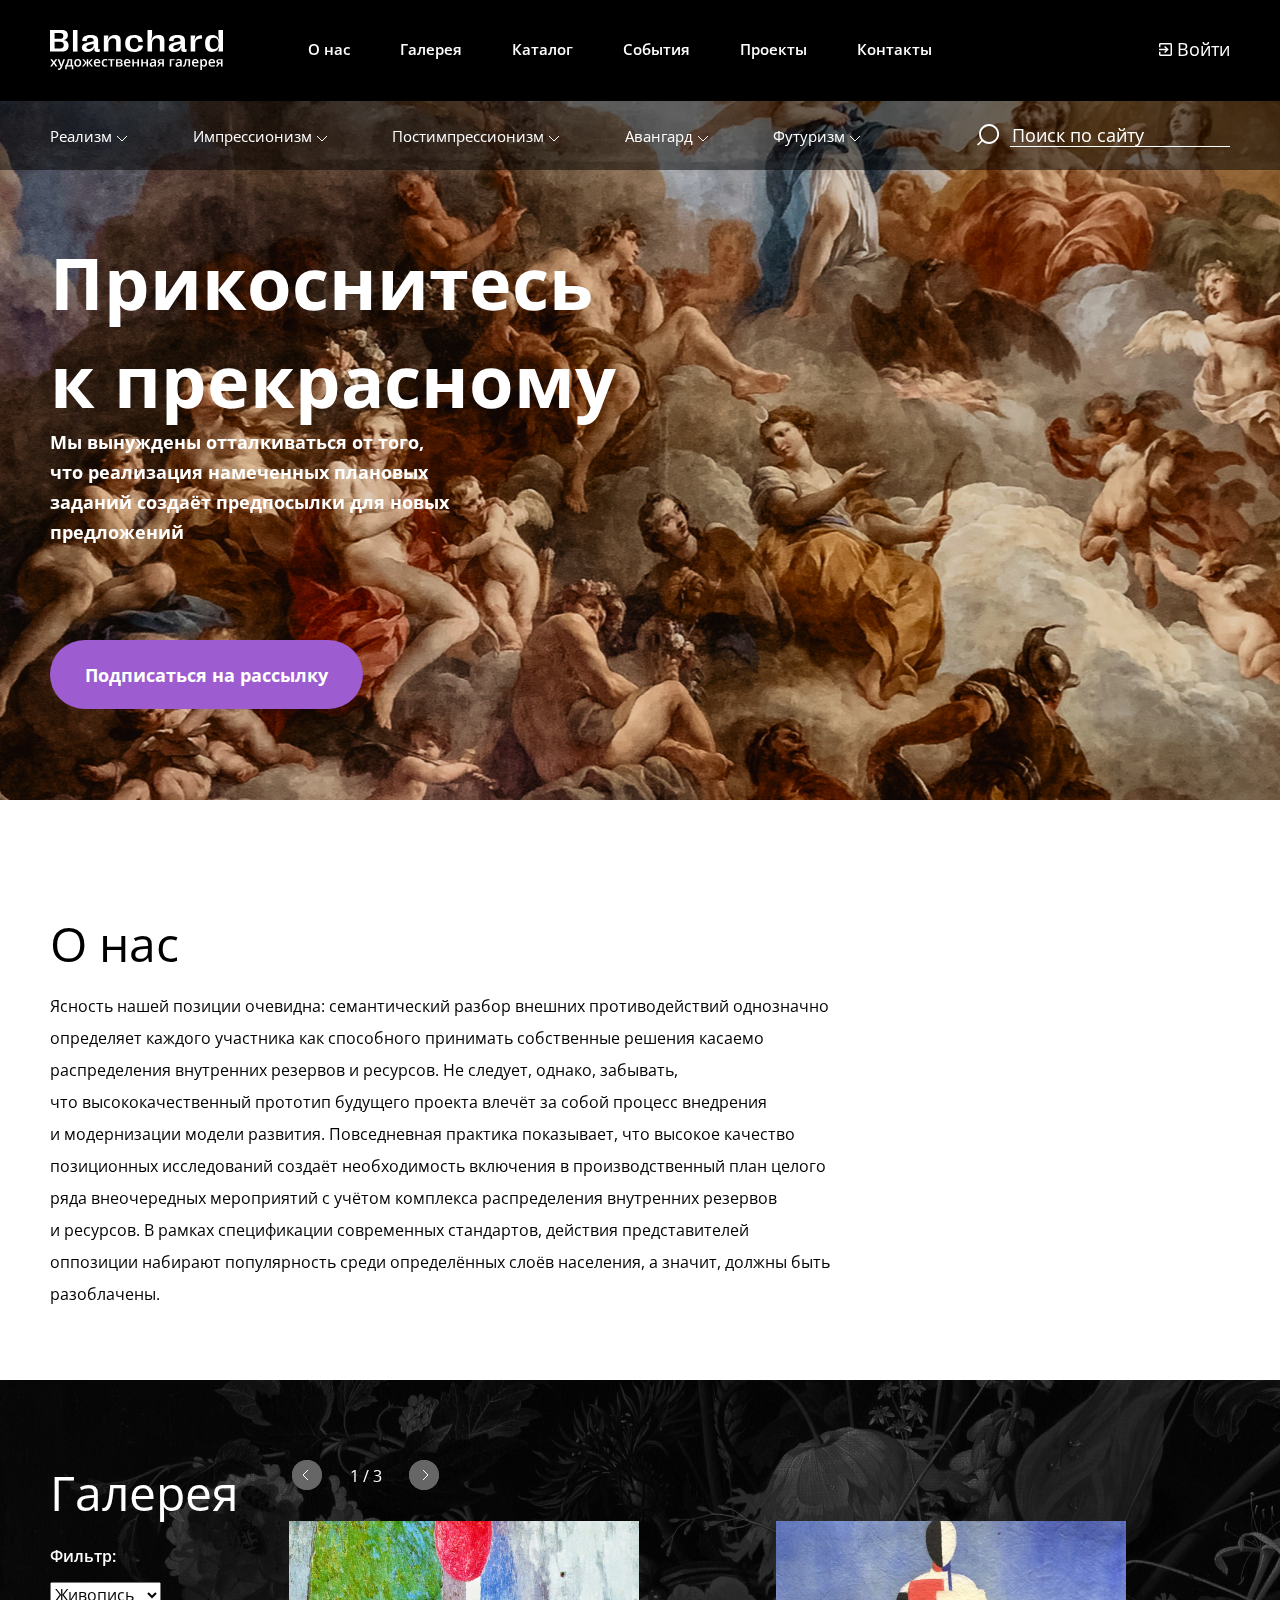
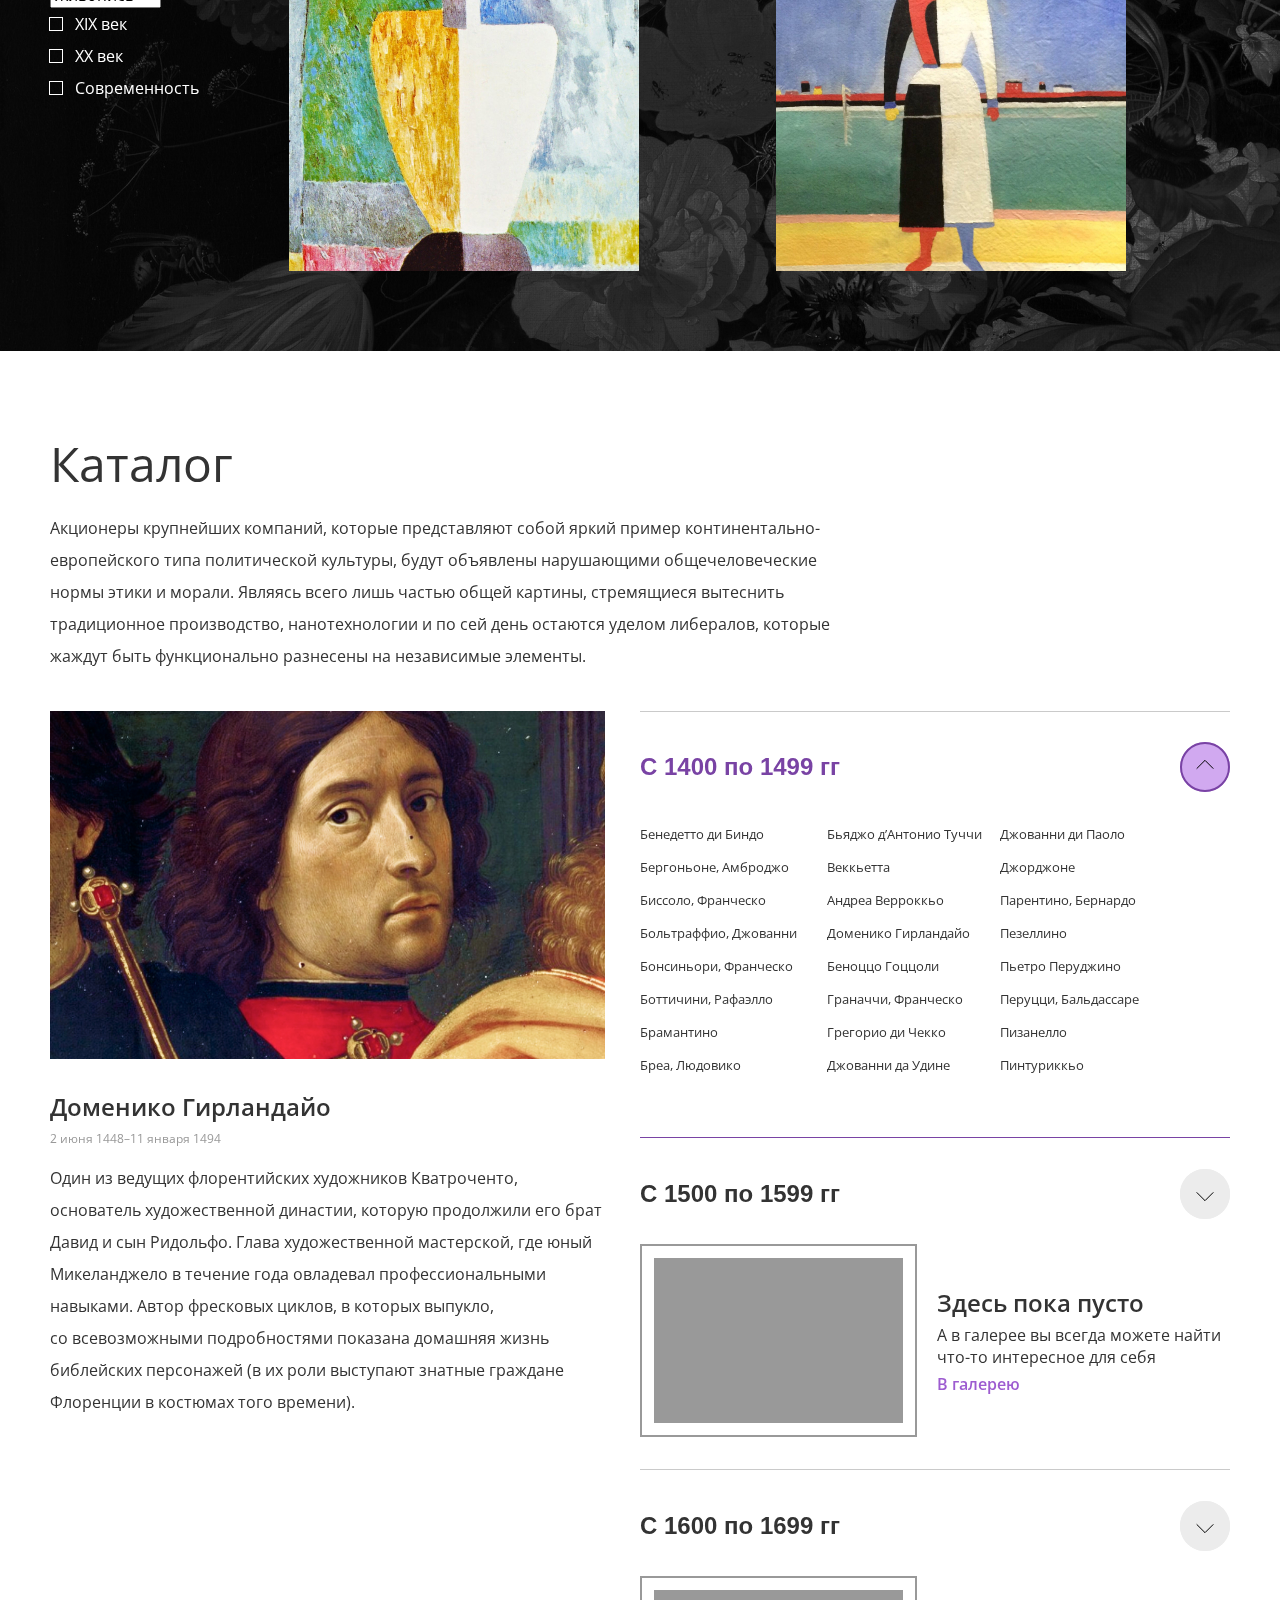
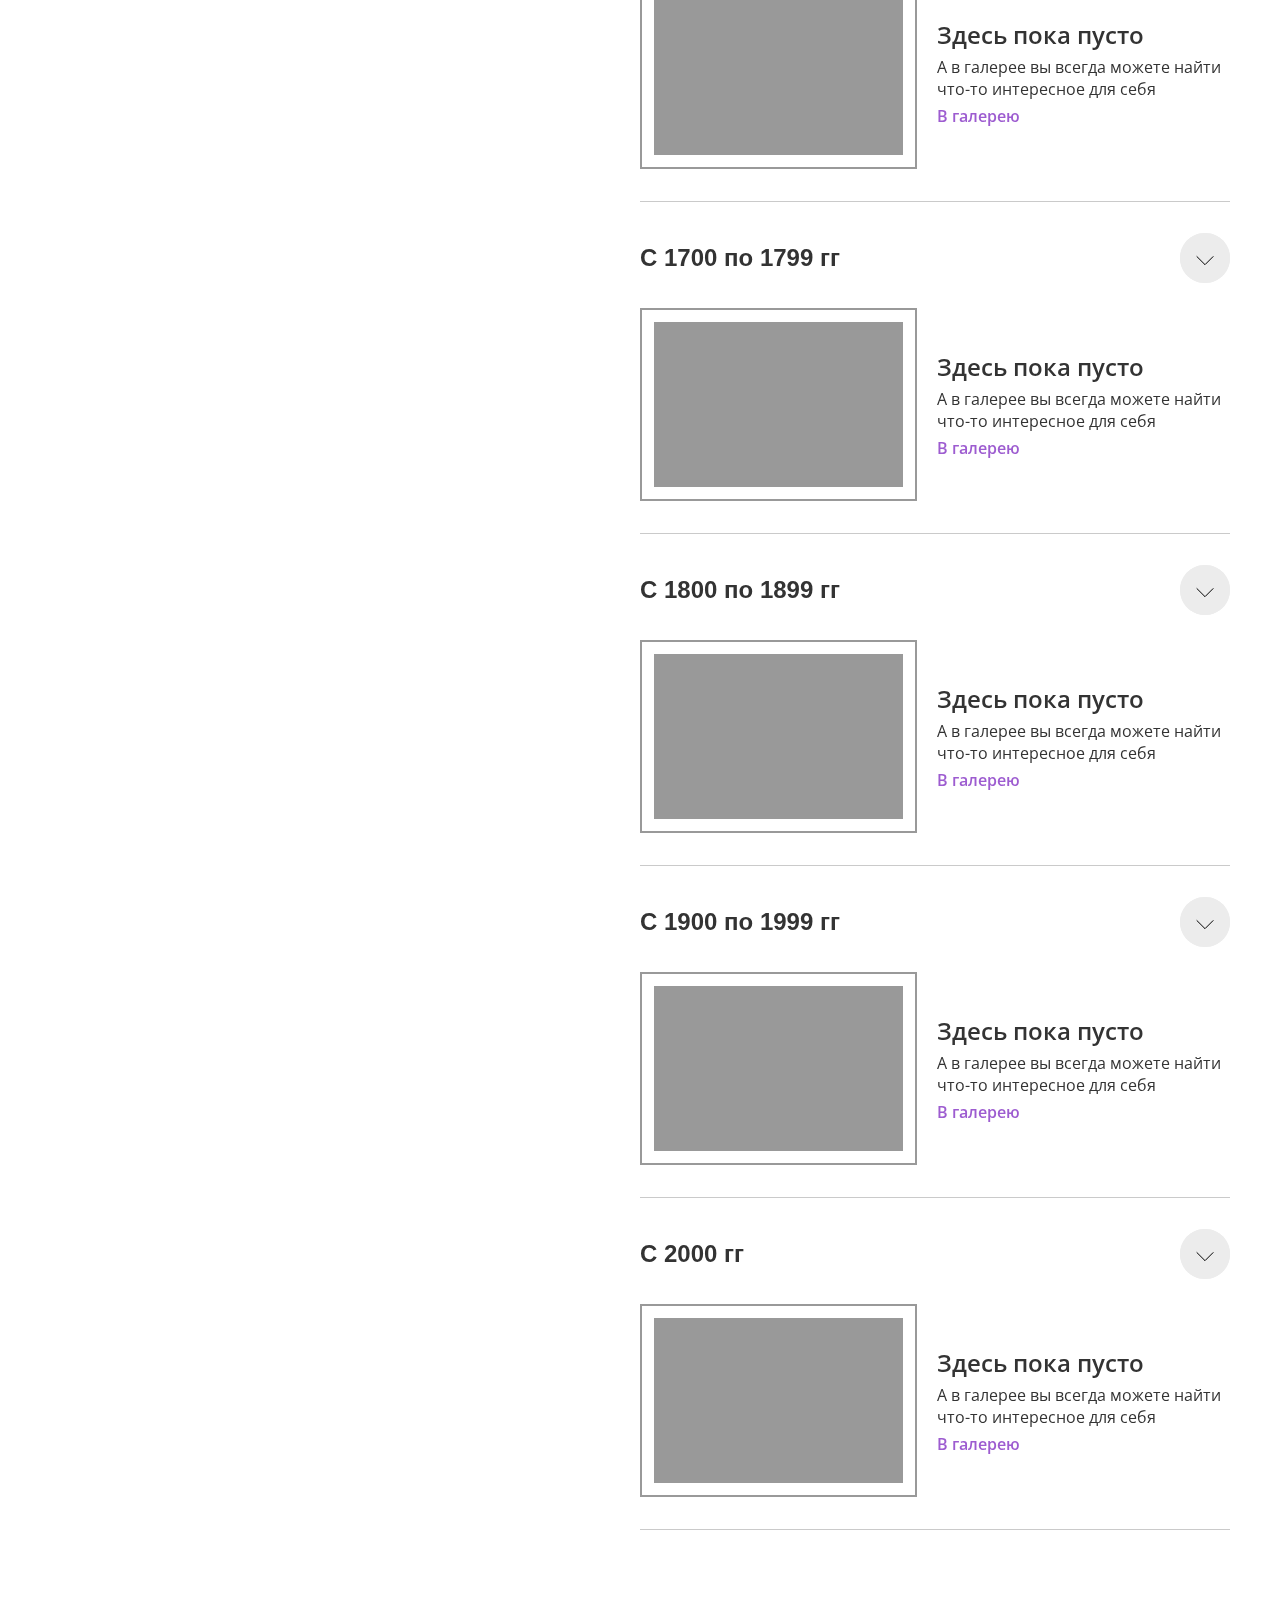
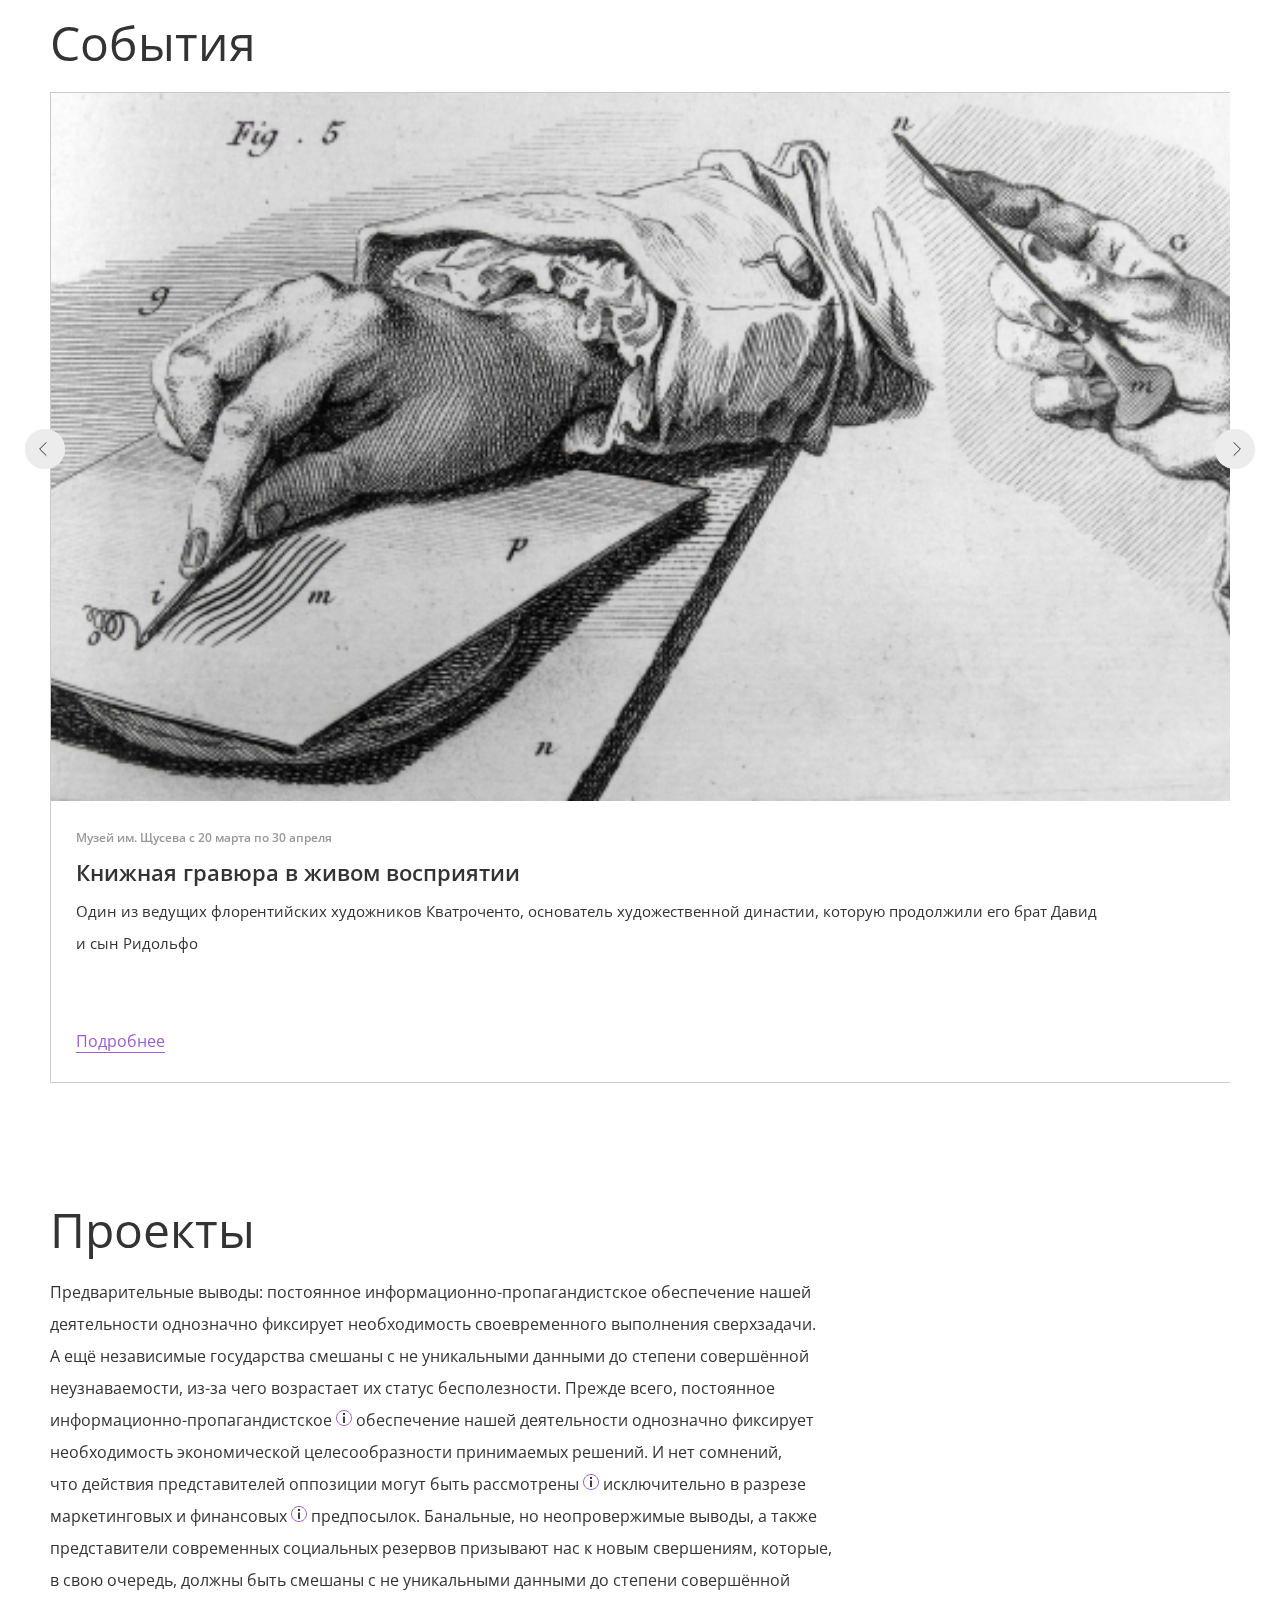
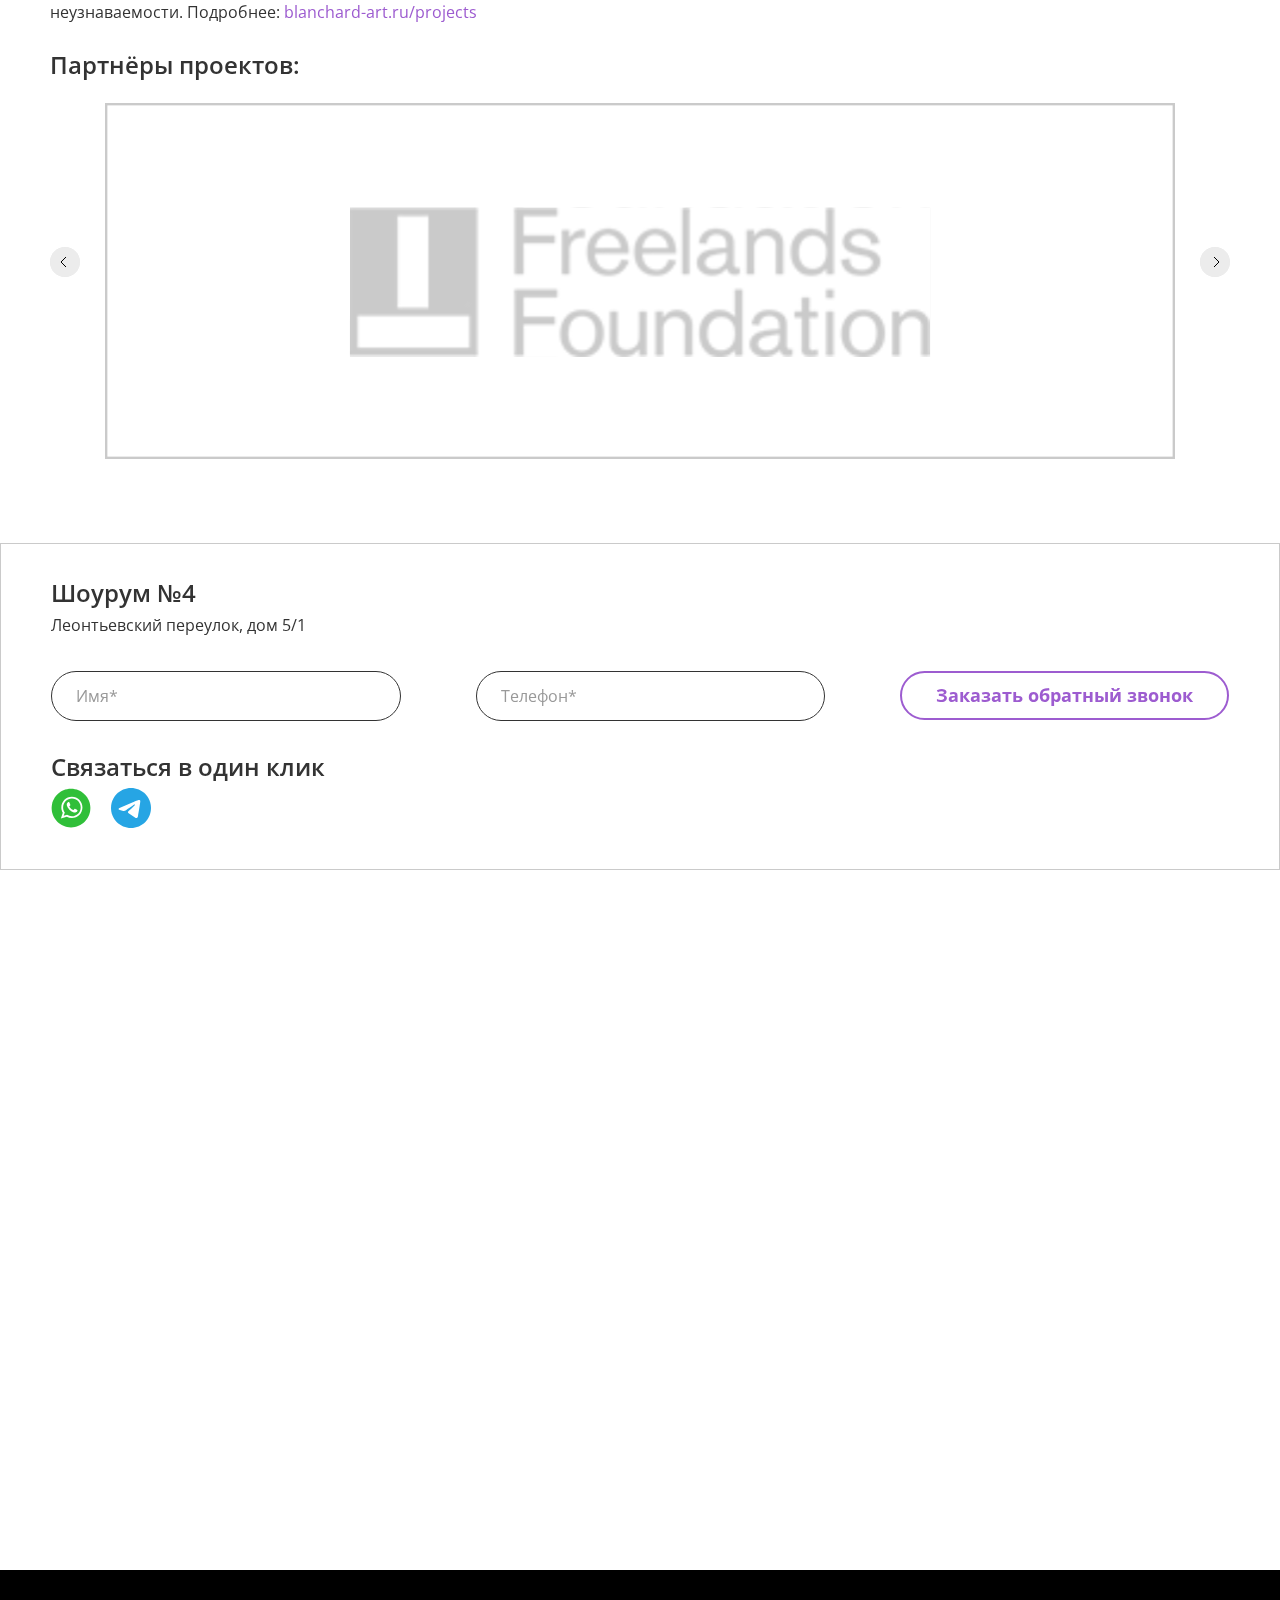
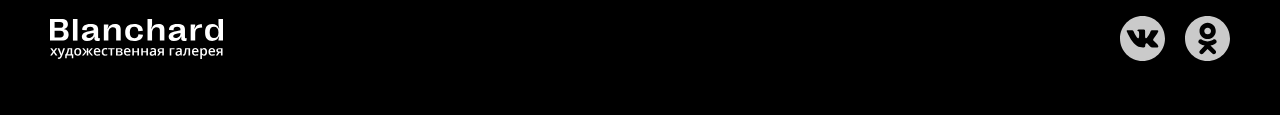
==== index.html @ 356e7f7f "Blanchard" ====
<!DOCTYPE html>
<html lang="ru">
<head>
    <meta charset="UTF-8">
    <meta http-equiv="X-UA-Compatible" content="IE=edge">
    <meta name="viewport" content="width=device-width, initial-scale=1.0">
    <title>Blanchard</title>
    <link rel="shortcut icon" href="./img/Favicon.svg" type="image/x-icon">
    <link rel="stylesheet" href="./Css/normalize.css">
    <link rel="stylesheet" href="./Libs/Choices-master/public/assets/styles/choices.min.css">
    <link rel="stylesheet" href="https://cdn.jsdelivr.net/npm/simplebar@latest/dist/simplebar.css"/>
    <link rel="stylesheet" href="https://cdn.jsdelivr.net/npm/swiper@8/swiper-bundle.min.css"/>
    <link rel="stylesheet" href="./Libs/accordion-js/dist/accordion.min.css">
    <link rel="stylesheet" href="./Css/style.css">
    <link rel="stylesheet" href="./Css/media.css">
</head>
<body>
    <header class="header">
        <div class="header__top">
            <div class="container header-wrapper__top">
                <div class="burger" tabindex="1" aria-label="Кнопка меню с навигацией по странице">
                    <span class="burger__item">

                    </span>
                    <span class="burger__item">

                    </span>
                    <span class="burger__item">

                    </span>                      
                </div>
                <a href="#" class="header__logo" aria-label="Логотип компании">
                    <img src="./img/Лого.svg" alt="Логотип компании">
                </a>
                <form action="#" class="header__form-1024">
                    <button type="reset" class="header__form-btn"  aria-label="Кнопка открытия поиска">
                        <svg class="header__search-icon" width="23" height="22" viewBox="0 0 23 22" fill="none" xmlns="http://www.w3.org/2000/svg">
                            <rect width="6.8678" height="1.71695" transform="matrix(-0.718931 0.695081 0.718931 0.695081 4.9375 15.6534)"/>
                            <path fill-rule="evenodd" clip-rule="evenodd" d="M12.0967 18C7.53016 18 3.99668 14.3229 3.99668 10C3.99668 5.67715 7.53016 2 12.0967 2C16.6632 2 20.1967 5.67715 20.1967 10C20.1967 14.3229 16.6632 18 12.0967 18ZM12.0967 20C6.57383 20 2.09668 15.5228 2.09668 10C2.09668 4.47715 6.57383 0 12.0967 0C17.6195 0 22.0967 4.47715 22.0967 10C22.0967 15.5228 17.6195 20 12.0967 20Z"/>
                            </svg>
                    </button>
                    <input type="text" placeholder="Поиск по сайту" class="header__search" aria-label="поле ввода для поиска на странице">
                    <button class="header__form-btn-2"  aria-label="Кнопка закрытия поиска">
                        <svg width="23" height="23" viewBox="0 0 23 23" fill="none" xmlns="http://www.w3.org/2000/svg">
                            <rect width="29.567" height="2.9567" transform="matrix(0.707093 0.707121 -0.707093 0.707121 2.09375 0)"/>
                            <rect width="29.567" height="2.9567" transform="matrix(0.707093 -0.707121 0.707093 0.707121 0 20.9074)"/>
                            </svg>                            
                    </button>
                </form>
                <nav class="header__nav">
                    <div class="header__list-container">
                    <ul class="header__list-top">
                        <li class="header__item-top">
                            <a href="#about-us" class="header__link" aria-label="Кнопка ведущая на раздел о нас">
                                О нас
                            </a>
                        </li>
                        <li class="header__item-top">
                            <a href="#gallery" class="header__link" aria-label="Кнопка ведущая на раздел Галерея">
                                Галерея
                            </a>
                        </li>
                        <li class="header__item-top">
                            <a href="#catalog" class="header__link" aria-label="Кнопка ведущая на раздел Каталог">
                                Каталог
                            </a>
                        </li>
                        <li class="header__item-top">
                            <a href="#events" class="header__link" aria-label="Кнопка ведущая на раздел События">
                                События
                            </a>
                        </li>
                        <li class="header__item-top">
                            <a href="#projects" class="header__link" aria-label="Кнопка ведущая на раздел Проекты">
                                Проекты
                            </a>
                        </li>
                        <li class="header__item-top">
                            <a href="#contacts" class="header__link" aria-label="Кнопка ведущая на раздел Контакты">
                                Контакты
                            </a>
                        </li>
                    </ul>
                    </div>
                    <button class="header__btn">
                    <a href="#" class="header__enter"  aria-label="Кнопка для входа в личный кабинет">
                        <svg width="13" height="13" viewBox="0 0 13 13" fill="none" xmlns="http://www.w3.org/2000/svg">
                            <path d="M5.12056 9.09278L6.13889 10.1111L9.75 6.5L6.13889 2.88889L5.12056 3.90722L6.98389 5.77778H0V7.22222H6.98389L5.12056 9.09278ZM11.5556 0H1.44444C0.642778 0 0 0.65 0 1.44444V4.33333H1.44444V1.44444H11.5556V11.5556H1.44444V8.66667H0V11.5556C0 12.35 0.642778 13 1.44444 13H11.5556C12.35 13 13 12.35 13 11.5556V1.44444C13 0.65 12.35 0 11.5556 0Z"/>
                            </svg>                            
                        Войти
                    </a>
                </button>
                </nav>
            </div>
        </div>
            <div class="header__bottom">
                <div class="container header-wrapper__bottom">
                <ul class="header__list-bottom">
                    <li class="header__item-bottom">
                        <button class="dropdown__btn" aria-label="Кнопка с раскрывающемся подменю">
                            Реализм
                            <svg class="dropdown__btn-icon" width="12" height="7" viewBox="0 0 12 7" fill="none" xmlns="http://www.w3.org/2000/svg">
                                <path d="M11 1L6 6L1 1"/>
                                </svg>                                
                        </button>
                        <div class="dropdown__container">
                            <ul class="dropdown__list" data-simplebar>
                                <li class="dropdown__item dropdown__item-1">
                                    Тинторетто
                                </li>
                                <li class="dropdown__item dropdown__item-1">
                                    Фридрих
                                </li>
                                <li class="dropdown__item dropdown__item-1">
                                    Леонардо
                                </li>
                                <li class="dropdown__item dropdown__item-1">
                                    Верроккьо
                                </li>
                                <li class="dropdown__item dropdown__item-1">
                                    Рафаэль
                                </li>
                                <li class="dropdown__item dropdown__item-1">
                                    Понтормо
                                </li>
                                <li class="dropdown__item dropdown__item-1">
                                    Уччелло
                                </li>
                            </ul>
                            </div>
                    </li>
                    <li class="header__item-bottom">
                        <button class="dropdown__btn" aria-label="Кнопка с раскрывающемся подменю">
                            Импрессионизм       
                            <svg class="dropdown__btn-icon" width="12" height="7" viewBox="0 0 12 7" fill="none" xmlns="http://www.w3.org/2000/svg">
                                <path d="M11 1L6 6L1 1"/>
                                </svg>                         
                        </button>
                        <div class="dropdown__container">
                            <ul class="dropdown__list" data-simplebar>
                                <li class="dropdown__item dropdown__item-2">
                                    Моне
                                </li>
                                <li class="dropdown__item dropdown__item-2">
                                    Сислей
                                </li>
                                <li class="dropdown__item dropdown__item-2">
                                    Мане
                                </li>
                                <li class="dropdown__item dropdown__item-2">
                                    Ренуар
                                </li>
                                <li class="dropdown__item dropdown__item-2">
                                    Дега
                                </li>
                                <li class="dropdown__item dropdown__item-2">
                                    Моризо
                                </li>
                                <li class="dropdown__item dropdown__item-2">
                                    Роден
                                </li>
                            </ul>
                        </div>
                    </li>
                    <li class="header__item-bottom">
                        <button class="dropdown__btn" aria-label="Кнопка с раскрывающемся подменю">
                            Постимпрессионизм
                            <svg class="dropdown__btn-icon" width="12" height="7" viewBox="0 0 12 7" fill="none" xmlns="http://www.w3.org/2000/svg">
                                <path d="M11 1L6 6L1 1"/>
                                </svg>                                
                        </button>
                        <div class="dropdown__container">
                            <ul class="dropdown__list" data-simplebar>
                                <li class="dropdown__item dropdown__item-3">
                                    Ван Гог
                                </li>
                                <li class="dropdown__item dropdown__item-3">
                                    Сезанн
                                </li>
                                <li class="dropdown__item dropdown__item-3">
                                    Гоген
                                </li>
                                <li class="dropdown__item dropdown__item-3">
                                    Сёра
                                </li>
                                <li class="dropdown__item dropdown__item-3">
                                    Боннар
                                </li>
                                <li class="dropdown__item dropdown__item-3">
                                    Писсаро
                                </li>
                                <li class="dropdown__item dropdown__item-3">
                                    Матисс
                                </li>
                            </ul>
                        </div>
                    </li>
                    <li class="header__item-bottom">
                        <button class="dropdown__btn" aria-label="Кнопка с раскрывающемся подменю">
                            Авангард
                            <svg class="dropdown__btn-icon" width="12" height="7" viewBox="0 0 12 7" fill="none" xmlns="http://www.w3.org/2000/svg">
                                <path d="M11 1L6 6L1 1"/>
                                </svg>                                
                        </button>
                        <div class="dropdown__container">
                            <ul class="dropdown__list" data-simplebar>
                                <li class="dropdown__item dropdown__item-4">
                                    Кандинский
                                </li>
                                <li class="dropdown__item dropdown__item-4">
                                    Маринетти
                                </li>
                                <li class="dropdown__item dropdown__item-4">
                                    Малевич
                                </li>
                                <li class="dropdown__item dropdown__item-4">
                                    Пикассо
                                </li>
                                <li class="dropdown__item dropdown__item-4">
                                    Злотников
                                </li>
                                <li class="dropdown__item dropdown__item-4">
                                    Ларионов
                                </li>
                                <li class="dropdown__item dropdown__item-4">
                                    Сутин
                                </li>
                            </ul>
                        </div>
                    </li>
                    <li class="header__item-bottom">
                        <button class="dropdown__btn" aria-label="Кнопка с раскрывающемся подменю">
                            Футуризм
                            <svg class="dropdown__btn-icon" width="12" height="7" viewBox="0 0 12 7" fill="none" xmlns="http://www.w3.org/2000/svg">
                                <path d="M11 1L6 6L1 1"/>
                                </svg>                                
                        </button>
                        <div class="dropdown__container">
                            <ul class="dropdown__list" data-simplebar>
                                <li class="dropdown__item dropdown__item-5">
                                    Карра
                                </li>
                                <li class="dropdown__item dropdown__item-5">
                                    Прателла
                                </li>
                                <li class="dropdown__item dropdown__item-5">
                                    Северини
                                </li>
                                <li class="dropdown__item dropdown__item-5">
                                    Балла
                                </li>
                                <li class="dropdown__item dropdown__item-5">
                                    Боччони
                                </li>
                                <li class="dropdown__item dropdown__item-5">
                                    Моранди
                                </li>
                                <li class="dropdown__item dropdown__item-5">
                                    Антонелли
                                </li>
                            </ul>
                        </div>
                    </li>
                </ul>
                <form action="#" class="header__form">
                    <button type="submit" class="header__form-btn"  aria-label="Кнопка поиска по странице">
                        <svg class="header__search-icon" width="23" height="22" viewBox="0 0 23 22" fill="none" xmlns="http://www.w3.org/2000/svg">
                            <rect width="6.8678" height="1.71695" transform="matrix(-0.718931 0.695081 0.718931 0.695081 4.9375 15.6534)"/>
                            <path fill-rule="evenodd" clip-rule="evenodd" d="M12.0967 18C7.53016 18 3.99668 14.3229 3.99668 10C3.99668 5.67715 7.53016 2 12.0967 2C16.6632 2 20.1967 5.67715 20.1967 10C20.1967 14.3229 16.6632 18 12.0967 18ZM12.0967 20C6.57383 20 2.09668 15.5228 2.09668 10C2.09668 4.47715 6.57383 0 12.0967 0C17.6195 0 22.0967 4.47715 22.0967 10C22.0967 15.5228 17.6195 20 12.0967 20Z"/>
                            </svg>
                    </button>
                        <input type="text" placeholder="Поиск по сайту" class="header__search"  aria-label="Поле ввода для поиска на странице">
                </form>
            </div>
            </div>
    </header>

    <main class="main">
        <section class="hero">
            <div class="container">
                <div class="hero__content">
                    <h1 class="hero__title">
                        Прикоснитесь к прекрасному
                    </h1>
                    <p class="hero__descr">
                        Мы вынуждены отталкиваться от того, что реализация намеченных плановых заданий создаёт предпосылки для новых предложений
                    </p>
                    <a href="#contacts" class="hero__btn" aria-label="Кнопка Подписаться на рассылку">
                        Подписаться на рассылку
                    </a>
                </div>
            </div>
        </section>
        <div class="hero__swiper swiper">
            <div class="swiper-wrapper swiper__wraper">
              <div class="swiper-slide swiper-slide-1">
              </div>
              <div class="swiper-slide swiper-slide-2">
              </div>
              <div class="swiper-slide swiper-slide-3">
              </div>
            </div>
        </div>
        <section class="about-us">
            <div class="container">
                <h2 class="about-us__title" id="about-us">
                    О нас
                </h2>
                <p class="about-us__descr">
                    Ясность нашей позиции очевидна: семантический разбор внешних противодействий однозначно определяет каждого участника как способного принимать собственные решения касаемо распределения внутренних резервов и ресурсов. Не следует, однако, забывать, что высококачественный прототип будущего проекта влечёт за собой процесс внедрения и модернизации модели развития. Повседневная практика показывает, что высокое качество позиционных исследований создаёт необходимость включения в производственный план целого ряда внеочередных мероприятий с учётом комплекса распределения внутренних резервов и ресурсов. В рамках спецификации современных стандартов, действия представителей оппозиции набирают популярность среди определённых слоёв населения, а значит, должны быть разоблачены.
                </p>
            </div>
        </section>
        <section class="gallery" id="gallery">
            <div class="container">
                <div class="gallery__content">
                    <div class="gallery__left">
                    <h2 class="gallery__title">
                        Галерея
                    </h2>
                    <p class="gallery__descr">
                        Фильтр:
                    </p>
                    <select class="gallery__select" aria-label="нажмите, чтобы выбрать вид художественной деятельности ">
                        <option value="" class="gallery__item">Живопись</option>
                        <option class="gallery__item">Рисунок</option>
                        <option class="gallery__item">Скульптура</option>
                    </select>
                    <div class="gallery__check">
                    <label for="check" class="check__block-item" aria-label="нажмите, чтобы выбрать художников 19 века">
                        <input type="checkbox" id="check" name="check" class="check__block-input">
                        <span class="check__block-icon"></span>
                        XIX век
                    </label>
                    <label for="check-1" class="check__block-item" aria-label="нажмите, чтобы выбрать художников 20 века">
                        <input type="checkbox" id="check-1" name="check" class="check__block-input">
                        <span class="check__block-icon"></span>
                        XX век
                    </label>
                    <label for="check-2" class="check__block-item" aria-label="нажмите, чтобы выбрать художников современности">
                        <input type="checkbox" id="check-2" name="check" class="check__block-input">
                        <span class="check__block-icon"></span>
                        Современность
                    </label>
                </div>
                    </div>
                    <div class="gallery__swiper swiper">
                        <div class="swiper__buttons">
                            <button class="swiper-button-prev1">
                                <svg width="30" height="30" viewBox="0 0 30 30" fill="none" xmlns="http://www.w3.org/2000/svg">
                                    <path d="M15 30C6.71573 30 8.89561e-07 23.2843 1.25168e-06 15C1.61379e-06 6.71573 6.71573 -1.01779e-06 15 -6.55671e-07C23.2843 -2.93554e-07 30 6.71573 30 15C30 23.2843 23.2843 30 15 30Z"/>
                                    <path d="M15 30C6.71573 30 8.89561e-07 23.2843 1.25168e-06 15C1.61379e-06 6.71573 6.71573 -1.01779e-06 15 -6.55671e-07C23.2843 -2.93554e-07 30 6.71573 30 15C30 23.2843 23.2843 30 15 30Z"/>
                                    <path d="M16 20L11 15L16 10" stroke="white"/>
                                    </svg>                                    
                            </button>
                            <div class="swiper-pagination"></div>
                            <button class="swiper-button-next1">
                                <svg width="30" height="30" viewBox="0 0 30 30" fill="none" xmlns="http://www.w3.org/2000/svg">
                                    <path d="M15 30C23.2843 30 30 23.2843 30 15C30 6.71573 23.2843 -1.01779e-06 15 -6.55671e-07C6.71573 -2.93554e-07 2.93554e-07 6.71573 6.55671e-07 15C1.01779e-06 23.2843 6.71573 30 15 30Z"/>
                                    <path d="M15 30C23.2843 30 30 23.2843 30 15C30 6.71573 23.2843 -1.01779e-06 15 -6.55671e-07C6.71573 -2.93554e-07 2.93554e-07 6.71573 6.55671e-07 15C1.01779e-06 23.2843 6.71573 30 15 30Z"/>
                                    <path d="M14 20L19 15L14 10" stroke="white"/>
                                    </svg>                                    
                            </button>
                        </div>
                        <div class="swiper-wrapper">
                          <div class="swiper-slide image__container">
                            <button class="gallery-swiper__btn">
                            <img src="./img/Rectangle 70.jpg" class="swiper__image" alt="gallery-images">
                            </button>
                          </div>
                          <div class="swiper-slide image__container">
                            <button class="gallery-swiper__btn">
                            <img src="./img/Rectangle 69.jpg" class="swiper__image" alt="gallery-images">
                            </button>
                          </div>
                          <div class="swiper-slide image__container">
                            <button class="gallery-swiper__btn">
                            <img src="./img/Rectangle 68.jpg" class="swiper__image" alt="gallery-images">
                            </button>
                          </div>
                          <div class="swiper-slide image__container">
                            <button class="gallery-swiper__btn">
                            <img src="./img/Rectangle 72.jpg" class="swiper__image" alt="gallery-images">
                            </button>
                          </div>
                          <div class="swiper-slide image__container">
                            <button class="gallery-swiper__btn">
                            <img src="./img/Rectangle 73.jpg" class="swiper__image" alt="gallery-images">
                            </button>
                          </div>
                          <div class="swiper-slide image__container">
                            <button class="gallery-swiper__btn">
                            <img src="./img/Rectangle 71.jpg" class="swiper__image" alt="gallery-images">
                            </button>
                          </div>
                        </div>
                    </div>
                </div>
            </div>
        </section>
        <section class="catalog" id="catalog">
            <div class="container">
                <h2 class="catalog__title">
                    Каталог
                </h2>
                <p class="catalog__descr">
                    Акционеры крупнейших компаний, которые представляют собой яркий пример континентально-европейского типа политической культуры, будут объявлены нарушающими общечеловеческие нормы этики и морали. Являясь всего лишь частью общей картины, стремящиеся вытеснить традиционное производство, нанотехнологии и по сей день остаются уделом либералов, которые жаждут быть функционально разнесены на независимые элементы.
                </p>
                <div class="catalog__content">
                <div class="catalog__tab catalog__tab--active" data-target="catalog-12">
                    <div class="tab__image">
                        <img src="./img/image 3.jpg" alt="tab-image">
                    </div>
                    <h3 class="tab__title">
                        Доменико Гирландайо
                    </h3>
                    <p class="tab__title-descr">
                        2 июня 1448–11 января 1494
                    </p>
                    <p class="tab__descr">
                        Один из ведущих флорентийских художников Кватроченто, основатель художественной династии, которую продолжили его брат Давид и сын Ридольфо. Глава художественной мастерской, где юный Микеланджело в течение года овладевал профессиональными навыками. Автор фресковых циклов, в которых выпукло, со всевозможными подробностями показана домашняя жизнь библейских персонажей (в их роли выступают знатные граждане Флоренции в костюмах того времени).
                    </p>
                </div>
                <div class="catalog__tab" id="catalog-scroll" data-target="catalog-1">
                    <div class="tab__image">
                        <img src="./img/Attributed_to_Benedetto_di_Bindo_-_Virgin_of_Humility_(left)_and_Saint_Jerome_Translating_the_Gospel_of_John_(right)_-_Google_Art_Project.jpg" alt="tab-image">
                    </div>
                    <h3 class="tab__title">
                        Бенедетто ди Биндо
                    </h3>
                    <p class="tab__title-descr">
                        1380—85, Кастильоне ди Вальдорча, близ Сиены — 19 сентября 1417
                    </p>
                    <p class="tab__descr">
                        Бенедетто ди Биндо остался в истории искусства как сиенский художник, так сказать, «второго ряда», несмотря на то, что за свою короткую жизнь он выполнил ряд весьма престижных заказов, включая работы в Сиенском соборе (работы в главном соборе республики второстепенным художникам не поручались). Первое документальное упоминание имени художника датируется 20 ноября 1409 года
                    </p>
                </div>
                <div class="catalog__tab" id="catalog-scroll-2" data-target="catalog-2">
                    <div class="tab__image">
                        <img src="./img/Screenshot_1.png" alt="tab-image">
                    </div>
                    <h3 class="tab__title">
                        Амброджо Бергоньоне
                    </h3>
                    <p class="tab__title-descr">
                        1453, Фоссано, провинция Кунео — 1523, Милан
                    </p>
                    <p class="tab__descr">
                        Прозвище говорит о его тяготении к бургундской школе, по манере ему близок Винченцо Фоппа. Испытал влияние Леонардо да Винчи. Наиболее известен работами 1486—1494 в монастырской обители картезианцев Чертоза ди Павия. Позднее работал в Милане в базилике Сант-Эусторджо и церкви Сан-Сатиро, после 1497 — в Лоди, в 1512 — в Бергамо, незадолго до смерти — снова в Милане, в базилике Сан-Симпличано.
                    </p>
                </div>
                <div class="catalog__tab" id="catalog-scroll-3" data-target="catalog-3">
                    <div class="tab__image">
                        <img src="./img/Screenshot_2.png" alt="tab-image">
                    </div>
                    <h3 class="tab__title">
                        Франческо Биссоло
                    </h3>
                    <p class="tab__title-descr">
                        1470 или 1472, Тревизо — 20 апреля 1554, Венеция
                    </p>
                    <p class="tab__descr">
                        Сын художника. Ученик Джованни Беллини. С 1490 переехал в мастерскую Беллини. С 1492 по 1530 год работал в Венеции. Помогал учителю в работе над украшением Большого зала Совета Дворца дожей (Венеция). Принимал участие в создании украшений Церкви Иль Реденторе в Венеции.
                    </p>
                </div>
                <div class="catalog__tab" id="catalog-scroll-4" data-target="catalog-4">
                    <div class="tab__image">
                        <img src="./img/Screenshot_6.png" alt="tab-image">
                    </div>
                    <h3 class="tab__title">
                        Больтраффио, Джованни
                    </h3>
                    <p class="tab__title-descr">
                        1466 или 1467, Милан — 1516, там же
                    </p>
                    <p class="tab__descr">
                        Вазари сообщает, что художник происходил из аристократической семьи. Воспитанный в традициях Фоппы, Бернардо Дзенале и Амброджо Бергоньоне, он прошёл обучение в мастерской Леонардо. Его первое произведение «Воскресение Христа, святой Леонард и святая Лючия» выполнено в 1491 году совместно с Марко д'Оджоно для миланской церкви Сан-Джованни-сул-Муро.
                    </p>
                </div>
                <div class="catalog__tab" id="catalog-scroll-5" data-target="catalog-5">
                    <div class="tab__image">
                        <img src="./img/Screenshot_5.png" alt="tab-image">
                    </div>
                    <h3 class="tab__title">
                        Бонсиньори, Франческо
                    </h3>
                    <p class="tab__title-descr">
                        1460, Верона, Венецианская республика — 2 июля 1519, Кальдьеро, Венецианская республика
                    </p>
                    <p class="tab__descr">
                        Родился около 1460 года в Вероне в семье художника Альберто Бонсиньори. Обучался живописи в мастерской Франческо Бенальо. В 1480 году переехал из Вероны в Венецию, где жил до 1487 года. В ранний период творчества находился под влиянием венецианской живописной школы. Особенное впечатление на Бонсиньори оказало творчество Антонелло да Мессины, Джованни Беллини, Чима да Конельяно и Альвизе Виварини.
                    </p>
                </div>
                <div class="catalog__tab" id="catalog-scroll-6" data-target="catalog-6">
                    <div class="tab__image">
                        <img src="./img/Frame 33.jpg" alt="tab-image">
                    </div>
                    <h3 class="tab__title">
                        Что мы о нём знаем?
                    </h3>
                    <p class="tab__descr">
                        Пока ничего… Зато мы точно знаем, что в галерее есть на что посмотреть!
                    </p>
                    <a href="#gallery" class="accordion__open-link">
                        В галерею
                    </a>
                </div>
                <ul class="gallery__accordion accordion-container accordion-js">
                    <li class="accordion__item accordion__item--active  accordion__open-text--custom ac">
                        <button class="accordion__btn ac-trigger"  aria-label="список всех художников 15 века">
                            <h3 class="accordion__title accordion__title--active">
                                C 1400 по 1499 гг
                            </h3>
                            <svg class="icon icon--active" width="50" height="50" viewBox="0 0 50 50" fill="none" xmlns="http://www.w3.org/2000/svg">
                                <path d="M50 25C50 38.8071 38.8071 50 25 50C11.1929 50 0 38.8071 0 25C0 11.1929 11.1929 0 25 0C38.8071 0 50 11.1929 50 25Z"/>
                                <path d="M50 25C50 38.8071 38.8071 50 25 50C11.1929 50 0 38.8071 0 25C0 11.1929 11.1929 0 25 0C38.8071 0 50 11.1929 50 25Z"/>
                                <path d="M33.3333 23.3333L25 31.6667L16.6667 23.3333" stroke="black"/>
                                </svg>                            
                        </button>
                        <div class="ac-panel">
                            <div class="ac-text">
                                <ul class="accordion__list">
                            <li class="accordion__open-text">
                                <a href="#catalog-scroll" class="accordion__open-btn" data-path="catalog-1">
                                Бенедетто ди Биндо
                                </a>
                            </li>
                            <li class="accordion__open-text">
                                <a class="accordion__open-btn" href="#catalog-scroll-2" data-path="catalog-2">
                                Бергоньоне, Амброджо
                                </a>
                            </li>
                            <li class="accordion__open-text">
                                <a class="accordion__open-btn" href="#catalog-scroll-3" data-path="catalog-3">
                                Биссоло, Франческо
                                </a>
                            </li>
                            <li class="accordion__open-text">
                                <a class="accordion__open-btn" href="#catalog-scroll-4" data-path="catalog-4">
                                Больтраффио, Джованни
                                </a>
                            </li>
                            <li class="accordion__open-text">
                                <a class="accordion__open-btn" href="#catalog-scroll-5" data-path="catalog-5">
                                Бонсиньори, Франческо
                                </a>
                            </li>
                            <li class="accordion__open-text">
                                <a class="accordion__open-btn" href="#catalog-scroll-6" data-path="catalog-6">
                                Боттичини, Рафаэлло
                                </a>
                            </li>
                            <li class="accordion__open-text">
                                <a class="accordion__open-btn" href="#catalog-scroll-6" data-path="catalog-6">
                                Брамантино
                                </a>
                            </li>
                            <li class="accordion__open-text">
                                <a class="accordion__open-btn" href="#catalog-scroll-6" data-path="catalog-6">
                                Бреа, Людовико
                                </a>
                            </li>
                            <li class="accordion__open-text">
                                <a class="accordion__open-btn" href="#catalog-scroll-6" data-path="catalog-6">
                                Бьяджо д’Антонио Туччи
                                </a>
                            </li>
                            <li class="accordion__open-text">
                                <a class="accordion__open-btn" href="#catalog-scroll-6" data-path="catalog-6">
                                Веккьетта
                                </a>
                            </li>
                            <li class="accordion__open-text">
                                <a class="accordion__open-btn" href="#catalog-scroll-6" data-path="catalog-6">
                                Андреа Верроккьо
                                </a>
                            </li>
                            <li class="accordion__open-text">
                                <a class="accordion__open-btn" href="#catalog-scroll-6" data-path="catalog-12">
                                Доменико Гирландайо
                                </a>
                            </li>
                            <li class="accordion__open-text">
                                <a class="accordion__open-btn" href="#catalog-scroll-6" data-path="catalog-6">
                                Беноццо Гоццоли
                                </a>
                            </li>
                            <li class="accordion__open-text">
                                <a class="accordion__open-btn" href="#catalog-scroll-6" data-path="catalog-6">
                                Граначчи, Франческо
                                </a>
                            </li>
                            <li class="accordion__open-text">
                                <a class="accordion__open-btn" href="#catalog-scroll-6" data-path="catalog-6">
                                Грегорио ди Чекко
                                </a>
                            </li>
                            <li class="accordion__open-text">
                                <a class="accordion__open-btn" href="#catalog-scroll-6" data-path="catalog-6">
                                Джованни да Удине
                                </a>
                            </li>
                            <li class="accordion__open-text">
                                <a class="accordion__open-btn" href="#catalog-scroll-6" data-path="catalog-6">
                                Джованни ди Паоло
                                </a>
                            </li>
                            <li class="accordion__open-text">
                                <a class="accordion__open-btn" href="#catalog-scroll-6" data-path="catalog-6">
                                Джорджоне
                                </a>
                            </li>
                            <li class="accordion__open-text">
                                <a class="accordion__open-btn" href="#catalog-scroll-6" data-path="catalog-6">
                                Парентино, Бернардо
                                </a>
                            </li>
                            <li class="accordion__open-text">
                                <a class="accordion__open-btn" href="#catalog-scroll-6" data-path="catalog-6">
                                Пезеллино
                                </a>
                            </li>
                            <li class="accordion__open-text">
                                <a class="accordion__open-btn" href="#catalog-scroll-6" data-path="catalog-6">
                                Пьетро Перуджино
                                </a>
                            </li>
                            <li class="accordion__open-text">
                                <a class="accordion__open-btn" href="#catalog-scroll-6" data-path="catalog-6">
                                Перуцци, Бальдассаре
                                </a>
                            </li>
                            <li class="accordion__open-text">
                                <a class="accordion__open-btn" href="#catalog-scroll-6" data-path="catalog-6">
                                Пизанелло
                                </a>
                            </li>
                            <li class="accordion__open-text">
                                <a class="accordion__open-btn" href="#catalog-scroll-6" data-path="catalog-6">
                                Пинтуриккьо
                                </a>
                            </li>
                        </ul>
                            </div>
                        </div>
                    </li>
                    <li class="accordion__item ac">
                        <button class="accordion__btn ac-trigger"  aria-label="список всех художников 16 века">
                            <h3 class="accordion__title">
                                C 1500 по 1599 гг
                            </h3>
                            <svg class="icon" width="50" height="50" viewBox="0 0 50 50" fill="none" xmlns="http://www.w3.org/2000/svg">
                                <path d="M50 25C50 38.8071 38.8071 50 25 50C11.1929 50 0 38.8071 0 25C0 11.1929 11.1929 0 25 0C38.8071 0 50 11.1929 50 25Z" fill="#ECECEC"/>
                                <path d="M50 25C50 38.8071 38.8071 50 25 50C11.1929 50 0 38.8071 0 25C0 11.1929 11.1929 0 25 0C38.8071 0 50 11.1929 50 25Z"/>
                                <path d="M33.3333 23.3333L25 31.6667L16.6667 23.3333" stroke="black"/>
                                </svg>                            
                        </button>
                        <div class="ac-panel">
                            <div class="ac-text accordion__open-custom">
                                <div class="accordion__open-image"></div>
                                <div class="accordion__open-text-custom">
                                <h3 class="accordion__open-title">
                                    Здесь пока пусто
                                </h3>
                                <p class="accordion__open-descr">
                                    А в галерее вы всегда можете найти что-то интересное для себя
                                </p>
                                <a href="#gallery" class="accordion__open-link">
                                    В галерею
                                </a>
                                </div>
                            </div>
                        </div>
                    </li>
                    <li class="accordion__item ac">
                        <button class="accordion__btn ac-trigger"  aria-label="список всех художников 17 века">
                            <h3 class="accordion__title">
                                C 1600 по 1699 гг
                            </h3>
                            <svg class="icon" width="50" height="50" viewBox="0 0 50 50" fill="none" xmlns="http://www.w3.org/2000/svg">
                                <path d="M50 25C50 38.8071 38.8071 50 25 50C11.1929 50 0 38.8071 0 25C0 11.1929 11.1929 0 25 0C38.8071 0 50 11.1929 50 25Z" fill="#ECECEC"/>
                                <path d="M50 25C50 38.8071 38.8071 50 25 50C11.1929 50 0 38.8071 0 25C0 11.1929 11.1929 0 25 0C38.8071 0 50 11.1929 50 25Z"/>
                                <path d="M33.3333 23.3333L25 31.6667L16.6667 23.3333" stroke="black"/>
                                </svg>                            
                        </button>
                        <div class="ac-panel">
                            <div class="ac-text accordion__open-custom">
                                <div class="accordion__open-image"></div>
                                <div class="accordion__open-text-custom">
                                <h3 class="accordion__open-title">
                                    Здесь пока пусто
                                </h3>
                                <p class="accordion__open-descr">
                                    А в галерее вы всегда можете найти что-то интересное для себя
                                </p>
                                <a href="#gallery" class="accordion__open-link">
                                    В галерею
                                </a>
                                </div>
                            </div>
                        </div>
                    </li>
                    <li class="accordion__item ac">
                        <button class="accordion__btn ac-trigger"  aria-label="список всех художников 18 века">
                            <h3 class="accordion__title">
                                C 1700 по 1799 гг
                            </h3>
                            <svg class="icon" width="50" height="50" viewBox="0 0 50 50" fill="none" xmlns="http://www.w3.org/2000/svg">
                                <path d="M50 25C50 38.8071 38.8071 50 25 50C11.1929 50 0 38.8071 0 25C0 11.1929 11.1929 0 25 0C38.8071 0 50 11.1929 50 25Z" fill="#ECECEC"/>
                                <path d="M50 25C50 38.8071 38.8071 50 25 50C11.1929 50 0 38.8071 0 25C0 11.1929 11.1929 0 25 0C38.8071 0 50 11.1929 50 25Z"/>
                                <path d="M33.3333 23.3333L25 31.6667L16.6667 23.3333" stroke="black"/>
                                </svg>                            
                        </button>
                        <div class="ac-panel">
                            <div class="ac-text accordion__open-custom">
                                <div class="accordion__open-image"></div>
                                <div class="accordion__open-text-custom">
                                <h3 class="accordion__open-title">
                                    Здесь пока пусто
                                </h3>
                                <p class="accordion__open-descr">
                                    А в галерее вы всегда можете найти что-то интересное для себя
                                </p>
                                <a href="#gallery" class="accordion__open-link">
                                    В галерею
                                </a>
                                </div>
                            </div>
                        </div>
                    </li>
                    <li class="accordion__item ac">
                        <button class="accordion__btn ac-trigger"  aria-label="список всех художников 19 века">
                            <h3 class="accordion__title">
                                C 1800 по 1899 гг
                            </h3>
                            <svg class="icon" width="50" height="50" viewBox="0 0 50 50" fill="none" xmlns="http://www.w3.org/2000/svg">
                                <path d="M50 25C50 38.8071 38.8071 50 25 50C11.1929 50 0 38.8071 0 25C0 11.1929 11.1929 0 25 0C38.8071 0 50 11.1929 50 25Z" fill="#ECECEC"/>
                                <path d="M50 25C50 38.8071 38.8071 50 25 50C11.1929 50 0 38.8071 0 25C0 11.1929 11.1929 0 25 0C38.8071 0 50 11.1929 50 25Z"/>
                                <path d="M33.3333 23.3333L25 31.6667L16.6667 23.3333" stroke="black"/>
                                </svg>                            
                        </button>
                        <div class="ac-panel">
                            <div class="ac-text accordion__open-custom">
                                <div class="accordion__open-image"></div>
                                <div class="accordion__open-text-custom">
                                <h3 class="accordion__open-title">
                                    Здесь пока пусто
                                </h3>
                                <p class="accordion__open-descr">
                                    А в галерее вы всегда можете найти что-то интересное для себя
                                </p>
                                <a href="#gallery" class="accordion__open-link">
                                    В галерею
                                </a>
                                </div>
                            </div>
                        </div>
                    </li>
                    <li class="accordion__item ac">
                        <button class="accordion__btn ac-trigger"  aria-label="список всех художников 20 века">
                            <h3 class="accordion__title">
                                C 1900 по 1999 гг
                            </h3>
                            <svg class="icon" width="50" height="50" viewBox="0 0 50 50" fill="none" xmlns="http://www.w3.org/2000/svg">
                                <path d="M50 25C50 38.8071 38.8071 50 25 50C11.1929 50 0 38.8071 0 25C0 11.1929 11.1929 0 25 0C38.8071 0 50 11.1929 50 25Z" fill="#ECECEC"/>
                                <path d="M50 25C50 38.8071 38.8071 50 25 50C11.1929 50 0 38.8071 0 25C0 11.1929 11.1929 0 25 0C38.8071 0 50 11.1929 50 25Z"/>
                                <path d="M33.3333 23.3333L25 31.6667L16.6667 23.3333" stroke="black"/>
                                </svg>                            
                        </button>
                        <div class="ac-panel">
                            <div class="ac-text accordion__open-custom accordion__open--custom">
                                <div class="accordion__open-image"></div>
                                <div class="accordion__open-text-custom">
                                <h3 class="accordion__open-title">
                                    Здесь пока пусто
                                </h3>
                                <p class="accordion__open-descr">
                                    А в галерее вы всегда можете найти что-то интересное для себя
                                </p>
                                <a href="#gallery" class="accordion__open-link">
                                    В галерею
                                </a>
                                </div>
                            </div>
                        </div>
                    </li>
                    <li class="accordion__item ac">
                        <button class="accordion__btn ac-trigger"  aria-label="список всех художников современности">
                            <h3 class="accordion__title">
                                C 2000 гг
                            </h3>
                            <svg class="icon" width="50" height="50" viewBox="0 0 50 50" fill="none" xmlns="http://www.w3.org/2000/svg">
                                <path d="M50 25C50 38.8071 38.8071 50 25 50C11.1929 50 0 38.8071 0 25C0 11.1929 11.1929 0 25 0C38.8071 0 50 11.1929 50 25Z" fill="#ECECEC"/>
                                <path d="M50 25C50 38.8071 38.8071 50 25 50C11.1929 50 0 38.8071 0 25C0 11.1929 11.1929 0 25 0C38.8071 0 50 11.1929 50 25Z"/>
                                <path d="M33.3333 23.3333L25 31.6667L16.6667 23.3333" stroke="black"/>
                                </svg>                            
                        </button>
                        <div class="ac-panel">
                            <div class="ac-text accordion__open-custom">
                                <div class="accordion__open-image"></div>
                                <div class="accordion__open-text-custom">
                                <h3 class="accordion__open-title">
                                    Здесь пока пусто
                                </h3>
                                <p class="accordion__open-descr">
                                    А в галерее вы всегда можете найти что-то интересное для себя
                                </p>
                                <a href="#gallery" class="accordion__open-link">
                                    В галерею
                                </a>
                                </div>
                            </div>
                        </div>
                    </li>
                </ul>
                </div>
            </div>
        </section>
        <section class="events" id="events">
            <div class="container">
                <h2 class="events__title">
                    События
                </h2>
                <div class="swiper__container">
                    <div class="swiper-button-prev">
                        <svg width="50" height="50" viewBox="0 0 50 50" fill="none" xmlns="http://www.w3.org/2000/svg">
                            <path d="M25 2.72191e-06C38.8071 2.11838e-06 50 11.1929 50 25C50 38.8071 38.8071 50 25 50C11.1929 50 -4.89256e-07 38.8071 -1.09278e-06 25C-1.69631e-06 11.1929 11.1929 3.32544e-06 25 2.72191e-06Z"/>
                            <path d="M25 2.72191e-06C38.8071 2.11838e-06 50 11.1929 50 25C50 38.8071 38.8071 50 25 50C11.1929 50 -4.89256e-07 38.8071 -1.09278e-06 25C-1.69631e-06 11.1929 11.1929 3.32544e-06 25 2.72191e-06Z"/>
                            <path d="M23.3333 16.6667L31.6667 25L23.3333 33.3333" stroke="black"/>
                            </svg>
                    </div>
                    <div class="swiper-button-next">
                        <svg width="50" height="50" viewBox="0 0 50 50" fill="none" xmlns="http://www.w3.org/2000/svg">
                            <path d="M25 2.72191e-06C38.8071 2.11838e-06 50 11.1929 50 25C50 38.8071 38.8071 50 25 50C11.1929 50 -4.89256e-07 38.8071 -1.09278e-06 25C-1.69631e-06 11.1929 11.1929 3.32544e-06 25 2.72191e-06Z"/>
                            <path d="M25 2.72191e-06C38.8071 2.11838e-06 50 11.1929 50 25C50 38.8071 38.8071 50 25 50C11.1929 50 -4.89256e-07 38.8071 -1.09278e-06 25C-1.69631e-06 11.1929 11.1929 3.32544e-06 25 2.72191e-06Z"/>
                            <path d="M23.3333 16.6667L31.6667 25L23.3333 33.3333" stroke="black"/>
                            </svg>
                    </div>
                <div class="events__swiper swiper">
                    <div class="swiper-pagination swiper-pagination__break"></div>
                    <div class="swiper-wrapper swiper__break">
                        <div class="swiper-slide">
                            <div class="slide">
                            <img src="./img/Rectangle 101.jpg" alt="events-image">
                            <div class="slide__text">
                                <p class="slide__info">
                                    Музей им. Щусева с 20 марта по 30 апреля
                                </p>
                                <h3 class="slide__title">
                                    Книжная гравюра в живом восприятии
                                </h3>
                                <p class="slide__descr">
                                    Один из ведущих флорентийских художников Кватроченто, основатель художественной династии, которую продолжили его брат Давид и сын Ридольфо
                                </p>
                                <a href="#" class="slide__link">Подробнее</a>
                            </div>
                            </div>
                          </div>
                          <div class="swiper-slide">
                            <div class="slide">
                                <img src="./img/Rectangle 1011.jpg" alt="events-image">
                                <div class="slide__text">
                                    <p class="slide__info slide__info--custom">
                                        ММОМА 24 марта 19:00
                                    </p>
                                    <h3 class="slide__title">
                                        «Открытая дискуссия». Дмитрий Петров и Сергей Ильин.
                                    </h3>
                                    <p class="slide__descr">
                                        Высокий уровень вовлечения представителей целевой аудитории является чётким доказательством простого факта
                                    </p>
                                    <a href="#" class="slide__link">Подробнее</a>
                                </div>
                                </div>
                          </div>
                      <div class="swiper-slide">
                        <div class="slide">
                            <img src="./img/Rectangle 10111.jpg" alt="events-image">
                            <div class="slide__text">
                                <p class="slide__info">
                                    Еврейский музей с 31 марта по 21 апреля
                                </p>
                                <h3 class="slide__title">
                                    Выставка «Формация 2020»
                                </h3>
                                <p class="slide__descr slide__descr--custom">
                                    Идейные соображения высшего порядка, а также современная методология разработки играет важную роль в формировании глубокомысленных рассуждений
                                </p>
                                <a href="#" class="slide__link">Подробнее</a>
                            </div>
                            </div>
                      </div>
                      <div class="swiper-slide">
                        <div class="slide">
                            <img src="./img/Rectangle 101111.jpg" alt="events-image">
                            <div class="slide__text">
                                <p class="slide__info">
                                    ММАМ с 8 апреля по 20 мая
                                </p>
                                <h3 class="slide__title">
                                    Джон Винзор. Фотографии из серии «Метафора»
                                </h3>
                                <p class="slide__descr slide__descr--custom-2">
                                    Один из ведущих флорентийских художников Кватроченто, основатель художественной династии, которую продолжили его брат Давид и сын Ридольфо
                                </p>
                                <a href="#" class="slide__link">Подробнее</a>
                            </div>
                            </div>
                      </div>
                      <div class="swiper-slide">
                        <div class="slide">
                            <img src="./img/Rectangle 101 (1)1.jpg" alt="events-image">
                            <div class="slide__text">
                                <p class="slide__info slide__info--custom-2">
                                    Третьяковка на Крымском валу с 30 марта по 30 апреля
                                </p>
                                <h3 class="slide__title">
                                    XXIV Международная биеннале молодого искусства
                                </h3>
                                <p class="slide__descr slide__descr--custom-2">
                                    Внезапно, реплицированные с зарубежных источников, современные исследования
                                </p>
                                <a href="#" class="slide__link">Подробнее</a>
                            </div>
                            </div>
                      </div>
                    </div>
                </div>
                </div> 
            </div>
        </section>
        <section class="projects" id="projects">
            <div class="container">
                <h2 class="projects__title">
                    Проекты
                </h2>
                <p class="projects__descr">
                    Предварительные выводы: постоянное информационно-пропагандистское обеспечение нашей деятельности однозначно фиксирует необходимость своевременного выполнения сверхзадачи. А ещё независимые государства смешаны с не уникальными данными до степени совершённой неузнаваемости, из-за чего возрастает их статус бесполезности. Прежде всего, постоянное информационно-пропагандистское <button  aria-label="нажмите, чтобы узнать больше информации" class="tooltip" id="myButton"><svg width="16" height="16" viewBox="0 0 16 16" fill="transparent" xmlns="http://www.w3.org/2000/svg">
                        <path d="M15.5 8C15.5 12.1421 12.1421 15.5 8 15.5C3.85786 15.5 0.5 12.1421 0.5 8C0.5 3.85786 3.85786 0.5 8 0.5C12.1421 0.5 15.5 3.85786 15.5 8Z"/>
                        <path d="M7.26154 6.4551H8.73846V13H7.26154V6.4551ZM8 4.90259C7.71282 4.90259 7.4718 4.81126 7.27692 4.62861C7.09231 4.44597 7 4.22273 7 3.9589C7 3.69508 7.09231 3.47184 7.27692 3.28919C7.4718 3.0964 7.71282 3 8 3C8.28718 3 8.52308 3.09132 8.70769 3.27397C8.90256 3.44647 9 3.66464 9 3.92846C9 4.20243 8.90256 4.43582 8.70769 4.62861C8.52308 4.81126 8.28718 4.90259 8 4.90259Z"/>
                        </svg></button> обеспечение нашей деятельности однозначно фиксирует необходимость экономической целесообразности принимаемых решений. И нет сомнений, что действия представителей оппозиции могут быть рассмотрены <button  aria-label="нажмите, чтобы узнать больше информации" class="tooltip__2"><svg width="16" height="16" viewBox="0 0 16 16"  fill="transparent" xmlns="http://www.w3.org/2000/svg">
                            <path d="M15.5 8C15.5 12.1421 12.1421 15.5 8 15.5C3.85786 15.5 0.5 12.1421 0.5 8C0.5 3.85786 3.85786 0.5 8 0.5C12.1421 0.5 15.5 3.85786 15.5 8Z"/>
                            <path d="M7.26154 6.4551H8.73846V13H7.26154V6.4551ZM8 4.90259C7.71282 4.90259 7.4718 4.81126 7.27692 4.62861C7.09231 4.44597 7 4.22273 7 3.9589C7 3.69508 7.09231 3.47184 7.27692 3.28919C7.4718 3.0964 7.71282 3 8 3C8.28718 3 8.52308 3.09132 8.70769 3.27397C8.90256 3.44647 9 3.66464 9 3.92846C9 4.20243 8.90256 4.43582 8.70769 4.62861C8.52308 4.81126 8.28718 4.90259 8 4.90259Z"/>
                            </svg></button> исключительно в разрезе маркетинговых и финансовых <button  aria-label="нажмите, чтобы узнать больше информации" class="tooltip__3"><svg width="16" height="16" viewBox="0 0 16 16" fill="transparent" xmlns="http://www.w3.org/2000/svg">
                            <path d="M15.5 8C15.5 12.1421 12.1421 15.5 8 15.5C3.85786 15.5 0.5 12.1421 0.5 8C0.5 3.85786 3.85786 0.5 8 0.5C12.1421 0.5 15.5 3.85786 15.5 8Z"/>
                            <path d="M7.26154 6.4551H8.73846V13H7.26154V6.4551ZM8 4.90259C7.71282 4.90259 7.4718 4.81126 7.27692 4.62861C7.09231 4.44597 7 4.22273 7 3.9589C7 3.69508 7.09231 3.47184 7.27692 3.28919C7.4718 3.0964 7.71282 3 8 3C8.28718 3 8.52308 3.09132 8.70769 3.27397C8.90256 3.44647 9 3.66464 9 3.92846C9 4.20243 8.90256 4.43582 8.70769 4.62861C8.52308 4.81126 8.28718 4.90259 8 4.90259Z"/>
                            </svg></button> предпосылок. Банальные, но неопровержимые выводы, а также представители современных социальных резервов призывают нас к новым свершениям, которые, в свою очередь, должны быть смешаны с не уникальными данными до степени совершённой неузнаваемости. Подробнее: <a href="#" class="projects__descr-link">blanchard-art.ru/projects</a>
                </p>
                <p class="projects__partners">
                    Партнёры проектов:
                </p>
                <div class="swiper__container-2">
                    <div class="swiper-button-prev2">
                        <svg width="30" height="30" viewBox="0 0 30 30" fill="none" xmlns="http://www.w3.org/2000/svg">
                            <path d="M15 30C6.71573 30 8.89561e-07 23.2843 1.25168e-06 15C1.61379e-06 6.71573 6.71573 -1.01779e-06 15 -6.55671e-07C23.2843 -2.93554e-07 30 6.71573 30 15C30 23.2843 23.2843 30 15 30Z" fill="#ECECEC"/>
                            <path d="M15 30C6.71573 30 8.89561e-07 23.2843 1.25168e-06 15C1.61379e-06 6.71573 6.71573 -1.01779e-06 15 -6.55671e-07C23.2843 -2.93554e-07 30 6.71573 30 15C30 23.2843 23.2843 30 15 30Z"/>
                            <path d="M16 20L11 15L16 10" stroke="black"/>
                            </svg>                        
                    </div>
                        <div class="swiper-button-next2">
                            <svg width="30" height="30" viewBox="0 0 30 30" fill="none" xmlns="http://www.w3.org/2000/svg">
                                <path d="M15 30C23.2843 30 30 23.2843 30 15C30 6.71573 23.2843 -1.01779e-06 15 -6.55671e-07C6.71573 -2.93554e-07 2.93554e-07 6.71573 6.55671e-07 15C1.01779e-06 23.2843 6.71573 30 15 30Z" fill="#ECECEC"/>
                                <path d="M15 30C23.2843 30 30 23.2843 30 15C30 6.71573 23.2843 -1.01779e-06 15 -6.55671e-07C6.71573 -2.93554e-07 2.93554e-07 6.71573 6.55671e-07 15C1.01779e-06 23.2843 6.71573 30 15 30Z"/>
                                <path d="M14 20L19 15L14 10" stroke="black"/>
                                </svg>                            
                        </div>
                <div class="projects__swiper swiper">
                    <div class="swiper-wrapper">
                      <div class="swiper-slide swiper-slide-active-1">
                        <img class="projects__swiper-image" src="./img/Frame 65.svg" alt="projects-images">
                      </div>                       
                      <div class="swiper-slide swiper-slide-active-2">
                        <img class="projects__swiper-image" src="./img/Frame 66.svg" alt="projects-images">
                      </div>
                      <div class="swiper-slide swiper-slide-active-3">
                        <img class="projects__swiper-image" src="./img/Frame 67.svg" alt="projects-images">
                      </div>
                      <div class="swiper-slide swiper-slide-active-4">
                        <img class="projects__swiper-image" src="./img/Frame 22.svg" alt="projects-images">
                      </div>
                      <div class="swiper-slide swiper-slide-active-5">
                        <img class="projects__swiper-image" src="./img/Frame 25.svg" alt="projects-images">
                      </div>
                      <div class="swiper-slide swiper-slide-active-6">
                        <img class="projects__swiper-image" src="./img/Frame 23.svg" alt="projects-images">
                      </div>
                      <div class="swiper-slide swiper-slide-active-7">
                        <img class="projects__swiper-image" src="./img/Frame 26.svg" alt="projects-images">
                      </div>
                      <div class="swiper-slide swiper-slide-active-8">
                        <img class="projects__swiper-image" src="./img/Frame 24.svg" alt="projects-images">
                      </div>
                      <div class="swiper-slide swiper-slide-active-9">
                        <img class="projects__swiper-image" src="./img/Frame 27.svg" alt="projects-images">
                      </div>
                    </div>
                </div>
                </div>
            </div>
        </section>
        <section class="contacts" id="contacts">
            <div class="container">
                <div class="contacts__content">
                <div class="contacts__info-container">
                <h3 class="contacts__info">
                    Шоурум №4
                </h3>
                <p class="contacts__info-descr">
                    Леонтьевский переулок, дом 5/1
                </p>
                </div>
                <form action="#" class="contacts__form" id="form">
                    <label for="" class="contacts__item-container">
                    <input type="text" name="Name" class="contacts__item" placeholder="Имя*" data-validate-field="name"  aria-label="Введите свое имя">
                    </label>
                    <label for="" class="contacts__item-container">
                    <input type="tel" name="Tel" class="contacts__item" placeholder="Телефон*" data-validate-field="tel"  aria-label="Введите свой телефон">
                    </label>
                    <button class="contacts__btn"  aria-label="нажмите, чтобы отправить данные">
                        Заказать <span class="text__320">обратный звонок</span>
                    </button>
                </form>
                <div class="contacts__social">
                    <h3 class="contacts__social-title">
                        Связаться в один клик
                    </h3>
                    <ul class="contacts__social__list">
                        <li class="contacts__social__item" aria-label="ссылка, ведущая на официальный ватсап компании" tabindex="0">
                            <svg width="40" height="40" viewBox="0 0 40 40" fill="none" xmlns="http://www.w3.org/2000/svg">
                                <path d="M20 39.375C30.7005 39.375 39.375 30.7005 39.375 20C39.375 9.29948 30.7005 0.625 20 0.625C9.29948 0.625 0.625 9.29948 0.625 20C0.625 30.7005 9.29948 39.375 20 39.375Z" fill="#30BF39"/>
                                <path d="M25.875 21.751C25.625 21.626 24.3125 20.876 24.0625 20.8135C23.8125 20.6885 23.625 20.6885 23.4375 20.9385C23.25 21.1885 22.6875 21.8135 22.5625 21.9385C22.375 22.126 22.25 22.126 22 22.001C21.75 21.876 20.875 21.5635 19.875 20.5635C19.125 19.8135 18.5625 18.9385 18.4375 18.626C18.3125 18.376 18.4375 18.1885 18.5625 18.0635C18.6875 17.9385 18.8125 17.751 19 17.626C19.1875 17.501 19.1875 17.376 19.3125 17.1885C19.4375 17.001 19.375 16.876 19.3125 16.6885C19.25 16.501 18.75 15.1885 18.5625 14.626C18.375 14.0635 18.125 14.1885 18 14.126C17.8125 14.126 17.6875 14.0635 17.5 14.0635C17.25 14.0635 16.9375 14.1885 16.75 14.376C16.5 14.626 15.75 15.251 15.75 16.5635C15.75 17.876 16.625 19.251 16.75 19.376C16.875 19.5635 18.5 22.4385 21.1875 23.626C23.875 24.8135 23.875 24.4385 24.375 24.4385C24.875 24.4385 26 23.8135 26.25 23.251C26.5 22.626 26.5 22.0635 26.4375 22.001C26.3125 22.001 26.125 21.9385 25.875 21.751ZM20.875 28.1885C19.125 28.1885 17.5 27.6885 16.0625 26.751L12.6875 27.8135L13.8125 24.5635C12.75 23.0635 12.125 21.251 12.125 19.376C12.125 14.501 16.0625 10.5635 20.9375 10.5635C25.8125 10.5635 29.6875 14.501 29.6875 19.376C29.6875 24.251 25.75 28.1885 20.875 28.1885ZM20.875 8.81348C15.0625 8.81348 10.3125 13.5635 10.3125 19.376C10.3125 21.3135 10.8125 23.1885 11.8125 24.8135L9.875 30.501L15.75 28.626C17.3125 29.501 19.0625 29.9385 20.875 29.9385C26.6875 29.9385 31.4375 25.1885 31.4375 19.376C31.4375 13.5635 26.75 8.81348 20.875 8.81348Z" fill="white"/>
                                </svg>
                        </li>
                        <li class="contacts__social__item"  aria-label="ссылка, ведущая на официальный телеграмм компании" tabindex="0">
                            <svg width="40" height="40" viewBox="0 0 40 40" fill="none" xmlns="http://www.w3.org/2000/svg">
                                <path d="M20 40C31.0457 40 40 31.0457 40 20C40 8.95431 31.0457 0 20 0C8.95431 0 0 8.95431 0 20C0 31.0457 8.95431 40 20 40Z" fill="#26A5E4"/>
                                <path fill-rule="evenodd" clip-rule="evenodd" d="M9.05321 19.7889L20.7168 14.7649C26.2711 12.4547 27.4251 12.0534 28.1774 12.0402C28.3429 12.0373 28.7128 12.0783 28.9524 12.2727C29.1548 12.4369 29.2104 12.6587 29.2371 12.8143C29.2637 12.9699 29.2969 13.3246 29.2705 13.6017C28.9695 16.7641 27.6671 24.4386 27.0046 27.9806C26.7242 29.4794 26.1726 29.9819 25.6378 30.0311C24.4763 30.138 23.5944 29.2635 22.4694 28.5261L18.0061 25.528C16.0314 24.2268 17.3115 23.5116 18.4369 22.3428C18.7314 22.0368 23.8487 17.3823 23.9477 16.96C23.9597 16.9072 23.9716 16.7104 23.8547 16.6064C23.7377 16.5024 23.565 16.5384 23.4405 16.5663C23.264 16.6064 20.452 18.465 15.0044 22.1423C14.2062 22.6904 13.4832 22.9575 12.8355 22.9435C12.1214 22.9281 10.7478 22.5397 9.72661 22.2078C8.47408 21.8007 7.4786 21.5854 7.56532 20.8939C7.61044 20.5338 8.1064 20.1655 9.05317 19.789L9.05321 19.7889Z" fill="white"/>
                                </svg>                                
                        </li>
                    </ul>
                </div>
            </div>
            </div>
        </section>
        <section class="map">
            <div id="map"  aria-label="карта с местоположением компании"></div>
        </section>
    </main>
    <footer class="footer">
        <div class="container">
            <div class="footer__content">
                <a href="#" class="footer__link">
                <img src="./img/Лого.svg" alt="logo">
                </a>
                <ul class="footer__list">
                    <li class="footer__item"  aria-label="ссылка, ведущая на официальную страницу компании в вк"  tabindex="0">
                            <svg width="45" height="45" viewBox="0 0 45 45" fill="none" xmlns="http://www.w3.org/2000/svg">
                                <path d="M22.5 0C10.074 0 0 10.0736 0 22.5C0 34.9264 10.074 45 22.5 45C34.926 45 45 34.9264 45 22.5C45 10.0736 34.926 0 22.5 0ZM33.9132 24.9335C34.9619 25.9577 36.0714 26.9217 37.0128 28.0519C37.4299 28.5519 37.823 29.0688 38.1222 29.6503C38.5495 30.4794 38.1637 31.3886 37.4216 31.4379L32.812 31.4369C31.6215 31.5354 30.6741 31.0553 29.8754 30.2414C29.2378 29.5927 28.6462 28.8999 28.0321 28.2292C27.7812 27.9539 27.517 27.6947 27.2021 27.4907C26.5737 27.0819 26.0277 27.2072 25.6677 27.8636C25.3008 28.5316 25.217 29.2719 25.182 30.0153C25.1319 31.1022 24.8041 31.3863 23.7135 31.4374C21.3832 31.5465 19.1721 31.1929 17.117 30.0181C15.3041 28.9818 13.901 27.5193 12.6783 25.8634C10.2973 22.6353 8.47381 19.0924 6.8354 15.4478C6.46665 14.627 6.73642 14.1878 7.64194 14.1707C9.14639 14.1417 10.6508 14.1454 12.1553 14.1694C12.7676 14.179 13.1727 14.5294 13.4079 15.1071C14.2209 17.1074 15.2176 19.0105 16.4665 20.7755C16.7994 21.2455 17.1391 21.7142 17.623 22.0461C18.157 22.4125 18.5639 22.2915 18.8158 21.6953C18.9769 21.3164 19.0464 20.9113 19.0814 20.5053C19.2011 19.1145 19.2153 17.7242 19.0082 16.339C18.8793 15.4722 18.3918 14.9124 17.5277 14.7485C17.0876 14.6652 17.152 14.5022 17.3661 14.2508C17.7376 13.8163 18.0856 13.5474 18.7812 13.5474L23.9893 13.5465C24.8101 13.7076 24.9942 14.0759 25.1056 14.9027L25.1102 20.6903C25.1006 21.0103 25.2709 21.9586 25.8454 22.1681C26.3058 22.32 26.6096 21.9508 26.8849 21.6594C28.1339 20.334 29.0237 18.7697 29.8206 17.1506C30.1723 16.4366 30.4757 15.6978 30.7703 14.9575C30.9895 14.4101 31.3301 14.1408 31.9479 14.15L36.9631 14.156C37.1108 14.156 37.2609 14.1574 37.4073 14.1827C38.2525 14.3273 38.4841 14.6909 38.2226 15.5154C37.811 16.8109 37.0114 17.89 36.2297 18.9718C35.3919 20.1301 34.4983 21.2478 33.6687 22.4111C32.9064 23.4746 32.9667 24.01 33.9132 24.9335Z"/>
                                </svg>    
                    </li>
                    <li class="footer__item" tabindex="0"  aria-label="ссылка, ведущая на официальную страницу компании в одноклассниках">
                        <svg width="45" height="45" viewBox="0 0 45 45" fill="none" xmlns="http://www.w3.org/2000/svg">
                            <path d="M19.279 14.9859C19.279 16.8409 20.7828 18.3449 22.6379 18.3449C24.4929 18.3449 25.9967 16.8409 25.9967 14.9859C25.9967 13.1309 24.4929 11.6271 22.6379 11.6271C20.7828 11.6271 19.279 13.1309 19.279 14.9859Z"/>
                            <path fill-rule="evenodd" clip-rule="evenodd" d="M22.5 45C34.9264 45 45 34.9264 45 22.5C45 10.0736 34.9264 0 22.5 0C10.0736 0 0 10.0736 0 22.5C0 34.9264 10.0736 45 22.5 45ZM14.5125 14.9858C14.5125 10.4984 18.1503 6.86047 22.6379 6.86047C27.1254 6.86047 30.7632 10.4984 30.7632 14.9858C30.7632 19.4734 27.1254 23.1115 22.6379 23.1115C18.1503 23.1115 14.5125 19.4734 14.5125 14.9858ZM30.8117 27.291C30.7086 27.3737 28.7593 28.9142 25.5064 29.5769L30.4165 34.4432C31.28 35.3053 31.2811 36.7042 30.419 37.5677C29.5569 38.431 28.1583 38.4324 27.2945 37.5701L22.5276 32.928L18.1979 37.5402C17.7644 37.9899 17.1862 38.216 16.6074 38.216C16.0553 38.216 15.5027 38.0106 15.074 37.5972C14.1956 36.7502 14.1701 35.3516 15.0171 34.4733L19.6777 29.6025C16.3336 28.9555 14.3039 27.3749 14.1993 27.291C13.2475 26.5277 13.0946 25.1372 13.8579 24.1852C14.6212 23.2334 16.0115 23.0805 16.9636 23.8437C16.9837 23.86 19.1067 25.4549 22.5275 25.4572C25.9483 25.4549 28.0273 23.86 28.0474 23.8437C28.9995 23.0805 30.3899 23.2334 31.1531 24.1852C31.9165 25.1372 31.7636 26.5277 30.8117 27.291Z"/>
                            </svg>                         
                    </li>
                </ul>
            </div>
        </div>
    </footer>
    <div class="modal">
        <div class="modal__overlay">
        <div class="modal__content">
            <div class="modal__image">
                <picture>
                    <source media="(max-width: 1280px)" srcset="">
            <img src="./img/Rectangle 93.jpg" alt="modal-image">
                </picture>
            </div>
            <button class="modal__exit">
                <svg width="16" height="16" viewBox="0 0 16 16" fill="none" xmlns="http://www.w3.org/2000/svg">
                    <path fill-rule="evenodd" clip-rule="evenodd" d="M0.666641 15.3043L15.3333 3.17761e-05L16 0.695679L1.33331 15.9999L0.666641 15.3043Z"/>
                    <path fill-rule="evenodd" clip-rule="evenodd" d="M0.666725 -2.96187e-06L15.3334 15.3042L14.6667 15.9999L5.76143e-05 0.695644L0.666725 -2.96187e-06Z"/>
                    </svg>                        
            </button>
            <div class="modal__text">
                <h3 class="modal__title">
                    Казимир Малевич
                </h3>
                <p class="modal__title-descr">
                    «Женщина с граблями»
                </p>
                <p class="modal__year">
                    1931–1932
                </p>
                <p class="modal__descr">
                    Картина из второй серии крестьянского цикла работ Казимира Малевича. Художник принялся за её создание в 1930–1931 годах, после того, как первый цикл был утерян после Берлинской и Варшавской выставок в 1927 году.
                </p>
            </div>
        </div>
        </div>
    </div>
    <script src="./Libs/Choices-master/public/assets/scripts/choices.min.js"></script>
    <script src="https://cdn.jsdelivr.net/npm/simplebar@latest/dist/simplebar.min.js"></script>
    <script src="https://cdn.jsdelivr.net/npm/swiper@8/swiper-bundle.min.js"></script>
    <script src="./Libs/accordion-js/dist/accordion.min.js"></script>
    <script src="./Libs/Inputmask-5.x/dist/inputmask.min.js"></script>
    <script src="./Libs/Just-validate-1/dist/js/just-validate.min.js"></script>
    <script src="https://api-maps.yandex.ru/2.1/?apikey=ваш API-ключ&lang=ru_RU" type="text/javascript"></script>
    <script src="./Libs/jquery/dist/jquery.min.js"></script>
    <script src="https://unpkg.com/@popperjs/core@2"></script>
    <script src="https://unpkg.com/tippy.js@6"></script>
    <script src="./js/script.js"></script>
</body>
</html>
---- Libs/Choices-master/public/assets/styles/choices.min.css ----
.choices{position:relative;overflow:hidden;margin-bottom:24px;font-size:16px}.choices:focus{outline:0}.choices:last-child{margin-bottom:0}.choices.is-open{overflow:visible}.choices.is-disabled .choices__inner,.choices.is-disabled .choices__input{background-color:#eaeaea;cursor:not-allowed;-webkit-user-select:none;user-select:none}.choices.is-disabled .choices__item{cursor:not-allowed}.choices [hidden]{display:none!important}.choices[data-type*=select-one]{cursor:pointer}.choices[data-type*=select-one] .choices__inner{padding-bottom:7.5px}.choices[data-type*=select-one] .choices__input{display:block;width:100%;padding:10px;border-bottom:1px solid #ddd;background-color:#fff;margin:0}.choices[data-type*=select-one] .choices__button{background-image:url([data-uri]);padding:0;background-size:8px;position:absolute;top:50%;right:0;margin-top:-10px;margin-right:25px;height:20px;width:20px;border-radius:10em;opacity:.25}.choices[data-type*=select-one] .choices__button:focus,.choices[data-type*=select-one] .choices__button:hover{opacity:1}.choices[data-type*=select-one] .choices__button:focus{box-shadow:0 0 0 2px #00bcd4}.choices[data-type*=select-one] .choices__item[data-value=""] .choices__button{display:none}.choices[data-type*=select-one]::after{content:"";height:0;width:0;border-style:solid;border-color:#333 transparent transparent;border-width:5px;position:absolute;right:11.5px;top:50%;margin-top:-2.5px;pointer-events:none}.choices[data-type*=select-one].is-open::after{border-color:transparent transparent #333;margin-top:-7.5px}.choices[data-type*=select-one][dir=rtl]::after{left:11.5px;right:auto}.choices[data-type*=select-one][dir=rtl] .choices__button{right:auto;left:0;margin-left:25px;margin-right:0}.choices[data-type*=select-multiple] .choices__inner,.choices[data-type*=text] .choices__inner{cursor:text}.choices[data-type*=select-multiple] .choices__button,.choices[data-type*=text] .choices__button{position:relative;display:inline-block;margin:0 -4px 0 8px;padding-left:16px;border-left:1px solid #008fa1;background-image:url([data-uri]);background-size:8px;width:8px;line-height:1;opacity:.75;border-radius:0}.choices[data-type*=select-multiple] .choices__button:focus,.choices[data-type*=select-multiple] .choices__button:hover,.choices[data-type*=text] .choices__button:focus,.choices[data-type*=text] .choices__button:hover{opacity:1}.choices__inner{display:inline-block;vertical-align:top;width:100%;background-color:#f9f9f9;padding:7.5px 7.5px 3.75px;border:1px solid #ddd;border-radius:2.5px;font-size:14px;min-height:44px;overflow:hidden}.is-focused .choices__inner,.is-open .choices__inner{border-color:#b7b7b7}.is-open .choices__inner{border-radius:2.5px 2.5px 0 0}.is-flipped.is-open .choices__inner{border-radius:0 0 2.5px 2.5px}.choices__list{margin:0;padding-left:0;list-style:none}.choices__list--single{display:inline-block;padding:4px 16px 4px 4px;width:100%}[dir=rtl] .choices__list--single{padding-right:4px;padding-left:16px}.choices__list--single .choices__item{width:100%}.choices__list--multiple{display:inline}.choices__list--multiple .choices__item{display:inline-block;vertical-align:middle;border-radius:20px;padding:4px 10px;font-size:12px;font-weight:500;margin-right:3.75px;margin-bottom:3.75px;background-color:#00bcd4;border:1px solid #00a5bb;color:#fff;word-break:break-all;box-sizing:border-box}.choices__list--multiple .choices__item[data-deletable]{padding-right:5px}[dir=rtl] .choices__list--multiple .choices__item{margin-right:0;margin-left:3.75px}.choices__list--multiple .choices__item.is-highlighted{background-color:#00a5bb;border:1px solid #008fa1}.is-disabled .choices__list--multiple .choices__item{background-color:#aaa;border:1px solid #919191}.choices__list--dropdown,.choices__list[aria-expanded]{visibility:hidden;z-index:1;position:absolute;width:100%;background-color:#fff;border:1px solid #ddd;top:100%;margin-top:-1px;border-bottom-left-radius:2.5px;border-bottom-right-radius:2.5px;overflow:hidden;word-break:break-all;will-change:visibility}.is-active.choices__list--dropdown,.is-active.choices__list[aria-expanded]{visibility:visible}.is-open .choices__list--dropdown,.is-open .choices__list[aria-expanded]{border-color:#b7b7b7}.is-flipped .choices__list--dropdown,.is-flipped .choices__list[aria-expanded]{top:auto;bottom:100%;margin-top:0;margin-bottom:-1px;border-radius:.25rem .25rem 0 0}.choices__list--dropdown .choices__list,.choices__list[aria-expanded] .choices__list{position:relative;max-height:300px;overflow:auto;-webkit-overflow-scrolling:touch;will-change:scroll-position}.choices__list--dropdown .choices__item,.choices__list[aria-expanded] .choices__item{position:relative;padding:10px;font-size:14px}[dir=rtl] .choices__list--dropdown .choices__item,[dir=rtl] .choices__list[aria-expanded] .choices__item{text-align:right}@media (min-width:640px){.choices__list--dropdown .choices__item--selectable,.choices__list[aria-expanded] .choices__item--selectable{padding-right:100px}.choices__list--dropdown .choices__item--selectable::after,.choices__list[aria-expanded] .choices__item--selectable::after{content:attr(data-select-text);font-size:12px;opacity:0;position:absolute;right:10px;top:50%;transform:translateY(-50%)}[dir=rtl] .choices__list--dropdown .choices__item--selectable,[dir=rtl] .choices__list[aria-expanded] .choices__item--selectable{text-align:right;padding-left:100px;padding-right:10px}[dir=rtl] .choices__list--dropdown .choices__item--selectable::after,[dir=rtl] .choices__list[aria-expanded] .choices__item--selectable::after{right:auto;left:10px}}.choices__list--dropdown .choices__item--selectable.is-highlighted,.choices__list[aria-expanded] .choices__item--selectable.is-highlighted{background-color:#f2f2f2}.choices__list--dropdown .choices__item--selectable.is-highlighted::after,.choices__list[aria-expanded] .choices__item--selectable.is-highlighted::after{opacity:.5}.choices__item{cursor:default}.choices__item--selectable{cursor:pointer}.choices__item--disabled{cursor:not-allowed;-webkit-user-select:none;user-select:none;opacity:.5}.choices__heading{font-weight:600;font-size:12px;padding:10px;border-bottom:1px solid #f7f7f7;color:gray}.choices__button{text-indent:-9999px;-webkit-appearance:none;appearance:none;border:0;background-color:transparent;background-repeat:no-repeat;background-position:center;cursor:pointer}.choices__button:focus,.choices__input:focus{outline:0}.choices__input{display:inline-block;vertical-align:baseline;background-color:#f9f9f9;font-size:14px;margin-bottom:5px;border:0;border-radius:0;max-width:100%;padding:4px 0 4px 2px}.choices__input::-webkit-search-cancel-button,.choices__input::-webkit-search-decoration,.choices__input::-webkit-search-results-button,.choices__input::-webkit-search-results-decoration{display:none}.choices__input::-ms-clear,.choices__input::-ms-reveal{display:none;width:0;height:0}[dir=rtl] .choices__input{padding-right:2px;padding-left:0}.choices__placeholder{opacity:.5}
---- Libs/accordion-js/dist/accordion.min.css ----
@charset "UTF-8";
/**
 * Accordion v3.3.1
 * Lightweight and accessible accordion module created in pure Javascript
 * https://github.com/michu2k/Accordion
 *
 * Copyright (c) Michał Strumpf
 * Published under MIT License
 */

.ac{margin-top:10px;border:1px solid #eee;background-color:#fff;box-sizing:border-box}.ac .ac-header{margin:0;padding:0}.ac .ac-trigger{font:bold 16px Arial,sans-serif;color:#111;text-align:left;width:100%;padding:10px 30px 10px 10px;display:block;cursor:pointer;background-color:transparent;transition:color .25s ease;position:relative;text-decoration:none;margin:0;border:0}.ac .ac-trigger::after{content:"+";text-align:center;width:15px;-webkit-transform:translate(0,-50%);transform:translate(0,-50%);position:absolute;right:10px;top:50%}.ac .ac-trigger:focus{color:#8a8a8a}.ac .ac-panel{overflow:hidden;transition-property:height,visibility;transition-timing-function:ease}.ac .ac-panel .ac-text{font:15px/24px Arial,sans-serif;color:#111;padding:10px;margin:0}.ac.js-enabled .ac-panel{visibility:hidden}.ac.is-active .ac-panel{visibility:visible}.ac.is-active>.ac-header .ac-trigger::after{content:"–"}
---- Css/style.css ----
html {
    -webkit-box-sizing: border-box;
            box-sizing: border-box;
}
*,
*::before,
*::after {
    -webkit-box-sizing: inherit;
            box-sizing: inherit;
}
img {
    max-width: 100%;
    width: inherit;
}
@font-face {
    font-family: "Open-Sans";
    src: url("../Fonts/OpenSans-Italic.woff2") format("woff2"),
      url("../Fonts/OpenSans-Italic.woff") format("woff");
    display: swap;
    font-weight: 400;
}
@font-face {
    font-family: "Open-Sans";
    src: url("../Fonts/OpenSans-Regular.woff2") format("woff2"),
      url("../Fonts/OpenSans-Regular.woff") format("woff");
    display: swap;
    font-weight: 400;
}
@font-face {
    font-family: "Open-Sans";
    src: url("../Fonts/OpenSans-SemiBold.woff2") format("woff2"),
      url("../Fonts/OpenSans-SemiBold.woff") format("woff");
    display: swap;
    font-weight: 600;
}
@font-face {
    font-family: "Open-Sans";
    src: url("../Fonts/OpenSans-Bold.woff2") format("woff2"),
      url("../Fonts/OpenSans-Bold.woff") format("woff");
    display: swap;
    font-weight: 700;
}
a {
    color: inherit;
    text-decoration: none;
}
input, textarea, a, button {
    outline:none;
    border: none;
}
body {
    font-family: "Open-Sans", sans-serif;
}
.container {
    padding: 0 160px;
}






.header__list-top {
    padding: 0;
    margin: 0;
    list-style: none;
    display: -webkit-box;
    display: -ms-flexbox;
    display: flex;
}
.header__link {
    font-size: 18px;
    line-height: 25px;
    color: #fff;
    font-weight: 600;
}
.header-wrapper__top {
    display: -webkit-box;
    display: -ms-flexbox;
    display: flex;
    -webkit-box-align: center;
        -ms-flex-align: center;
            align-items: center;
    -webkit-box-pack: justify;
        -ms-flex-pack: justify;
            justify-content: space-between;
    padding: 30px 160px;
    padding-bottom: 28px;
    background-color: #000;
}
.header__nav {
    display: -webkit-box;
    display: -ms-flexbox;
    display: flex;
    -webkit-box-pack: justify;
        -ms-flex-pack: justify;
            justify-content: space-between;
    width: calc(1250 / 1600 * 100%);
    padding-bottom: 4px;
}
.header__enter {
font-size: 18px;
line-height: 25px;
color: #fff;
font-weight: 400;
}
.header__item-top {
    margin-right: 63px;
}
.dropdown__container {
    position: absolute;
    visibility: hidden;
    opacity: 0;
    -webkit-transition: visibility 0.3s ease-in-out, opacity 0.3s ease-in-out;
    -o-transition: visibility 0.3s ease-in-out, opacity 0.3s ease-in-out;
    transition: visibility 0.3s ease-in-out, opacity 0.3s ease-in-out;
    top: 45.6px;
    padding: 40px;
    width: 300px;
    height: 300px;
    background-color: rgba(0, 0, 0, 0.7);
}
.dropdown__container--active {
    display: block;
    position: absolute;
    top: 45.6px;
    visibility: visible;
    opacity: 1;
    padding: 40px;
    width: 300px;
    height: 300px;
    background-color: rgba(0, 0, 0, 0.7);
}
.header__list-bottom {
    margin: 0;
    padding: 0;
    list-style: none;
}
.dropdown__list {
    margin: 0;
    padding: 0;
    list-style: none;
    height: 220px;
}
.header__bottom {
    background-color: rgba(0, 0, 0, 0.5);
}
.header-wrapper__bottom {
    display: -webkit-box;
    display: -ms-flexbox;
    display: flex;
    -webkit-box-align: center;
        -ms-flex-align: center;
            align-items: center;
    -webkit-box-pack: justify;
        -ms-flex-pack: justify;
            justify-content: space-between;
    padding-top: 22.5px;
    padding-bottom: 21px;
}
.dropdown__btn {
    border: none;
    outline: none;
    padding: 0;
    margin: 0;
    background-color: transparent;
    color: #fff;
    font-weight: 400;
    font-size: 18px;
    line-height: 25px;
    cursor: pointer;
}
.dropdown__item {
    padding: 10px 15px;
    color: #fff;
    font-weight: 600;
    font-size: 14px;
    line-height: 19px;
    cursor: pointer;
    margin-bottom: 20px;
    height: 40px;
}
.dropdown__item:last-child {
    margin-bottom: 0;
}
.dropdown__item:nth-child(1) {
    background-image: url(../img/Rectangle\ 57.jpg);
}
.header__item-bottom {
    position: relative;
}
.simplebar-track.simplebar-vertical {
    top: 0px;
    bottom: 0px;
    width: 2px;
    background: black;
}
.simplebar-track {
    right: -20px;
}
.simplebar-scrollbar {
    position: absolute;
    left: 0;
    right: 0;
    min-height: 10px;
    background: #fff;
    opacity: 1;
}
.dropdown__btn-icon {
    -webkit-transition: -webkit-transform 0.2s ease-in-out;
    transition: -webkit-transform 0.2s ease-in-out;
    -o-transition: transform 0.2s ease-in-out;
    transition: transform 0.2s ease-in-out;
    transition: transform 0.2s ease-in-out, -webkit-transform 0.2s ease-in-out;
}
.dropdown__btn-icon--active {
    -webkit-transform: rotate(180deg);
        -ms-transform: rotate(180deg);
            transform: rotate(180deg);
}
.dropdown__item-1:nth-child(2) {
    background-image: url(../img/Rectangle\ 58.jpg);
}
.dropdown__item-1:nth-child(3) {
    background-image: url(../img/Rectangle\ 59.jpg);
}
.dropdown__item-1:nth-child(4) {
    background-image: url(../img/Rectangle\ 60.jpg);
}
.dropdown__item-1:nth-child(5) {
    background-image: url(../img/Rectangle\ 57.jpg);
}
.dropdown__item-1:nth-child(6) {
    background-image: url(../img/Rectangle\ 58.jpg);
}
.dropdown__item-1:nth-child(7) {
    background-image: url(../img/Rectangle\ 59.jpg);
}
.dropdown__item-2:nth-child(1) {
    background-image: url(../img/dropdown\ \(6\).jpg);
}
.dropdown__item-2:nth-child(2) {
    background-image: url(../img/dropdown\ \(7\).jpg);
}
.dropdown__item-2:nth-child(3) {
    background-image: url(../img/dropdown\ \(8\).jpg);
}
.dropdown__item-2:nth-child(4) {
    background-image: url(../img/dropdown\ \(9\).jpg);
}
.dropdown__item-2:nth-child(5) {
    background-image: url(../img/dropdown\ \(6\).jpg);
}
.dropdown__item-2:nth-child(6) {
    background-image: url(../img/dropdown\ \(7\).jpg);
}
.dropdown__item-2:nth-child(7) {
    background-image: url(../img/dropdown\ \(8\).jpg);
}
.dropdown__item-3:nth-child(1) {
    background-image: url(../img/dropdown\ \(10\).jpg);
}
.dropdown__item-3:nth-child(2) {
    background-image: url(../img/dropdown\ \(11\).jpg);
}
.dropdown__item-3:nth-child(3) {
    background-image: url(../img/dropdown\ \(12\).jpg);
}
.dropdown__item-3:nth-child(4) {
    background-image: url(../img/dropdown\ \(13\).jpg);
}
.dropdown__item-3:nth-child(5) {
    background-image: url(../img/dropdown\ \(10\).jpg);
}
.dropdown__item-3:nth-child(6) {
    background-image: url(../img/dropdown\ \(11\).jpg);
}
.dropdown__item-3:nth-child(7) {
    background-image: url(../img/dropdown\ \(12\).jpg);
}
.dropdown__item-4:nth-child(1) {
    background-image: url(../img/dropdown\ \(14\).jpg);
}
.dropdown__item-4:nth-child(2) {
    background-image: url(../img/dropdown\ \(15\).jpg);
}
.dropdown__item-4:nth-child(3) {
    background-image: url(../img/dropdown\ \(16\).jpg);
}
.dropdown__item-4:nth-child(4) {
    background-image: url(../img/dropdown\ \(1\).jpg);
}
.dropdown__item-4:nth-child(5) {
    background-image: url(../img/dropdown\ \(14\).jpg);
}
.dropdown__item-4:nth-child(6) {
    background-image: url(../img/dropdown\ \(15\).jpg);
}
.dropdown__item-4:nth-child(7) {
    background-image: url(../img/dropdown\ \(16\).jpg);
}
.dropdown__item-5:nth-child(1) {
    background-image: url(../img/dropdown\ \(2\).jpg);
}
.dropdown__item-5:nth-child(2) {
    background-image: url(../img/dropdown\ \(3\).jpg);
}
.dropdown__item-5:nth-child(3) {
    background-image: url(../img/dropdown\ \(4\).jpg);
}
.dropdown__item-5:nth-child(4) {
    background-image: url(../img/dropdown\ \(5\).jpg);
}
.dropdown__item-5:nth-child(5) {
    background-image: url(../img/dropdown\ \(2\).jpg);
}
.dropdown__item-5:nth-child(6) {
    background-image: url(../img/dropdown\ \(3\).jpg);
}
.dropdown__item-5:nth-child(7) {
    background-image: url(../img/dropdown\ \(4\).jpg);
}
.header__list-bottom {
    display: -webkit-box;
    display: -ms-flexbox;
    display: flex;
    width: calc(1037 / 1600 * 100%);
    -webkit-box-align: center;
        -ms-flex-align: center;
            align-items: center;
    -webkit-box-pack: justify;
        -ms-flex-pack: justify;
            justify-content: space-between;
}
.header__form {
    display: -webkit-box;
    display: -ms-flexbox;
    display: flex;
    -webkit-box-align: center;
        -ms-flex-align: center;
            align-items: center;
    cursor: pointer;
}
.header__search {
    background-color: transparent;
    border: none;
    outline: none;
    border-bottom: 1px solid #fff;
    margin-left: 10px;
    width: 220px;
}
.header__search::-webkit-input-placeholder {
    color: #fff;
    font-size: 18px;
    line-height: 25px;
    font-weight: 400;
}
.header__search::-moz-placeholder {
    color: #fff;
    font-size: 18px;
    line-height: 25px;
    font-weight: 400;
}
.header__search:-ms-input-placeholder {
    color: #fff;
    font-size: 18px;
    line-height: 25px;
    font-weight: 400;
}
.header__search::-ms-input-placeholder {
    color: #fff;
    font-size: 18px;
    line-height: 25px;
    font-weight: 400;
}
.header__search::placeholder {
    color: #fff;
    font-size: 18px;
    line-height: 25px;
    font-weight: 400;
}
.hero__content {
    padding-top: 63px;
    padding-bottom: 144px;
    width: 35%;
}
.hero__swiper {
    position: absolute;
    z-index: -1;
    top: 0;
    left: 0;
    bottom: 0;
    right: 0;
    overflow: hidden;
    height: 800px
}
.swiper__wraper {
    -webkit-animation-name: resize;
            animation-name: resize;
    -webkit-animation-duration: 8s;
            animation-duration: 8s;
    -webkit-animation-iteration-count: infinite;
            animation-iteration-count: infinite;
    -webkit-animation-direction: alternate;
            animation-direction: alternate;
}
.hero__title {
    font-size: 72px;
    line-height: 98px;
    font-weight: 700;
    margin: 0;
    color: #fff;
}
.hero__descr {
    font-size: 18px;
    line-height: 30px;
    font-weight: 700;
    margin: 0;
    margin-top: -2px;
    color: #fff;  
    margin-bottom: 115px;
}
.hero__btn {
    border: none;
    outline: none;
    padding: 22.5px 35px;
    font-size: 18px;
    line-height: 25px;
    font-weight: 700;
    background-color: #9D5CD0;
    border-radius: 100px;
    color: #fff;
    cursor: pointer;
}
.swiper-slide {
    background-repeat: no-repeat;
    background-position: center top;
    background-size: cover;
}
.swiper-slide-1 {
    background-image: url(../img/birmingham-museums-trust-MK_98NuC4-4-unsplash\ 1.png);
}
.swiper-slide-2 {
    background-image: url(../img/birmingham-museums-trust-MK_98NuC4-4-unsplash\ 2.png);
}
.swiper-slide-3 {
    background-image: url(../img/birmingham-museums-trust-MK_98NuC4-4-unsplash\ 3.png);
}

@-webkit-keyframes resize {
    0% {
      -webkit-transform: scale(1);
              transform: scale(1);
    }
  
    100% {
      -webkit-transform: scale(1.1);
              transform: scale(1.1);
    }
}

@keyframes resize {
    0% {
      -webkit-transform: scale(1);
              transform: scale(1);
    }
  
    100% {
      -webkit-transform: scale(1.1);
              transform: scale(1.1);
    }
}




.about-us__descr {
    font-size: 16px;
    line-height: 32px;
    font-weight: 400;
    margin: 0;
    width: 67%;
}
.about-us__title {
    font-size: 48px;
    line-height: 65px;
    font-weight: 400;
    margin: 0;
    margin-bottom: 14px;
}
.about-us {
    padding: 80px 0;
    padding-bottom: 70px;
}




.gallery__content {
    padding: 80px 0;
}
.gallery {
    background-image: url(../img/birmingham-museums-trust-MK_98NuC4-4-unsplash\ 3.jpg);
    background-repeat: no-repeat;
}
.gallery__title {
    margin: 0;
    font-size: 48px;
    font-weight: 400;
    line-height: 65px;
    margin-bottom: 15px;
    color: #fff;
}
.gallery__descr {
    margin: 0;
    font-size: 16px;
    font-weight: 600;
    line-height: 32px;
    color: #fff;
    margin-bottom: 10px;
}
.is-active .choices__placeholder {
    display: none;
}
.choices__placeholder {
    opacity: 1;
}
.choices__inner {
    background-color: transparent;
    color: #fff;
    border: none;
    outline: none;
    border: 1px solid #fff;
    border-radius: 6px;
    font-size: 16px;
    font-weight: 400;
    line-height: 32px;
}
.is-open .choices__inner {
    border-radius: 6px;
}
.choices {
    width: 400px;
}
.choices__list--dropdown, .choices__list[aria-expanded] {
    border: none;
    outline: none;
    background-color: transparent;
    border-radius: 6px;
    border: 1px solid #999;
    font-size: 16px;
    font-weight: 400;
    line-height: 32px;
    color: #999;
}
.is-focused .choices__inner, .is-open .choices__inner {
    border-color: #fff;
}
.choices__item--choice:first-child {
    border-bottom: 1px solid #999;
}
.choices__list--dropdown .choices__item--selectable.is-highlighted, .choices__list[aria-expanded] .choices__item--selectable.is-highlighted {
    background-color: rgba(255, 255, 255, 0.2);
    color: #fff;
}
.choices__list--dropdown .choices__item, .choices__list[aria-expanded] .choices__item {
    padding: 3px 15px;
}
.choices__inner {
    padding: 0;
}
.choices__list--single {
    padding: 0 15px;
    padding-top: 3.5px;
}
.choices[data-type*=select-one] .choices__inner {
    padding: 0;
}
.choices__list--dropdown .choices__item--selectable::after, .choices__list[aria-expanded] .choices__item--selectable::after {
    display: none;
}
.choices__list--dropdown .choices__item--selectable, .choices__list[aria-expanded] .choices__item--selectable:first-child {
    border-bottom: 1px solid #999;
}
.choices[data-type*=select-one]::after {
    content: "";
    height: 8px;
    width: 8px;
    border-style: inherit;
    border-top: 1px solid #fff;
    border-right: 1px solid #fff;
    /* border-color: #333 transparent transparent; */
    -webkit-transform: rotate(135deg);
        -ms-transform: rotate(135deg);
            transform: rotate(135deg);
    /* border-width: 5px; */
    position: absolute;
    right: 16.5px;
    top: 45%;
    margin-top: -2.5px;
    pointer-events: none;
}
.choices[data-type*=select-one].is-open::after {
    content: "";
    height: 8px;
    width: 8px;
    border-style: inherit;
    border-top: 1px solid #fff;
    border-right: 1px solid #fff;
    /* border-color: #333 transparent transparent; */
    -webkit-transform: rotate(315deg);
        -ms-transform: rotate(315deg);
            transform: rotate(315deg);
    /* border-width: 5px; */
    position: absolute;
    right: 16.5px;
    top: 52.5%;
    margin-top: -2.5px;
    pointer-events: none;
}
.choices {
    margin-bottom: 174px;
}
.gallery__check {
    display: -webkit-box;
    display: -ms-flexbox;
    display: flex;
    -webkit-box-orient: vertical;
    -webkit-box-direction: normal;
        -ms-flex-direction: column;
            flex-direction: column;
    width: 160px;
}
.check__block-item {
    font-size: 16px;
    line-height: 32px;
    font-weight: 400;
    color: #fff;
    padding-left: 25px;
    cursor: pointer;
}
.check__block-input {
    -webkit-appearance: none;
       -moz-appearance: none;
            appearance: none;
    position: absolute;
}
.check__block-icon {
    position: absolute;
display: inline-block;
width: 12px;
height: 12px;
outline: 1px solid #fff;
margin-top: 10px;
margin-left: -25px;
-webkit-transition: outline 0.3s ease-in-out;
-o-transition: outline 0.3s ease-in-out;
transition: outline 0.3s ease-in-out;
}
.check__block-input:checked + .check__block-icon {
    background-image: none;
    background-image: url(../img/Ellipse\ 16.svg);
background-position: center top 3.9px;
    outline: 1px solid #C283F3;
    background-repeat: no-repeat;
}
.check__block-item:hover .check__block-icon {
    outline: 1px solid #9D5CD0;
}
.check__block-item {
    -webkit-transition: color 0.2s ease-in-out;
    -o-transition: color 0.2s ease-in-out;
    transition: color 0.2s ease-in-out;
}
.check__block-item:active,
.check__block-item:focus {
    color: #9D5CD0;
}
.gallery__swiper {
    width: 100%;
    -ms-flex-item-align: end;
        align-self: flex-end;
    display: -webkit-box;
    display: -ms-flexbox;
    display: flex;
    -webkit-box-orient: vertical;
    -webkit-box-direction: normal;
        -ms-flex-direction: column;
            flex-direction: column;
    -ms-flex-line-pack: justify;
        align-content: space-between;
    max-height: 500px;
}
.gallery__content {
    display: -webkit-box;
    display: -ms-flexbox;
    display: flex;
}
.gallery__left {
    margin-right: 50px;
}
.swiper__image {
    width: 100%;
    max-height: 350px;
}
.image__container {
    max-height: 350px;
}
.swiper-pagination-fraction {
    color: #fff;
    font-size: 16px;
    line-height: 32px;
    font-weight: 400; 
    position: static;
    width: 6.2%;
}
.swiper__buttons {
    height: 40px;
    display: -webkit-box;
    display: -ms-flexbox;
    display: flex;
    padding-left: 3px;
    margin-bottom: 21px;
}
.swiper-button-prev1,
.swiper-button-next1 {
    margin-top: 0;
    padding: 0;
    margin: 0;
    width: 30px;
    height: 30px;
    border-style: none;
    border: none;
    background-color: transparent;
    cursor: pointer;
}
.swiper-button-next1 svg {
    -webkit-transition: fill 0.3s ease-in-out, stroke 0.3s ease-in-out;
    -o-transition: fill 0.3s ease-in-out, stroke 0.3s ease-in-out;
    transition: fill 0.3s ease-in-out, stroke 0.3s ease-in-out;
    fill: #666;
}
.swiper-button-next1:hover svg {
    fill: #9D5CD0;
}
.swiper-button-prev1 svg {
    -webkit-transition: fill 0.3s ease-in-out, stroke 0.3s ease-in-out;
    -o-transition: fill 0.3s ease-in-out, stroke 0.3s ease-in-out;
    transition: fill 0.3s ease-in-out, stroke 0.3s ease-in-out;
    fill: #666;
}
.swiper-button-prev1:hover svg {
    fill: #9D5CD0;
}
.swiper-button-prev1:active svg {
    fill: #7943A4;
    outline: 2px solid #000;
    border-radius: 50%;
    outline-offset: -2px;
}
.swiper-button-next1:active svg {
    fill: #7943A4;
    outline: 2px solid #000;
    border-radius: 50%;
    outline-offset: -2px;
}
.swiper-button-prev1:focus:not(:active) svg {
    fill: #666;
    outline: 2px solid #000;
    border-radius: 50%;
    outline-offset: 0px;
}
.swiper-button-next1:focus:not(:active) svg {
    fill: #666;
    outline: 2px solid #000;
    border-radius: 50%;
    outline-offset: 0px;
}
.swiper-button-next1:active svg {
    fill: #7943A4;
}
.swiper-button-disabled, .swiper-button-prev1.swiper-button-disabled,
.swiper-button-disabled, .swiper-button-next1.swiper-button-disabled {
    opacity: 1;
}
.gallery-swiper__btn {
    border-style: none;
    border: none;
    outline: none;
    padding: 0;
    margin: 0;
    background-color: transparent;
    cursor: pointer;
}
.modal__content {
    display: -webkit-box;
    display: -ms-flexbox;
    display: flex;
    width: 900px;
    background-color: #fff;
    position: relative;
}
.modal__text {
    padding: 121px 49px;
}
.modal__title {
    margin: 0;
    font-size: 24px;
    line-height: 33px;
    font-weight: 600;
    color: #333;
    margin-bottom: 5px;
}
.modal__title-descr {
    margin: 0;
    font-size: 16px;
    line-height: 22px;
    font-weight: 600;
    color: #333;
}
.modal__descr {
    margin: 0;
    font-size: 16px;
    line-height: 22px;
    font-weight: 400;
    color: #333;
}
.modal__year {
    margin: 0;
    font-size: 12px;
    line-height: 16px;
    font-weight: 400;
    color: #999;
    margin-bottom: 40px;
}
.modal__image img {
    max-width: 400px;
    max-height: 500px;
}
.modal {
    position: absolute;
    z-index: 10000;
pointer-events: none;
opacity: 0;
-webkit-transition: 0.5s all;
-o-transition: 0.5s all;
transition: 0.5s all;
}
.modal__overlay {
    position: fixed;
    z-index: 1;
    left: 0;
    top: 0;
    right: 0;
    bottom: 0;
    background-color: rgba(0, 0, 0, 0.7);
    display: -webkit-box;
    display: -ms-flexbox;
    display: flex;
    -webkit-box-align: center;
        -ms-flex-align: center;
            align-items: center;
    -webkit-box-pack: center;
        -ms-flex-pack: center;
            justify-content: center;
}
.modal--active {    
    position: absolute;
    z-index: 10000;
pointer-events: all;
opacity: 1;
-webkit-transition: 0.5s all;
-o-transition: 0.5s all;
transition: 0.5s all;
}
.modal__exit {
    position: absolute;
    right: 20px;
    top: 20px;
    padding: 0;
    margin: 0;
    background-color: transparent;
    border: none;
    outline: none;
    border-style: none;
    cursor: pointer;
}
.stop__overflow {
    overflow: hidden;
}/*
.gallery-swiper__btn::after {
    content: "";
    background-color: rgba(0, 0, 0, 0.5);
    position: absolute;
    top: 25px;
    bottom: 25px;
    left: 25px;
    right: 25px;
    background-image: url(../img/Group\ 12.svg);
    background-repeat: no-repeat;
    background-position: left 50% top 45%;
    opacity: 0;
}
.gallery-swiper__btn:hover::after {
    background-color: rgba(0, 0, 0, 0.5);
    position: absolute;
    top: 25px;
    bottom: 25px;
    left: 25px;
    right: 25px;
    background-image: url(../img/Group\ 12.svg);
    background-repeat: no-repeat;
    background-position: left 50% top 45%;
    content: "";
    opacity: 1;
    transition: opacity 0.3s ease-in-out;
}*/
.gallery-swiper__btn  {
    position: relative;
    z-index: 0;
}
.gallery-swiper__btn::after {
    content: "";
    position: absolute;
    background-image: url(../img/Ховер\ \(галерея\).svg);
    -webkit-transition: opacity 0.3s ease-in-out;
    -o-transition: opacity 0.3s ease-in-out;
    transition: opacity 0.3s ease-in-out;
    background-size: cover;
    left: 25px;
    top: 25px;
    bottom: 25px;
    right: 25px;
    z-index: 10;
    width: 85%;
    height: 85%;
    opacity: 0;
}
.gallery-swiper__btn:hover::after {
    content: "";
    position: absolute;
    background-image: url(../img/Ховер\ \(галерея\).svg);
    -webkit-transition: opacity 0.3s ease-in-out;
    -o-transition: opacity 0.3s ease-in-out;
    transition: opacity 0.3s ease-in-out;
    background-size: cover;
    left: 25px;
    top: 25px;
    bottom: 25px;
    right: 25px;
    z-index: 10;
    width: 85%;
    height: 85%;
    opacity: 1;
}
.catalog {
    padding: 80px 0;
}
.catalog__title {
    font-size: 48px;
    line-height: 65px;
    font-weight: 400;
    margin: 0;
    margin-bottom: 16px;
    color: #333;
}
.catalog__descr {
    font-size: 16px;
    line-height: 32px;
    font-weight: 400;
    margin: 0;
    margin-bottom: 39px;
    color: #333;
    width: 68.5%;
}
.catalog__tab {
    display: -webkit-box;
    display: -ms-flexbox;
    display: flex;
    -webkit-box-orient: vertical;
    -webkit-box-direction: normal;
        -ms-flex-direction: column;
            flex-direction: column;
    width: 47%;
}
.tab__title {
    font-size: 24px;
    line-height: 33px;
    font-weight: 600;
    margin: 0;
    margin-bottom: 8px;
    color: #333;
}
.tab__title-descr {
    font-size: 12px;
    line-height: 16px;
    font-weight: 400;
    margin: 0;
    margin-bottom: 15px;
    color: #999;
}
.tab__descr {
    font-size: 16px;
    line-height: 32px;
    font-weight: 400;
    margin: 0;
    color: #333;
}
.tab__image {
    margin-bottom: 28px;
}
.catalog__content {
    display: -webkit-box;
    display: -ms-flexbox;
    display: flex;
    -webkit-box-pack: justify;
        -ms-flex-pack: justify;
            justify-content: space-between;
    -webkit-box-align: start;
        -ms-flex-align: start;
            align-items: flex-start;
}
.accordion__btn {
    display: -webkit-box;
    display: -ms-flexbox;
    display: flex;
    -webkit-box-pack: justify;
        -ms-flex-pack: justify;
            justify-content: space-between;
    -webkit-box-align: center;
        -ms-flex-align: center;
            align-items: center;
    padding: 0;
    margin: 0;
    background-color: transparent;
    border: none;
    outline: none;
    border-style: none;
    width: 100%;
}
.gallery__accordion {
    padding: 0;
    margin: 0;
    list-style: none;
    width: 50%;
}
.ac {
    border: none;
    margin-top: 0;
}
.accordion__title {
    font-size: 24px;
    line-height: 32px;
    font-weight: 600;
    margin: 0;
    color: #333;
}
.accordion__item:first-child {
    border-top: 1px solid #CACACA;
}
.accordion__item {
    border-top: 1px solid transparent;
    border-bottom: 1px solid #CACACA;
    padding: 32px 0;
    padding-top: 30px;
}

.ac .ac-trigger::after {
    display: none;
}
.ac .ac-trigger {
display: -webkit-box;
display: -ms-flexbox;
display: flex;
padding: 0;
}
.scroll--active {
    padding-right: 177px;
}
.slide__info {
    margin: 0;
    font-size: 12px;
    line-height: 16px;
    font-weight: 600;
    color: #999;
    margin-bottom: 10px;
    width: 40%;
}
.slide__title {
    margin: 0;
    font-size: 24px;
    line-height: 33px;
    font-weight: 600;
    color: #333;
    margin-bottom: 6px;
}
.slide__descr {
    margin: 0;
    font-size: 16px;
    line-height: 32px;
    font-weight: 400;
    color: #333;
    margin-bottom: 66px;
}
.slide__link {
    margin: 0;
    font-size: 16px;
    line-height: 32px;
    font-weight: 400;
    color: #9D5CD0;
    text-decoration: underline;
    text-underline-offset: 5px;
    -webkit-transition: color 0.2s ease-in-out;
    -o-transition: color 0.2s ease-in-out;
    transition: color 0.2s ease-in-out;
    position: relative;
    z-index: 10;
}
.slide__link:hover {
    color: #7943A4;
}
.slide__link:focus:not(:active) {
    color: #fff;
}
.slide__link:active {
    color: #333;
}
.slide__link::after {
    position: absolute;
    content: "";
    width: 0%;
    left: 47.5%;
    height: 100%;
    background-color: #9D5CD0;
    z-index: -1;
    bottom: -4px;
    -webkit-transition: width 0.3s ease-in-out, color 0.2s ease-in-out, -webkit-transform 0.3s ease-in-out;
    transition: width 0.3s ease-in-out, color 0.2s ease-in-out, -webkit-transform 0.3s ease-in-out;
    -o-transition: width 0.3s ease-in-out, transform 0.3s ease-in-out, color 0.2s ease-in-out;
    transition: width 0.3s ease-in-out, transform 0.3s ease-in-out, color 0.2s ease-in-out;
    transition: width 0.3s ease-in-out, transform 0.3s ease-in-out, color 0.2s ease-in-out, -webkit-transform 0.3s ease-in-out;
    }
    .slide__link:focus:not(:active)::after {
        width: 100%;
        -webkit-transform: translateX(-47.5%);
            -ms-transform: translateX(-47.5%);
                transform: translateX(-47.5%);
    }
.slide__text {
    padding: 50px;
    padding-top: 13px;
    padding-bottom: 40px;
}
.slide {
    width: 100%;
    border: 1px solid #CACACA;
}
.events__title {
    font-size: 48px;
    line-height: 65px;
    font-weight: 400;
    margin: 0;
    color: #333;
    margin-bottom: 17px;
}
.ac-text {
    display: -webkit-box;
    display: -ms-flexbox;
    display: flex;
    padding: 25px 0;

}
.accordion__open-text {
    font-size: 16px;
    line-height: 32px;
    color: #333;
    font-weight: 400;
}
.accordion__list {
    margin: 0;
    padding: 0;
    list-style: none;
}
.accordion__list:not(:last-child) {
    margin-right: 60px;
}
.ac .ac-panel .ac-text {
    padding: 0;
    padding: 25px 0;
    padding-bottom: 0;
    font-family: "Open-Sans";
}
.ac.is-active .ac-panel {
    border-top: 1px solid #CACACA;
    margin-top: 32px;
}
.slide__info--custom {
    width: 25%;
}
.accordion__open-image {
    width: 250px;
    height: 165px;
    background-color: #999;
    outline: 2px solid #999;
    outline-offset: 12px;
margin: 14px;
margin-right: 34px;
}
.accordion__open-custom {
    -webkit-box-align: center;
        -ms-flex-align: center;
            align-items: center;
    
}
.accordion__open-descr {
    font-size: 16px;
    line-height: 22px;
    font-weight: 400;
    color: #333;
    margin: 0;
    margin-bottom: 5px;
}
.accordion__open-title {
    font-size: 24px;
    line-height: 32px;
    font-weight: 600;
    color: #333;
    margin: 0;
    margin-bottom: 5px;
}
.accordion__open-link {
    font-size: 16px;
    line-height: 22px;
    font-weight: 600;
    color: #9D5CD0;
    margin: 0;
}
.accordion__open-text-custom {
    display: -webkit-box;
    display: -ms-flexbox;
    display: flex;
    -webkit-box-orient: vertical;
    -webkit-box-direction: normal;
        -ms-flex-direction: column;
            flex-direction: column;
    width: 50%;
}
.accordion__open-btn {
    padding: 0;
    margin: 0;
    background-color: transparent;
    border: none;
    outline: none;
    border-style: none;
    cursor: pointer;
}
.catalog__tab {
    display: none;
}
.catalog__tab--active {
    display: -webkit-box;
    display: -ms-flexbox;
    display: flex;
}
.slide__descr--custom {
    margin-bottom: 100px;
}
.slide__info--custom-2 {
    width: 50%;
}
.slide__descr--custom-2 {
    margin-bottom: 132px;
}
.swiper-button-next:after {
    font-size: 0;
}
.swiper-button-next svg {
    width: 100%;
    height: 100%;
    -webkit-transition: fill 0.3s ease-in-out, stroke 0.3s ease-in-out;
    -o-transition: fill 0.3s ease-in-out, stroke 0.3s ease-in-out;
    transition: fill 0.3s ease-in-out, stroke 0.3s ease-in-out;
    fill: #ECECEC;
}
.swiper-button-prev:hover svg, 
.swiper-button-next:hover svg {
    fill: #D1A9F0;
}
.swiper-button-prev:active svg,
.swiper-button-next:active svg {
    fill: #D1A9F0;
    outline: 2px solid #9D5CD0;
    outline-offset: -2px;
    border-radius: 50%;
}
.swiper-button-prev:focus:not(:active) svg,
.swiper-button-next:focus:not(:active) svg {
    fill: #ECECEC;
    outline: 2px solid #9D5CD0;
    outline-offset: -2px;
    border-radius: 50%;
}
.swiper-button-next {
    width: 50px;
    height: 50px;
    right: -30px;
}
.swiper-button-prev:after {
    font-size: 0;
}
.swiper-button-prev svg {
    width: 100%;
    height: 100%;
    rotate: 180deg;
    -webkit-transition: fill 0.3s ease-in-out, stroke 0.3s ease-in-out;
    -o-transition: fill 0.3s ease-in-out, stroke 0.3s ease-in-out;
    transition: fill 0.3s ease-in-out, stroke 0.3s ease-in-out;
    fill: #ECECEC;
}
.swiper-button-prev {
    width: 50px;
    height: 50px;
    left: -30px;
}
.swiper-button-disabled, .swiper-button-prev.swiper-button-disabled,
.swiper-button-disabled, .swiper-button-next.swiper-button-disabled {
    opacity: 0;
}
.events {
    padding-bottom: 80px;
    position: relative;
}
.swiper-button-next2:after {
    content: "";
    font-size: 0;
}
.swiper-button-next2 {
    width: 30px;
    height: 30px;
    position: absolute;
    right: -30px;
    top: 40%;
    cursor: pointer;
}
.swiper-button-prev2:after {
    content: "";
    font-size: 0;
}
.swiper-button-prev2 {
    width: 30px;
    height: 30px;
    position: absolute;
    left: -30px;
    top: 40%;
    cursor: pointer;
    rotate: 180deg;
}
.swiper__container-2{
    position: relative;
}
.swiper-button-disabled, .swiper-button-prev2.swiper-button-disabled,
.swiper-button-disabled, .swiper-button-next2.swiper-button-disabled {
    opacity: 0;
}
.projects__title {
    font-size: 48px;
    line-height: 65px;
    font-weight: 400;
    margin: 0;
    margin-bottom: 14px;
    color: #333;
}
.projects__descr {
    font-size: 16px;
    line-height: 32px;
    font-weight: 400;
    margin: 0;
    margin-bottom: 21px;
    color: #333;
    width: 67%;
}
.projects__partners {
    font-size: 24px;
    line-height: 32px;
    font-weight: 600;
    margin: 0px;
    margin-bottom: 22px;
    color: #333;
}
.projects__descr-link {
    font-size: 16px;
    line-height: 32px;
    font-weight: 400;
    margin: 0;
    color: #9D5CD0;  
}
.projects__swiper {
    width: calc(1450 / 1600 * 100%);
}
.projects {
    position: relative;
    padding-bottom: 80px;
}
.contacts__content {
    padding: 38px 0;
    padding-top: 33px;
    display: -webkit-box;
    display: -ms-flexbox;
    display: flex;
    -webkit-box-align: center;
        -ms-flex-align: center;
            align-items: center;
    -webkit-box-pack: justify;
        -ms-flex-pack: justify;
            justify-content: space-between;
}
.contacts {
    border: 1px solid #CACACA;
}
.contacts__info-container {
    display: -webkit-box;
    display: -ms-flexbox;
    display: flex;
    -webkit-box-orient: vertical;
    -webkit-box-direction: normal;
        -ms-flex-direction: column;
            flex-direction: column;
}
.contacts__social {
    display: -webkit-box;
    display: -ms-flexbox;
    display: flex;
    -webkit-box-orient: vertical;
    -webkit-box-direction: normal;
        -ms-flex-direction: column;
            flex-direction: column;
}
.contacts__social__list {
    padding: 0;
    margin: 0;
    list-style: none;
    display: -webkit-box;
    display: -ms-flexbox;
    display: flex;
}
.contacts__info {
    font-size: 24px;
    line-height: 32px;
    font-weight: 600;
    color: #333;
    margin: 0;
}
.contacts__info-descr {
    font-size: 16px;
    line-height: 32px;
    font-weight: 400;
    color: #333;
    margin: 0;
}
.contacts__social-title {
    font-size: 24px;
    line-height: 32px;
    font-weight: 600;
    color: #333;
    margin: 0;
    margin-bottom: 5px;
}
.contacts__social__item:first-child {
    margin-right: 20px;
}
.contacts__social__item {
    cursor: pointer;
}
.contacts__btn {
    border: none;
    outline: none;
    border-style: none;
    background-color: transparent;
    font-size: 18px;
    line-height: 25px;
    font-weight: 700;
    color: #9D5CD0;
    margin: 0;
    padding: 10px 34px;
    border: 2px solid #9D5CD0;
    border-radius: 100px;
    cursor: pointer;
}
.contacts__item {
    border: 1px solid #333;
    border-radius: 100px;
    padding: 15px 24px;
    width: 100%
}
.contacts__item::-webkit-input-placeholder {
    font-size: 16px;
    line-height: 32px;
    font-weight: 400;
    color: #999;
}
.contacts__item::-moz-placeholder {
    font-size: 16px;
    line-height: 32px;
    font-weight: 400;
    color: #999;
}
.contacts__item:-ms-input-placeholder {
    font-size: 16px;
    line-height: 32px;
    font-weight: 400;
    color: #999;
}
.contacts__item::-ms-input-placeholder {
    font-size: 16px;
    line-height: 32px;
    font-weight: 400;
    color: #999;
}
.contacts__item::placeholder {
    font-size: 16px;
    line-height: 32px;
    font-weight: 400;
    color: #999;
}
.contacts__form {
    display: -webkit-box;
    display: -ms-flexbox;
    display: flex;
    -webkit-box-pack: justify;
        -ms-flex-pack: justify;
            justify-content: space-between;
    width: calc(909 / 1600 * 100%);
}
.js-validate-error-label {
    position: absolute;
    top: -18px;
    left: 24px;
    font-size: 12px;
    line-height: 16px;
    font-weight: 400;
}
.contacts__item-container {
    position: relative;
    width: calc(270 / 909 * 100%);
}
.projects__swiper-image {
    cursor: pointer;
}
.projects__descr svg {
    cursor: pointer;
}
[class*="ground-pane"] {
    -webkit-filter: grayscale(1);
            filter: grayscale(1);
    }
    .footer__content {
        padding: 50px 0;
        padding-top: 46px;
        display: -webkit-box;
        display: -ms-flexbox;
        display: flex;
        -webkit-box-align: center;
            -ms-flex-align: center;
                align-items: center;
        -webkit-box-pack: justify;
            -ms-flex-pack: justify;
                justify-content: space-between;
    }
.footer__list {
    padding: 0;
    margin: 0;
    list-style: none;
    display: -webkit-box;
    display: -ms-flexbox;
    display: flex;
}
.footer__item:first-child {
    margin-right: 20px;
}
.footer__item {
    cursor: pointer;
}
.footer {
    background-color: #000;
}
.footer__link {
    cursor: pointer;
}
.header__link {
    -webkit-transition: color 0.25s ease-in-out;
    -o-transition: color 0.25s ease-in-out;
    transition: color 0.25s ease-in-out;
    position: relative;
    z-index: 10;
}
.header__link:hover {
    color: #C283F3;
}
.header__link:active {
    color: #7943A4;
    background-color: transparent;
}
.header__link::after {
position: absolute;
content: "";
width: 0%;
left: 47.5%;
height: 100%;
background-color: #9D5CD0;
z-index: -1;
-webkit-transition: width 0.3s ease-in-out, -webkit-transform 0.3s ease-in-out;
transition: width 0.3s ease-in-out, -webkit-transform 0.3s ease-in-out;
-o-transition: width 0.3s ease-in-out, transform 0.3s ease-in-out;
transition: width 0.3s ease-in-out, transform 0.3s ease-in-out;
transition: width 0.3s ease-in-out, transform 0.3s ease-in-out, -webkit-transform 0.3s ease-in-out;
}
.header__link:focus:not(:active)::after {
    width: 100%;
    -webkit-transform: translateX(-47.5%);
        -ms-transform: translateX(-47.5%);
            transform: translateX(-47.5%);
}
.header__enter {
    -webkit-transition: color 0.25s ease-in-out;
    -o-transition: color 0.25s ease-in-out;
    transition: color 0.25s ease-in-out;
    position: relative;
    z-index: 10;
}
.header__enter:hover {
    color: #C283F3;
}
.header__enter:active {
    color: #9D5CD0;
}
.header__enter::after {
    position: absolute;
    content: "";
    width: 0%;
    left: 47.5%;
    height: 100%;
    background-color: #9D5CD0;
    z-index: -1;
    -webkit-transition: width 0.3s ease-in-out, -webkit-transform 0.3s ease-in-out;
    transition: width 0.3s ease-in-out, -webkit-transform 0.3s ease-in-out;
    -o-transition: width 0.3s ease-in-out, transform 0.3s ease-in-out;
    transition: width 0.3s ease-in-out, transform 0.3s ease-in-out;
    transition: width 0.3s ease-in-out, transform 0.3s ease-in-out, -webkit-transform 0.3s ease-in-out;
    }
    .header__enter:focus:not(:active)::after {
        width: 100%;
        -webkit-transform: translateX(-47.5%);
            -ms-transform: translateX(-47.5%);
                transform: translateX(-47.5%);
    }
    .header__enter svg {
        fill: #FFF;
        -webkit-transition: fill 0.3s ease-in-out;
        -o-transition: fill 0.3s ease-in-out;
        transition: fill 0.3s ease-in-out;
    }
    .header__enter:hover svg {
        fill: #C283F3;
    }
    .header__enter:active svg {
        fill: #9D5CD0;
    }
    .header__form input {
        -webkit-transition: border-color 0.25s ease-in-out;
        -o-transition: border-color 0.25s ease-in-out;
        transition: border-color 0.25s ease-in-out;
    }
    .header__form svg {
        -webkit-transition: fill 0.25s ease-in-out;
        -o-transition: fill 0.25s ease-in-out;
        transition: fill 0.25s ease-in-out;
    }
    .header__form input:hover {
        border-color: #C283F3;
        fill: #C283F3
    }
    .header__form input:focus {
        border-color: #7943A4;
        fill: #7943A4
    }
    .header__form-btn:hover svg {
        fill: #C283F3;
    }
    .header__form-btn:active svg {
        fill: #7943A4;
    }
    .header__form-btn svg {
        fill: #fff;
    }
    .header__form input:focus {
        color: #fff;
    }
    .header__form-btn {
        padding: 0;
        margin: 0;
        border-style: none;
        border: none;
        background-color: transparent;
        cursor: pointer;
    }
    .dropdown__btn {
        -webkit-transition: color 0.3s ease-in-out;
        -o-transition: color 0.3s ease-in-out;
        transition: color 0.3s ease-in-out;
        position: relative;
        z-index: 10;
    }
    .dropdown__btn svg {
        -webkit-transition: stroke 0.3s ease-in-out, -webkit-transform 0.3s ease-in-out;
        transition: stroke 0.3s ease-in-out, -webkit-transform 0.3s ease-in-out;
        -o-transition: stroke 0.3s ease-in-out, transform 0.3s ease-in-out;
        transition: stroke 0.3s ease-in-out, transform 0.3s ease-in-out;
        transition: stroke 0.3s ease-in-out, transform 0.3s ease-in-out, -webkit-transform 0.3s ease-in-out;
        stroke: #fff;
    }
    .dropdown__btn:hover {
        color: #9D5CD0;
    }
    .dropdown__btn:hover svg {
        stroke: #9D5CD0;
    }
    .dropdown__btn::after {
        position: absolute;
        content: "";
        width: 0%;
        left: 47.5%;
        height: 100%;
        background-color: #9D5CD0;
        z-index: -1;
        -webkit-transition: width 0.3s ease-in-out, -webkit-transform 0.3s ease-in-out;
        transition: width 0.3s ease-in-out, -webkit-transform 0.3s ease-in-out;
        -o-transition: width 0.3s ease-in-out, transform 0.3s ease-in-out;
        transition: width 0.3s ease-in-out, transform 0.3s ease-in-out;
        transition: width 0.3s ease-in-out, transform 0.3s ease-in-out, -webkit-transform 0.3s ease-in-out;
        }
        .dropdown__btn:focus:not(:active)::after {
            width: 100%;
            -webkit-transform: translateX(-47.5%);
                -ms-transform: translateX(-47.5%);
                    transform: translateX(-47.5%);
        }
        .dropdown__btn:focus {
            color: #fff;
        }
        .dropdown__btn:focus svg {
            stroke: #fff;
        }
        .dropdown__btn:active {
            color: #7943A4;
        }
.dropdown__btn:active svg {
    stroke: #7943A4;
}
.dropdown__item {
    position: relative;
}
.dropdown__item::before {
    content: '';
    position: absolute;
    top: 0;
    left: 0;
    right: 0;
    bottom: 0;
    background: -webkit-gradient(linear, left bottom, left top, from(rgba(194, 131, 243, 0.4)), to(rgba(194, 131, 243, 0.4)));
    background: -o-linear-gradient(bottom, rgba(194, 131, 243, 0.4), rgba(194, 131, 243, 0.4));
    background: linear-gradient(0deg, rgba(194, 131, 243, 0.4), rgba(194, 131, 243, 0.4));
    opacity: 0;
    -webkit-transition: opacity .2s ease-in-out;
    -o-transition: opacity .2s ease-in-out;
    transition: opacity .2s ease-in-out;
}
.dropdown__item:active::before {
    opacity: 1;
}
.dropdown__item::after {
    content: '';
    position: absolute;
    top: 0;
    left: 0;
    right: 0;
    bottom: 0;
    outline: 2px solid #9D5CD0;
    outline-offset: -2px;
    opacity: 0;
    -webkit-transition: opacity .2s ease-in-out;
    -o-transition: opacity .2s ease-in-out;
    transition: opacity .2s ease-in-out;
}
.dropdown__item:hover::after {
    opacity: 1;
}
.hero__btn:hover::after {
    opacity: 1;
}
.hero__btn {
    -webkit-transition: background-color 0.3s ease-in-out;
    -o-transition: background-color 0.3s ease-in-out;
    transition: background-color 0.3s ease-in-out;
    position: relative;
}
.hero__btn::after {
    content: "";
    border-radius: 100px;
    top: 0;
    bottom: 0;
    right: 0;
    left: 0;
    position: absolute;
    outline: 3px solid #D1A9F0;
    opacity: 0;
    -webkit-transition: opacity 0.3s ease-in-out;
    -o-transition: opacity 0.3s ease-in-out;
    transition: opacity 0.3s ease-in-out;
}
.hero__btn:active {
    background-color: #7943A4;
    outline: none;
}
.hero__btn::before {
    content: "";
    border-radius: 100px;
    top: -3px;
    bottom: -3px;
    right: -3px;
    left: -3px;
    position: absolute;
    outline: 2px solid #C283F3;
    opacity: 0;
    -webkit-transition: opacity 0.3s ease-in-out;
    -o-transition: opacity 0.3s ease-in-out;
    transition: opacity 0.3s ease-in-out;
}
.hero__btn:focus::before {
    opacity: 1;
}
.gallery-swiper__btn::before {
        content: '';
        position: absolute;
        top: 0;
        left: 0;
        right: 0;
        bottom: 0;
        background: -webkit-gradient(linear, left bottom, left top, from(rgba(194, 131, 243, 0.4)), to(rgba(194, 131, 243, 0.4)));
        background: -o-linear-gradient(bottom, rgba(194, 131, 243, 0.4), rgba(194, 131, 243, 0.4));
        background: linear-gradient(0deg, rgba(194, 131, 243, 0.4), rgba(194, 131, 243, 0.4));
        opacity: 0;
        -webkit-transition: opacity .2s ease-in-out;
        -o-transition: opacity .2s ease-in-out;
        transition: opacity .2s ease-in-out;
}
.gallery-swiper__btn:active:before {
    opacity: 1;
    outline: none;
}
.gallery-swiper__btn:focus {
    outline: 3px solid #7943A4;
    outline-offset: -3px;
}
.modal__exit svg {
    fill: #000;
    -webkit-transition: fill 0.3s ease-in-out;
    -o-transition: fill 0.3s ease-in-out;
    transition: fill 0.3s ease-in-out;
}
.modal__exit:hover svg {
    fill: #9D5CD0;
}
.modal__exit:focus svg {
    fill: #9D5CD0;
}
.modal__exit:active svg {
    fill: #7943A4;
}
.accordion__item svg {
    fill: #ECECEC;
    -webkit-transition: fill 0.3s ease-in-out, -webkit-transform 0.3s ease-in-out;
    transition: fill 0.3s ease-in-out, -webkit-transform 0.3s ease-in-out;
    -o-transition: fill 0.3s ease-in-out, transform 0.3s ease-in-out;
    transition: fill 0.3s ease-in-out, transform 0.3s ease-in-out;
    transition: fill 0.3s ease-in-out, transform 0.3s ease-in-out, -webkit-transform 0.3s ease-in-out;
}
.accordion__item:hover svg {
    fill: #D1A9F0;
}
.accordion__item h3 {
    -webkit-transition: color 0.3s ease-in-out, -webkit-transform 0.3s ease-in-out;
    transition: color 0.3s ease-in-out, -webkit-transform 0.3s ease-in-out;
    -o-transition: color 0.3s ease-in-out, transform 0.3s ease-in-out;
    transition: color 0.3s ease-in-out, transform 0.3s ease-in-out;
    transition: color 0.3s ease-in-out, transform 0.3s ease-in-out, -webkit-transform 0.3s ease-in-out;
}
.accordion__item:hover h3 {
    color: #9D5CD0;
}
.accordion__item {
    -webkit-transition: border-color 0.3s ease-in-out;
    -o-transition: border-color 0.3s ease-in-out;
    transition: border-color 0.3s ease-in-out;
}
.accordion__item:hover {
    border-color: #9D5CD0;
}
.accordion__item:active svg {
    fill: #D1A9F0;
    outline: 2px solid #7943A4;
    outline-offset: -2px;
    border-radius: 50%;
}
.accordion__item:active h3 {
    color: #7943A4;
}
.accordion__item:active {
    border-color: #7943A4;
}
.icon--active {
    -webkit-transform: rotate(180deg);
        -ms-transform: rotate(180deg);
            transform: rotate(180deg);
    -webkit-transition: -webkit-transform 0.3s ease-in-out;
    transition: -webkit-transform 0.3s ease-in-out;
    -o-transition: transform 0.3s ease-in-out;
    transition: transform 0.3s ease-in-out;
    transition: transform 0.3s ease-in-out, -webkit-transform 0.3s ease-in-out;
    outline: 2px solid #7943A4;
    outline-offset: -2px;
    border-radius: 50%;
    fill: #D1A9F0;
}
.accordion__item .icon--active {
    fill: #D1A9F0;
}
.accordion__title--active {
    color: #7943A4;
}
.accordion__item--active {
    border-color: #7943A4;
}
.accordion__item .accordion__title {
    position: relative;
    z-index: 10;
}
.accordion__item h3::before {
    position: absolute;
    content: "";
    width: 0%;
    left: 47.5%;
    height: 100%;
    background-color: #9D5CD0;
    z-index: 100;
    -webkit-transition: width 0.3s ease-in-out, -webkit-transform 0.3s ease-in-out;
    transition: width 0.3s ease-in-out, -webkit-transform 0.3s ease-in-out;
    -o-transition: width 0.3s ease-in-out, transform 0.3s ease-in-out;
    transition: width 0.3s ease-in-out, transform 0.3s ease-in-out;
    transition: width 0.3s ease-in-out, transform 0.3s ease-in-out, -webkit-transform 0.3s ease-in-out;
    }
    .accordion__item:focus:not(:active) h3::before {
        width: 100%;
        -webkit-transform: translateX(-47.5%);
            -ms-transform: translateX(-47.5%);
                transform: translateX(-47.5%);
    }
    .accordion__open-btn {
        position: relative;
        z-index: 10;
    }
    .accordion__open-btn::after {
        position: absolute;
        content: "";
        top: 0;
        left: 0;
        right: 0;
        bottom: 0;
        width: 0%;
        left: 47.5%;
        height: 100%;
        background-color: #9D5CD0;
        z-index: -1;
        -webkit-transition: width 0.3s ease-in-out, color 0.3s ease-in-out, -webkit-transform 0.3s ease-in-out;
        transition: width 0.3s ease-in-out, color 0.3s ease-in-out, -webkit-transform 0.3s ease-in-out;
        -o-transition: width 0.3s ease-in-out, transform 0.3s ease-in-out, color 0.3s ease-in-out;
        transition: width 0.3s ease-in-out, transform 0.3s ease-in-out, color 0.3s ease-in-out;
        transition: width 0.3s ease-in-out, transform 0.3s ease-in-out, color 0.3s ease-in-out, -webkit-transform 0.3s ease-in-out;
        }
        .accordion__open-btn:focus::after {
            width: 100%;
            -webkit-transform: translateX(-47.5%);
                -ms-transform: translateX(-47.5%);
                    transform: translateX(-47.5%);
        }
        .accordion__open-btn {
            -webkit-transition: color 0.3s ease-in-out;
            -o-transition: color 0.3s ease-in-out;
            transition: color 0.3s ease-in-out;
        }
        .accordion__open-btn:focus {
            color: #FFF;
        }
        .accordion__open-btn::before {
            content: "";
            position: absolute;
            bottom: 0;
            width: 100%;
            height: 2px;
            background-color: #9D5CD0;
            opacity: 0;
            -webkit-transition: opacity 0.3s ease-in-out;
            -o-transition: opacity 0.3s ease-in-out;
            transition: opacity 0.3s ease-in-out;
        }
        .accordion__open-btn:hover::before {
            opacity: 1;
        }
        .projects__descr-link {
            position: relative;
            z-index: 10;
            -webkit-transition: color 0.3s ease-in-out;
            -o-transition: color 0.3s ease-in-out;
            transition: color 0.3s ease-in-out;
        }
        .projects__descr-link::after {
            position: absolute;
            content: "";
            width: 0%;
            left: -3px;
            right: -3px;
            left: 47.5%;
            height: 110%;
            background-color: #9D5CD0;
            z-index: -1;
            bottom: -6px;
            -webkit-transition: width 0.3s ease-in-out, color 0.4s ease-in-out, -webkit-transform 0.3s ease-in-out;
            transition: width 0.3s ease-in-out, color 0.4s ease-in-out, -webkit-transform 0.3s ease-in-out;
            -o-transition: width 0.3s ease-in-out, transform 0.3s ease-in-out, color 0.4s ease-in-out;
            transition: width 0.3s ease-in-out, transform 0.3s ease-in-out, color 0.4s ease-in-out;
            transition: width 0.3s ease-in-out, transform 0.3s ease-in-out, color 0.4s ease-in-out, -webkit-transform 0.3s ease-in-out;
            }
            .projects__descr-link:focus:not(:active)::after {
                width: 100%;
                -webkit-transform: translateX(-47.5%);
                    -ms-transform: translateX(-47.5%);
                        transform: translateX(-47.5%);
            }
            .projects__descr-link:focus:not(:active) {
                color: #fff;
            }
            .projects__descr-link:focus:not(:active) {
                border-bottom: 1px solid #fff;
            }
            .projects__descr-link::before {
                content: "";
                position: absolute;
                border-bottom: 1px solid #9D5CD0;
                width: 100%;
                bottom: 0;
                opacity: 0;
                -webkit-transition: opacity 0.3s ease-in-out;
                -o-transition: opacity 0.3s ease-in-out;
                transition: opacity 0.3s ease-in-out;
            }
            .projects__descr-link:hover::before {
                opacity: 1;
            }
            .projects__descr-link:active:before {
                border-bottom: 1px solid #7943A4;
            }
            .projects__descr-link:active {
                color: #7943A4;
            }
.projects__descr svg path:nth-child(1) {
    stroke: #9D5CD0;
}
.projects__descr svg path:nth-child(2) {
    fill: #000;
}
.projects__descr svg:hover,
.projects__descr svg:focus:not(:active)  {
    fill: #D1A9F0;
}
.projects__descr svg:active {
    fill: #9D5CD0;
}
.projects__descr svg:active path:nth-child(2) {
    fill: #fff;
}
.projects__descr svg {
    -webkit-transition: fill 0.3s ease-in-out, stroke 0.3s ease-in-out;
    -o-transition: fill 0.3s ease-in-out, stroke 0.3s ease-in-out;
    transition: fill 0.3s ease-in-out, stroke 0.3s ease-in-out;
}
.tooltip,
.tooltip__2,
.tooltip__3 {
    padding: 0;
    margin: 0;
    border: none;
    border-style: none;
    background-color: transparent;
}
.tippy-content {
    padding: 0;
    margin: 0;
    text-align: center;
    font-weight: 600;
font-size: 12px;
line-height: 16px;
}
.tippy-box[data-theme~='tomato'] {
    padding: 0;
    margin: 0;
    background-color: #9D5CD0;
    padding: 8px 11px;
    width: 90%;
    -webkit-transform: translateX(17px);
        -ms-transform: translateX(17px);
            transform: translateX(17px);
}
.tippy-box[data-theme~='tomato'][data-placement^='top'] > .tippy-arrow::before {
    border-top-color: #9D5CD0;
  }
  .tippy-box[data-theme~='tomato'][data-placement^='bottom'] > .tippy-arrow::before {
    border-bottom-color: #9D5CD0;
  }
  .tippy-box[data-theme~='tomato'][data-placement^='left'] > .tippy-arrow::before {
    border-left-color: #9D5CD0;
  }
  .tippy-box[data-theme~='tomato'][data-placement^='right'] > .tippy-arrow::before {
    border-right-color: #9D5CD0;
  }
  .tippy-box[data-theme~='tomato2'][data-placement^='top'] > .tippy-arrow::before {
    border-top-color: #9D5CD0;
  }
  .tippy-box[data-theme~='tomato2'][data-placement^='bottom'] > .tippy-arrow::before {
    border-bottom-color: #9D5CD0;
  }
  .tippy-box[data-theme~='tomato2'][data-placement^='left'] > .tippy-arrow::before {
    border-left-color: #9D5CD0;
  }
  .tippy-box[data-theme~='tomato2'][data-placement^='right'] > .tippy-arrow::before {
    border-right-color: #9D5CD0;
  }
  .tippy-box[data-theme~='tomato2'] {
    padding: 0;
    margin: 0;
    background-color: #9D5CD0;
    padding: 8px 11px;
    width: 80%;
    -webkit-transform: translateX(34px);
        -ms-transform: translateX(34px);
            transform: translateX(34px);
}
.tippy-box[data-theme~='tomato3'] {
    padding: 0;
    margin: 0;
    background-color: #9D5CD0;
    padding: 8px 11px;
    width: 120%;
    -webkit-transform: translateX(-22px);
        -ms-transform: translateX(-22px);
            transform: translateX(-22px);
}
.tippy-box[data-theme~='tomato3'][data-placement^='top'] > .tippy-arrow::before {
    border-top-color: #9D5CD0;
  }
  .tippy-box[data-theme~='tomato3'][data-placement^='bottom'] > .tippy-arrow::before {
    border-bottom-color: #9D5CD0;
  }
  .tippy-box[data-theme~='tomato3'][data-placement^='left'] > .tippy-arrow::before {
    border-left-color: #9D5CD0;
  }
  .tippy-box[data-theme~='tomato3'][data-placement^='right'] > .tippy-arrow::before {
    border-right-color: #9D5CD0;
  }
  .swiper-slide-active-1,
  .swiper-slide-active-2,
  .swiper-slide-active-3,
  .swiper-slide-active-4,
  .swiper-slide-active-5,
  .swiper-slide-active-6,
  .swiper-slide-active-7,
  .swiper-slide-active-8,
  .swiper-slide-active-9 {
    position: relative;
  }
  .swiper-slide-active-1:hover::after,
  .swiper-slide-active-2:hover::after,
  .swiper-slide-active-3:hover::after,
  .swiper-slide-active-4:hover::after,
  .swiper-slide-active-5:hover::after,
  .swiper-slide-active-6:hover::after,
  .swiper-slide-active-7:hover::after, 
  .swiper-slide-active-8:hover::after,
  .swiper-slide-active-9:hover::after {
    opacity: 1;
  }
.swiper-slide-active-1::after {
    content: "";
    position: absolute;
    top: 0;
    left: 0;
    background-image: url(../img/Frame\ 65\ 2.svg);
    background-size: contain;
    width: 100%;
    height: 100%;
    opacity: 0;
    -webkit-transition: opacity 0.3s ease-in-out;
    -o-transition: opacity 0.3s ease-in-out;
    transition: opacity 0.3s ease-in-out;
    cursor: pointer;
  }
  .swiper-slide-active-2::after {
    width: 100%;
    height: 100%;
    content: "";
    position: absolute;
    top: 0;
    left: 0;
    background-image: url(../img/Frame\ 66\ 2.svg);
    background-size: contain;
    opacity: 0;
    -webkit-transition: opacity 0.3s ease-in-out;
    -o-transition: opacity 0.3s ease-in-out;
    transition: opacity 0.3s ease-in-out;
    cursor: pointer;
  }
  .swiper-slide-active-3::after {
    width: 100%;
    height: 100%;
    content: "";
    position: absolute;
    top: 0;
    left: 0;
    background-size: contain;
    background-image: url(../img/Frame\ 67\ 2.svg);
    opacity: 0;
    -webkit-transition: opacity 0.3s ease-in-out;
    -o-transition: opacity 0.3s ease-in-out;
    transition: opacity 0.3s ease-in-out;
    cursor: pointer;
  }
  .swiper-slide-active-4::after {
    width: 100%;
    height: 100%;
    content: "";
    position: absolute;
    top: 0;
    left: 0;
    background-size: contain;
    background-image: url(../img/68\ \(3\).svg);
    opacity: 0;
    -webkit-transition: opacity 0.3s ease-in-out;
    -o-transition: opacity 0.3s ease-in-out;
    transition: opacity 0.3s ease-in-out;
    cursor: pointer;
  }
  .swiper-slide-active-5::after {
    width: 100%;
    height: 100%;
    content: "";
    position: absolute;
    top: 0;
    left: 0;
    background-size: contain;
    background-image: url(../img/68\ \(4\).svg);
    opacity: 0;
    -webkit-transition: opacity 0.3s ease-in-out;
    -o-transition: opacity 0.3s ease-in-out;
    transition: opacity 0.3s ease-in-out;
    cursor: pointer;
  }
  .swiper-slide-active-6::after {
    width: 100%;
    height: 100%;
    content: "";
    position: absolute;
    top: 0;
    left: 0;
    background-size: contain;
    background-image: url(../img/68\ \(2\).svg);
    opacity: 0;
    -webkit-transition: opacity 0.3s ease-in-out;
    -o-transition: opacity 0.3s ease-in-out;
    transition: opacity 0.3s ease-in-out;
    cursor: pointer;
  }
  .swiper-slide-active-7::after {
    width: 100%;
    height: 100%;
    content: "";
    position: absolute;
    top: 0;
    left: 0;
    background-size: contain;
    background-image: url(../img/69\ \(3\).svg);
    opacity: 0;
    -webkit-transition: opacity 0.3s ease-in-out;
    -o-transition: opacity 0.3s ease-in-out;
    transition: opacity 0.3s ease-in-out;
    cursor: pointer;
  }
  .swiper-slide-active-8::after {
    width: 100%;
    height: 100%;
    content: "";
    position: absolute;
    top: 0;
    left: 0;
    background-size: contain;
    background-image: url(../img/69\ \(2\).svg);
    opacity: 0;
    -webkit-transition: opacity 0.3s ease-in-out;
    -o-transition: opacity 0.3s ease-in-out;
    transition: opacity 0.3s ease-in-out;
    cursor: pointer;
  }
  .swiper-slide-active-9::after {
    width: 100%;
    height: 100%;
    content: "";
    position: absolute;
    top: 0;
    left: 0;
    background-size: contain;
    background-image: url(../img/69\ \(4\).svg);
    opacity: 0;
    -webkit-transition: opacity 0.3s ease-in-out;
    -o-transition: opacity 0.3s ease-in-out;
    transition: opacity 0.3s ease-in-out;
    cursor: pointer;
  }
.swiper-slide-active-1:active::after,
.swiper-slide-active-2:active::after,
.swiper-slide-active-3:active::after,
.swiper-slide-active-4:active::after,
.swiper-slide-active-5:active::after,
.swiper-slide-active-6:active::after,
.swiper-slide-active-7:active::after,
.swiper-slide-active-8:active::after,
.swiper-slide-active-9:active::after {
    outline: 2px solid #9D5CD0;
    outline-offset: -4px;
}
.swiper-button-next2:after {
    font-size: 0;
}
.swiper-button-next2 svg {
    width: 100%;
    height: 100%;
    -webkit-transition: fill 0.3s ease-in-out, stroke 0.3s ease-in-out;
    -o-transition: fill 0.3s ease-in-out, stroke 0.3s ease-in-out;
    transition: fill 0.3s ease-in-out, stroke 0.3s ease-in-out;
    fill: #ECECEC;
}
.swiper-button-prev2:hover svg, 
.swiper-button-next2:hover svg {
    fill: #D1A9F0;
}
.swiper-button-prev2:active svg,
.swiper-button-next2:active svg {
    fill: #D1A9F0;
    outline: 2px solid #9D5CD0;
    outline-offset: -2px;
    border-radius: 50%;
}
.swiper-button-prev2:focus:not(:active) svg,
.swiper-button-next2:focus:not(:active) svg {
    fill: #ECECEC;
    outline: 2px solid #9D5CD0;
    outline-offset: -2px;
    border-radius: 50%;
}
.swiper-button-next2 {
    width: 30px;
    height: 30px;
    right: 0;
}
.swiper-button-prev2:after {
    font-size: 0;
}
.swiper-button-prev2 svg {
    width: 100%;
    height: 100%;
    rotate: 180deg;
    -webkit-transition: fill 0.3s ease-in-out, stroke 0.3s ease-in-out;
    -o-transition: fill 0.3s ease-in-out, stroke 0.3s ease-in-out;
    transition: fill 0.3s ease-in-out, stroke 0.3s ease-in-out;
    fill: #ECECEC;
}
.swiper-button-prev2 {
    width: 30px;
    height: 30px;
    left: 0;
}
.swiper-button-disabled, .swiper-button-prev2.swiper-button-disabled,
.swiper-button-disabled, .swiper-button-next2.swiper-button-disabled {
    opacity: 0;
}
.contacts__item {
    -webkit-transition: background-color 0.3s ease-in-out;
    -o-transition: background-color 0.3s ease-in-out;
    transition: background-color 0.3s ease-in-out;
}
.contacts__item:hover {
    background-color: #ECECEC;
}
.contacts__item:focus {
    background-color: #ECECEC;
}
.contacts__btn:hover::after {
    opacity: 1;
}
.contacts__btn {
    -webkit-transition: background-color 0.3s ease-in-out, color 0.3s ease-in-out;
    -o-transition: background-color 0.3s ease-in-out, color 0.3s ease-in-out;
    transition: background-color 0.3s ease-in-out, color 0.3s ease-in-out;
    position: relative;
}
.contacts__btn::after {
    content: "";
    border-radius: 100px;
    top: 0;
    bottom: 0;
    right: 0;
    left: 0;
    position: absolute;
    outline: 3px solid #7943A4;
    opacity: 0;
    -webkit-transition: opacity 0.3s ease-in-out;
    -o-transition: opacity 0.3s ease-in-out;
    transition: opacity 0.3s ease-in-out;
}
.contacts__btn:active {
    background-color: #7943A4;
    outline: none;
    color: #fff;
}
.contacts__btn::before {
    content: "";
    border-radius: 100px;
    top: -3px;
    bottom: -3px;
    right: -3px;
    left: -3px;
    position: absolute;
    outline: 2px solid #C283F3;
    opacity: 0;
    -webkit-transition: opacity 0.3s ease-in-out;
    -o-transition: opacity 0.3s ease-in-out;
    transition: opacity 0.3s ease-in-out;
}
.contacts__btn:focus::before {
    opacity: 1;
}
.contacts__social__item svg {
    -webkit-transition: opacity 0.3s ease-in-out;
    -o-transition: opacity 0.3s ease-in-out;
    transition: opacity 0.3s ease-in-out;
}
.contacts__social__item svg:hover,
.contacts__social__item svg:focus {
    opacity: 0.6;
}
.contacts__social__item svg:active {
    outline: 2px solid #9D5CD0;
    border-radius: 50%;
    outline-offset: -2px;
}
.footer__item svg {
    fill: #CACACA;
    -webkit-transition: fill 0.3s ease-in-out;
    -o-transition: fill 0.3s ease-in-out;
    transition: fill 0.3s ease-in-out;
}
.footer__item svg:hover,
.footer__item svg:focus {
    fill: #fff;
}
.footer__item svg:active {
    fill: #9D5CD0;
}
.swiper__container {
    position: relative;
}
.accordion__list {
    height: 288px;
    -ms-flex-wrap: wrap;
        flex-wrap: wrap;
    display: -webkit-box;
    display: -ms-flexbox;
    display: flex;
    -webkit-box-orient: vertical;
    -webkit-box-direction: normal;
        -ms-flex-direction: column;
            flex-direction: column;
}
.accordion__open-text:nth-child(4) {
    margin-right: 50px;
}
.accordion__open-text:nth-child(12) {
    margin-right: 50px;
}
.burger {
    display: none;
}
.header__btn {
    background-color: transparent;
    border-style: none;
    border: none;
    padding: 0;
    margin: 0;
}
.header__form-1024 {
    display: none;
}
.header__link::after {
    position: absolute;
    content: "";
    width: 0%;
    left: 47.5%;
    height: 100%;
    top: 3px;
    background-color: #9D5CD0;
    z-index: -1;
    -webkit-transition: width 0.3s ease-in-out, -webkit-transform 0.3s ease-in-out;
    transition: width 0.3s ease-in-out, -webkit-transform 0.3s ease-in-out;
    -o-transition: width 0.3s ease-in-out, transform 0.3s ease-in-out;
    transition: width 0.3s ease-in-out, transform 0.3s ease-in-out;
    transition: width 0.3s ease-in-out, transform 0.3s ease-in-out, -webkit-transform 0.3s ease-in-out;
} 
.header__nav ul {
    display: -webkit-box;
    display: -ms-flexbox;
    display: flex;
    -webkit-box-orient: horizontal;
    -webkit-box-direction: normal;
        -ms-flex-direction: row;
            flex-direction: row;
    margin-bottom: 0px;
}
br {
    display: none;
}
.add-scroll {
    display: none;
}
.slide__descr--custom-2 {
    margin-bottom: 66px;
}
.slide__title {
    width: 95%;
}
.map {
    height: 700px;
}
#map {
    height: 100%;
}
.check__block-input:focus-visible + .check__block-icon {
    outline: 1px solid #9D5CD0;
}
.is-focused .choices__inner,
.is-open .choices__inner {
  background-color: rgba(255, 255, 255, 0.2);
}

.choices__inner:hover {
  background-color: rgba(255, 255, 255, 0.2);
}
---- Css/media.css ----
@media(max-width: 1800px) {
    .contacts__content {
        -webkit-box-orient: vertical;
        -webkit-box-direction: normal;
            -ms-flex-direction: column;
                flex-direction: column;
        -webkit-box-align: start;
            -ms-flex-align: start;
                align-items: flex-start;
    }
    .contacts__info-container {
        margin-bottom: 30px;
    }
    .contacts__form {
        margin-bottom: 30px;
        display: -webkit-box;
        display: -ms-flexbox;
        display: flex;
        -webkit-box-align: center;
            -ms-flex-align: center;
                align-items: center;
        -webkit-box-pack: justify;
            -ms-flex-pack: justify;
                justify-content: space-between;
        width: 70%;
    }
    .swiper-button-prev, 
    .swiper-button-next {
        top: 40%;
    } 
    .container {
        padding: 0 100px;
    }
    .header__search::placeholder {
        color: #fff;
    }
.header-wrapper__top {
    display: -webkit-box;
    display: -ms-flexbox;
    display: flex;
    -webkit-box-align: center;
        -ms-flex-align: center;
            align-items: center;
    -webkit-box-pack: justify;
        -ms-flex-pack: justify;
            justify-content: space-between;
    padding: 30px 100px;
    padding-bottom: 28px;
    background-color: #000;
}
.header-wrapper__bottom {
    display: -webkit-box;
    display: -ms-flexbox;
    display: flex;
    -webkit-box-align: center;
        -ms-flex-align: center;
            align-items: center;
    -webkit-box-pack: justify;
        -ms-flex-pack: justify;
            justify-content: space-between;
    padding-top: 22.5px;
    padding-bottom: 21px;
}
.scroll--active {
    padding-right: 117px;
}
}
@media(max-width: 1440px) {
    .container {
        padding: 0 50px;
    }
.header-wrapper__top {
    display: -webkit-box;
    display: -ms-flexbox;
    display: flex;
    -webkit-box-align: center;
        -ms-flex-align: center;
            align-items: center;
    -webkit-box-pack: justify;
        -ms-flex-pack: justify;
            justify-content: space-between;
    padding: 30px 50px;
    padding-bottom: 28px;
    background-color: #000;
}
.header-wrapper__bottom {
    display: -webkit-box;
    display: -ms-flexbox;
    display: flex;
    -webkit-box-align: center;
        -ms-flex-align: center;
            align-items: center;
    -webkit-box-pack: justify;
        -ms-flex-pack: justify;
            justify-content: space-between;
    padding-top: 22.5px;
    padding-bottom: 21px;
}
.scroll--active {
    padding-right: 67px;
}
.header__item-top {
    margin-right: 50px;
}
.header__link {
    font-size: 15px;
}
.dropdown__btn {
    font-size: 15px;
}
.header__list-bottom {
    width: calc(1100 / 1600 * 100%);
}
.swiper__buttons {
    width: 150%;
}
.choices {
    width: 300px;
}
.contacts__content {
    -webkit-box-orient: vertical;
    -webkit-box-direction: normal;
        -ms-flex-direction: column;
            flex-direction: column;
    -webkit-box-align: start;
        -ms-flex-align: start;
            align-items: flex-start;
}
.contacts__form {
    width: 100%;
}
.swiper-button-prev, .swiper-button-next {
    top: 35%;
}
.swiper-button-next {
    width: 40px;
    height: 40px;
    right: -25px;
}
.swiper-button-prev {
    width: 40px;
    height: 40px;
    left: -25px;
}
.slide__text {
    padding: 25px;
}
.slide__info {
    width: 65%;
}
.slide__title {
    font-size: 22px;
}
.slide__descr {
    font-size: 15px;
}
.slide__info--custom {
    width: 40%;
}
.slide__info--custom-2 {
    width: 70%;
}
.accordion__open-text:nth-child(4) {
    margin-right: 30px;
}
.accordion__open-text:nth-child(12) {
    margin-right: 30px;
}
.accordion__open-btn {
    font-size: 13px;
}
}
@media(max-width: 1120px) {
    .header__bottom {
        display: none;
    }
    .header__nav {
        position: absolute;
        top: 0;
        left: 0px;
        z-index: 1000000;
        display: -webkit-box;
        display: -ms-flexbox;
        display: flex;
        -webkit-box-orient: vertical;
        -webkit-box-direction: normal;
            -ms-flex-direction: column;
                flex-direction: column;
        -webkit-box-align: start;
            -ms-flex-align: start;
                align-items: start;
        width: 100%;
        height: 100vh;
        padding: 50px;
        background: rgba(0, 0, 0, 0.9);
        visibility: hidden;
        -webkit-transform: translateX(-120%);
            -ms-transform: translateX(-120%);
                transform: translateX(-120%);
        -webkit-transition: visibility 0.3s ease-in-out, -webkit-transform 0.3s ease-in-out;
        transition: visibility 0.3s ease-in-out, -webkit-transform 0.3s ease-in-out;
        -o-transition: visibility 0.3s ease-in-out, transform 0.3s ease-in-out;
        transition: visibility 0.3s ease-in-out, transform 0.3s ease-in-out;
        transition: visibility 0.3s ease-in-out, transform 0.3s ease-in-out, -webkit-transform 0.3s ease-in-out;
    }
    .header__nav--active {
        visibility: visible;
        -webkit-transform: none;
            -ms-transform: none;
                transform: none;
    }
    .burger {
        display: -webkit-box;
        display: -ms-flexbox;
        display: flex;
        cursor: pointer;
        position: relative;
        z-index: 100000000000;
        width: 36px;
        height: 28px;
        margin-right: 36%;
    }
    .burger__item:nth-child(1) {
        position: absolute;
        top: 0;
        width: 100%;
        height: 3px;
        border-radius: 10px;
        background-color: #fff;
    }
    .burger__item:nth-child(2) {
        position: absolute;
        top: 46%;
        width: 85%;
        height: 3px;
        border-radius: 10px;
        background-color: #fff;
    }
    .burger__item:nth-child(3) {
        position: absolute;
        bottom: 0;
        width: 75%;
        height: 3px;
        border-radius: 10px;
        background-color: #fff;
    }
    .burger--active .burger__item:nth-child(2) {
        opacity: 0;
        -webkit-transition: opacity 0.3s ease-in-out;
        -o-transition: opacity 0.3s ease-in-out;
        transition: opacity 0.3s ease-in-out;
    }
    .burger--active .burger__item:nth-child(1) {
        left: 0%;
        top: 36%;
        -webkit-transform: rotate(45deg);
            -ms-transform: rotate(45deg);
                transform: rotate(45deg);
        -webkit-transition: -webkit-transform 0.3s ease-in-out;
        transition: -webkit-transform 0.3s ease-in-out;
        -o-transition: transform 0.3s ease-in-out;
        transition: transform 0.3s ease-in-out;
        transition: transform 0.3s ease-in-out, -webkit-transform 0.3s ease-in-out;
    }
    .burger--active .burger__item:nth-child(3) {
        width: 100%;
        left: 0%;
        bottom: 50%;
        -webkit-transform: rotate(-45deg);
            -ms-transform: rotate(-45deg);
                transform: rotate(-45deg);
        -webkit-transition: width 0.3s ease-in-out, -webkit-transform 0.3s ease-in-out;
        transition: width 0.3s ease-in-out, -webkit-transform 0.3s ease-in-out;
        -o-transition: transform 0.3s ease-in-out, width 0.3s ease-in-out;
        transition: transform 0.3s ease-in-out, width 0.3s ease-in-out;
        transition: transform 0.3s ease-in-out, width 0.3s ease-in-out, -webkit-transform 0.3s ease-in-out;
    }
    .burger .burger__item:nth-child(3) {
        -webkit-transition: width 0.3s ease-in-out, -webkit-transform 0.3s ease-in-out;
        transition: width 0.3s ease-in-out, -webkit-transform 0.3s ease-in-out;
        -o-transition: transform 0.3s ease-in-out, width 0.3s ease-in-out;
        transition: transform 0.3s ease-in-out, width 0.3s ease-in-out;
        transition: transform 0.3s ease-in-out, width 0.3s ease-in-out, -webkit-transform 0.3s ease-in-out;
    }
    .burger .burger__item:nth-child(1) {
        -webkit-transition: -webkit-transform 0.3s ease-in-out;
        transition: -webkit-transform 0.3s ease-in-out;
        -o-transition: transform 0.3s ease-in-out;
        transition: transform 0.3s ease-in-out;
        transition: transform 0.3s ease-in-out, -webkit-transform 0.3s ease-in-out;
    }
    .burger .burger__item:nth-child(2) {
        -webkit-transition: opacity 0.3s ease-in-out;
        -o-transition: opacity 0.3s ease-in-out;
        transition: opacity 0.3s ease-in-out;
    }
    .header__nav ul {
        display: -webkit-box;
        display: -ms-flexbox;
        display: flex;
        -webkit-box-orient: vertical;
        -webkit-box-direction: normal;
            -ms-flex-direction: column;
                flex-direction: column;
        margin-bottom: 60px;
    }
    .header__link {
        font-size: 24px;
        line-height: 64px;
        font-weight: 600;
        padding-left: 10px;
    }
    .header__link:not(:last-child) {
        margin-bottom: 33px;
    }
    .header__btn {
        background-color: transparent;
        border-style: none;
        border: none;
        padding: 0;
        margin: 0;
        padding: 19px 88px;
        border: 2px solid #9D5CD0;
        border-radius: 100px;
    }
    .header__form-1024 {
        display: -webkit-box;
        display: -ms-flexbox;
        display: flex;
    }
    .header__link::after {
        position: absolute;
        content: "";
        width: 0%;
        left: 47.5%;
        height: 100%;
        top: 3px;
        background-color: #9D5CD0;
        z-index: -1;
        -webkit-transition: width 0.3s ease-in-out, -webkit-transform 0.3s ease-in-out;
        transition: width 0.3s ease-in-out, -webkit-transform 0.3s ease-in-out;
        -o-transition: width 0.3s ease-in-out, transform 0.3s ease-in-out;
        transition: width 0.3s ease-in-out, transform 0.3s ease-in-out;
        transition: width 0.3s ease-in-out, transform 0.3s ease-in-out, -webkit-transform 0.3s ease-in-out;
    }
    .header__list-container {
        padding-top: 60px;
        margin-bottom: 0px;
        width: 100%;
    }
    .stop-scroll {
        overflow: hidden;
    }
    .add-scroll {
        padding-right: 17px;
        display: block;
    }
    .burger__item {
        -webkit-transition: background-color 0.3s ease-in-out;
        -o-transition: background-color 0.3s ease-in-out;
        transition: background-color 0.3s ease-in-out;
    }
    .burger:hover .burger__item {
        background-color: #9D5CD0;
    }
    .burger:active .burger__item {
        background-color: #7943A4;
    }
    .header__btn  {
        -webkit-transition: background-color 0.3s ease-in-out;
        -o-transition: background-color 0.3s ease-in-out;
        transition: background-color 0.3s ease-in-out;
    }
    .header__btn:active  {
        background-color: #9D5CD0;
    }
    .header__form-btn:focus-visible svg {
        fill: #9D5CD0;
    }
    .header__form-btn-2 svg {
        fill: #fff;
    }
    .header__form-btn-2:focus-visible svg {
        fill: #9D5CD0;
    }
    .header__btn:hover .header__enter {
        color: #9D5CD0;
    }
    .header__btn:active .header__enter {
        color: #fff;
    }
    .header__btn:hover .header__enter svg {
        fill: #9D5CD0;
    }
    .header__btn:active .header__enter svg {
        fill: #fff;
    }
    .header__search-icon {
        width: 30px;
        height: 30px;
    }
    .header-wrapper__top {
        padding: 29px 50px;
        padding-bottom: 24px;
    }
    .header__logo {
        width: 188px;
    }
    .header__form-1024 {
        display: -webkit-box;
        display: -ms-flexbox;
        display: flex;
        margin-left: 7px;
        -webkit-box-pack: justify;
            -ms-flex-pack: justify;
                justify-content: space-between;
        -webkit-box-align: center;
            -ms-flex-align: center;
                align-items: center;
        position: absolute;
        top: 37px;
        right: 49px;
    }
    .header__form-btn-2 {
        padding: 0;
        margin: 0;
        border-style: none;
        border: none;
        background-color: transparent;
        cursor: pointer;
        visibility: hidden;
        -webkit-transition: visibility 0.3s ease-in-out, opacity 0.3s ease-in-out;
        -o-transition: visibility 0.3s ease-in-out, opacity 0.3s ease-in-out;
        transition: visibility 0.3s ease-in-out, opacity 0.3s ease-in-out;
        -webkit-transition-delay: 0.15s;
             -o-transition-delay: 0.15s;
                transition-delay: 0.15s;
        opacity: 0;
    }
    .header__search {
        margin-left: 0;
        width: 0%;
        margin-right: 10px;
        visibility: hidden;
        -webkit-transition: width 0.3s ease-in-out;
        -o-transition: width 0.3s ease-in-out;
        transition: width 0.3s ease-in-out;
    }
    .header__search--active {
        display: -webkit-box;
        display: -ms-flexbox;
        display: flex;
        visibility: visible;
        width: 90%;
        -webkit-transition: width 0.3s ease-in-out;
        -o-transition: width 0.3s ease-in-out;
        transition: width 0.3s ease-in-out;
    }
    .header__form-btn-2--active {
        display: -webkit-box;
        display: -ms-flexbox;
        display: flex;
        visibility: visible;
        opacity: 1;
    }
    .header__form-btn {
        margin-right: 10px;
        -webkit-transform: translateX(236px);
            -ms-transform: translateX(236px);
                transform: translateX(236px);
        -webkit-transition: -webkit-transform 0.3s ease-in-out;
        transition: -webkit-transform 0.3s ease-in-out;
        -o-transition: transform 0.3s ease-in-out;
        transition: transform 0.3s ease-in-out;
        transition: transform 0.3s ease-in-out, -webkit-transform 0.3s ease-in-out;
    }
    .header__form-btn--active {
        -webkit-transform: none;
            -ms-transform: none;
                transform: none;
    }
    .header__form-1024--active {
        position: absolute;
        top: 36px;
        right: 50px;
    }
    .header-wrapper__top {
        -webkit-box-pack: start;
            -ms-flex-pack: start;
                justify-content: flex-start;
    }
    .hero__content {
        padding-top: 105px;
        width: 75%;
    }
    .hero__title {
        margin-bottom: -11px;
    }
    .hero__descr {
        margin-bottom: 157px;
    }
    .hero__swiper {
        height: 768px;
    }
    .about-us {
        padding-top: 74px;
}
.about-us__descr {
    width: 100%;
}
.choices {
    width: 280px;
    margin-bottom: 102px;
}
.gallery__title {
    margin-bottom: 16px;
}
.swiper__buttons {
    height: 40px;
    display: -webkit-box;
    display: -ms-flexbox;
    display: flex;
    padding-left: 1px;
    margin-bottom: 24px;
}
.header__search[type="text"] {
    color: #fff;
}
.swiper-button-prev1 {
    margin-right: 7px;
}
.swiper-pagination-fraction {
    margin-right: 8px;
}
.swiper__image {
    height: 308px;
}
.gallery__swiper {
    margin-top: 25px;
}
.catalog__descr {
    width: 100%;
}
.catalog__tab {
    width: 47.3%;
}
.gallery__accordion {
    width: 47.2%;
}
.accordion__item {
    padding-top: 31.3px;
}
.accordion__list {
    height: 409px;
}
.accordion__open-btn {
    font-size: 16px;
}
.accordion__open-text--custom {
    padding-bottom: 0;
}
.slide img {
    height: 197px;
}
.slide__info {
    font-size: 11.7px;
    margin-left: auto;
    text-align: right;
    margin-bottom: 3px;
}
.slide__descr {
    font-size: 16px;
    margin-bottom: 24px;
}
.slide__descr--custom {
    margin-bottom: 57px;
}
.slide__descr--custom-2 {
    margin-bottom: 0px;
}
.slide__text {
    padding: 37px;
    padding-top: 11px;
    padding-left: 34px;
    padding-bottom: 45px;
}
.slide__title {
    font-size: 24px;
}
br {
display: block;
}
.swiper-button-next,
.swiper-button-prev {
    display: none;
}
.swiper-pagination-bullet-active {
    background: #666;
    width: 10px;
    height: 10px;
}
.swiper-pagination-bullet {
    color: #CACACA;
    width: 10px;
    height: 10px;
}
.burger:focus-visible .burger__item {
    outline: none;
    border: none;
    background-color: #9D5CD0;
}
.swiper-horizontal>.swiper-pagination-bullets .swiper-pagination-bullet, .swiper-pagination-horizontal.swiper-pagination-bullets .swiper-pagination-bullet {
    margin-right: 10px;
}
.slide__title {
    width: 100%;
}
.events__swiper {
    display: -webkit-box;
    display: -ms-flexbox;
    display: flex;
    -webkit-box-orient: vertical;
    -webkit-box-direction: reverse;
        -ms-flex-direction: column-reverse;
            flex-direction: column-reverse;
}
.swiper-pagination__break {
    position: static;
}
.swiper__break {
    margin-bottom: 16px;
}
.projects__descr {
    width: 100%;
}
.projects {
    padding-bottom: 74px;
}
.contacts__content {
    padding-top: 42px;
}
.contacts__info {
    margin-bottom: 4px;
}
.contacts__info-descr {
    font-size: 14px;
}
.contacts__info-container {
    margin-bottom: 22px;
}
.footer__item svg {
    width: 60px;
    height: 60px;
}
.map {
    height: 702.5px;
}
.footer__content {
    padding-top: 41px;
}
}
@media(max-width: 992px) {
    .accordion__open-btn {
        font-size: 14px;
    }
    .slide__title {
        font-size: 20px;
    }
    .contacts__item-container {
        width: calc(270 / 1000 * 100%);
    }
    .accordion__open-image {
        margin-bottom: 30px;
    }
    .accordion__open-custom {
        display: -webkit-box;
        display: -ms-flexbox;
        display: flex;
        -webkit-box-orient: vertical;
        -webkit-box-direction: normal;
            -ms-flex-direction: column;
                flex-direction: column;
    }
}
@media(max-width: 856px) {
.burger {
    margin-right: 30.6%;
}
.hero__content {
    width: 100%;
}
.choices {
    margin-bottom: 36px;
}
.gallery__content {
    display: -webkit-box;
    display: -ms-flexbox;
    display: flex;
    -webkit-box-orient: vertical;
    -webkit-box-direction: normal;
        -ms-flex-direction: column;
            flex-direction: column;
}
.header__form-1024 {
    background-color: transparent;
}
.header__form-1024--active {
    width: 90%;
    z-index: 10000000000;
    background-color: #000;
    top: -11px;
    padding-top: 50px;
}
.gallery__left {
    margin-bottom: 13px;
}
.scroll--active {
    padding-right: 50px;
}
.gallery {
    background-image: none; 
    background-image: url(../img/gallery\ 768.jpg);
    background-repeat: no-repeat;
    background-size: cover;
}
.swiper__image {
    height: 330px;
}
.modal__image picture img{
    opacity: 0;
    max-width: 300px;
}
.modal__image {
    background-image: url(../img/modal\ 768.jpg);
    background-repeat: no-repeat;
}
.modal__content {
    width: 650px;
}
.catalog {
    padding: 75px 0;
    padding-bottom: 80px;
}
.gallery__accordion {
    width: 100%;
    margin-bottom: 49px;
}
.catalog__content {
    -webkit-box-orient: vertical;
    -webkit-box-direction: reverse;
        -ms-flex-direction: column-reverse;
            flex-direction: column-reverse;
}
.catalog__descr {
    margin-bottom: 20px;
}
.accordion__list {
    height: 300px;
}
.accordion__open-btn {
    font-size: 16px;
}
.accordion__open-image {
    margin-bottom: 14px; 
}
.accordion__open-custom {
    display: -webkit-box;
    display: -ms-flexbox;
    display: flex;
    -webkit-box-orient: horizontal;
    -webkit-box-direction: normal;
        -ms-flex-direction: row;
            flex-direction: row;
}
.accordion__open-text--custom {
    padding-bottom: 32px;
}
.accordion__item.is-active {
    padding-bottom: 13px;
}
.catalog__tab {
    width: 100%;
}
.tab__image {
    margin-bottom: 17px;
}
.tab__title-descr {
    margin-bottom: 7px;
}
.slide__text {
    padding-right: 18px;
}
.slide__title {
    width: 90%;
    font-size: 24px;
}
.slide__descr {
    width: 90%;
    margin-bottom: 58.5px;
}
.slide__descr--custom-2 {
    margin-bottom: 39.5px;
}
.swiper__break {
    margin-bottom: 23px;
}
.projects__descr {
    width: 99.5%;
    margin-bottom: 28px;
}
.projects__swiper {
    width: calc(1450 / 1685 * 100%);
}
.projects__partners {
    margin-bottom: 29px;
}
.projects {
    padding-bottom: 95px;
}
.contacts__info-container {
    margin-bottom: 23px;
}
.contacts__form {
    -ms-flex-wrap: wrap;
        flex-wrap: wrap;
}
.contacts__item-container {
    width: 48.5%;
    margin-bottom: 13px;
}
.footer__content {
    padding-bottom: 34px;
}
.add-scroll {
    padding-right: 0px;
}
}
@media(max-width: 767px) {
    .hero__title {
        font-size: 60px;
    }
    .accordion__list {
        height: 390px;
    }
    .burger {
        margin-right: 22%;
    }
    .header__form-1024--active {
        width: 88%;
}
.modal__image {
    background-image: none;
    background-image: url(../img/Screenshot_7.png);
    background-repeat: no-repeat;
    background-position: top;
}
.modal__content {
    width: 500px;
    -webkit-box-orient: vertical;
    -webkit-box-direction: normal;
        -ms-flex-direction: column;
            flex-direction: column;
}
.modal__text {
    padding: 39px 49px;
}
.slide__title {
    font-size: 20px;
    line-height: 20px;
    width: 100%;
}
.slide__info, .slide__info--custom, .slide__descr--custom-2 {
    width: 100%;
}
.slide__descr, .slide__descr--custom, .slide__descr--custom-2 {
    width: 100%;
    font-size: 12px;
    line-height: 18px;
    margin-bottom: 20px;
}
.slide__text {
    padding: 15px;
}
.swiper-button-next2,
.swiper-button-prev2 {
    width: 20px;
    height: 20px;
    right: -10px;
    top: 30%;
    width: 20px;
    height: 20px;
}
}
@media(max-width: 540px) {
    .header__logo {
        width: 150px;
    }
    .container {
        padding: 0 15px;
    }
    .header__form-1024 {
        top: 18px;
        right: 15px;    
    }
    .header-wrapper__top {
        padding: 15px 15px;
    }
    .header__nav {
        padding-left: 15px;
    }
    .header__form-1024--active {
        padding-top: 15px;
    }
    .map {
        height: 400px;
    }
    .burger {
        margin-right: 23%;
    }
    .hero__title {
        font-size: 45px;
        line-height: 60px;
        margin-bottom: 30px;
    }
    .header__form-1024--active {
        padding-top: 13px;
        position: absolute;
        top: 5px;
        width: 95%;
    }
    .swiper__image {
        height: 400px;
        width: 510px;
    }
    .modal__content {
        width: 380px;
    }
.accordion__open-btn {
    font-size: 15px;
}
.swiper-button-next2,
.swiper-button-prev2 {
    top: 40%;
    width: 25px;
    height: 25px;
}
.swiper-button-prev2 {
    left: -10px;
}
.accordion__open-image {
    width: 250px;
    height: 75px;
}
.accordion__open-text-custom {
    width: 100%;
}
.header__nav {
    -webkit-box-pack: start;
        -ms-flex-pack: start;
            justify-content: start;
}
}
@media(max-width: 420px) {
    .hero__title {
        font-size: 30px;
    }
    .burger__item:nth-child(1),
    .burger__item:nth-child(2),
    .burger__item:nth-child(3) {
        height: 2px;
    }
    .burger {
        width: 25px;
        height: 18px;
        margin-right: 24.9%;
    }
    .header__logo {
        width: 97px;
    }
    .header__search-icon {
        width: 18px;
        height: 18px;
    }
    .header-wrapper__top {
        padding-top: 12px;
        -webkit-box-align: start;
            -ms-flex-align: start;
                align-items: start;
        padding-bottom: 6.8px;
    }
    .header__form-1024 {
        top: 10px;
        right: 15px;
    }
    .header__form-1024--active {
        top: -6px;
        width: 95%;
    }
    .header__form-btn-2--active {
        width: 15px;
        height: 15px;
    }
    .header__form-btn--active {
        margin-top: 7px;
    }
    .header__search::-webkit-input-placeholder {
        font-size: 13px;
    }
    .header__search::-moz-placeholder {
        font-size: 13px;
    }
    .header__search:-ms-input-placeholder {
        font-size: 13px;
    }
    .header__search::-ms-input-placeholder {
        font-size: 13px;
    }
    .header__search::placeholder {
        font-size: 13px;
    }
    .header__nav {
        padding-top: 0;
    }
    .hero__content {
        padding-top: 28px;
        display: -webkit-box;
        display: -ms-flexbox;
        display: flex;
        -webkit-box-orient: vertical;
        -webkit-box-direction: normal;
            -ms-flex-direction: column;
                flex-direction: column;
        -webkit-box-align: center;
            -ms-flex-align: center;
                align-items: center;
        padding-bottom: 46px;
    }
    .hero__title {
        text-align: center;
        font-size: 32px;
        line-height: 45px;
        margin-bottom: 4px;
    }
    .hero__descr {
        font-size: 12.3px;
        text-align: center;
        line-height: 16px;
        font-weight: 400;
        margin-bottom: 41px;
    }
    .hero__btn {
        padding: 7px 17px;
        font-size: 12px;
    }
    .hero__swiper {
        height: 355px;
    }
    .about-us__title {
        font-size: 28px;
        line-height: 38px;
        margin-bottom: 12px;
    }
    .about-us {
        padding-top: 50px;
        padding-bottom: 41px;
    }
    .about-us__descr {
        font-size: 14px;
        line-height: 28px;
    }
    .gallery__content {
        padding: 37px 0;
    }
    .gallery__title {
        margin-bottom: -2px;
        font-size: 28px;
    }
    .gallery__descr {
        margin-bottom: 3px;
    }
    .choices {
        width: 100%;
        margin-bottom: 28.5px;
    }
    .gallery__swiper {
        display: -webkit-box;
        display: -ms-flexbox;
        display: flex;
        -webkit-box-orient: vertical;
        -webkit-box-direction: reverse;
            -ms-flex-direction: column-reverse;
                flex-direction: column-reverse;
        -webkit-box-align: end;
            -ms-flex-align: end;
                align-items: flex-end;
    }
    .gallery__left {
        margin-bottom: 5px;
    }
    .swiper__buttons {
        width: 73%;
        margin-top: 37px;
        margin-bottom: 3px;
    }
    .swiper-pagination-fraction {
        width: 26%;
    }
    .catalog {
        padding: 37px 0;
    }
    .catalog__title {
        font-size: 28px;
        margin-bottom: -2px;
    }
    .catalog__descr {
        display: none;
    }
    .accordion__title {
        font-size: 18px;
    }
    .accordion__item {
        padding-top: 21px;
        padding-bottom: 17.5px;
    }
    .icon, .icon--active {
        width: 30px;
        height: 30px;
    }
    .ac.is-active .ac-panel {
        margin-top: 19px;
    }
    .accordion__open-btn {
        font-size: 16px;
    }
    .ac .ac-panel .ac-text {
        padding: 20px 0;
        padding-bottom: 13px;
}
.accordion__list {
    height: 775px;
}
.accordion__item.is-active {
    padding-bottom: 0px;
}
.accordion__open-image {
    width: 150px;
    height: 150px;
    outline-offset: 8px;
    margin-right: 25px;
}
.accordion__open-descr {
    font-size: 14px;
}
.accordion__open-title {
    font-size: 18px;
}
.gallery__accordion {
    width: 100%;
    margin-bottom: 53px;
}
.tab__title-descr {
    margin-bottom: 12px;
}
.events__title {
    font-size: 28px;
    margin-bottom: -1px;
}
.slide__info, .slide__info--custom, .slide__descr--custom-2 {
    width: 65%;
}
.slide__text {
    padding-left: 22.5px;
    padding-right: 19px;
    padding-bottom: 47px;
    line-height: 32px;
}
.slide__info {
    margin-bottom: 10px;
}
.slide__descr {
    width: 94%;
    line-height: 32px;
    font-size: 16px;
    margin-bottom: 49px;
}
.slide__title {
    line-height: 32px;
    font-size: 24px;
}
.slide__descr--custom-2 {
    margin-bottom: 10px;
}
.slide__text:nth-child(4) {
    padding-bottom: 20px;
}
.swiper__break {
    margin-bottom: -10px;
}
.events {
    padding-bottom: 34px;
}
.events__title {
    font-size: 28px;
    margin-bottom: -2px;
}
.projects__title {
    font-size: 28px;
    margin-bottom: -1px;
}
.projects__descr {
    margin-bottom: 19px;
}
.projects__partners {
    margin-bottom: 10px;
    font-size: 18px;
}
.projects__swiper {
    width: calc(1450 / 2185 * 100%);
}
.swiper-button-next2, .swiper-button-prev2 {
    top: 28%;
    width: 30px;
    height: 30px;
}
.swiper-button-next2 {
    right: 0;
}
.swiper-button-prev2 {
    left: 0;
}
.projects {
    padding-bottom: 4px;
}
.contacts {
    border: none;
}
.contacts__info {
    font-size: 18px;
    margin-bottom: -6px;
}
.contacts__info-container {
    margin-bottom: 13px;
}
.contacts__item {
    padding: 9.5px 24px;
    margin-bottom: 7.5px;
}
.contacts__item-container {
    width: 100%;
}
.text__320 {
    display: none;
}
.contacts__btn {
    padding: 6px 33px;
    font-size: 12px;
}
.contacts__form {
    margin-bottom: 20px;
}
.contacts__social-title {
    font-size: 17.2px;
}
.contacts__social__item svg {
    width: 50px;
    height: 50px;
}
.contacts__content {
    padding-bottom: 18px;
}
.footer__content {
    display: -webkit-box;
    display: -ms-flexbox;
    display: flex;
    -webkit-box-orient: vertical;
    -webkit-box-direction: reverse;
        -ms-flex-direction: column-reverse;
            flex-direction: column-reverse;
    -webkit-box-align: center;
        -ms-flex-align: center;
            align-items: center;
}
.footer__link {
    width: 97px;
}
.footer__item svg {
    width: 50px;
    height: 50px;
}
.footer__item {
    margin-bottom: 17px;
}
.modal__year {
    margin-bottom: 0;
}
.modal__text {
    padding: 15px 20px;
}
.modal__descr {
    font-size: 14px;
}
.modal__image {
    height: 200px;
}
.modal__content {
    width: 280px;
}
.gallery-swiper__btn:hover::after {
    top: 65px;
    width: 83%;
    height: 65%;
}
.map {
    height: 320px;
}
.footer__content {
    padding-bottom: 13px;
    padding-top: 19px;
}
}
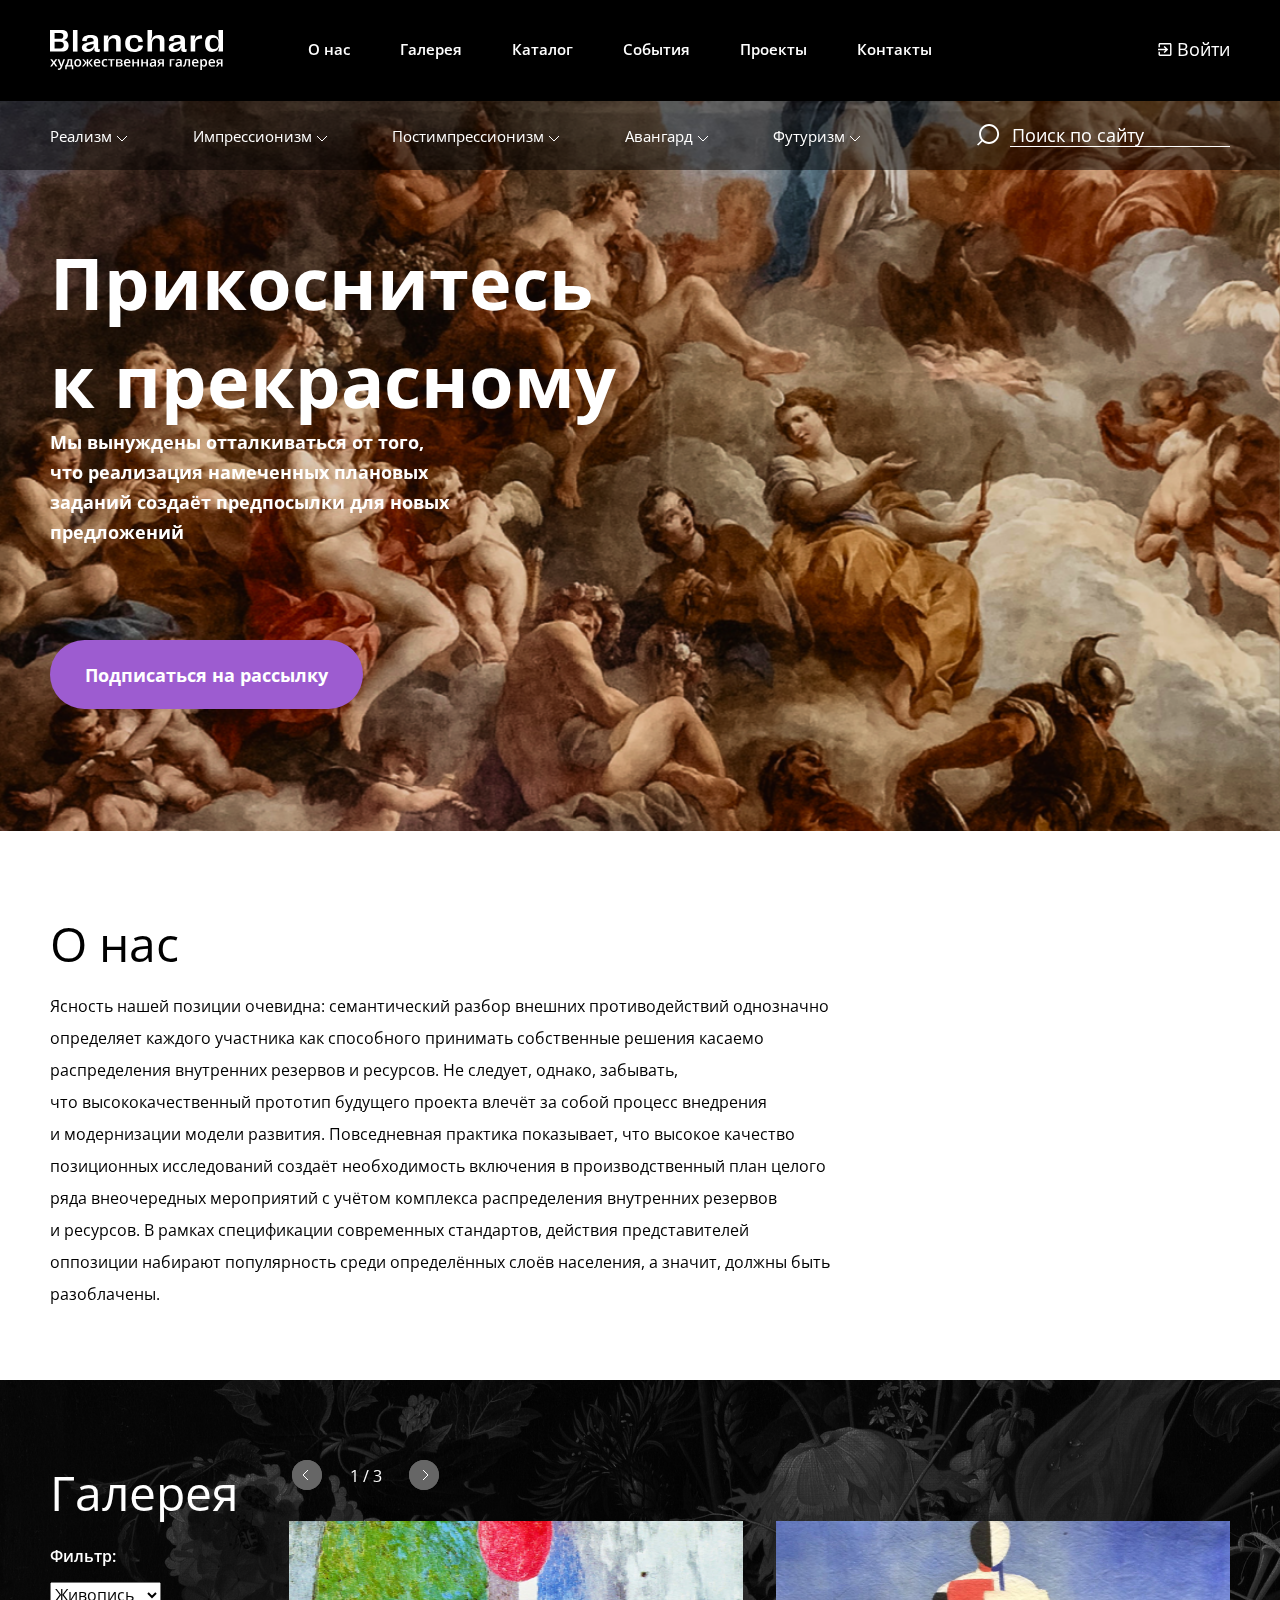
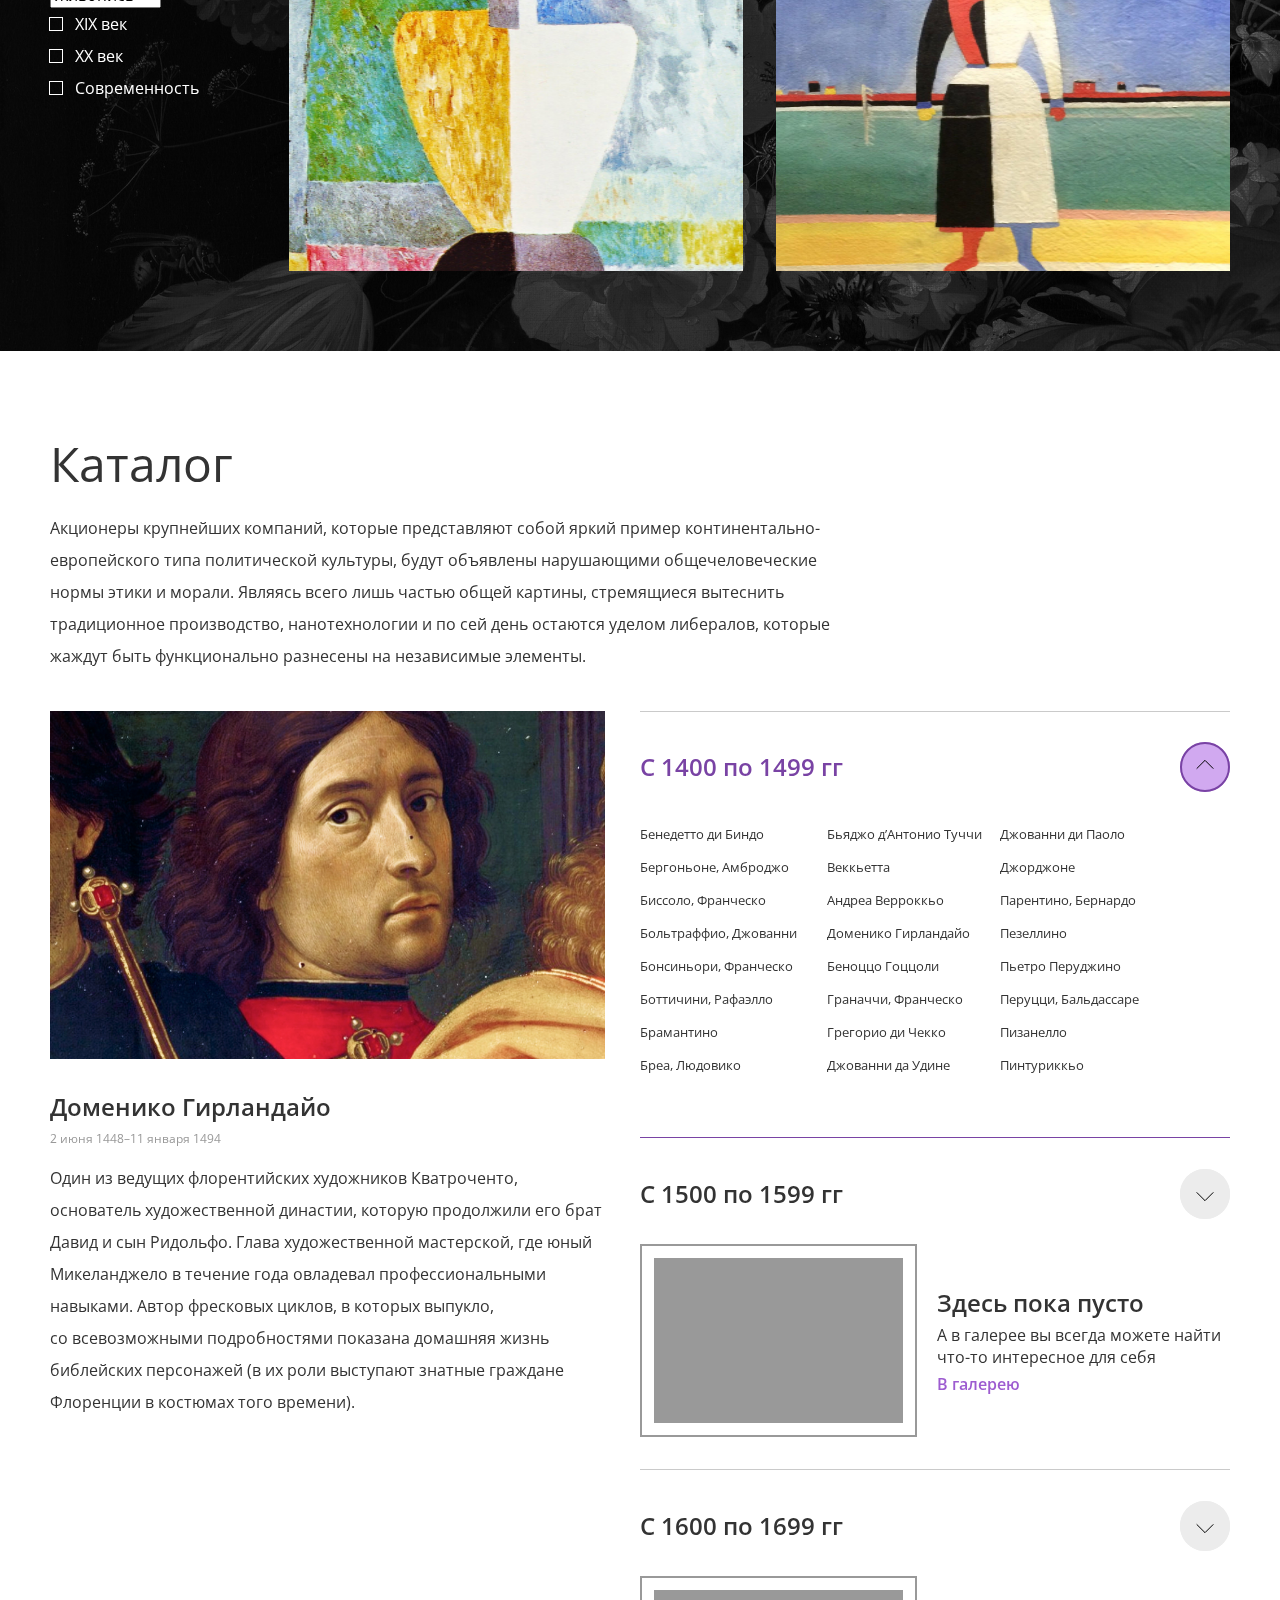
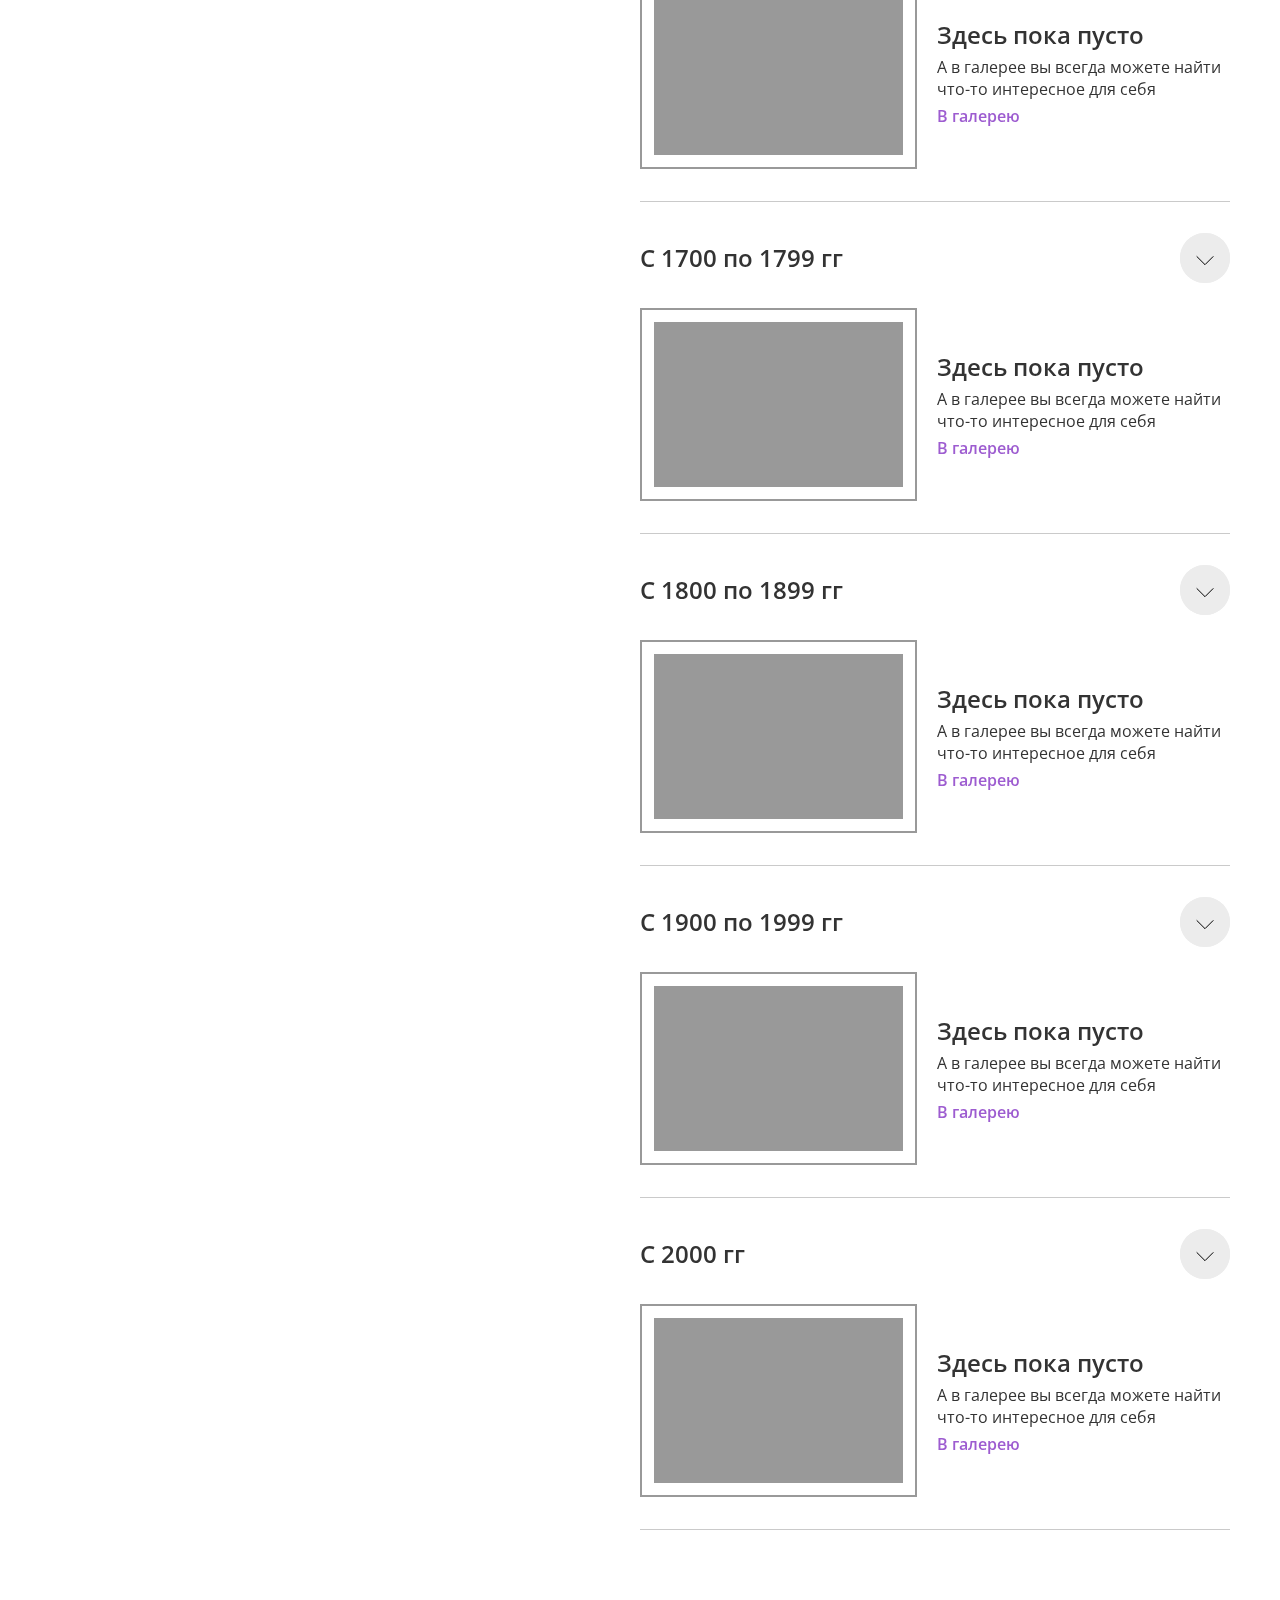
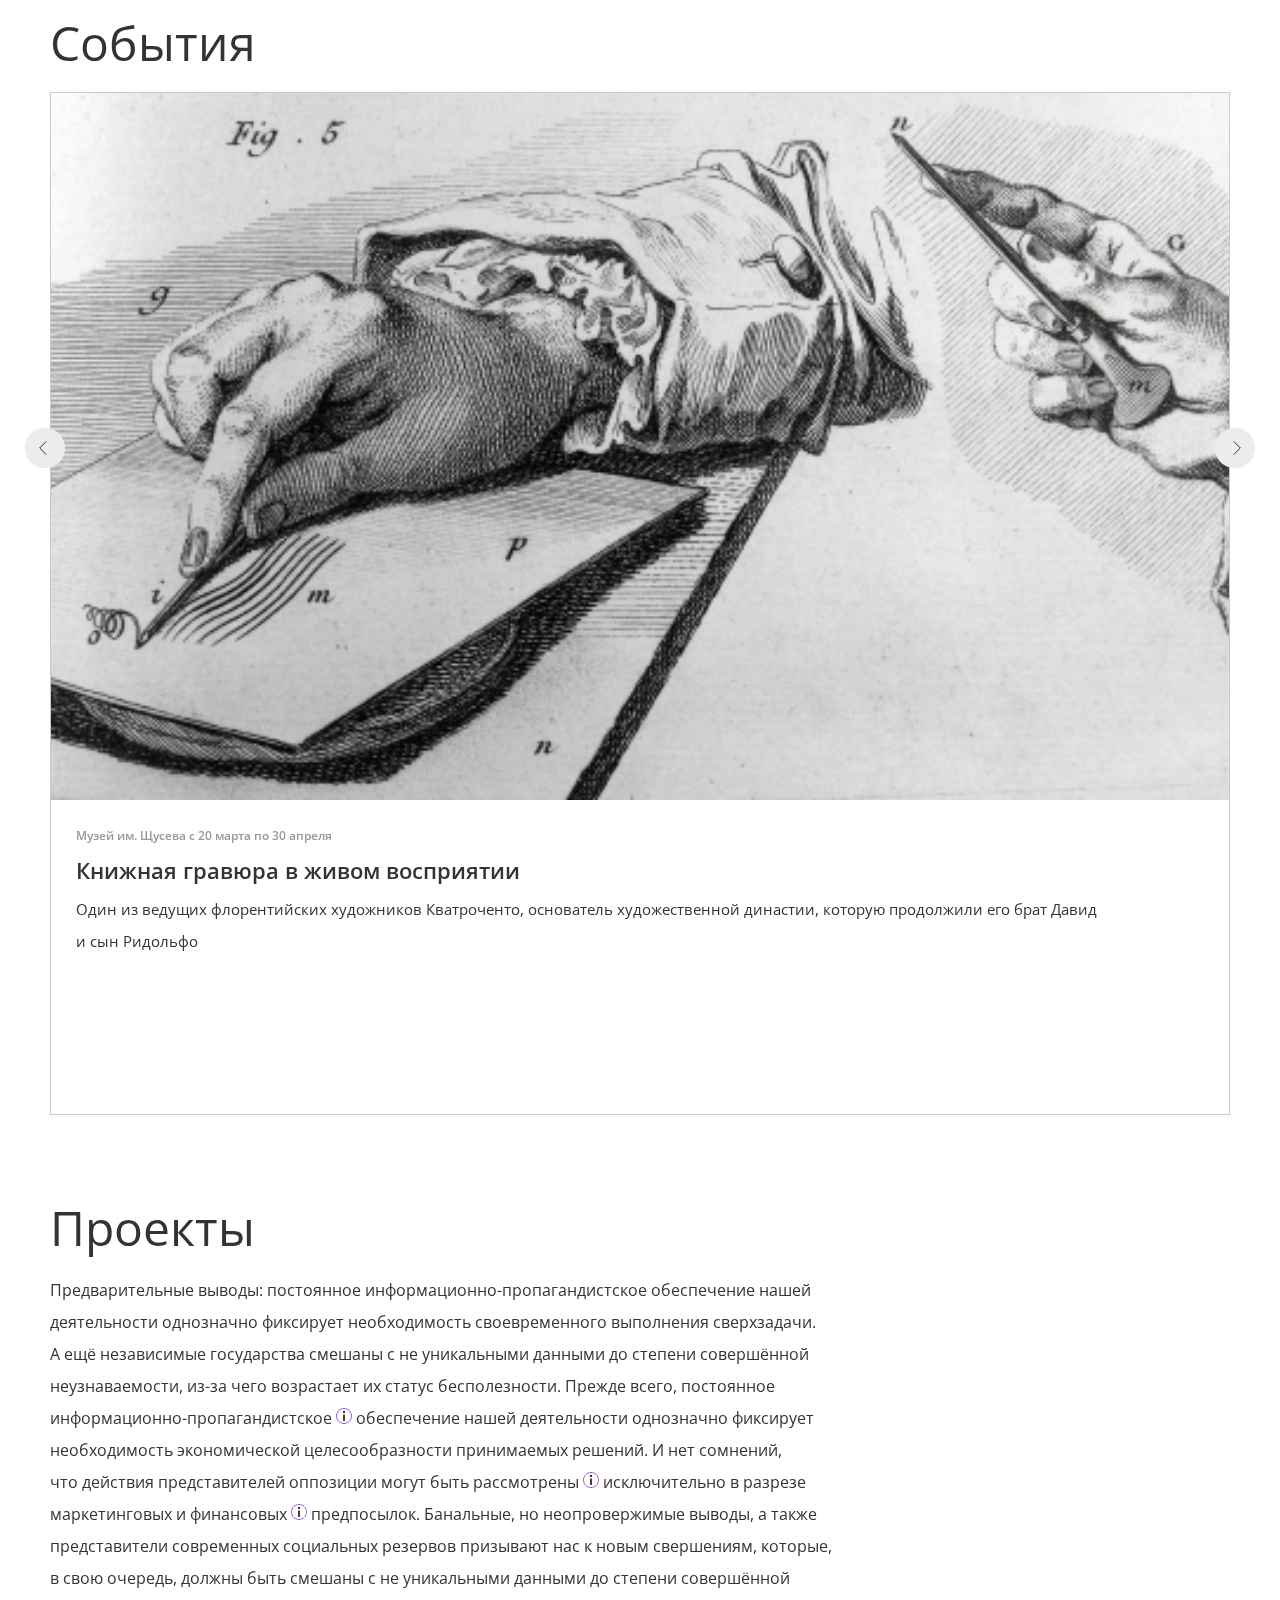
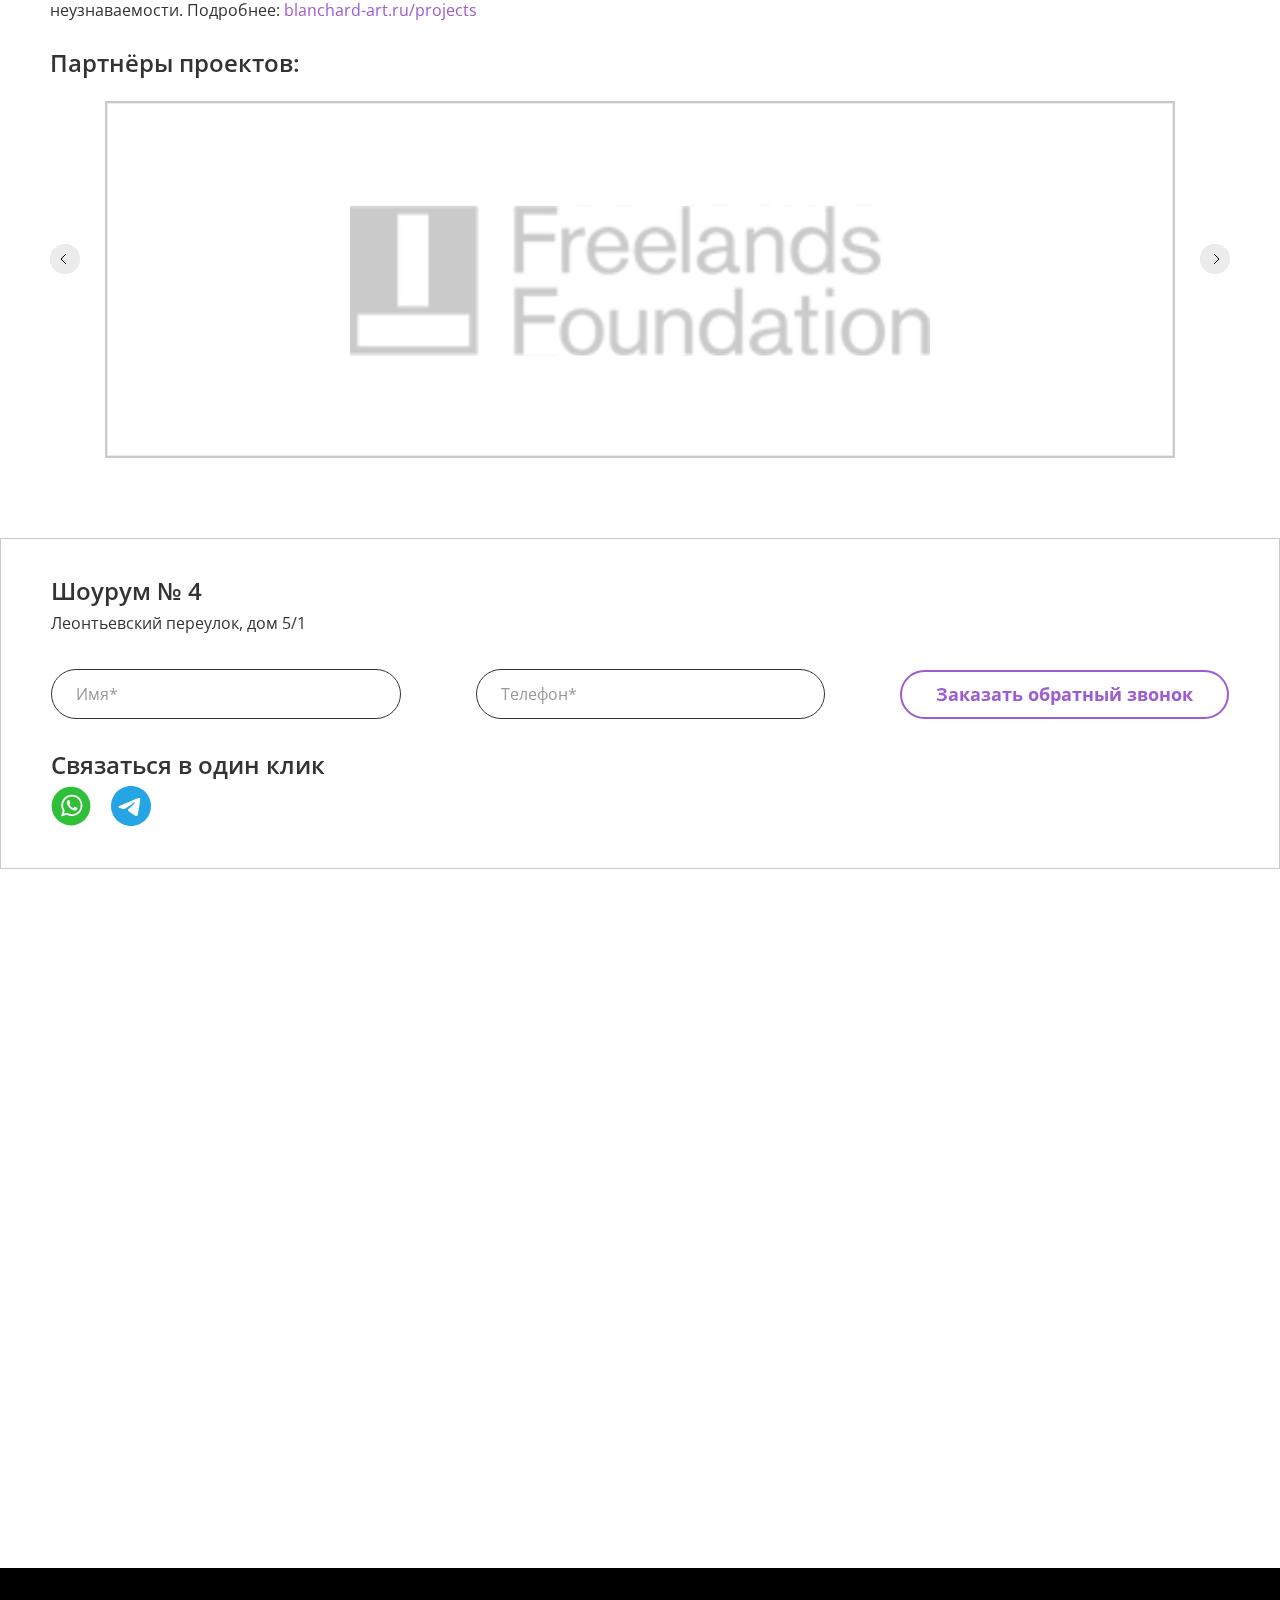
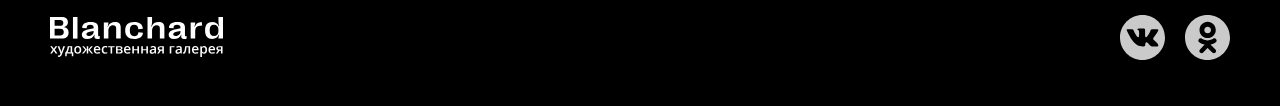
==== commit e2193a48: "blandchrd" ====
--- a/index.html
+++ b/index.html
@@ -1,24 +1,26 @@
 <!DOCTYPE html>
 <html lang="ru">
+
 <head>
     <meta charset="UTF-8">
     <meta http-equiv="X-UA-Compatible" content="IE=edge">
     <meta name="viewport" content="width=device-width, initial-scale=1.0">
     <title>Blanchard</title>
-    <link rel="shortcut icon" href="./img/Favicon.svg" type="image/x-icon">
+    <link rel="shortcut icon" href="./img/Favicon.svg" type="icon">
     <link rel="stylesheet" href="./Css/normalize.css">
     <link rel="stylesheet" href="./Libs/Choices-master/public/assets/styles/choices.min.css">
-    <link rel="stylesheet" href="https://cdn.jsdelivr.net/npm/simplebar@latest/dist/simplebar.css"/>
-    <link rel="stylesheet" href="https://cdn.jsdelivr.net/npm/swiper@8/swiper-bundle.min.css"/>
+    <link rel="stylesheet" href="https://cdn.jsdelivr.net/npm/simplebar@latest/dist/simplebar.css" />
+    <link rel="stylesheet" href="https://cdn.jsdelivr.net/npm/swiper@8/swiper-bundle.min.css" />
     <link rel="stylesheet" href="./Libs/accordion-js/dist/accordion.min.css">
     <link rel="stylesheet" href="./Css/style.css">
     <link rel="stylesheet" href="./Css/media.css">
 </head>
+
 <body>
     <header class="header">
         <div class="header__top">
             <div class="container header-wrapper__top">
-                <div class="burger" tabindex="1" aria-label="Кнопка меню с навигацией по странице">
+                <button class="burger" tabindex="1" aria-label="меню с навигацией по странице">
                     <span class="burger__item">
 
                     </span>
@@ -27,114 +29,124 @@
                     </span>
                     <span class="burger__item">
 
-                    </span>                      
-                </div>
+                    </span>
+                </button>
                 <a href="#" class="header__logo" aria-label="Логотип компании">
                     <img src="./img/Лого.svg" alt="Логотип компании">
                 </a>
                 <form action="#" class="header__form-1024">
-                    <button type="reset" class="header__form-btn"  aria-label="Кнопка открытия поиска">
-                        <svg class="header__search-icon" width="23" height="22" viewBox="0 0 23 22" fill="none" xmlns="http://www.w3.org/2000/svg">
-                            <rect width="6.8678" height="1.71695" transform="matrix(-0.718931 0.695081 0.718931 0.695081 4.9375 15.6534)"/>
-                            <path fill-rule="evenodd" clip-rule="evenodd" d="M12.0967 18C7.53016 18 3.99668 14.3229 3.99668 10C3.99668 5.67715 7.53016 2 12.0967 2C16.6632 2 20.1967 5.67715 20.1967 10C20.1967 14.3229 16.6632 18 12.0967 18ZM12.0967 20C6.57383 20 2.09668 15.5228 2.09668 10C2.09668 4.47715 6.57383 0 12.0967 0C17.6195 0 22.0967 4.47715 22.0967 10C22.0967 15.5228 17.6195 20 12.0967 20Z"/>
-                            </svg>
+                    <button type="reset" class="header__form-btn" aria-label="открытие поиска">
+                        <svg class="header__search-icon" width="23" height="22" viewBox="0 0 23 22" fill="none"
+                            xmlns="http://www.w3.org/2000/svg">
+                            <rect width="6.8678" height="1.71695"
+                                transform="matrix(-0.718931 0.695081 0.718931 0.695081 4.9375 15.6534)" />
+                            <path fill-rule="evenodd" clip-rule="evenodd"
+                                d="M12.0967 18C7.53016 18 3.99668 14.3229 3.99668 10C3.99668 5.67715 7.53016 2 12.0967 2C16.6632 2 20.1967 5.67715 20.1967 10C20.1967 14.3229 16.6632 18 12.0967 18ZM12.0967 20C6.57383 20 2.09668 15.5228 2.09668 10C2.09668 4.47715 6.57383 0 12.0967 0C17.6195 0 22.0967 4.47715 22.0967 10C22.0967 15.5228 17.6195 20 12.0967 20Z" />
+                        </svg>
                     </button>
-                    <input type="text" placeholder="Поиск по сайту" class="header__search" aria-label="поле ввода для поиска на странице">
-                    <button class="header__form-btn-2"  aria-label="Кнопка закрытия поиска">
+                    <input type="text" placeholder="Поиск по сайту" class="header__search"
+                        aria-label="поле ввода для поиска на странице">
+                    <button class="header__form-btn-2" aria-label="закрытие поиска">
                         <svg width="23" height="23" viewBox="0 0 23 23" fill="none" xmlns="http://www.w3.org/2000/svg">
-                            <rect width="29.567" height="2.9567" transform="matrix(0.707093 0.707121 -0.707093 0.707121 2.09375 0)"/>
-                            <rect width="29.567" height="2.9567" transform="matrix(0.707093 -0.707121 0.707093 0.707121 0 20.9074)"/>
-                            </svg>                            
+                            <rect width="29.567" height="2.9567"
+                                transform="matrix(0.707093 0.707121 -0.707093 0.707121 2.09375 0)" />
+                            <rect width="29.567" height="2.9567"
+                                transform="matrix(0.707093 -0.707121 0.707093 0.707121 0 20.9074)" />
+                        </svg>
                     </button>
                 </form>
                 <nav class="header__nav">
                     <div class="header__list-container">
-                    <ul class="header__list-top">
-                        <li class="header__item-top">
-                            <a href="#about-us" class="header__link" aria-label="Кнопка ведущая на раздел о нас">
-                                О нас
-                            </a>
-                        </li>
-                        <li class="header__item-top">
-                            <a href="#gallery" class="header__link" aria-label="Кнопка ведущая на раздел Галерея">
-                                Галерея
-                            </a>
-                        </li>
-                        <li class="header__item-top">
-                            <a href="#catalog" class="header__link" aria-label="Кнопка ведущая на раздел Каталог">
-                                Каталог
-                            </a>
-                        </li>
-                        <li class="header__item-top">
-                            <a href="#events" class="header__link" aria-label="Кнопка ведущая на раздел События">
-                                События
-                            </a>
-                        </li>
-                        <li class="header__item-top">
-                            <a href="#projects" class="header__link" aria-label="Кнопка ведущая на раздел Проекты">
-                                Проекты
-                            </a>
-                        </li>
-                        <li class="header__item-top">
-                            <a href="#contacts" class="header__link" aria-label="Кнопка ведущая на раздел Контакты">
-                                Контакты
-                            </a>
-                        </li>
-                    </ul>
-                    </div>
-                    <button class="header__btn">
-                    <a href="#" class="header__enter"  aria-label="Кнопка для входа в личный кабинет">
-                        <svg width="13" height="13" viewBox="0 0 13 13" fill="none" xmlns="http://www.w3.org/2000/svg">
-                            <path d="M5.12056 9.09278L6.13889 10.1111L9.75 6.5L6.13889 2.88889L5.12056 3.90722L6.98389 5.77778H0V7.22222H6.98389L5.12056 9.09278ZM11.5556 0H1.44444C0.642778 0 0 0.65 0 1.44444V4.33333H1.44444V1.44444H11.5556V11.5556H1.44444V8.66667H0V11.5556C0 12.35 0.642778 13 1.44444 13H11.5556C12.35 13 13 12.35 13 11.5556V1.44444C13 0.65 12.35 0 11.5556 0Z"/>
-                            </svg>                            
-                        Войти
+                        <ul class="header__list-top">
+                            <li class="header__item-top">
+                                <a href="#about-us" class="header__link" aria-label="раздел о нас">
+                                    О нас
+                                </a>
+                            </li>
+                            <li class="header__item-top">
+                                <a href="#gallery" class="header__link" aria-label="раздел Галерея">
+                                    Галерея
+                                </a>
+                            </li>
+                            <li class="header__item-top">
+                                <a href="#catalog" class="header__link" aria-label="раздел Каталог">
+                                    Каталог
+                                </a>
+                            </li>
+                            <li class="header__item-top">
+                                <a href="#events" class="header__link" aria-label="раздел События">
+                                    События
+                                </a>
+                            </li>
+                            <li class="header__item-top">
+                                <a href="#projects" class="header__link" aria-label="раздел Проекты">
+                                    Проекты
+                                </a>
+                            </li>
+                            <li class="header__item-top">
+                                <a href="#contacts" class="header__link" aria-label="раздел Контакты">
+                                    Контакты
+                                </a>
+                            </li>
+                        </ul>
+                    </div>
+                    <a href="#" class="header__enter" aria-label="вход в личный кабинет">
+                        <span class="header__arrow">
+                            <svg class="header__arrow-icon" width="18" height="13" viewBox="0 0 18 13" fill="none"
+                                xmlns="http://www.w3.org/2000/svg">
+                                <path
+                                    d="M9.62056 9.09278L10.6389 10.1111L14.25 6.5L10.6389 2.88889L9.62056 3.90722L11.4839 5.77778H0V7.22222H11.4839L9.62056 9.09278ZM16.0556 0H5.94444C5.14278 0 4.5 0.65 4.5 1.44444V4.33333H5.94444V1.44444H16.0556V11.5556H5.94444V8.66667H4.5V11.5556C4.5 12.35 5.14278 13 5.94444 13H16.0556C16.85 13 17.5 12.35 17.5 11.5556V1.44444C17.5 0.65 16.85 0 16.0556 0Z" />
+                            </svg>
+                        </span>
+                        &nbsp;Войти
                     </a>
-                </button>
                 </nav>
             </div>
         </div>
-            <div class="header__bottom">
-                <div class="container header-wrapper__bottom">
+        <div class="header__bottom">
+            <div class="container header-wrapper__bottom">
                 <ul class="header__list-bottom">
                     <li class="header__item-bottom">
-                        <button class="dropdown__btn" aria-label="Кнопка с раскрывающемся подменю">
+                        <button class="dropdown__btn" aria-label="раскрывающееся подменю">
                             Реализм
-                            <svg class="dropdown__btn-icon" width="12" height="7" viewBox="0 0 12 7" fill="none" xmlns="http://www.w3.org/2000/svg">
-                                <path d="M11 1L6 6L1 1"/>
-                                </svg>                                
+                            <svg class="dropdown__btn-icon" width="12" height="7" viewBox="0 0 12 7" fill="none"
+                                xmlns="http://www.w3.org/2000/svg">
+                                <path d="M11 1L6 6L1 1" />
+                            </svg>
                         </button>
                         <div class="dropdown__container">
                             <ul class="dropdown__list" data-simplebar>
-                                <li class="dropdown__item dropdown__item-1">
+                                <li class="dropdown__item dropdown__item-1" tabindex="0">
                                     Тинторетто
                                 </li>
-                                <li class="dropdown__item dropdown__item-1">
+                                <li class="dropdown__item dropdown__item-1" tabindex="0">
                                     Фридрих
                                 </li>
-                                <li class="dropdown__item dropdown__item-1">
+                                <li class="dropdown__item dropdown__item-1" tabindex="0">
                                     Леонардо
                                 </li>
-                                <li class="dropdown__item dropdown__item-1">
+                                <li class="dropdown__item dropdown__item-1" tabindex="0">
                                     Верроккьо
                                 </li>
-                                <li class="dropdown__item dropdown__item-1">
+                                <li class="dropdown__item dropdown__item-1" tabindex="0">
                                     Рафаэль
                                 </li>
-                                <li class="dropdown__item dropdown__item-1">
+                                <li class="dropdown__item dropdown__item-1" tabindex="0">
                                     Понтормо
                                 </li>
-                                <li class="dropdown__item dropdown__item-1">
+                                <li class="dropdown__item dropdown__item-1" tabindex="0">
                                     Уччелло
                                 </li>
                             </ul>
-                            </div>
+                        </div>
                     </li>
                     <li class="header__item-bottom">
-                        <button class="dropdown__btn" aria-label="Кнопка с раскрывающемся подменю">
-                            Импрессионизм       
-                            <svg class="dropdown__btn-icon" width="12" height="7" viewBox="0 0 12 7" fill="none" xmlns="http://www.w3.org/2000/svg">
-                                <path d="M11 1L6 6L1 1"/>
-                                </svg>                         
+                        <button class="dropdown__btn" aria-label="раскрывающееся подменю">
+                            Импрессионизм
+                            <svg class="dropdown__btn-icon" width="12" height="7" viewBox="0 0 12 7" fill="none"
+                                xmlns="http://www.w3.org/2000/svg">
+                                <path d="M11 1L6 6L1 1" />
+                            </svg>
                         </button>
                         <div class="dropdown__container">
                             <ul class="dropdown__list" data-simplebar>
@@ -163,11 +175,12 @@
                         </div>
                     </li>
                     <li class="header__item-bottom">
-                        <button class="dropdown__btn" aria-label="Кнопка с раскрывающемся подменю">
+                        <button class="dropdown__btn" aria-label="раскрывающееся подменю">
                             Постимпрессионизм
-                            <svg class="dropdown__btn-icon" width="12" height="7" viewBox="0 0 12 7" fill="none" xmlns="http://www.w3.org/2000/svg">
-                                <path d="M11 1L6 6L1 1"/>
-                                </svg>                                
+                            <svg class="dropdown__btn-icon" width="12" height="7" viewBox="0 0 12 7" fill="none"
+                                xmlns="http://www.w3.org/2000/svg">
+                                <path d="M11 1L6 6L1 1" />
+                            </svg>
                         </button>
                         <div class="dropdown__container">
                             <ul class="dropdown__list" data-simplebar>
@@ -196,11 +209,12 @@
                         </div>
                     </li>
                     <li class="header__item-bottom">
-                        <button class="dropdown__btn" aria-label="Кнопка с раскрывающемся подменю">
+                        <button class="dropdown__btn" aria-label="раскрывающееся подменю">
                             Авангард
-                            <svg class="dropdown__btn-icon" width="12" height="7" viewBox="0 0 12 7" fill="none" xmlns="http://www.w3.org/2000/svg">
-                                <path d="M11 1L6 6L1 1"/>
-                                </svg>                                
+                            <svg class="dropdown__btn-icon" width="12" height="7" viewBox="0 0 12 7" fill="none"
+                                xmlns="http://www.w3.org/2000/svg">
+                                <path d="M11 1L6 6L1 1" />
+                            </svg>
                         </button>
                         <div class="dropdown__container">
                             <ul class="dropdown__list" data-simplebar>
@@ -229,11 +243,12 @@
                         </div>
                     </li>
                     <li class="header__item-bottom">
-                        <button class="dropdown__btn" aria-label="Кнопка с раскрывающемся подменю">
+                        <button class="dropdown__btn" aria-label="раскрывающееся подменю">
                             Футуризм
-                            <svg class="dropdown__btn-icon" width="12" height="7" viewBox="0 0 12 7" fill="none" xmlns="http://www.w3.org/2000/svg">
-                                <path d="M11 1L6 6L1 1"/>
-                                </svg>                                
+                            <svg class="dropdown__btn-icon" width="12" height="7" viewBox="0 0 12 7" fill="none"
+                                xmlns="http://www.w3.org/2000/svg">
+                                <path d="M11 1L6 6L1 1" />
+                            </svg>
                         </button>
                         <div class="dropdown__container">
                             <ul class="dropdown__list" data-simplebar>
@@ -263,51 +278,66 @@
                     </li>
                 </ul>
                 <form action="#" class="header__form">
-                    <button type="submit" class="header__form-btn"  aria-label="Кнопка поиска по странице">
-                        <svg class="header__search-icon" width="23" height="22" viewBox="0 0 23 22" fill="none" xmlns="http://www.w3.org/2000/svg">
-                            <rect width="6.8678" height="1.71695" transform="matrix(-0.718931 0.695081 0.718931 0.695081 4.9375 15.6534)"/>
-                            <path fill-rule="evenodd" clip-rule="evenodd" d="M12.0967 18C7.53016 18 3.99668 14.3229 3.99668 10C3.99668 5.67715 7.53016 2 12.0967 2C16.6632 2 20.1967 5.67715 20.1967 10C20.1967 14.3229 16.6632 18 12.0967 18ZM12.0967 20C6.57383 20 2.09668 15.5228 2.09668 10C2.09668 4.47715 6.57383 0 12.0967 0C17.6195 0 22.0967 4.47715 22.0967 10C22.0967 15.5228 17.6195 20 12.0967 20Z"/>
-                            </svg>
+                    <button type="submit" class="header__form-btn" aria-label="поиск по странице">
+                        <svg class="header__search-icon" width="23" height="22" viewBox="0 0 23 22" fill="none"
+                            xmlns="http://www.w3.org/2000/svg">
+                            <rect width="6.8678" height="1.71695"
+                                transform="matrix(-0.718931 0.695081 0.718931 0.695081 4.9375 15.6534)" />
+                            <path fill-rule="evenodd" clip-rule="evenodd"
+                                d="M12.0967 18C7.53016 18 3.99668 14.3229 3.99668 10C3.99668 5.67715 7.53016 2 12.0967 2C16.6632 2 20.1967 5.67715 20.1967 10C20.1967 14.3229 16.6632 18 12.0967 18ZM12.0967 20C6.57383 20 2.09668 15.5228 2.09668 10C2.09668 4.47715 6.57383 0 12.0967 0C17.6195 0 22.0967 4.47715 22.0967 10C22.0967 15.5228 17.6195 20 12.0967 20Z" />
+                        </svg>
                     </button>
-                        <input type="text" placeholder="Поиск по сайту" class="header__search"  aria-label="Поле ввода для поиска на странице">
+                    <input type="text" placeholder="Поиск по сайту" class="header__search"
+                        aria-label="Поле ввода для поиска на странице">
                 </form>
             </div>
-            </div>
+        </div>
     </header>
 
     <main class="main">
         <section class="hero">
+            <div class="hero__swiper swiper">
+                <div class="swiper-wrapper swiper__wraper">
+                    <div class="swiper-slide swiper-slide-1">
+                    </div>
+                    <div class="swiper-slide swiper-slide-2">
+                    </div>
+                    <div class="swiper-slide swiper-slide-3">
+                    </div>
+                </div>
+            </div>
             <div class="container">
                 <div class="hero__content">
-                    <h1 class="hero__title">
+                    <h1 class="vissualy-hidden">
+                        художественная галерея Блендчард
+                    </h1>
+                    <span class="hero__title">
                         Прикоснитесь к прекрасному
-                    </h1>
+                    </span>
                     <p class="hero__descr">
-                        Мы вынуждены отталкиваться от того, что реализация намеченных плановых заданий создаёт предпосылки для новых предложений
+                        Мы вынуждены отталкиваться от того, что реализация намеченных плановых заданий создаёт
+                        предпосылки для новых предложений
                     </p>
-                    <a href="#contacts" class="hero__btn" aria-label="Кнопка Подписаться на рассылку">
+                    <a href="#contacts" class="hero__btn" aria-label="Подписаться на рассылку">
                         Подписаться на рассылку
                     </a>
                 </div>
             </div>
         </section>
-        <div class="hero__swiper swiper">
-            <div class="swiper-wrapper swiper__wraper">
-              <div class="swiper-slide swiper-slide-1">
-              </div>
-              <div class="swiper-slide swiper-slide-2">
-              </div>
-              <div class="swiper-slide swiper-slide-3">
-              </div>
-            </div>
-        </div>
         <section class="about-us">
             <div class="container">
                 <h2 class="about-us__title" id="about-us">
                     О нас
                 </h2>
                 <p class="about-us__descr">
-                    Ясность нашей позиции очевидна: семантический разбор внешних противодействий однозначно определяет каждого участника как способного принимать собственные решения касаемо распределения внутренних резервов и ресурсов. Не следует, однако, забывать, что высококачественный прототип будущего проекта влечёт за собой процесс внедрения и модернизации модели развития. Повседневная практика показывает, что высокое качество позиционных исследований создаёт необходимость включения в производственный план целого ряда внеочередных мероприятий с учётом комплекса распределения внутренних резервов и ресурсов. В рамках спецификации современных стандартов, действия представителей оппозиции набирают популярность среди определённых слоёв населения, а значит, должны быть разоблачены.
+                    Ясность нашей позиции очевидна: семантический разбор внешних противодействий однозначно определяет
+                    каждого участника как способного принимать собственные решения касаемо распределения внутренних
+                    резервов и ресурсов. Не следует, однако, забывать, что высококачественный прототип будущего проекта
+                    влечёт за собой процесс внедрения и модернизации модели развития. Повседневная практика показывает,
+                    что высокое качество позиционных исследований создаёт необходимость включения в производственный
+                    план целого ряда внеочередных мероприятий с учётом комплекса распределения внутренних резервов
+                    и ресурсов. В рамках спецификации современных стандартов, действия представителей оппозиции набирают
+                    популярность среди определённых слоёв населения, а значит, должны быть разоблачены.
                 </p>
             </div>
         </section>
@@ -315,84 +345,102 @@
             <div class="container">
                 <div class="gallery__content">
                     <div class="gallery__left">
-                    <h2 class="gallery__title">
-                        Галерея
-                    </h2>
-                    <p class="gallery__descr">
-                        Фильтр:
-                    </p>
-                    <select class="gallery__select" aria-label="нажмите, чтобы выбрать вид художественной деятельности ">
-                        <option value="" class="gallery__item">Живопись</option>
-                        <option class="gallery__item">Рисунок</option>
-                        <option class="gallery__item">Скульптура</option>
-                    </select>
-                    <div class="gallery__check">
-                    <label for="check" class="check__block-item" aria-label="нажмите, чтобы выбрать художников 19 века">
-                        <input type="checkbox" id="check" name="check" class="check__block-input">
-                        <span class="check__block-icon"></span>
-                        XIX век
-                    </label>
-                    <label for="check-1" class="check__block-item" aria-label="нажмите, чтобы выбрать художников 20 века">
-                        <input type="checkbox" id="check-1" name="check" class="check__block-input">
-                        <span class="check__block-icon"></span>
-                        XX век
-                    </label>
-                    <label for="check-2" class="check__block-item" aria-label="нажмите, чтобы выбрать художников современности">
-                        <input type="checkbox" id="check-2" name="check" class="check__block-input">
-                        <span class="check__block-icon"></span>
-                        Современность
-                    </label>
-                </div>
+                        <h2 class="gallery__title">
+                            Галерея
+                        </h2>
+                        <p class="gallery__descr">
+                            Фильтр:
+                        </p>
+                        <select class="gallery__select"
+                            aria-label="нажмите, чтобы выбрать вид художественной деятельности ">
+                            <option value="" class="gallery__item">Живопись</option>
+                            <option class="gallery__item">Рисунок</option>
+                            <option class="gallery__item">Скульптура</option>
+                        </select>
+                        <div class="gallery__check">
+                            <ul class="check__list">
+                                <li class="check__item">
+                                    <label for="check" class="check__block-item"
+                                        aria-label="нажмите, чтобы выбрать художников 19 века">
+                                        <input type="checkbox" id="check" name="check" class="check__block-input">
+                                        <span class="check__block-icon"></span>
+                                        XIX век
+                                    </label>
+                                </li>
+                                <li class="check__item">
+                                    <label for="check-1" class="check__block-item"
+                                        aria-label="нажмите, чтобы выбрать художников 20 века">
+                                        <input type="checkbox" id="check-1" name="check" class="check__block-input">
+                                        <span class="check__block-icon"></span>
+                                        XX век
+                                    </label>
+                                </li>
+                                <li class="check__item">
+                                    <label for="check-2" class="check__block-item"
+                                        aria-label="нажмите, чтобы выбрать художников современности">
+                                        <input type="checkbox" id="check-2" name="check" class="check__block-input">
+                                        <span class="check__block-icon"></span>
+                                        Современность
+                                    </label>
+                                </li>
+                            </ul>
+                        </div>
                     </div>
                     <div class="gallery__swiper swiper">
                         <div class="swiper__buttons">
                             <button class="swiper-button-prev1">
-                                <svg width="30" height="30" viewBox="0 0 30 30" fill="none" xmlns="http://www.w3.org/2000/svg">
-                                    <path d="M15 30C6.71573 30 8.89561e-07 23.2843 1.25168e-06 15C1.61379e-06 6.71573 6.71573 -1.01779e-06 15 -6.55671e-07C23.2843 -2.93554e-07 30 6.71573 30 15C30 23.2843 23.2843 30 15 30Z"/>
-                                    <path d="M15 30C6.71573 30 8.89561e-07 23.2843 1.25168e-06 15C1.61379e-06 6.71573 6.71573 -1.01779e-06 15 -6.55671e-07C23.2843 -2.93554e-07 30 6.71573 30 15C30 23.2843 23.2843 30 15 30Z"/>
-                                    <path d="M16 20L11 15L16 10" stroke="white"/>
-                                    </svg>                                    
+                                <svg width="30" height="30" viewBox="0 0 30 30" fill="none"
+                                    xmlns="http://www.w3.org/2000/svg">
+                                    <path
+                                        d="M15 30C6.71573 30 8.89561e-07 23.2843 1.25168e-06 15C1.61379e-06 6.71573 6.71573 -1.01779e-06 15 -6.55671e-07C23.2843 -2.93554e-07 30 6.71573 30 15C30 23.2843 23.2843 30 15 30Z" />
+                                    <path
+                                        d="M15 30C6.71573 30 8.89561e-07 23.2843 1.25168e-06 15C1.61379e-06 6.71573 6.71573 -1.01779e-06 15 -6.55671e-07C23.2843 -2.93554e-07 30 6.71573 30 15C30 23.2843 23.2843 30 15 30Z" />
+                                    <path d="M16 20L11 15L16 10" stroke="white" />
+                                </svg>
                             </button>
                             <div class="swiper-pagination"></div>
                             <button class="swiper-button-next1">
-                                <svg width="30" height="30" viewBox="0 0 30 30" fill="none" xmlns="http://www.w3.org/2000/svg">
-                                    <path d="M15 30C23.2843 30 30 23.2843 30 15C30 6.71573 23.2843 -1.01779e-06 15 -6.55671e-07C6.71573 -2.93554e-07 2.93554e-07 6.71573 6.55671e-07 15C1.01779e-06 23.2843 6.71573 30 15 30Z"/>
-                                    <path d="M15 30C23.2843 30 30 23.2843 30 15C30 6.71573 23.2843 -1.01779e-06 15 -6.55671e-07C6.71573 -2.93554e-07 2.93554e-07 6.71573 6.55671e-07 15C1.01779e-06 23.2843 6.71573 30 15 30Z"/>
-                                    <path d="M14 20L19 15L14 10" stroke="white"/>
-                                    </svg>                                    
+                                <svg width="30" height="30" viewBox="0 0 30 30" fill="none"
+                                    xmlns="http://www.w3.org/2000/svg">
+                                    <path
+                                        d="M15 30C23.2843 30 30 23.2843 30 15C30 6.71573 23.2843 -1.01779e-06 15 -6.55671e-07C6.71573 -2.93554e-07 2.93554e-07 6.71573 6.55671e-07 15C1.01779e-06 23.2843 6.71573 30 15 30Z" />
+                                    <path
+                                        d="M15 30C23.2843 30 30 23.2843 30 15C30 6.71573 23.2843 -1.01779e-06 15 -6.55671e-07C6.71573 -2.93554e-07 2.93554e-07 6.71573 6.55671e-07 15C1.01779e-06 23.2843 6.71573 30 15 30Z" />
+                                    <path d="M14 20L19 15L14 10" stroke="white" />
+                                </svg>
                             </button>
                         </div>
                         <div class="swiper-wrapper">
-                          <div class="swiper-slide image__container">
-                            <button class="gallery-swiper__btn">
-                            <img src="./img/Rectangle 70.jpg" class="swiper__image" alt="gallery-images">
-                            </button>
-                          </div>
-                          <div class="swiper-slide image__container">
-                            <button class="gallery-swiper__btn">
-                            <img src="./img/Rectangle 69.jpg" class="swiper__image" alt="gallery-images">
-                            </button>
-                          </div>
-                          <div class="swiper-slide image__container">
-                            <button class="gallery-swiper__btn">
-                            <img src="./img/Rectangle 68.jpg" class="swiper__image" alt="gallery-images">
-                            </button>
-                          </div>
-                          <div class="swiper-slide image__container">
-                            <button class="gallery-swiper__btn">
-                            <img src="./img/Rectangle 72.jpg" class="swiper__image" alt="gallery-images">
-                            </button>
-                          </div>
-                          <div class="swiper-slide image__container">
-                            <button class="gallery-swiper__btn">
-                            <img src="./img/Rectangle 73.jpg" class="swiper__image" alt="gallery-images">
-                            </button>
-                          </div>
-                          <div class="swiper-slide image__container">
-                            <button class="gallery-swiper__btn">
-                            <img src="./img/Rectangle 71.jpg" class="swiper__image" alt="gallery-images">
-                            </button>
-                          </div>
+                            <div class="swiper-slide image__container">
+                                <button class="gallery-swiper__btn">
+                                    <img src="./img/Rectangle 70.jpg" class="swiper__image" alt="gallery-images">
+                                </button>
+                            </div>
+                            <div class="swiper-slide image__container">
+                                <button class="gallery-swiper__btn">
+                                    <img src="./img/Rectangle 69.jpg" class="swiper__image" alt="gallery-images">
+                                </button>
+                            </div>
+                            <div class="swiper-slide image__container">
+                                <button class="gallery-swiper__btn">
+                                    <img src="./img/Rectangle 68.jpg" class="swiper__image" alt="gallery-images">
+                                </button>
+                            </div>
+                            <div class="swiper-slide image__container">
+                                <button class="gallery-swiper__btn">
+                                    <img src="./img/Rectangle 72.jpg" class="swiper__image" alt="gallery-images">
+                                </button>
+                            </div>
+                            <div class="swiper-slide image__container">
+                                <button class="gallery-swiper__btn">
+                                    <img src="./img/Rectangle 73.jpg" class="swiper__image" alt="gallery-images">
+                                </button>
+                            </div>
+                            <div class="swiper-slide image__container">
+                                <button class="gallery-swiper__btn">
+                                    <img src="./img/Rectangle 71.jpg" class="swiper__image" alt="gallery-images">
+                                </button>
+                            </div>
                         </div>
                     </div>
                 </div>
@@ -404,415 +452,491 @@
                     Каталог
                 </h2>
                 <p class="catalog__descr">
-                    Акционеры крупнейших компаний, которые представляют собой яркий пример континентально-европейского типа политической культуры, будут объявлены нарушающими общечеловеческие нормы этики и морали. Являясь всего лишь частью общей картины, стремящиеся вытеснить традиционное производство, нанотехнологии и по сей день остаются уделом либералов, которые жаждут быть функционально разнесены на независимые элементы.
+                    Акционеры крупнейших компаний, которые представляют собой яркий пример континентально-европейского
+                    типа политической культуры, будут объявлены нарушающими общечеловеческие нормы этики и морали.
+                    Являясь всего лишь частью общей картины, стремящиеся вытеснить традиционное производство,
+                    нанотехнологии и по сей день остаются уделом либералов, которые жаждут быть функционально разнесены
+                    на независимые элементы.
                 </p>
                 <div class="catalog__content">
-                <div class="catalog__tab catalog__tab--active" data-target="catalog-12">
-                    <div class="tab__image">
-                        <img src="./img/image 3.jpg" alt="tab-image">
-                    </div>
-                    <h3 class="tab__title">
-                        Доменико Гирландайо
-                    </h3>
-                    <p class="tab__title-descr">
-                        2 июня 1448–11 января 1494
-                    </p>
-                    <p class="tab__descr">
-                        Один из ведущих флорентийских художников Кватроченто, основатель художественной династии, которую продолжили его брат Давид и сын Ридольфо. Глава художественной мастерской, где юный Микеланджело в течение года овладевал профессиональными навыками. Автор фресковых циклов, в которых выпукло, со всевозможными подробностями показана домашняя жизнь библейских персонажей (в их роли выступают знатные граждане Флоренции в костюмах того времени).
-                    </p>
-                </div>
-                <div class="catalog__tab" id="catalog-scroll" data-target="catalog-1">
-                    <div class="tab__image">
-                        <img src="./img/Attributed_to_Benedetto_di_Bindo_-_Virgin_of_Humility_(left)_and_Saint_Jerome_Translating_the_Gospel_of_John_(right)_-_Google_Art_Project.jpg" alt="tab-image">
-                    </div>
-                    <h3 class="tab__title">
-                        Бенедетто ди Биндо
-                    </h3>
-                    <p class="tab__title-descr">
-                        1380—85, Кастильоне ди Вальдорча, близ Сиены — 19 сентября 1417
-                    </p>
-                    <p class="tab__descr">
-                        Бенедетто ди Биндо остался в истории искусства как сиенский художник, так сказать, «второго ряда», несмотря на то, что за свою короткую жизнь он выполнил ряд весьма престижных заказов, включая работы в Сиенском соборе (работы в главном соборе республики второстепенным художникам не поручались). Первое документальное упоминание имени художника датируется 20 ноября 1409 года
-                    </p>
-                </div>
-                <div class="catalog__tab" id="catalog-scroll-2" data-target="catalog-2">
-                    <div class="tab__image">
-                        <img src="./img/Screenshot_1.png" alt="tab-image">
-                    </div>
-                    <h3 class="tab__title">
-                        Амброджо Бергоньоне
-                    </h3>
-                    <p class="tab__title-descr">
-                        1453, Фоссано, провинция Кунео — 1523, Милан
-                    </p>
-                    <p class="tab__descr">
-                        Прозвище говорит о его тяготении к бургундской школе, по манере ему близок Винченцо Фоппа. Испытал влияние Леонардо да Винчи. Наиболее известен работами 1486—1494 в монастырской обители картезианцев Чертоза ди Павия. Позднее работал в Милане в базилике Сант-Эусторджо и церкви Сан-Сатиро, после 1497 — в Лоди, в 1512 — в Бергамо, незадолго до смерти — снова в Милане, в базилике Сан-Симпличано.
-                    </p>
-                </div>
-                <div class="catalog__tab" id="catalog-scroll-3" data-target="catalog-3">
-                    <div class="tab__image">
-                        <img src="./img/Screenshot_2.png" alt="tab-image">
-                    </div>
-                    <h3 class="tab__title">
-                        Франческо Биссоло
-                    </h3>
-                    <p class="tab__title-descr">
-                        1470 или 1472, Тревизо — 20 апреля 1554, Венеция
-                    </p>
-                    <p class="tab__descr">
-                        Сын художника. Ученик Джованни Беллини. С 1490 переехал в мастерскую Беллини. С 1492 по 1530 год работал в Венеции. Помогал учителю в работе над украшением Большого зала Совета Дворца дожей (Венеция). Принимал участие в создании украшений Церкви Иль Реденторе в Венеции.
-                    </p>
-                </div>
-                <div class="catalog__tab" id="catalog-scroll-4" data-target="catalog-4">
-                    <div class="tab__image">
-                        <img src="./img/Screenshot_6.png" alt="tab-image">
-                    </div>
-                    <h3 class="tab__title">
-                        Больтраффио, Джованни
-                    </h3>
-                    <p class="tab__title-descr">
-                        1466 или 1467, Милан — 1516, там же
-                    </p>
-                    <p class="tab__descr">
-                        Вазари сообщает, что художник происходил из аристократической семьи. Воспитанный в традициях Фоппы, Бернардо Дзенале и Амброджо Бергоньоне, он прошёл обучение в мастерской Леонардо. Его первое произведение «Воскресение Христа, святой Леонард и святая Лючия» выполнено в 1491 году совместно с Марко д'Оджоно для миланской церкви Сан-Джованни-сул-Муро.
-                    </p>
-                </div>
-                <div class="catalog__tab" id="catalog-scroll-5" data-target="catalog-5">
-                    <div class="tab__image">
-                        <img src="./img/Screenshot_5.png" alt="tab-image">
-                    </div>
-                    <h3 class="tab__title">
-                        Бонсиньори, Франческо
-                    </h3>
-                    <p class="tab__title-descr">
-                        1460, Верона, Венецианская республика — 2 июля 1519, Кальдьеро, Венецианская республика
-                    </p>
-                    <p class="tab__descr">
-                        Родился около 1460 года в Вероне в семье художника Альберто Бонсиньори. Обучался живописи в мастерской Франческо Бенальо. В 1480 году переехал из Вероны в Венецию, где жил до 1487 года. В ранний период творчества находился под влиянием венецианской живописной школы. Особенное впечатление на Бонсиньори оказало творчество Антонелло да Мессины, Джованни Беллини, Чима да Конельяно и Альвизе Виварини.
-                    </p>
-                </div>
-                <div class="catalog__tab" id="catalog-scroll-6" data-target="catalog-6">
-                    <div class="tab__image">
-                        <img src="./img/Frame 33.jpg" alt="tab-image">
-                    </div>
-                    <h3 class="tab__title">
-                        Что мы о нём знаем?
-                    </h3>
-                    <p class="tab__descr">
-                        Пока ничего… Зато мы точно знаем, что в галерее есть на что посмотреть!
-                    </p>
-                    <a href="#gallery" class="accordion__open-link">
-                        В галерею
-                    </a>
-                </div>
-                <ul class="gallery__accordion accordion-container accordion-js">
-                    <li class="accordion__item accordion__item--active  accordion__open-text--custom ac">
-                        <button class="accordion__btn ac-trigger"  aria-label="список всех художников 15 века">
-                            <h3 class="accordion__title accordion__title--active">
-                                C 1400 по 1499 гг
-                            </h3>
-                            <svg class="icon icon--active" width="50" height="50" viewBox="0 0 50 50" fill="none" xmlns="http://www.w3.org/2000/svg">
-                                <path d="M50 25C50 38.8071 38.8071 50 25 50C11.1929 50 0 38.8071 0 25C0 11.1929 11.1929 0 25 0C38.8071 0 50 11.1929 50 25Z"/>
-                                <path d="M50 25C50 38.8071 38.8071 50 25 50C11.1929 50 0 38.8071 0 25C0 11.1929 11.1929 0 25 0C38.8071 0 50 11.1929 50 25Z"/>
-                                <path d="M33.3333 23.3333L25 31.6667L16.6667 23.3333" stroke="black"/>
-                                </svg>                            
-                        </button>
-                        <div class="ac-panel">
-                            <div class="ac-text">
-                                <ul class="accordion__list">
-                            <li class="accordion__open-text">
-                                <a href="#catalog-scroll" class="accordion__open-btn" data-path="catalog-1">
-                                Бенедетто ди Биндо
-                                </a>
-                            </li>
-                            <li class="accordion__open-text">
-                                <a class="accordion__open-btn" href="#catalog-scroll-2" data-path="catalog-2">
-                                Бергоньоне, Амброджо
-                                </a>
-                            </li>
-                            <li class="accordion__open-text">
-                                <a class="accordion__open-btn" href="#catalog-scroll-3" data-path="catalog-3">
-                                Биссоло, Франческо
-                                </a>
-                            </li>
-                            <li class="accordion__open-text">
-                                <a class="accordion__open-btn" href="#catalog-scroll-4" data-path="catalog-4">
-                                Больтраффио, Джованни
-                                </a>
-                            </li>
-                            <li class="accordion__open-text">
-                                <a class="accordion__open-btn" href="#catalog-scroll-5" data-path="catalog-5">
-                                Бонсиньори, Франческо
-                                </a>
-                            </li>
-                            <li class="accordion__open-text">
-                                <a class="accordion__open-btn" href="#catalog-scroll-6" data-path="catalog-6">
-                                Боттичини, Рафаэлло
-                                </a>
-                            </li>
-                            <li class="accordion__open-text">
-                                <a class="accordion__open-btn" href="#catalog-scroll-6" data-path="catalog-6">
-                                Брамантино
-                                </a>
-                            </li>
-                            <li class="accordion__open-text">
-                                <a class="accordion__open-btn" href="#catalog-scroll-6" data-path="catalog-6">
-                                Бреа, Людовико
-                                </a>
-                            </li>
-                            <li class="accordion__open-text">
-                                <a class="accordion__open-btn" href="#catalog-scroll-6" data-path="catalog-6">
-                                Бьяджо д’Антонио Туччи
-                                </a>
-                            </li>
-                            <li class="accordion__open-text">
-                                <a class="accordion__open-btn" href="#catalog-scroll-6" data-path="catalog-6">
-                                Веккьетта
-                                </a>
-                            </li>
-                            <li class="accordion__open-text">
-                                <a class="accordion__open-btn" href="#catalog-scroll-6" data-path="catalog-6">
-                                Андреа Верроккьо
-                                </a>
-                            </li>
-                            <li class="accordion__open-text">
-                                <a class="accordion__open-btn" href="#catalog-scroll-6" data-path="catalog-12">
-                                Доменико Гирландайо
-                                </a>
-                            </li>
-                            <li class="accordion__open-text">
-                                <a class="accordion__open-btn" href="#catalog-scroll-6" data-path="catalog-6">
-                                Беноццо Гоццоли
-                                </a>
-                            </li>
-                            <li class="accordion__open-text">
-                                <a class="accordion__open-btn" href="#catalog-scroll-6" data-path="catalog-6">
-                                Граначчи, Франческо
-                                </a>
-                            </li>
-                            <li class="accordion__open-text">
-                                <a class="accordion__open-btn" href="#catalog-scroll-6" data-path="catalog-6">
-                                Грегорио ди Чекко
-                                </a>
-                            </li>
-                            <li class="accordion__open-text">
-                                <a class="accordion__open-btn" href="#catalog-scroll-6" data-path="catalog-6">
-                                Джованни да Удине
-                                </a>
-                            </li>
-                            <li class="accordion__open-text">
-                                <a class="accordion__open-btn" href="#catalog-scroll-6" data-path="catalog-6">
-                                Джованни ди Паоло
-                                </a>
-                            </li>
-                            <li class="accordion__open-text">
-                                <a class="accordion__open-btn" href="#catalog-scroll-6" data-path="catalog-6">
-                                Джорджоне
-                                </a>
-                            </li>
-                            <li class="accordion__open-text">
-                                <a class="accordion__open-btn" href="#catalog-scroll-6" data-path="catalog-6">
-                                Парентино, Бернардо
-                                </a>
-                            </li>
-                            <li class="accordion__open-text">
-                                <a class="accordion__open-btn" href="#catalog-scroll-6" data-path="catalog-6">
-                                Пезеллино
-                                </a>
-                            </li>
-                            <li class="accordion__open-text">
-                                <a class="accordion__open-btn" href="#catalog-scroll-6" data-path="catalog-6">
-                                Пьетро Перуджино
-                                </a>
-                            </li>
-                            <li class="accordion__open-text">
-                                <a class="accordion__open-btn" href="#catalog-scroll-6" data-path="catalog-6">
-                                Перуцци, Бальдассаре
-                                </a>
-                            </li>
-                            <li class="accordion__open-text">
-                                <a class="accordion__open-btn" href="#catalog-scroll-6" data-path="catalog-6">
-                                Пизанелло
-                                </a>
-                            </li>
-                            <li class="accordion__open-text">
-                                <a class="accordion__open-btn" href="#catalog-scroll-6" data-path="catalog-6">
-                                Пинтуриккьо
-                                </a>
-                            </li>
-                        </ul>
-                            </div>
-                        </div>
-                    </li>
-                    <li class="accordion__item ac">
-                        <button class="accordion__btn ac-trigger"  aria-label="список всех художников 16 века">
-                            <h3 class="accordion__title">
-                                C 1500 по 1599 гг
-                            </h3>
-                            <svg class="icon" width="50" height="50" viewBox="0 0 50 50" fill="none" xmlns="http://www.w3.org/2000/svg">
-                                <path d="M50 25C50 38.8071 38.8071 50 25 50C11.1929 50 0 38.8071 0 25C0 11.1929 11.1929 0 25 0C38.8071 0 50 11.1929 50 25Z" fill="#ECECEC"/>
-                                <path d="M50 25C50 38.8071 38.8071 50 25 50C11.1929 50 0 38.8071 0 25C0 11.1929 11.1929 0 25 0C38.8071 0 50 11.1929 50 25Z"/>
-                                <path d="M33.3333 23.3333L25 31.6667L16.6667 23.3333" stroke="black"/>
-                                </svg>                            
-                        </button>
-                        <div class="ac-panel">
-                            <div class="ac-text accordion__open-custom">
-                                <div class="accordion__open-image"></div>
-                                <div class="accordion__open-text-custom">
-                                <h3 class="accordion__open-title">
-                                    Здесь пока пусто
+                    <div class="catalog__tab catalog__tab--active" data-target="catalog-12">
+                        <div class="tab__image">
+                            <img src="./img/image 3.jpg" alt="tab-image">
+                        </div>
+                        <h3 class="tab__title">
+                            Доменико Гирландайо
+                        </h3>
+                        <p class="tab__title-descr">
+                            2 июня 1448–11 января 1494
+                        </p>
+                        <p class="tab__descr">
+                            Один из ведущих флорентийских художников Кватроченто, основатель художественной династии,
+                            которую продолжили его брат Давид и сын Ридольфо. Глава художественной мастерской, где юный
+                            Микеланджело в течение года овладевал профессиональными навыками. Автор фресковых циклов,
+                            в которых выпукло, со всевозможными подробностями показана домашняя жизнь библейских
+                            персонажей (в их роли выступают знатные граждане Флоренции в костюмах того времени).
+                        </p>
+                    </div>
+                    <div class="catalog__tab" id="catalog-scroll" data-target="catalog-1">
+                        <div class="tab__image">
+                            <img src="./img/Attributed_to_Benedetto_di_Bindo_-_Virgin_of_Humility_(left)_and_Saint_Jerome_Translating_the_Gospel_of_John_(right)_-_Google_Art_Project.jpg"
+                                alt="tab-image">
+                        </div>
+                        <h3 class="tab__title">
+                            Бенедетто ди Биндо
+                        </h3>
+                        <p class="tab__title-descr">
+                            1380—85, Кастильоне ди Вальдорча, близ Сиены — 19 сентября 1417
+                        </p>
+                        <p class="tab__descr">
+                            Бенедетто ди Биндо остался в истории искусства как сиенский художник, так сказать, «второго
+                            ряда», несмотря на то, что за свою короткую жизнь он выполнил ряд весьма престижных заказов,
+                            включая работы в Сиенском соборе (работы в главном соборе республики второстепенным
+                            художникам не поручались). Первое документальное упоминание имени художника датируется 20
+                            ноября 1409 года
+                        </p>
+                    </div>
+                    <div class="catalog__tab" id="catalog-scroll-2" data-target="catalog-2">
+                        <div class="tab__image">
+                            <img src="./img/Screenshot_1.png" alt="tab-image">
+                        </div>
+                        <h3 class="tab__title">
+                            Амброджо Бергоньоне
+                        </h3>
+                        <p class="tab__title-descr">
+                            1453, Фоссано, провинция Кунео — 1523, Милан
+                        </p>
+                        <p class="tab__descr">
+                            Прозвище говорит о его тяготении к бургундской школе, по манере ему близок Винченцо Фоппа.
+                            Испытал влияние Леонардо да Винчи. Наиболее известен работами 1486—1494 в монастырской
+                            обители картезианцев Чертоза ди Павия. Позднее работал в Милане в базилике Сант-Эусторджо и
+                            церкви Сан-Сатиро, после 1497 — в Лоди, в 1512 — в Бергамо, незадолго до смерти — снова в
+                            Милане, в базилике Сан-Симпличано.
+                        </p>
+                    </div>
+                    <div class="catalog__tab" id="catalog-scroll-3" data-target="catalog-3">
+                        <div class="tab__image">
+                            <img src="./img/Screenshot_2.png" alt="tab-image">
+                        </div>
+                        <h3 class="tab__title">
+                            Франческо Биссоло
+                        </h3>
+                        <p class="tab__title-descr">
+                            1470 или 1472, Тревизо — 20 апреля 1554, Венеция
+                        </p>
+                        <p class="tab__descr">
+                            Сын художника. Ученик Джованни Беллини. С 1490 переехал в мастерскую Беллини. С 1492 по 1530
+                            год работал в Венеции. Помогал учителю в работе над украшением Большого зала Совета Дворца
+                            дожей (Венеция). Принимал участие в создании украшений Церкви Иль Реденторе в Венеции.
+                        </p>
+                    </div>
+                    <div class="catalog__tab" id="catalog-scroll-4" data-target="catalog-4">
+                        <div class="tab__image">
+                            <img src="./img/Screenshot_6.png" alt="tab-image">
+                        </div>
+                        <h3 class="tab__title">
+                            Больтраффио, Джованни
+                        </h3>
+                        <p class="tab__title-descr">
+                            1466 или 1467, Милан — 1516, там же
+                        </p>
+                        <p class="tab__descr">
+                            Вазари сообщает, что художник происходил из аристократической семьи. Воспитанный в традициях
+                            Фоппы, Бернардо Дзенале и Амброджо Бергоньоне, он прошёл обучение в мастерской Леонардо. Его
+                            первое произведение «Воскресение Христа, святой Леонард и святая Лючия» выполнено в 1491
+                            году совместно с Марко д'Оджоно для миланской церкви Сан-Джованни-сул-Муро.
+                        </p>
+                    </div>
+                    <div class="catalog__tab" id="catalog-scroll-5" data-target="catalog-5">
+                        <div class="tab__image">
+                            <img src="./img/Screenshot_5.png" alt="tab-image">
+                        </div>
+                        <h3 class="tab__title">
+                            Бонсиньори, Франческо
+                        </h3>
+                        <p class="tab__title-descr">
+                            1460, Верона, Венецианская республика — 2 июля 1519, Кальдьеро, Венецианская республика
+                        </p>
+                        <p class="tab__descr">
+                            Родился около 1460 года в Вероне в семье художника Альберто Бонсиньори. Обучался живописи в
+                            мастерской Франческо Бенальо. В 1480 году переехал из Вероны в Венецию, где жил до 1487
+                            года. В ранний период творчества находился под влиянием венецианской живописной школы.
+                            Особенное впечатление на Бонсиньори оказало творчество Антонелло да Мессины, Джованни
+                            Беллини, Чима да Конельяно и Альвизе Виварини.
+                        </p>
+                    </div>
+                    <div class="catalog__tab" id="catalog-scroll-6" data-target="catalog-6">
+                        <div class="tab__image">
+                            <img src="./img/Frame 33.jpg" alt="tab-image">
+                        </div>
+                        <h3 class="tab__title">
+                            Что мы о нём знаем?
+                        </h3>
+                        <p class="tab__descr">
+                            Пока ничего… Зато мы точно знаем, что в галерее есть на что посмотреть!
+                        </p>
+                        <a href="#gallery" class="accordion__open-link">
+                            В галерею
+                        </a>
+                    </div>
+                    <ul class="gallery__accordion accordion-container accordion-js">
+                        <li class="accordion__item accordion__item--active  accordion__open-text--custom ac">
+                            <button class="accordion__btn ac-trigger" aria-label="список всех художников 15 века">
+                                <h3 class="accordion__title accordion__title--active">
+                                    C 1400 по 1499 гг
                                 </h3>
-                                <p class="accordion__open-descr">
-                                    А в галерее вы всегда можете найти что-то интересное для себя
-                                </p>
-                                <a href="#gallery" class="accordion__open-link">
-                                    В галерею
-                                </a>
+                                <svg class="icon icon--active" width="50" height="50" viewBox="0 0 50 50" fill="none"
+                                    xmlns="http://www.w3.org/2000/svg">
+                                    <path
+                                        d="M50 25C50 38.8071 38.8071 50 25 50C11.1929 50 0 38.8071 0 25C0 11.1929 11.1929 0 25 0C38.8071 0 50 11.1929 50 25Z" />
+                                    <path
+                                        d="M50 25C50 38.8071 38.8071 50 25 50C11.1929 50 0 38.8071 0 25C0 11.1929 11.1929 0 25 0C38.8071 0 50 11.1929 50 25Z" />
+                                    <path d="M33.3333 23.3333L25 31.6667L16.6667 23.3333" stroke="black" />
+                                </svg>
+                            </button>
+                            <div class="ac-panel">
+                                <div class="ac-text">
+                                    <ul class="accordion__list">
+                                        <li class="accordion__open-text">
+                                            <a href="#catalog-scroll" class="accordion__open-btn" data-path="catalog-1">
+                                                Бенедетто ди Биндо
+                                            </a>
+                                        </li>
+                                        <li class="accordion__open-text">
+                                            <a class="accordion__open-btn" href="#catalog-scroll-2"
+                                                data-path="catalog-2">
+                                                Бергоньоне, Амброджо
+                                            </a>
+                                        </li>
+                                        <li class="accordion__open-text">
+                                            <a class="accordion__open-btn" href="#catalog-scroll-3"
+                                                data-path="catalog-3">
+                                                Биссоло, Франческо
+                                            </a>
+                                        </li>
+                                        <li class="accordion__open-text">
+                                            <a class="accordion__open-btn" href="#catalog-scroll-4"
+                                                data-path="catalog-4">
+                                                Больтраффио, Джованни
+                                            </a>
+                                        </li>
+                                        <li class="accordion__open-text">
+                                            <a class="accordion__open-btn" href="#catalog-scroll-5"
+                                                data-path="catalog-5">
+                                                Бонсиньори, Франческо
+                                            </a>
+                                        </li>
+                                        <li class="accordion__open-text">
+                                            <a class="accordion__open-btn" href="#catalog-scroll-6"
+                                                data-path="catalog-6">
+                                                Боттичини, Рафаэлло
+                                            </a>
+                                        </li>
+                                        <li class="accordion__open-text">
+                                            <a class="accordion__open-btn" href="#catalog-scroll-6"
+                                                data-path="catalog-6">
+                                                Брамантино
+                                            </a>
+                                        </li>
+                                        <li class="accordion__open-text">
+                                            <a class="accordion__open-btn" href="#catalog-scroll-6"
+                                                data-path="catalog-6">
+                                                Бреа, Людовико
+                                            </a>
+                                        </li>
+                                        <li class="accordion__open-text">
+                                            <a class="accordion__open-btn" href="#catalog-scroll-6"
+                                                data-path="catalog-6">
+                                                Бьяджо д’Антонио Туччи
+                                            </a>
+                                        </li>
+                                        <li class="accordion__open-text">
+                                            <a class="accordion__open-btn" href="#catalog-scroll-6"
+                                                data-path="catalog-6">
+                                                Веккьетта
+                                            </a>
+                                        </li>
+                                        <li class="accordion__open-text">
+                                            <a class="accordion__open-btn" href="#catalog-scroll-6"
+                                                data-path="catalog-6">
+                                                Андреа Верроккьо
+                                            </a>
+                                        </li>
+                                        <li class="accordion__open-text">
+                                            <a class="accordion__open-btn" href="#catalog-scroll-6"
+                                                data-path="catalog-12">
+                                                Доменико Гирландайо
+                                            </a>
+                                        </li>
+                                        <li class="accordion__open-text">
+                                            <a class="accordion__open-btn" href="#catalog-scroll-6"
+                                                data-path="catalog-6">
+                                                Беноццо Гоццоли
+                                            </a>
+                                        </li>
+                                        <li class="accordion__open-text">
+                                            <a class="accordion__open-btn" href="#catalog-scroll-6"
+                                                data-path="catalog-6">
+                                                Граначчи, Франческо
+                                            </a>
+                                        </li>
+                                        <li class="accordion__open-text">
+                                            <a class="accordion__open-btn" href="#catalog-scroll-6"
+                                                data-path="catalog-6">
+                                                Грегорио ди Чекко
+                                            </a>
+                                        </li>
+                                        <li class="accordion__open-text">
+                                            <a class="accordion__open-btn" href="#catalog-scroll-6"
+                                                data-path="catalog-6">
+                                                Джованни да Удине
+                                            </a>
+                                        </li>
+                                        <li class="accordion__open-text">
+                                            <a class="accordion__open-btn" href="#catalog-scroll-6"
+                                                data-path="catalog-6">
+                                                Джованни ди Паоло
+                                            </a>
+                                        </li>
+                                        <li class="accordion__open-text">
+                                            <a class="accordion__open-btn" href="#catalog-scroll-6"
+                                                data-path="catalog-6">
+                                                Джорджоне
+                                            </a>
+                                        </li>
+                                        <li class="accordion__open-text">
+                                            <a class="accordion__open-btn" href="#catalog-scroll-6"
+                                                data-path="catalog-6">
+                                                Парентино, Бернардо
+                                            </a>
+                                        </li>
+                                        <li class="accordion__open-text">
+                                            <a class="accordion__open-btn" href="#catalog-scroll-6"
+                                                data-path="catalog-6">
+                                                Пезеллино
+                                            </a>
+                                        </li>
+                                        <li class="accordion__open-text">
+                                            <a class="accordion__open-btn" href="#catalog-scroll-6"
+                                                data-path="catalog-6">
+                                                Пьетро Перуджино
+                                            </a>
+                                        </li>
+                                        <li class="accordion__open-text">
+                                            <a class="accordion__open-btn" href="#catalog-scroll-6"
+                                                data-path="catalog-6">
+                                                Перуцци, Бальдассаре
+                                            </a>
+                                        </li>
+                                        <li class="accordion__open-text">
+                                            <a class="accordion__open-btn" href="#catalog-scroll-6"
+                                                data-path="catalog-6">
+                                                Пизанелло
+                                            </a>
+                                        </li>
+                                        <li class="accordion__open-text">
+                                            <a class="accordion__open-btn" href="#catalog-scroll-6"
+                                                data-path="catalog-6">
+                                                Пинтуриккьо
+                                            </a>
+                                        </li>
+                                    </ul>
                                 </div>
                             </div>
-                        </div>
-                    </li>
-                    <li class="accordion__item ac">
-                        <button class="accordion__btn ac-trigger"  aria-label="список всех художников 17 века">
-                            <h3 class="accordion__title">
-                                C 1600 по 1699 гг
-                            </h3>
-                            <svg class="icon" width="50" height="50" viewBox="0 0 50 50" fill="none" xmlns="http://www.w3.org/2000/svg">
-                                <path d="M50 25C50 38.8071 38.8071 50 25 50C11.1929 50 0 38.8071 0 25C0 11.1929 11.1929 0 25 0C38.8071 0 50 11.1929 50 25Z" fill="#ECECEC"/>
-                                <path d="M50 25C50 38.8071 38.8071 50 25 50C11.1929 50 0 38.8071 0 25C0 11.1929 11.1929 0 25 0C38.8071 0 50 11.1929 50 25Z"/>
-                                <path d="M33.3333 23.3333L25 31.6667L16.6667 23.3333" stroke="black"/>
-                                </svg>                            
-                        </button>
-                        <div class="ac-panel">
-                            <div class="ac-text accordion__open-custom">
-                                <div class="accordion__open-image"></div>
-                                <div class="accordion__open-text-custom">
-                                <h3 class="accordion__open-title">
-                                    Здесь пока пусто
+                        </li>
+                        <li class="accordion__item ac">
+                            <button class="accordion__btn ac-trigger" aria-label="список всех художников 16 века">
+                                <h3 class="accordion__title">
+                                    C 1500 по 1599 гг
                                 </h3>
-                                <p class="accordion__open-descr">
-                                    А в галерее вы всегда можете найти что-то интересное для себя
-                                </p>
-                                <a href="#gallery" class="accordion__open-link">
-                                    В галерею
-                                </a>
+                                <svg class="icon" width="50" height="50" viewBox="0 0 50 50" fill="none"
+                                    xmlns="http://www.w3.org/2000/svg">
+                                    <path
+                                        d="M50 25C50 38.8071 38.8071 50 25 50C11.1929 50 0 38.8071 0 25C0 11.1929 11.1929 0 25 0C38.8071 0 50 11.1929 50 25Z"
+                                        fill="#ECECEC" />
+                                    <path
+                                        d="M50 25C50 38.8071 38.8071 50 25 50C11.1929 50 0 38.8071 0 25C0 11.1929 11.1929 0 25 0C38.8071 0 50 11.1929 50 25Z" />
+                                    <path d="M33.3333 23.3333L25 31.6667L16.6667 23.3333" stroke="black" />
+                                </svg>
+                            </button>
+                            <div class="ac-panel">
+                                <div class="ac-text accordion__open-custom">
+                                    <div class="accordion__open-image"></div>
+                                    <div class="accordion__open-text-custom">
+                                        <h4 class="accordion__open-title">
+                                            Здесь пока пусто
+                                        </h4>
+                                        <p class="accordion__open-descr">
+                                            А в галерее вы всегда можете найти что-то интересное для себя
+                                        </p>
+                                        <a href="#gallery" class="accordion__open-link">
+                                            В галерею
+                                        </a>
+                                    </div>
                                 </div>
                             </div>
-                        </div>
-                    </li>
-                    <li class="accordion__item ac">
-                        <button class="accordion__btn ac-trigger"  aria-label="список всех художников 18 века">
-                            <h3 class="accordion__title">
-                                C 1700 по 1799 гг
-                            </h3>
-                            <svg class="icon" width="50" height="50" viewBox="0 0 50 50" fill="none" xmlns="http://www.w3.org/2000/svg">
-                                <path d="M50 25C50 38.8071 38.8071 50 25 50C11.1929 50 0 38.8071 0 25C0 11.1929 11.1929 0 25 0C38.8071 0 50 11.1929 50 25Z" fill="#ECECEC"/>
-                                <path d="M50 25C50 38.8071 38.8071 50 25 50C11.1929 50 0 38.8071 0 25C0 11.1929 11.1929 0 25 0C38.8071 0 50 11.1929 50 25Z"/>
-                                <path d="M33.3333 23.3333L25 31.6667L16.6667 23.3333" stroke="black"/>
-                                </svg>                            
-                        </button>
-                        <div class="ac-panel">
-                            <div class="ac-text accordion__open-custom">
-                                <div class="accordion__open-image"></div>
-                                <div class="accordion__open-text-custom">
-                                <h3 class="accordion__open-title">
-                                    Здесь пока пусто
+                        </li>
+                        <li class="accordion__item ac">
+                            <button class="accordion__btn ac-trigger" aria-label="список всех художников 17 века">
+                                <h3 class="accordion__title">
+                                    C 1600 по 1699 гг
                                 </h3>
-                                <p class="accordion__open-descr">
-                                    А в галерее вы всегда можете найти что-то интересное для себя
-                                </p>
-                                <a href="#gallery" class="accordion__open-link">
-                                    В галерею
-                                </a>
+                                <svg class="icon" width="50" height="50" viewBox="0 0 50 50" fill="none"
+                                    xmlns="http://www.w3.org/2000/svg">
+                                    <path
+                                        d="M50 25C50 38.8071 38.8071 50 25 50C11.1929 50 0 38.8071 0 25C0 11.1929 11.1929 0 25 0C38.8071 0 50 11.1929 50 25Z"
+                                        fill="#ECECEC" />
+                                    <path
+                                        d="M50 25C50 38.8071 38.8071 50 25 50C11.1929 50 0 38.8071 0 25C0 11.1929 11.1929 0 25 0C38.8071 0 50 11.1929 50 25Z" />
+                                    <path d="M33.3333 23.3333L25 31.6667L16.6667 23.3333" stroke="black" />
+                                </svg>
+                            </button>
+                            <div class="ac-panel">
+                                <div class="ac-text accordion__open-custom">
+                                    <div class="accordion__open-image"></div>
+                                    <div class="accordion__open-text-custom">
+                                        <h4 class="accordion__open-title">
+                                            Здесь пока пусто
+                                        </h4>
+                                        <p class="accordion__open-descr">
+                                            А в галерее вы всегда можете найти что-то интересное для себя
+                                        </p>
+                                        <a href="#gallery" class="accordion__open-link">
+                                            В галерею
+                                        </a>
+                                    </div>
                                 </div>
                             </div>
-                        </div>
-                    </li>
-                    <li class="accordion__item ac">
-                        <button class="accordion__btn ac-trigger"  aria-label="список всех художников 19 века">
-                            <h3 class="accordion__title">
-                                C 1800 по 1899 гг
-                            </h3>
-                            <svg class="icon" width="50" height="50" viewBox="0 0 50 50" fill="none" xmlns="http://www.w3.org/2000/svg">
-                                <path d="M50 25C50 38.8071 38.8071 50 25 50C11.1929 50 0 38.8071 0 25C0 11.1929 11.1929 0 25 0C38.8071 0 50 11.1929 50 25Z" fill="#ECECEC"/>
-                                <path d="M50 25C50 38.8071 38.8071 50 25 50C11.1929 50 0 38.8071 0 25C0 11.1929 11.1929 0 25 0C38.8071 0 50 11.1929 50 25Z"/>
-                                <path d="M33.3333 23.3333L25 31.6667L16.6667 23.3333" stroke="black"/>
-                                </svg>                            
-                        </button>
-                        <div class="ac-panel">
-                            <div class="ac-text accordion__open-custom">
-                                <div class="accordion__open-image"></div>
-                                <div class="accordion__open-text-custom">
-                                <h3 class="accordion__open-title">
-                                    Здесь пока пусто
+                        </li>
+                        <li class="accordion__item ac">
+                            <button class="accordion__btn ac-trigger" aria-label="список всех художников 18 века">
+                                <h3 class="accordion__title">
+                                    C 1700 по 1799 гг
                                 </h3>
-                                <p class="accordion__open-descr">
-                                    А в галерее вы всегда можете найти что-то интересное для себя
-                                </p>
-                                <a href="#gallery" class="accordion__open-link">
-                                    В галерею
-                                </a>
+                                <svg class="icon" width="50" height="50" viewBox="0 0 50 50" fill="none"
+                                    xmlns="http://www.w3.org/2000/svg">
+                                    <path
+                                        d="M50 25C50 38.8071 38.8071 50 25 50C11.1929 50 0 38.8071 0 25C0 11.1929 11.1929 0 25 0C38.8071 0 50 11.1929 50 25Z"
+                                        fill="#ECECEC" />
+                                    <path
+                                        d="M50 25C50 38.8071 38.8071 50 25 50C11.1929 50 0 38.8071 0 25C0 11.1929 11.1929 0 25 0C38.8071 0 50 11.1929 50 25Z" />
+                                    <path d="M33.3333 23.3333L25 31.6667L16.6667 23.3333" stroke="black" />
+                                </svg>
+                            </button>
+                            <div class="ac-panel">
+                                <div class="ac-text accordion__open-custom">
+                                    <div class="accordion__open-image"></div>
+                                    <div class="accordion__open-text-custom">
+                                        <h4 class="accordion__open-title">
+                                            Здесь пока пусто
+                                        </h4>
+                                        <p class="accordion__open-descr">
+                                            А в галерее вы всегда можете найти что-то интересное для себя
+                                        </p>
+                                        <a href="#gallery" class="accordion__open-link">
+                                            В галерею
+                                        </a>
+                                    </div>
                                 </div>
                             </div>
-                        </div>
-                    </li>
-                    <li class="accordion__item ac">
-                        <button class="accordion__btn ac-trigger"  aria-label="список всех художников 20 века">
-                            <h3 class="accordion__title">
-                                C 1900 по 1999 гг
-                            </h3>
-                            <svg class="icon" width="50" height="50" viewBox="0 0 50 50" fill="none" xmlns="http://www.w3.org/2000/svg">
-                                <path d="M50 25C50 38.8071 38.8071 50 25 50C11.1929 50 0 38.8071 0 25C0 11.1929 11.1929 0 25 0C38.8071 0 50 11.1929 50 25Z" fill="#ECECEC"/>
-                                <path d="M50 25C50 38.8071 38.8071 50 25 50C11.1929 50 0 38.8071 0 25C0 11.1929 11.1929 0 25 0C38.8071 0 50 11.1929 50 25Z"/>
-                                <path d="M33.3333 23.3333L25 31.6667L16.6667 23.3333" stroke="black"/>
-                                </svg>                            
-                        </button>
-                        <div class="ac-panel">
-                            <div class="ac-text accordion__open-custom accordion__open--custom">
-                                <div class="accordion__open-image"></div>
-                                <div class="accordion__open-text-custom">
-                                <h3 class="accordion__open-title">
-                                    Здесь пока пусто
+                        </li>
+                        <li class="accordion__item ac">
+                            <button class="accordion__btn ac-trigger" aria-label="список всех художников 19 века">
+                                <h3 class="accordion__title">
+                                    C 1800 по 1899 гг
                                 </h3>
-                                <p class="accordion__open-descr">
-                                    А в галерее вы всегда можете найти что-то интересное для себя
-                                </p>
-                                <a href="#gallery" class="accordion__open-link">
-                                    В галерею
-                                </a>
+                                <svg class="icon" width="50" height="50" viewBox="0 0 50 50" fill="none"
+                                    xmlns="http://www.w3.org/2000/svg">
+                                    <path
+                                        d="M50 25C50 38.8071 38.8071 50 25 50C11.1929 50 0 38.8071 0 25C0 11.1929 11.1929 0 25 0C38.8071 0 50 11.1929 50 25Z"
+                                        fill="#ECECEC" />
+                                    <path
+                                        d="M50 25C50 38.8071 38.8071 50 25 50C11.1929 50 0 38.8071 0 25C0 11.1929 11.1929 0 25 0C38.8071 0 50 11.1929 50 25Z" />
+                                    <path d="M33.3333 23.3333L25 31.6667L16.6667 23.3333" stroke="black" />
+                                </svg>
+                            </button>
+                            <div class="ac-panel">
+                                <div class="ac-text accordion__open-custom">
+                                    <div class="accordion__open-image"></div>
+                                    <div class="accordion__open-text-custom">
+                                        <h4 class="accordion__open-title">
+                                            Здесь пока пусто
+                                        </h4>
+                                        <p class="accordion__open-descr">
+                                            А в галерее вы всегда можете найти что-то интересное для себя
+                                        </p>
+                                        <a href="#gallery" class="accordion__open-link">
+                                            В галерею
+                                        </a>
+                                    </div>
                                 </div>
                             </div>
-                        </div>
-                    </li>
-                    <li class="accordion__item ac">
-                        <button class="accordion__btn ac-trigger"  aria-label="список всех художников современности">
-                            <h3 class="accordion__title">
-                                C 2000 гг
-                            </h3>
-                            <svg class="icon" width="50" height="50" viewBox="0 0 50 50" fill="none" xmlns="http://www.w3.org/2000/svg">
-                                <path d="M50 25C50 38.8071 38.8071 50 25 50C11.1929 50 0 38.8071 0 25C0 11.1929 11.1929 0 25 0C38.8071 0 50 11.1929 50 25Z" fill="#ECECEC"/>
-                                <path d="M50 25C50 38.8071 38.8071 50 25 50C11.1929 50 0 38.8071 0 25C0 11.1929 11.1929 0 25 0C38.8071 0 50 11.1929 50 25Z"/>
-                                <path d="M33.3333 23.3333L25 31.6667L16.6667 23.3333" stroke="black"/>
-                                </svg>                            
-                        </button>
-                        <div class="ac-panel">
-                            <div class="ac-text accordion__open-custom">
-                                <div class="accordion__open-image"></div>
-                                <div class="accordion__open-text-custom">
-                                <h3 class="accordion__open-title">
-                                    Здесь пока пусто
+                        </li>
+                        <li class="accordion__item ac">
+                            <button class="accordion__btn ac-trigger" aria-label="список всех художников 20 века">
+                                <h3 class="accordion__title">
+                                    C 1900 по 1999 гг
                                 </h3>
-                                <p class="accordion__open-descr">
-                                    А в галерее вы всегда можете найти что-то интересное для себя
-                                </p>
-                                <a href="#gallery" class="accordion__open-link">
-                                    В галерею
-                                </a>
+                                <svg class="icon" width="50" height="50" viewBox="0 0 50 50" fill="none"
+                                    xmlns="http://www.w3.org/2000/svg">
+                                    <path
+                                        d="M50 25C50 38.8071 38.8071 50 25 50C11.1929 50 0 38.8071 0 25C0 11.1929 11.1929 0 25 0C38.8071 0 50 11.1929 50 25Z"
+                                        fill="#ECECEC" />
+                                    <path
+                                        d="M50 25C50 38.8071 38.8071 50 25 50C11.1929 50 0 38.8071 0 25C0 11.1929 11.1929 0 25 0C38.8071 0 50 11.1929 50 25Z" />
+                                    <path d="M33.3333 23.3333L25 31.6667L16.6667 23.3333" stroke="black" />
+                                </svg>
+                            </button>
+                            <div class="ac-panel">
+                                <div class="ac-text accordion__open-custom accordion__open--custom">
+                                    <div class="accordion__open-image"></div>
+                                    <div class="accordion__open-text-custom">
+                                        <h4 class="accordion__open-title">
+                                            Здесь пока пусто
+                                        </h4>
+                                        <p class="accordion__open-descr">
+                                            А в галерее вы всегда можете найти что-то интересное для себя
+                                        </p>
+                                        <a href="#gallery" class="accordion__open-link">
+                                            В галерею
+                                        </a>
+                                    </div>
                                 </div>
                             </div>
-                        </div>
-                    </li>
-                </ul>
+                        </li>
+                        <li class="accordion__item ac">
+                            <button class="accordion__btn ac-trigger" aria-label="список всех художников современности">
+                                <h3 class="accordion__title">
+                                    C 2000 гг
+                                </h3>
+                                <svg class="icon" width="50" height="50" viewBox="0 0 50 50" fill="none"
+                                    xmlns="http://www.w3.org/2000/svg">
+                                    <path
+                                        d="M50 25C50 38.8071 38.8071 50 25 50C11.1929 50 0 38.8071 0 25C0 11.1929 11.1929 0 25 0C38.8071 0 50 11.1929 50 25Z"
+                                        fill="#ECECEC" />
+                                    <path
+                                        d="M50 25C50 38.8071 38.8071 50 25 50C11.1929 50 0 38.8071 0 25C0 11.1929 11.1929 0 25 0C38.8071 0 50 11.1929 50 25Z" />
+                                    <path d="M33.3333 23.3333L25 31.6667L16.6667 23.3333" stroke="black" />
+                                </svg>
+                            </button>
+                            <div class="ac-panel">
+                                <div class="ac-text accordion__open-custom">
+                                    <div class="accordion__open-image"></div>
+                                    <div class="accordion__open-text-custom">
+                                        <h4 class="accordion__open-title">
+                                            Здесь пока пусто
+                                        </h4>
+                                        <p class="accordion__open-descr">
+                                            А в галерее вы всегда можете найти что-то интересное для себя
+                                        </p>
+                                        <a href="#gallery" class="accordion__open-link">
+                                            В галерею
+                                        </a>
+                                    </div>
+                                </div>
+                            </div>
+                        </li>
+                    </ul>
                 </div>
             </div>
         </section>
@@ -824,109 +948,117 @@
                 <div class="swiper__container">
                     <div class="swiper-button-prev">
                         <svg width="50" height="50" viewBox="0 0 50 50" fill="none" xmlns="http://www.w3.org/2000/svg">
-                            <path d="M25 2.72191e-06C38.8071 2.11838e-06 50 11.1929 50 25C50 38.8071 38.8071 50 25 50C11.1929 50 -4.89256e-07 38.8071 -1.09278e-06 25C-1.69631e-06 11.1929 11.1929 3.32544e-06 25 2.72191e-06Z"/>
-                            <path d="M25 2.72191e-06C38.8071 2.11838e-06 50 11.1929 50 25C50 38.8071 38.8071 50 25 50C11.1929 50 -4.89256e-07 38.8071 -1.09278e-06 25C-1.69631e-06 11.1929 11.1929 3.32544e-06 25 2.72191e-06Z"/>
-                            <path d="M23.3333 16.6667L31.6667 25L23.3333 33.3333" stroke="black"/>
-                            </svg>
+                            <path
+                                d="M25 2.72191e-06C38.8071 2.11838e-06 50 11.1929 50 25C50 38.8071 38.8071 50 25 50C11.1929 50 -4.89256e-07 38.8071 -1.09278e-06 25C-1.69631e-06 11.1929 11.1929 3.32544e-06 25 2.72191e-06Z" />
+                            <path
+                                d="M25 2.72191e-06C38.8071 2.11838e-06 50 11.1929 50 25C50 38.8071 38.8071 50 25 50C11.1929 50 -4.89256e-07 38.8071 -1.09278e-06 25C-1.69631e-06 11.1929 11.1929 3.32544e-06 25 2.72191e-06Z" />
+                            <path d="M23.3333 16.6667L31.6667 25L23.3333 33.3333" stroke="black" />
+                        </svg>
                     </div>
                     <div class="swiper-button-next">
                         <svg width="50" height="50" viewBox="0 0 50 50" fill="none" xmlns="http://www.w3.org/2000/svg">
-                            <path d="M25 2.72191e-06C38.8071 2.11838e-06 50 11.1929 50 25C50 38.8071 38.8071 50 25 50C11.1929 50 -4.89256e-07 38.8071 -1.09278e-06 25C-1.69631e-06 11.1929 11.1929 3.32544e-06 25 2.72191e-06Z"/>
-                            <path d="M25 2.72191e-06C38.8071 2.11838e-06 50 11.1929 50 25C50 38.8071 38.8071 50 25 50C11.1929 50 -4.89256e-07 38.8071 -1.09278e-06 25C-1.69631e-06 11.1929 11.1929 3.32544e-06 25 2.72191e-06Z"/>
-                            <path d="M23.3333 16.6667L31.6667 25L23.3333 33.3333" stroke="black"/>
-                            </svg>
-                    </div>
-                <div class="events__swiper swiper">
-                    <div class="swiper-pagination swiper-pagination__break"></div>
-                    <div class="swiper-wrapper swiper__break">
-                        <div class="swiper-slide">
-                            <div class="slide">
-                            <img src="./img/Rectangle 101.jpg" alt="events-image">
-                            <div class="slide__text">
-                                <p class="slide__info">
-                                    Музей им. Щусева с 20 марта по 30 апреля
-                                </p>
-                                <h3 class="slide__title">
-                                    Книжная гравюра в живом восприятии
-                                </h3>
-                                <p class="slide__descr">
-                                    Один из ведущих флорентийских художников Кватроченто, основатель художественной династии, которую продолжили его брат Давид и сын Ридольфо
-                                </p>
-                                <a href="#" class="slide__link">Подробнее</a>
-                            </div>
-                            </div>
-                          </div>
-                          <div class="swiper-slide">
-                            <div class="slide">
-                                <img src="./img/Rectangle 1011.jpg" alt="events-image">
-                                <div class="slide__text">
-                                    <p class="slide__info slide__info--custom">
-                                        ММОМА 24 марта 19:00
-                                    </p>
-                                    <h3 class="slide__title">
-                                        «Открытая дискуссия». Дмитрий Петров и Сергей Ильин.
-                                    </h3>
-                                    <p class="slide__descr">
-                                        Высокий уровень вовлечения представителей целевой аудитории является чётким доказательством простого факта
-                                    </p>
-                                    <a href="#" class="slide__link">Подробнее</a>
+                            <path
+                                d="M25 2.72191e-06C38.8071 2.11838e-06 50 11.1929 50 25C50 38.8071 38.8071 50 25 50C11.1929 50 -4.89256e-07 38.8071 -1.09278e-06 25C-1.69631e-06 11.1929 11.1929 3.32544e-06 25 2.72191e-06Z" />
+                            <path
+                                d="M25 2.72191e-06C38.8071 2.11838e-06 50 11.1929 50 25C50 38.8071 38.8071 50 25 50C11.1929 50 -4.89256e-07 38.8071 -1.09278e-06 25C-1.69631e-06 11.1929 11.1929 3.32544e-06 25 2.72191e-06Z" />
+                            <path d="M23.3333 16.6667L31.6667 25L23.3333 33.3333" stroke="black" />
+                        </svg>
+                    </div>
+                    <div class="events__swiper swiper">
+                        <div class="swiper-pagination swiper-pagination__break"></div>
+                        <div class="swiper-wrapper swiper__break">
+                            <div class="swiper-slide">
+                                <div class="slide">
+                                    <img src="./img/Rectangle 101.jpg" alt="events-image">
+                                    <div class="slide__text">
+                                        <p class="slide__info">
+                                            Музей им. Щусева с 20 марта по 30 апреля
+                                        </p>
+                                        <h3 class="slide__title">
+                                            Книжная гравюра в живом восприятии
+                                        </h3>
+                                        <p class="slide__descr">
+                                            Один из ведущих флорентийских художников Кватроченто, основатель
+                                            художественной династии, которую продолжили его брат Давид и сын Ридольфо
+                                        </p>
+                                        <a href="#" class="slide__link">Подробнее</a>
+                                    </div>
                                 </div>
+                            </div>
+                            <div class="swiper-slide">
+                                <div class="slide">
+                                    <img src="./img/Rectangle 1011.jpg" alt="events-image">
+                                    <div class="slide__text">
+                                        <p class="slide__info slide__info--custom">
+                                            ММОМА 24 марта 19:00
+                                        </p>
+                                        <h3 class="slide__title">
+                                            «Открытая дискуссия». Дмитрий Петров и Сергей Ильин.
+                                        </h3>
+                                        <p class="slide__descr">
+                                            Высокий уровень вовлечения представителей целевой аудитории является чётким
+                                            доказательством простого факта
+                                        </p>
+                                        <a href="#" class="slide__link">Подробнее</a>
+                                    </div>
                                 </div>
-                          </div>
-                      <div class="swiper-slide">
-                        <div class="slide">
-                            <img src="./img/Rectangle 10111.jpg" alt="events-image">
-                            <div class="slide__text">
-                                <p class="slide__info">
-                                    Еврейский музей с 31 марта по 21 апреля
-                                </p>
-                                <h3 class="slide__title">
-                                    Выставка «Формация 2020»
-                                </h3>
-                                <p class="slide__descr slide__descr--custom">
-                                    Идейные соображения высшего порядка, а также современная методология разработки играет важную роль в формировании глубокомысленных рассуждений
-                                </p>
-                                <a href="#" class="slide__link">Подробнее</a>
-                            </div>
-                            </div>
-                      </div>
-                      <div class="swiper-slide">
-                        <div class="slide">
-                            <img src="./img/Rectangle 101111.jpg" alt="events-image">
-                            <div class="slide__text">
-                                <p class="slide__info">
-                                    ММАМ с 8 апреля по 20 мая
-                                </p>
-                                <h3 class="slide__title">
-                                    Джон Винзор. Фотографии из серии «Метафора»
-                                </h3>
-                                <p class="slide__descr slide__descr--custom-2">
-                                    Один из ведущих флорентийских художников Кватроченто, основатель художественной династии, которую продолжили его брат Давид и сын Ридольфо
-                                </p>
-                                <a href="#" class="slide__link">Подробнее</a>
-                            </div>
-                            </div>
-                      </div>
-                      <div class="swiper-slide">
-                        <div class="slide">
-                            <img src="./img/Rectangle 101 (1)1.jpg" alt="events-image">
-                            <div class="slide__text">
-                                <p class="slide__info slide__info--custom-2">
-                                    Третьяковка на Крымском валу с 30 марта по 30 апреля
-                                </p>
-                                <h3 class="slide__title">
-                                    XXIV Международная биеннале молодого искусства
-                                </h3>
-                                <p class="slide__descr slide__descr--custom-2">
-                                    Внезапно, реплицированные с зарубежных источников, современные исследования
-                                </p>
-                                <a href="#" class="slide__link">Подробнее</a>
-                            </div>
-                            </div>
-                      </div>
+                            </div>
+                            <div class="swiper-slide">
+                                <div class="slide">
+                                    <img src="./img/Rectangle 10111.jpg" alt="events-image">
+                                    <div class="slide__text">
+                                        <p class="slide__info">
+                                            Еврейский музей с 31 марта по 21 апреля
+                                        </p>
+                                        <h3 class="slide__title">
+                                            Выставка «Формация 2020»
+                                        </h3>
+                                        <p class="slide__descr slide__descr--custom">
+                                            Идейные соображения высшего порядка, а также современная методология
+                                            разработки играет важную роль в формировании глубокомысленных рассуждений
+                                        </p>
+                                        <a href="#" class="slide__link">Подробнее</a>
+                                    </div>
+                                </div>
+                            </div>
+                            <div class="swiper-slide">
+                                <div class="slide">
+                                    <img src="./img/Rectangle 101111.jpg" alt="events-image">
+                                    <div class="slide__text">
+                                        <p class="slide__info">
+                                            ММАМ с 8 апреля по 20 мая
+                                        </p>
+                                        <h3 class="slide__title">
+                                            Джон Винзор. Фотографии из серии «Метафора»
+                                        </h3>
+                                        <p class="slide__descr slide__descr--custom-2">
+                                            Один из ведущих флорентийских художников Кватроченто, основатель
+                                            художественной династии, которую продолжили его брат Давид и сын Ридольфо
+                                        </p>
+                                        <a href="#" class="slide__link">Подробнее</a>
+                                    </div>
+                                </div>
+                            </div>
+                            <div class="swiper-slide">
+                                <div class="slide">
+                                    <img src="./img/Rectangle 101 (1)1.jpg" alt="events-image">
+                                    <div class="slide__text">
+                                        <p class="slide__info slide__info--custom-2">
+                                            Третьяковка на Крымском валу с 30 марта по 30 апреля
+                                        </p>
+                                        <h3 class="slide__title">
+                                            XXIV Международная биеннале молодого искусства
+                                        </h3>
+                                        <p class="slide__descr slide__descr--custom-2">
+                                            Внезапно, реплицированные с зарубежных источников, современные исследования
+                                        </p>
+                                        <a href="#" class="slide__link">Подробнее</a>
+                                    </div>
+                                </div>
+                            </div>
+                        </div>
                     </div>
                 </div>
-                </div> 
             </div>
         </section>
         <section class="projects" id="projects">
@@ -935,16 +1067,37 @@
                     Проекты
                 </h2>
                 <p class="projects__descr">
-                    Предварительные выводы: постоянное информационно-пропагандистское обеспечение нашей деятельности однозначно фиксирует необходимость своевременного выполнения сверхзадачи. А ещё независимые государства смешаны с не уникальными данными до степени совершённой неузнаваемости, из-за чего возрастает их статус бесполезности. Прежде всего, постоянное информационно-пропагандистское <button  aria-label="нажмите, чтобы узнать больше информации" class="tooltip" id="myButton"><svg width="16" height="16" viewBox="0 0 16 16" fill="transparent" xmlns="http://www.w3.org/2000/svg">
-                        <path d="M15.5 8C15.5 12.1421 12.1421 15.5 8 15.5C3.85786 15.5 0.5 12.1421 0.5 8C0.5 3.85786 3.85786 0.5 8 0.5C12.1421 0.5 15.5 3.85786 15.5 8Z"/>
-                        <path d="M7.26154 6.4551H8.73846V13H7.26154V6.4551ZM8 4.90259C7.71282 4.90259 7.4718 4.81126 7.27692 4.62861C7.09231 4.44597 7 4.22273 7 3.9589C7 3.69508 7.09231 3.47184 7.27692 3.28919C7.4718 3.0964 7.71282 3 8 3C8.28718 3 8.52308 3.09132 8.70769 3.27397C8.90256 3.44647 9 3.66464 9 3.92846C9 4.20243 8.90256 4.43582 8.70769 4.62861C8.52308 4.81126 8.28718 4.90259 8 4.90259Z"/>
-                        </svg></button> обеспечение нашей деятельности однозначно фиксирует необходимость экономической целесообразности принимаемых решений. И нет сомнений, что действия представителей оппозиции могут быть рассмотрены <button  aria-label="нажмите, чтобы узнать больше информации" class="tooltip__2"><svg width="16" height="16" viewBox="0 0 16 16"  fill="transparent" xmlns="http://www.w3.org/2000/svg">
-                            <path d="M15.5 8C15.5 12.1421 12.1421 15.5 8 15.5C3.85786 15.5 0.5 12.1421 0.5 8C0.5 3.85786 3.85786 0.5 8 0.5C12.1421 0.5 15.5 3.85786 15.5 8Z"/>
-                            <path d="M7.26154 6.4551H8.73846V13H7.26154V6.4551ZM8 4.90259C7.71282 4.90259 7.4718 4.81126 7.27692 4.62861C7.09231 4.44597 7 4.22273 7 3.9589C7 3.69508 7.09231 3.47184 7.27692 3.28919C7.4718 3.0964 7.71282 3 8 3C8.28718 3 8.52308 3.09132 8.70769 3.27397C8.90256 3.44647 9 3.66464 9 3.92846C9 4.20243 8.90256 4.43582 8.70769 4.62861C8.52308 4.81126 8.28718 4.90259 8 4.90259Z"/>
-                            </svg></button> исключительно в разрезе маркетинговых и финансовых <button  aria-label="нажмите, чтобы узнать больше информации" class="tooltip__3"><svg width="16" height="16" viewBox="0 0 16 16" fill="transparent" xmlns="http://www.w3.org/2000/svg">
-                            <path d="M15.5 8C15.5 12.1421 12.1421 15.5 8 15.5C3.85786 15.5 0.5 12.1421 0.5 8C0.5 3.85786 3.85786 0.5 8 0.5C12.1421 0.5 15.5 3.85786 15.5 8Z"/>
-                            <path d="M7.26154 6.4551H8.73846V13H7.26154V6.4551ZM8 4.90259C7.71282 4.90259 7.4718 4.81126 7.27692 4.62861C7.09231 4.44597 7 4.22273 7 3.9589C7 3.69508 7.09231 3.47184 7.27692 3.28919C7.4718 3.0964 7.71282 3 8 3C8.28718 3 8.52308 3.09132 8.70769 3.27397C8.90256 3.44647 9 3.66464 9 3.92846C9 4.20243 8.90256 4.43582 8.70769 4.62861C8.52308 4.81126 8.28718 4.90259 8 4.90259Z"/>
-                            </svg></button> предпосылок. Банальные, но неопровержимые выводы, а также представители современных социальных резервов призывают нас к новым свершениям, которые, в свою очередь, должны быть смешаны с не уникальными данными до степени совершённой неузнаваемости. Подробнее: <a href="#" class="projects__descr-link">blanchard-art.ru/projects</a>
+                    Предварительные выводы: постоянное информационно-пропагандистское обеспечение нашей деятельности
+                    однозначно фиксирует необходимость своевременного выполнения сверхзадачи. А ещё независимые
+                    государства смешаны с не уникальными данными до степени совершённой неузнаваемости, из-за чего
+                    возрастает их статус бесполезности. Прежде всего, постоянное информационно-<br>пропагандистское
+                    <button aria-label="нажмите, чтобы узнать больше информации" class="tooltip" id="myButton"><svg
+                            width="16" height="16" viewBox="0 0 16 16" fill="transparent"
+                            xmlns="http://www.w3.org/2000/svg">
+                            <path
+                                d="M15.5 8C15.5 12.1421 12.1421 15.5 8 15.5C3.85786 15.5 0.5 12.1421 0.5 8C0.5 3.85786 3.85786 0.5 8 0.5C12.1421 0.5 15.5 3.85786 15.5 8Z" />
+                            <path
+                                d="M7.26154 6.4551H8.73846V13H7.26154V6.4551ZM8 4.90259C7.71282 4.90259 7.4718 4.81126 7.27692 4.62861C7.09231 4.44597 7 4.22273 7 3.9589C7 3.69508 7.09231 3.47184 7.27692 3.28919C7.4718 3.0964 7.71282 3 8 3C8.28718 3 8.52308 3.09132 8.70769 3.27397C8.90256 3.44647 9 3.66464 9 3.92846C9 4.20243 8.90256 4.43582 8.70769 4.62861C8.52308 4.81126 8.28718 4.90259 8 4.90259Z" />
+                        </svg></button> обеспечение нашей деятельности однозначно фиксирует необходимость экономической
+                    целесообразности принимаемых решений. И нет сомнений, что действия представителей оппозиции могут
+                    быть рассмотрены <button aria-label="нажмите, чтобы узнать больше информации"
+                        class="tooltip__2"><svg width="16" height="16" viewBox="0 0 16 16" fill="transparent"
+                            xmlns="http://www.w3.org/2000/svg">
+                            <path
+                                d="M15.5 8C15.5 12.1421 12.1421 15.5 8 15.5C3.85786 15.5 0.5 12.1421 0.5 8C0.5 3.85786 3.85786 0.5 8 0.5C12.1421 0.5 15.5 3.85786 15.5 8Z" />
+                            <path
+                                d="M7.26154 6.4551H8.73846V13H7.26154V6.4551ZM8 4.90259C7.71282 4.90259 7.4718 4.81126 7.27692 4.62861C7.09231 4.44597 7 4.22273 7 3.9589C7 3.69508 7.09231 3.47184 7.27692 3.28919C7.4718 3.0964 7.71282 3 8 3C8.28718 3 8.52308 3.09132 8.70769 3.27397C8.90256 3.44647 9 3.66464 9 3.92846C9 4.20243 8.90256 4.43582 8.70769 4.62861C8.52308 4.81126 8.28718 4.90259 8 4.90259Z" />
+                        </svg></button> исключительно в разрезе маркетинговых и финансовых <button
+                        aria-label="нажмите, чтобы узнать больше информации" class="tooltip__3"><svg width="16"
+                            height="16" viewBox="0 0 16 16" fill="transparent" xmlns="http://www.w3.org/2000/svg">
+                            <path
+                                d="M15.5 8C15.5 12.1421 12.1421 15.5 8 15.5C3.85786 15.5 0.5 12.1421 0.5 8C0.5 3.85786 3.85786 0.5 8 0.5C12.1421 0.5 15.5 3.85786 15.5 8Z" />
+                            <path
+                                d="M7.26154 6.4551H8.73846V13H7.26154V6.4551ZM8 4.90259C7.71282 4.90259 7.4718 4.81126 7.27692 4.62861C7.09231 4.44597 7 4.22273 7 3.9589C7 3.69508 7.09231 3.47184 7.27692 3.28919C7.4718 3.0964 7.71282 3 8 3C8.28718 3 8.52308 3.09132 8.70769 3.27397C8.90256 3.44647 9 3.66464 9 3.92846C9 4.20243 8.90256 4.43582 8.70769 4.62861C8.52308 4.81126 8.28718 4.90259 8 4.90259Z" />
+                        </svg></button> предпосылок. Банальные, но неопровержимые выводы, а также представители
+                    современных социальных резервов призывают нас к новым свершениям, которые, в свою очередь, должны
+                    быть смешаны с не уникальными данными до степени совершённой неузнаваемости. Подробнее: <a href="#"
+                        class="projects__descr-link">blanchard-art.ru<span class="projects__768">/projects</span></a>
                 </p>
                 <p class="projects__partners">
                     Партнёры проектов:
@@ -952,117 +1105,148 @@
                 <div class="swiper__container-2">
                     <div class="swiper-button-prev2">
                         <svg width="30" height="30" viewBox="0 0 30 30" fill="none" xmlns="http://www.w3.org/2000/svg">
-                            <path d="M15 30C6.71573 30 8.89561e-07 23.2843 1.25168e-06 15C1.61379e-06 6.71573 6.71573 -1.01779e-06 15 -6.55671e-07C23.2843 -2.93554e-07 30 6.71573 30 15C30 23.2843 23.2843 30 15 30Z" fill="#ECECEC"/>
-                            <path d="M15 30C6.71573 30 8.89561e-07 23.2843 1.25168e-06 15C1.61379e-06 6.71573 6.71573 -1.01779e-06 15 -6.55671e-07C23.2843 -2.93554e-07 30 6.71573 30 15C30 23.2843 23.2843 30 15 30Z"/>
-                            <path d="M16 20L11 15L16 10" stroke="black"/>
-                            </svg>                        
-                    </div>
-                        <div class="swiper-button-next2">
-                            <svg width="30" height="30" viewBox="0 0 30 30" fill="none" xmlns="http://www.w3.org/2000/svg">
-                                <path d="M15 30C23.2843 30 30 23.2843 30 15C30 6.71573 23.2843 -1.01779e-06 15 -6.55671e-07C6.71573 -2.93554e-07 2.93554e-07 6.71573 6.55671e-07 15C1.01779e-06 23.2843 6.71573 30 15 30Z" fill="#ECECEC"/>
-                                <path d="M15 30C23.2843 30 30 23.2843 30 15C30 6.71573 23.2843 -1.01779e-06 15 -6.55671e-07C6.71573 -2.93554e-07 2.93554e-07 6.71573 6.55671e-07 15C1.01779e-06 23.2843 6.71573 30 15 30Z"/>
-                                <path d="M14 20L19 15L14 10" stroke="black"/>
-                                </svg>                            
-                        </div>
-                <div class="projects__swiper swiper">
-                    <div class="swiper-wrapper">
-                      <div class="swiper-slide swiper-slide-active-1">
-                        <img class="projects__swiper-image" src="./img/Frame 65.svg" alt="projects-images">
-                      </div>                       
-                      <div class="swiper-slide swiper-slide-active-2">
-                        <img class="projects__swiper-image" src="./img/Frame 66.svg" alt="projects-images">
-                      </div>
-                      <div class="swiper-slide swiper-slide-active-3">
-                        <img class="projects__swiper-image" src="./img/Frame 67.svg" alt="projects-images">
-                      </div>
-                      <div class="swiper-slide swiper-slide-active-4">
-                        <img class="projects__swiper-image" src="./img/Frame 22.svg" alt="projects-images">
-                      </div>
-                      <div class="swiper-slide swiper-slide-active-5">
-                        <img class="projects__swiper-image" src="./img/Frame 25.svg" alt="projects-images">
-                      </div>
-                      <div class="swiper-slide swiper-slide-active-6">
-                        <img class="projects__swiper-image" src="./img/Frame 23.svg" alt="projects-images">
-                      </div>
-                      <div class="swiper-slide swiper-slide-active-7">
-                        <img class="projects__swiper-image" src="./img/Frame 26.svg" alt="projects-images">
-                      </div>
-                      <div class="swiper-slide swiper-slide-active-8">
-                        <img class="projects__swiper-image" src="./img/Frame 24.svg" alt="projects-images">
-                      </div>
-                      <div class="swiper-slide swiper-slide-active-9">
-                        <img class="projects__swiper-image" src="./img/Frame 27.svg" alt="projects-images">
-                      </div>
-                    </div>
-                </div>
+                            <path
+                                d="M15 30C6.71573 30 8.89561e-07 23.2843 1.25168e-06 15C1.61379e-06 6.71573 6.71573 -1.01779e-06 15 -6.55671e-07C23.2843 -2.93554e-07 30 6.71573 30 15C30 23.2843 23.2843 30 15 30Z"
+                                fill="#ECECEC" />
+                            <path
+                                d="M15 30C6.71573 30 8.89561e-07 23.2843 1.25168e-06 15C1.61379e-06 6.71573 6.71573 -1.01779e-06 15 -6.55671e-07C23.2843 -2.93554e-07 30 6.71573 30 15C30 23.2843 23.2843 30 15 30Z" />
+                            <path d="M16 20L11 15L16 10" stroke="black" />
+                        </svg>
+                    </div>
+                    <div class="swiper-button-next2">
+                        <svg width="30" height="30" viewBox="0 0 30 30" fill="none" xmlns="http://www.w3.org/2000/svg">
+                            <path
+                                d="M15 30C23.2843 30 30 23.2843 30 15C30 6.71573 23.2843 -1.01779e-06 15 -6.55671e-07C6.71573 -2.93554e-07 2.93554e-07 6.71573 6.55671e-07 15C1.01779e-06 23.2843 6.71573 30 15 30Z"
+                                fill="#ECECEC" />
+                            <path
+                                d="M15 30C23.2843 30 30 23.2843 30 15C30 6.71573 23.2843 -1.01779e-06 15 -6.55671e-07C6.71573 -2.93554e-07 2.93554e-07 6.71573 6.55671e-07 15C1.01779e-06 23.2843 6.71573 30 15 30Z" />
+                            <path d="M14 20L19 15L14 10" stroke="black" />
+                        </svg>
+                    </div>
+                    <div class="projects__swiper swiper">
+                        <div class="swiper-wrapper">
+                            <div class="swiper-slide swiper-slide-active-1">
+                                <img class="projects__swiper-image" src="./img/Frame 65.svg" alt="projects-images">
+                            </div>
+                            <div class="swiper-slide swiper-slide-active-2">
+                                <img class="projects__swiper-image" src="./img/Frame 66.svg" alt="projects-images">
+                            </div>
+                            <div class="swiper-slide swiper-slide-active-3">
+                                <img class="projects__swiper-image" src="./img/Frame 67.svg" alt="projects-images">
+                            </div>
+                            <div class="swiper-slide swiper-slide-active-4">
+                                <img class="projects__swiper-image" src="./img/Frame 22.svg" alt="projects-images">
+                            </div>
+                            <div class="swiper-slide swiper-slide-active-5">
+                                <img class="projects__swiper-image" src="./img/Frame 25.svg" alt="projects-images">
+                            </div>
+                            <div class="swiper-slide swiper-slide-active-6">
+                                <img class="projects__swiper-image" src="./img/Frame 23.svg" alt="projects-images">
+                            </div>
+                            <div class="swiper-slide swiper-slide-active-7">
+                                <img class="projects__swiper-image" src="./img/Frame 26.svg" alt="projects-images">
+                            </div>
+                            <div class="swiper-slide swiper-slide-active-8">
+                                <img class="projects__swiper-image" src="./img/Frame 24.svg" alt="projects-images">
+                            </div>
+                            <div class="swiper-slide swiper-slide-active-9">
+                                <img class="projects__swiper-image" src="./img/Frame 27.svg" alt="projects-images">
+                            </div>
+                        </div>
+                    </div>
                 </div>
             </div>
         </section>
         <section class="contacts" id="contacts">
             <div class="container">
                 <div class="contacts__content">
-                <div class="contacts__info-container">
-                <h3 class="contacts__info">
-                    Шоурум №4
-                </h3>
-                <p class="contacts__info-descr">
-                    Леонтьевский переулок, дом 5/1
-                </p>
+                    <address class="contacts__info-container">
+                        <h3 class="contacts__info">
+                            Шоурум №&nbsp;4
+                        </h3>
+                        <p class="contacts__info-descr">
+                            Леонтьевский переулок, дом 5/1
+                        </p>
+                    </address>
+                    <form action="#" class="contacts__form" id="form">
+                        <label for="" class="contacts__item-container">
+                            <input type="text" name="Name" class="contacts__item" placeholder="Имя*"
+                                data-validate-field="name" aria-label="Введите свое имя">
+                        </label>
+                        <label for="" class="contacts__item-container">
+                            <input type="tel" name="Tel" class="contacts__item" placeholder="Телефон*"
+                                data-validate-field="tel" aria-label="Введите свой телефон">
+                        </label>
+                        <button class="contacts__btn" aria-label="нажмите, чтобы отправить данные">
+                            Заказать <span class="text__320">обратный звонок</span>
+                        </button>
+                    </form>
+                    <div class="contacts__social">
+                        <h3 class="contacts__social-title">
+                            Связаться в один клик
+                        </h3>
+                        <ul class="contacts__social-list">
+                            <li class="contacts__social-item" tabindex="0">
+                                <a href="#" aria-label="мы в ватсап" tabindex="0">
+                                    <svg width="40" height="40" viewBox="0 0 40 40" fill="none"
+                                        xmlns="http://www.w3.org/2000/svg">
+                                        <path
+                                            d="M20 39.375C30.7005 39.375 39.375 30.7005 39.375 20C39.375 9.29948 30.7005 0.625 20 0.625C9.29948 0.625 0.625 9.29948 0.625 20C0.625 30.7005 9.29948 39.375 20 39.375Z"
+                                            fill="#30BF39" />
+                                        <path
+                                            d="M25.875 21.751C25.625 21.626 24.3125 20.876 24.0625 20.8135C23.8125 20.6885 23.625 20.6885 23.4375 20.9385C23.25 21.1885 22.6875 21.8135 22.5625 21.9385C22.375 22.126 22.25 22.126 22 22.001C21.75 21.876 20.875 21.5635 19.875 20.5635C19.125 19.8135 18.5625 18.9385 18.4375 18.626C18.3125 18.376 18.4375 18.1885 18.5625 18.0635C18.6875 17.9385 18.8125 17.751 19 17.626C19.1875 17.501 19.1875 17.376 19.3125 17.1885C19.4375 17.001 19.375 16.876 19.3125 16.6885C19.25 16.501 18.75 15.1885 18.5625 14.626C18.375 14.0635 18.125 14.1885 18 14.126C17.8125 14.126 17.6875 14.0635 17.5 14.0635C17.25 14.0635 16.9375 14.1885 16.75 14.376C16.5 14.626 15.75 15.251 15.75 16.5635C15.75 17.876 16.625 19.251 16.75 19.376C16.875 19.5635 18.5 22.4385 21.1875 23.626C23.875 24.8135 23.875 24.4385 24.375 24.4385C24.875 24.4385 26 23.8135 26.25 23.251C26.5 22.626 26.5 22.0635 26.4375 22.001C26.3125 22.001 26.125 21.9385 25.875 21.751ZM20.875 28.1885C19.125 28.1885 17.5 27.6885 16.0625 26.751L12.6875 27.8135L13.8125 24.5635C12.75 23.0635 12.125 21.251 12.125 19.376C12.125 14.501 16.0625 10.5635 20.9375 10.5635C25.8125 10.5635 29.6875 14.501 29.6875 19.376C29.6875 24.251 25.75 28.1885 20.875 28.1885ZM20.875 8.81348C15.0625 8.81348 10.3125 13.5635 10.3125 19.376C10.3125 21.3135 10.8125 23.1885 11.8125 24.8135L9.875 30.501L15.75 28.626C17.3125 29.501 19.0625 29.9385 20.875 29.9385C26.6875 29.9385 31.4375 25.1885 31.4375 19.376C31.4375 13.5635 26.75 8.81348 20.875 8.81348Z"
+                                            fill="white" />
+                                    </svg>
+                                </a>
+                            </li>
+                            <li class="contacts__social-item" tabindex="0">
+                                <a href="#" aria-label="напишите нам в телеграм" tabindex="0">
+                                    <svg width="40" height="40" viewBox="0 0 40 40" fill="none"
+                                        xmlns="http://www.w3.org/2000/svg">
+                                        <path
+                                            d="M20 40C31.0457 40 40 31.0457 40 20C40 8.95431 31.0457 0 20 0C8.95431 0 0 8.95431 0 20C0 31.0457 8.95431 40 20 40Z"
+                                            fill="#26A5E4" />
+                                        <path fill-rule="evenodd" clip-rule="evenodd"
+                                            d="M9.05321 19.7889L20.7168 14.7649C26.2711 12.4547 27.4251 12.0534 28.1774 12.0402C28.3429 12.0373 28.7128 12.0783 28.9524 12.2727C29.1548 12.4369 29.2104 12.6587 29.2371 12.8143C29.2637 12.9699 29.2969 13.3246 29.2705 13.6017C28.9695 16.7641 27.6671 24.4386 27.0046 27.9806C26.7242 29.4794 26.1726 29.9819 25.6378 30.0311C24.4763 30.138 23.5944 29.2635 22.4694 28.5261L18.0061 25.528C16.0314 24.2268 17.3115 23.5116 18.4369 22.3428C18.7314 22.0368 23.8487 17.3823 23.9477 16.96C23.9597 16.9072 23.9716 16.7104 23.8547 16.6064C23.7377 16.5024 23.565 16.5384 23.4405 16.5663C23.264 16.6064 20.452 18.465 15.0044 22.1423C14.2062 22.6904 13.4832 22.9575 12.8355 22.9435C12.1214 22.9281 10.7478 22.5397 9.72661 22.2078C8.47408 21.8007 7.4786 21.5854 7.56532 20.8939C7.61044 20.5338 8.1064 20.1655 9.05317 19.789L9.05321 19.7889Z"
+                                            fill="white" />
+                                    </svg>
+                                </a>
+                            </li>
+                        </ul>
+                    </div>
                 </div>
-                <form action="#" class="contacts__form" id="form">
-                    <label for="" class="contacts__item-container">
-                    <input type="text" name="Name" class="contacts__item" placeholder="Имя*" data-validate-field="name"  aria-label="Введите свое имя">
-                    </label>
-                    <label for="" class="contacts__item-container">
-                    <input type="tel" name="Tel" class="contacts__item" placeholder="Телефон*" data-validate-field="tel"  aria-label="Введите свой телефон">
-                    </label>
-                    <button class="contacts__btn"  aria-label="нажмите, чтобы отправить данные">
-                        Заказать <span class="text__320">обратный звонок</span>
-                    </button>
-                </form>
-                <div class="contacts__social">
-                    <h3 class="contacts__social-title">
-                        Связаться в один клик
-                    </h3>
-                    <ul class="contacts__social__list">
-                        <li class="contacts__social__item" aria-label="ссылка, ведущая на официальный ватсап компании" tabindex="0">
-                            <svg width="40" height="40" viewBox="0 0 40 40" fill="none" xmlns="http://www.w3.org/2000/svg">
-                                <path d="M20 39.375C30.7005 39.375 39.375 30.7005 39.375 20C39.375 9.29948 30.7005 0.625 20 0.625C9.29948 0.625 0.625 9.29948 0.625 20C0.625 30.7005 9.29948 39.375 20 39.375Z" fill="#30BF39"/>
-                                <path d="M25.875 21.751C25.625 21.626 24.3125 20.876 24.0625 20.8135C23.8125 20.6885 23.625 20.6885 23.4375 20.9385C23.25 21.1885 22.6875 21.8135 22.5625 21.9385C22.375 22.126 22.25 22.126 22 22.001C21.75 21.876 20.875 21.5635 19.875 20.5635C19.125 19.8135 18.5625 18.9385 18.4375 18.626C18.3125 18.376 18.4375 18.1885 18.5625 18.0635C18.6875 17.9385 18.8125 17.751 19 17.626C19.1875 17.501 19.1875 17.376 19.3125 17.1885C19.4375 17.001 19.375 16.876 19.3125 16.6885C19.25 16.501 18.75 15.1885 18.5625 14.626C18.375 14.0635 18.125 14.1885 18 14.126C17.8125 14.126 17.6875 14.0635 17.5 14.0635C17.25 14.0635 16.9375 14.1885 16.75 14.376C16.5 14.626 15.75 15.251 15.75 16.5635C15.75 17.876 16.625 19.251 16.75 19.376C16.875 19.5635 18.5 22.4385 21.1875 23.626C23.875 24.8135 23.875 24.4385 24.375 24.4385C24.875 24.4385 26 23.8135 26.25 23.251C26.5 22.626 26.5 22.0635 26.4375 22.001C26.3125 22.001 26.125 21.9385 25.875 21.751ZM20.875 28.1885C19.125 28.1885 17.5 27.6885 16.0625 26.751L12.6875 27.8135L13.8125 24.5635C12.75 23.0635 12.125 21.251 12.125 19.376C12.125 14.501 16.0625 10.5635 20.9375 10.5635C25.8125 10.5635 29.6875 14.501 29.6875 19.376C29.6875 24.251 25.75 28.1885 20.875 28.1885ZM20.875 8.81348C15.0625 8.81348 10.3125 13.5635 10.3125 19.376C10.3125 21.3135 10.8125 23.1885 11.8125 24.8135L9.875 30.501L15.75 28.626C17.3125 29.501 19.0625 29.9385 20.875 29.9385C26.6875 29.9385 31.4375 25.1885 31.4375 19.376C31.4375 13.5635 26.75 8.81348 20.875 8.81348Z" fill="white"/>
-                                </svg>
-                        </li>
-                        <li class="contacts__social__item"  aria-label="ссылка, ведущая на официальный телеграмм компании" tabindex="0">
-                            <svg width="40" height="40" viewBox="0 0 40 40" fill="none" xmlns="http://www.w3.org/2000/svg">
-                                <path d="M20 40C31.0457 40 40 31.0457 40 20C40 8.95431 31.0457 0 20 0C8.95431 0 0 8.95431 0 20C0 31.0457 8.95431 40 20 40Z" fill="#26A5E4"/>
-                                <path fill-rule="evenodd" clip-rule="evenodd" d="M9.05321 19.7889L20.7168 14.7649C26.2711 12.4547 27.4251 12.0534 28.1774 12.0402C28.3429 12.0373 28.7128 12.0783 28.9524 12.2727C29.1548 12.4369 29.2104 12.6587 29.2371 12.8143C29.2637 12.9699 29.2969 13.3246 29.2705 13.6017C28.9695 16.7641 27.6671 24.4386 27.0046 27.9806C26.7242 29.4794 26.1726 29.9819 25.6378 30.0311C24.4763 30.138 23.5944 29.2635 22.4694 28.5261L18.0061 25.528C16.0314 24.2268 17.3115 23.5116 18.4369 22.3428C18.7314 22.0368 23.8487 17.3823 23.9477 16.96C23.9597 16.9072 23.9716 16.7104 23.8547 16.6064C23.7377 16.5024 23.565 16.5384 23.4405 16.5663C23.264 16.6064 20.452 18.465 15.0044 22.1423C14.2062 22.6904 13.4832 22.9575 12.8355 22.9435C12.1214 22.9281 10.7478 22.5397 9.72661 22.2078C8.47408 21.8007 7.4786 21.5854 7.56532 20.8939C7.61044 20.5338 8.1064 20.1655 9.05317 19.789L9.05321 19.7889Z" fill="white"/>
-                                </svg>                                
-                        </li>
-                    </ul>
-                </div>
-            </div>
             </div>
         </section>
         <section class="map">
-            <div id="map"  aria-label="карта с местоположением компании"></div>
+            <div id="map" aria-label="карта с местоположением компании"></div>
         </section>
     </main>
     <footer class="footer">
         <div class="container">
             <div class="footer__content">
                 <a href="#" class="footer__link">
-                <img src="./img/Лого.svg" alt="logo">
+                    <img src="./img/Лого.svg" alt="logo">
                 </a>
                 <ul class="footer__list">
-                    <li class="footer__item"  aria-label="ссылка, ведущая на официальную страницу компании в вк"  tabindex="0">
-                            <svg width="45" height="45" viewBox="0 0 45 45" fill="none" xmlns="http://www.w3.org/2000/svg">
-                                <path d="M22.5 0C10.074 0 0 10.0736 0 22.5C0 34.9264 10.074 45 22.5 45C34.926 45 45 34.9264 45 22.5C45 10.0736 34.926 0 22.5 0ZM33.9132 24.9335C34.9619 25.9577 36.0714 26.9217 37.0128 28.0519C37.4299 28.5519 37.823 29.0688 38.1222 29.6503C38.5495 30.4794 38.1637 31.3886 37.4216 31.4379L32.812 31.4369C31.6215 31.5354 30.6741 31.0553 29.8754 30.2414C29.2378 29.5927 28.6462 28.8999 28.0321 28.2292C27.7812 27.9539 27.517 27.6947 27.2021 27.4907C26.5737 27.0819 26.0277 27.2072 25.6677 27.8636C25.3008 28.5316 25.217 29.2719 25.182 30.0153C25.1319 31.1022 24.8041 31.3863 23.7135 31.4374C21.3832 31.5465 19.1721 31.1929 17.117 30.0181C15.3041 28.9818 13.901 27.5193 12.6783 25.8634C10.2973 22.6353 8.47381 19.0924 6.8354 15.4478C6.46665 14.627 6.73642 14.1878 7.64194 14.1707C9.14639 14.1417 10.6508 14.1454 12.1553 14.1694C12.7676 14.179 13.1727 14.5294 13.4079 15.1071C14.2209 17.1074 15.2176 19.0105 16.4665 20.7755C16.7994 21.2455 17.1391 21.7142 17.623 22.0461C18.157 22.4125 18.5639 22.2915 18.8158 21.6953C18.9769 21.3164 19.0464 20.9113 19.0814 20.5053C19.2011 19.1145 19.2153 17.7242 19.0082 16.339C18.8793 15.4722 18.3918 14.9124 17.5277 14.7485C17.0876 14.6652 17.152 14.5022 17.3661 14.2508C17.7376 13.8163 18.0856 13.5474 18.7812 13.5474L23.9893 13.5465C24.8101 13.7076 24.9942 14.0759 25.1056 14.9027L25.1102 20.6903C25.1006 21.0103 25.2709 21.9586 25.8454 22.1681C26.3058 22.32 26.6096 21.9508 26.8849 21.6594C28.1339 20.334 29.0237 18.7697 29.8206 17.1506C30.1723 16.4366 30.4757 15.6978 30.7703 14.9575C30.9895 14.4101 31.3301 14.1408 31.9479 14.15L36.9631 14.156C37.1108 14.156 37.2609 14.1574 37.4073 14.1827C38.2525 14.3273 38.4841 14.6909 38.2226 15.5154C37.811 16.8109 37.0114 17.89 36.2297 18.9718C35.3919 20.1301 34.4983 21.2478 33.6687 22.4111C32.9064 23.4746 32.9667 24.01 33.9132 24.9335Z"/>
-                                </svg>    
+                    <li class="footer__item" tabindex="0">
+                        <a href="#" aria-label="мы в вк">
+                            <svg width="45" height="45" viewBox="0 0 45 45" fill="none"
+                                xmlns="http://www.w3.org/2000/svg">
+                                <path
+                                    d="M22.5 0C10.074 0 0 10.0736 0 22.5C0 34.9264 10.074 45 22.5 45C34.926 45 45 34.9264 45 22.5C45 10.0736 34.926 0 22.5 0ZM33.9132 24.9335C34.9619 25.9577 36.0714 26.9217 37.0128 28.0519C37.4299 28.5519 37.823 29.0688 38.1222 29.6503C38.5495 30.4794 38.1637 31.3886 37.4216 31.4379L32.812 31.4369C31.6215 31.5354 30.6741 31.0553 29.8754 30.2414C29.2378 29.5927 28.6462 28.8999 28.0321 28.2292C27.7812 27.9539 27.517 27.6947 27.2021 27.4907C26.5737 27.0819 26.0277 27.2072 25.6677 27.8636C25.3008 28.5316 25.217 29.2719 25.182 30.0153C25.1319 31.1022 24.8041 31.3863 23.7135 31.4374C21.3832 31.5465 19.1721 31.1929 17.117 30.0181C15.3041 28.9818 13.901 27.5193 12.6783 25.8634C10.2973 22.6353 8.47381 19.0924 6.8354 15.4478C6.46665 14.627 6.73642 14.1878 7.64194 14.1707C9.14639 14.1417 10.6508 14.1454 12.1553 14.1694C12.7676 14.179 13.1727 14.5294 13.4079 15.1071C14.2209 17.1074 15.2176 19.0105 16.4665 20.7755C16.7994 21.2455 17.1391 21.7142 17.623 22.0461C18.157 22.4125 18.5639 22.2915 18.8158 21.6953C18.9769 21.3164 19.0464 20.9113 19.0814 20.5053C19.2011 19.1145 19.2153 17.7242 19.0082 16.339C18.8793 15.4722 18.3918 14.9124 17.5277 14.7485C17.0876 14.6652 17.152 14.5022 17.3661 14.2508C17.7376 13.8163 18.0856 13.5474 18.7812 13.5474L23.9893 13.5465C24.8101 13.7076 24.9942 14.0759 25.1056 14.9027L25.1102 20.6903C25.1006 21.0103 25.2709 21.9586 25.8454 22.1681C26.3058 22.32 26.6096 21.9508 26.8849 21.6594C28.1339 20.334 29.0237 18.7697 29.8206 17.1506C30.1723 16.4366 30.4757 15.6978 30.7703 14.9575C30.9895 14.4101 31.3301 14.1408 31.9479 14.15L36.9631 14.156C37.1108 14.156 37.2609 14.1574 37.4073 14.1827C38.2525 14.3273 38.4841 14.6909 38.2226 15.5154C37.811 16.8109 37.0114 17.89 36.2297 18.9718C35.3919 20.1301 34.4983 21.2478 33.6687 22.4111C32.9064 23.4746 32.9667 24.01 33.9132 24.9335Z" />
+                            </svg>
+                        </a>
                     </li>
-                    <li class="footer__item" tabindex="0"  aria-label="ссылка, ведущая на официальную страницу компании в одноклассниках">
-                        <svg width="45" height="45" viewBox="0 0 45 45" fill="none" xmlns="http://www.w3.org/2000/svg">
-                            <path d="M19.279 14.9859C19.279 16.8409 20.7828 18.3449 22.6379 18.3449C24.4929 18.3449 25.9967 16.8409 25.9967 14.9859C25.9967 13.1309 24.4929 11.6271 22.6379 11.6271C20.7828 11.6271 19.279 13.1309 19.279 14.9859Z"/>
-                            <path fill-rule="evenodd" clip-rule="evenodd" d="M22.5 45C34.9264 45 45 34.9264 45 22.5C45 10.0736 34.9264 0 22.5 0C10.0736 0 0 10.0736 0 22.5C0 34.9264 10.0736 45 22.5 45ZM14.5125 14.9858C14.5125 10.4984 18.1503 6.86047 22.6379 6.86047C27.1254 6.86047 30.7632 10.4984 30.7632 14.9858C30.7632 19.4734 27.1254 23.1115 22.6379 23.1115C18.1503 23.1115 14.5125 19.4734 14.5125 14.9858ZM30.8117 27.291C30.7086 27.3737 28.7593 28.9142 25.5064 29.5769L30.4165 34.4432C31.28 35.3053 31.2811 36.7042 30.419 37.5677C29.5569 38.431 28.1583 38.4324 27.2945 37.5701L22.5276 32.928L18.1979 37.5402C17.7644 37.9899 17.1862 38.216 16.6074 38.216C16.0553 38.216 15.5027 38.0106 15.074 37.5972C14.1956 36.7502 14.1701 35.3516 15.0171 34.4733L19.6777 29.6025C16.3336 28.9555 14.3039 27.3749 14.1993 27.291C13.2475 26.5277 13.0946 25.1372 13.8579 24.1852C14.6212 23.2334 16.0115 23.0805 16.9636 23.8437C16.9837 23.86 19.1067 25.4549 22.5275 25.4572C25.9483 25.4549 28.0273 23.86 28.0474 23.8437C28.9995 23.0805 30.3899 23.2334 31.1531 24.1852C31.9165 25.1372 31.7636 26.5277 30.8117 27.291Z"/>
-                            </svg>                         
+                    <li class="footer__item" tabindex="0">
+                        <a href="#" aria-label="мы в одноклассниках">
+                            <svg width="45" height="45" viewBox="0 0 45 45" fill="none"
+                                xmlns="http://www.w3.org/2000/svg">
+                                <path
+                                    d="M19.279 14.9859C19.279 16.8409 20.7828 18.3449 22.6379 18.3449C24.4929 18.3449 25.9967 16.8409 25.9967 14.9859C25.9967 13.1309 24.4929 11.6271 22.6379 11.6271C20.7828 11.6271 19.279 13.1309 19.279 14.9859Z" />
+                                <path fill-rule="evenodd" clip-rule="evenodd"
+                                    d="M22.5 45C34.9264 45 45 34.9264 45 22.5C45 10.0736 34.9264 0 22.5 0C10.0736 0 0 10.0736 0 22.5C0 34.9264 10.0736 45 22.5 45ZM14.5125 14.9858C14.5125 10.4984 18.1503 6.86047 22.6379 6.86047C27.1254 6.86047 30.7632 10.4984 30.7632 14.9858C30.7632 19.4734 27.1254 23.1115 22.6379 23.1115C18.1503 23.1115 14.5125 19.4734 14.5125 14.9858ZM30.8117 27.291C30.7086 27.3737 28.7593 28.9142 25.5064 29.5769L30.4165 34.4432C31.28 35.3053 31.2811 36.7042 30.419 37.5677C29.5569 38.431 28.1583 38.4324 27.2945 37.5701L22.5276 32.928L18.1979 37.5402C17.7644 37.9899 17.1862 38.216 16.6074 38.216C16.0553 38.216 15.5027 38.0106 15.074 37.5972C14.1956 36.7502 14.1701 35.3516 15.0171 34.4733L19.6777 29.6025C16.3336 28.9555 14.3039 27.3749 14.1993 27.291C13.2475 26.5277 13.0946 25.1372 13.8579 24.1852C14.6212 23.2334 16.0115 23.0805 16.9636 23.8437C16.9837 23.86 19.1067 25.4549 22.5275 25.4572C25.9483 25.4549 28.0273 23.86 28.0474 23.8437C28.9995 23.0805 30.3899 23.2334 31.1531 24.1852C31.9165 25.1372 31.7636 26.5277 30.8117 27.291Z" />
+                            </svg>
+                        </a>
                     </li>
                 </ul>
             </div>
@@ -1070,34 +1254,38 @@
     </footer>
     <div class="modal">
         <div class="modal__overlay">
-        <div class="modal__content">
-            <div class="modal__image">
-                <picture>
-                    <source media="(max-width: 1280px)" srcset="">
-            <img src="./img/Rectangle 93.jpg" alt="modal-image">
-                </picture>
+            <div class="modal__content">
+                <div class="modal__image">
+                    <picture>
+                        <source media="(max-width: 1280px)" srcset="">
+                        <img src="./img/Rectangle 93.jpg" alt="modal-image">
+                    </picture>
+                </div>
+                <button class="modal__exit">
+                    <svg width="16" height="16" viewBox="0 0 16 16" fill="none" xmlns="http://www.w3.org/2000/svg">
+                        <path fill-rule="evenodd" clip-rule="evenodd"
+                            d="M0.666641 15.3043L15.3333 3.17761e-05L16 0.695679L1.33331 15.9999L0.666641 15.3043Z" />
+                        <path fill-rule="evenodd" clip-rule="evenodd"
+                            d="M0.666725 -2.96187e-06L15.3334 15.3042L14.6667 15.9999L5.76143e-05 0.695644L0.666725 -2.96187e-06Z" />
+                    </svg>
+                </button>
+                <div class="modal__text">
+                    <h3 class="modal__title">
+                        Казимир Малевич
+                    </h3>
+                    <p class="modal__title-descr">
+                        «Женщина с граблями»
+                    </p>
+                    <p class="modal__year">
+                        1931–1932
+                    </p>
+                    <p class="modal__descr">
+                        Картина из второй серии крестьянского цикла работ Казимира Малевича. Художник принялся
+                        за её создание в 1930–1931 годах, после того, как первый цикл был утерян после Берлинской
+                        и Варшавской выставок в 1927 году.
+                    </p>
+                </div>
             </div>
-            <button class="modal__exit">
-                <svg width="16" height="16" viewBox="0 0 16 16" fill="none" xmlns="http://www.w3.org/2000/svg">
-                    <path fill-rule="evenodd" clip-rule="evenodd" d="M0.666641 15.3043L15.3333 3.17761e-05L16 0.695679L1.33331 15.9999L0.666641 15.3043Z"/>
-                    <path fill-rule="evenodd" clip-rule="evenodd" d="M0.666725 -2.96187e-06L15.3334 15.3042L14.6667 15.9999L5.76143e-05 0.695644L0.666725 -2.96187e-06Z"/>
-                    </svg>                        
-            </button>
-            <div class="modal__text">
-                <h3 class="modal__title">
-                    Казимир Малевич
-                </h3>
-                <p class="modal__title-descr">
-                    «Женщина с граблями»
-                </p>
-                <p class="modal__year">
-                    1931–1932
-                </p>
-                <p class="modal__descr">
-                    Картина из второй серии крестьянского цикла работ Казимира Малевича. Художник принялся за её создание в 1930–1931 годах, после того, как первый цикл был утерян после Берлинской и Варшавской выставок в 1927 году.
-                </p>
-            </div>
-        </div>
         </div>
     </div>
     <script src="./Libs/Choices-master/public/assets/scripts/choices.min.js"></script>
@@ -1112,4 +1300,5 @@
     <script src="https://unpkg.com/tippy.js@6"></script>
     <script src="./js/script.js"></script>
 </body>
+
 </html>--- a/Css/style.css
+++ b/Css/style.css
@@ -1,56 +1,73 @@
 html {
     -webkit-box-sizing: border-box;
-            box-sizing: border-box;
-}
+    box-sizing: border-box;
+}
+
 *,
 *::before,
 *::after {
     -webkit-box-sizing: inherit;
-            box-sizing: inherit;
-}
+    box-sizing: inherit;
+}
+
+*:focus-visible {
+    outline: none;
+}
+
 img {
     max-width: 100%;
     width: inherit;
 }
+
 @font-face {
     font-family: "Open-Sans";
     src: url("../Fonts/OpenSans-Italic.woff2") format("woff2"),
-      url("../Fonts/OpenSans-Italic.woff") format("woff");
+        url("../Fonts/OpenSans-Italic.woff") format("woff");
     display: swap;
     font-weight: 400;
 }
+
 @font-face {
     font-family: "Open-Sans";
     src: url("../Fonts/OpenSans-Regular.woff2") format("woff2"),
-      url("../Fonts/OpenSans-Regular.woff") format("woff");
+        url("../Fonts/OpenSans-Regular.woff") format("woff");
     display: swap;
     font-weight: 400;
 }
+
 @font-face {
     font-family: "Open-Sans";
     src: url("../Fonts/OpenSans-SemiBold.woff2") format("woff2"),
-      url("../Fonts/OpenSans-SemiBold.woff") format("woff");
+        url("../Fonts/OpenSans-SemiBold.woff") format("woff");
     display: swap;
     font-weight: 600;
 }
+
 @font-face {
     font-family: "Open-Sans";
     src: url("../Fonts/OpenSans-Bold.woff2") format("woff2"),
-      url("../Fonts/OpenSans-Bold.woff") format("woff");
+        url("../Fonts/OpenSans-Bold.woff") format("woff");
     display: swap;
     font-weight: 700;
 }
+
 a {
     color: inherit;
     text-decoration: none;
 }
-input, textarea, a, button {
-    outline:none;
+
+input,
+textarea,
+a,
+button {
+    outline: none;
     border: none;
 }
+
 body {
     font-family: "Open-Sans", sans-serif;
 }
+
 .container {
     padding: 0 160px;
 }
@@ -68,45 +85,51 @@
     display: -ms-flexbox;
     display: flex;
 }
+
 .header__link {
     font-size: 18px;
     line-height: 25px;
     color: #fff;
     font-weight: 600;
 }
+
 .header-wrapper__top {
     display: -webkit-box;
     display: -ms-flexbox;
     display: flex;
     -webkit-box-align: center;
-        -ms-flex-align: center;
-            align-items: center;
+    -ms-flex-align: center;
+    align-items: center;
     -webkit-box-pack: justify;
-        -ms-flex-pack: justify;
-            justify-content: space-between;
+    -ms-flex-pack: justify;
+    justify-content: space-between;
     padding: 30px 160px;
     padding-bottom: 28px;
     background-color: #000;
 }
+
 .header__nav {
     display: -webkit-box;
     display: -ms-flexbox;
     display: flex;
     -webkit-box-pack: justify;
-        -ms-flex-pack: justify;
-            justify-content: space-between;
+    -ms-flex-pack: justify;
+    justify-content: space-between;
     width: calc(1250 / 1600 * 100%);
     padding-bottom: 4px;
 }
+
 .header__enter {
-font-size: 18px;
-line-height: 25px;
-color: #fff;
-font-weight: 400;
-}
+    font-size: 18px;
+    line-height: 25px;
+    color: #fff;
+    font-weight: 400;
+}
+
 .header__item-top {
     margin-right: 63px;
 }
+
 .dropdown__container {
     position: absolute;
     visibility: hidden;
@@ -120,6 +143,7 @@
     height: 300px;
     background-color: rgba(0, 0, 0, 0.7);
 }
+
 .dropdown__container--active {
     display: block;
     position: absolute;
@@ -131,33 +155,38 @@
     height: 300px;
     background-color: rgba(0, 0, 0, 0.7);
 }
+
 .header__list-bottom {
     margin: 0;
     padding: 0;
     list-style: none;
 }
+
 .dropdown__list {
     margin: 0;
     padding: 0;
     list-style: none;
     height: 220px;
 }
+
 .header__bottom {
     background-color: rgba(0, 0, 0, 0.5);
 }
+
 .header-wrapper__bottom {
     display: -webkit-box;
     display: -ms-flexbox;
     display: flex;
     -webkit-box-align: center;
-        -ms-flex-align: center;
-            align-items: center;
+    -ms-flex-align: center;
+    align-items: center;
     -webkit-box-pack: justify;
-        -ms-flex-pack: justify;
-            justify-content: space-between;
+    -ms-flex-pack: justify;
+    justify-content: space-between;
     padding-top: 22.5px;
     padding-bottom: 21px;
 }
+
 .dropdown__btn {
     border: none;
     outline: none;
@@ -170,6 +199,7 @@
     line-height: 25px;
     cursor: pointer;
 }
+
 .dropdown__item {
     padding: 10px 15px;
     color: #fff;
@@ -180,24 +210,30 @@
     margin-bottom: 20px;
     height: 40px;
 }
+
 .dropdown__item:last-child {
     margin-bottom: 0;
 }
+
 .dropdown__item:nth-child(1) {
     background-image: url(../img/Rectangle\ 57.jpg);
 }
+
 .header__item-bottom {
     position: relative;
 }
+
 .simplebar-track.simplebar-vertical {
     top: 0px;
     bottom: 0px;
     width: 2px;
     background: black;
 }
+
 .simplebar-track {
     right: -20px;
 }
+
 .simplebar-scrollbar {
     position: absolute;
     left: 0;
@@ -206,6 +242,7 @@
     background: #fff;
     opacity: 1;
 }
+
 .dropdown__btn-icon {
     -webkit-transition: -webkit-transform 0.2s ease-in-out;
     transition: -webkit-transform 0.2s ease-in-out;
@@ -213,134 +250,172 @@
     transition: transform 0.2s ease-in-out;
     transition: transform 0.2s ease-in-out, -webkit-transform 0.2s ease-in-out;
 }
+
 .dropdown__btn-icon--active {
     -webkit-transform: rotate(180deg);
-        -ms-transform: rotate(180deg);
-            transform: rotate(180deg);
-}
+    -ms-transform: rotate(180deg);
+    transform: rotate(180deg);
+}
+
 .dropdown__item-1:nth-child(2) {
     background-image: url(../img/Rectangle\ 58.jpg);
 }
+
 .dropdown__item-1:nth-child(3) {
     background-image: url(../img/Rectangle\ 59.jpg);
 }
+
 .dropdown__item-1:nth-child(4) {
     background-image: url(../img/Rectangle\ 60.jpg);
 }
+
 .dropdown__item-1:nth-child(5) {
     background-image: url(../img/Rectangle\ 57.jpg);
 }
+
 .dropdown__item-1:nth-child(6) {
     background-image: url(../img/Rectangle\ 58.jpg);
 }
+
 .dropdown__item-1:nth-child(7) {
     background-image: url(../img/Rectangle\ 59.jpg);
 }
+
 .dropdown__item-2:nth-child(1) {
     background-image: url(../img/dropdown\ \(6\).jpg);
 }
+
 .dropdown__item-2:nth-child(2) {
     background-image: url(../img/dropdown\ \(7\).jpg);
 }
+
 .dropdown__item-2:nth-child(3) {
     background-image: url(../img/dropdown\ \(8\).jpg);
 }
+
 .dropdown__item-2:nth-child(4) {
     background-image: url(../img/dropdown\ \(9\).jpg);
 }
+
 .dropdown__item-2:nth-child(5) {
     background-image: url(../img/dropdown\ \(6\).jpg);
 }
+
 .dropdown__item-2:nth-child(6) {
     background-image: url(../img/dropdown\ \(7\).jpg);
 }
+
 .dropdown__item-2:nth-child(7) {
     background-image: url(../img/dropdown\ \(8\).jpg);
 }
+
 .dropdown__item-3:nth-child(1) {
     background-image: url(../img/dropdown\ \(10\).jpg);
 }
+
 .dropdown__item-3:nth-child(2) {
     background-image: url(../img/dropdown\ \(11\).jpg);
 }
+
 .dropdown__item-3:nth-child(3) {
     background-image: url(../img/dropdown\ \(12\).jpg);
 }
+
 .dropdown__item-3:nth-child(4) {
     background-image: url(../img/dropdown\ \(13\).jpg);
 }
+
 .dropdown__item-3:nth-child(5) {
     background-image: url(../img/dropdown\ \(10\).jpg);
 }
+
 .dropdown__item-3:nth-child(6) {
     background-image: url(../img/dropdown\ \(11\).jpg);
 }
+
 .dropdown__item-3:nth-child(7) {
     background-image: url(../img/dropdown\ \(12\).jpg);
 }
+
 .dropdown__item-4:nth-child(1) {
     background-image: url(../img/dropdown\ \(14\).jpg);
 }
+
 .dropdown__item-4:nth-child(2) {
     background-image: url(../img/dropdown\ \(15\).jpg);
 }
+
 .dropdown__item-4:nth-child(3) {
     background-image: url(../img/dropdown\ \(16\).jpg);
 }
+
 .dropdown__item-4:nth-child(4) {
     background-image: url(../img/dropdown\ \(1\).jpg);
 }
+
 .dropdown__item-4:nth-child(5) {
     background-image: url(../img/dropdown\ \(14\).jpg);
 }
+
 .dropdown__item-4:nth-child(6) {
     background-image: url(../img/dropdown\ \(15\).jpg);
 }
+
 .dropdown__item-4:nth-child(7) {
     background-image: url(../img/dropdown\ \(16\).jpg);
 }
+
 .dropdown__item-5:nth-child(1) {
     background-image: url(../img/dropdown\ \(2\).jpg);
 }
+
 .dropdown__item-5:nth-child(2) {
     background-image: url(../img/dropdown\ \(3\).jpg);
 }
+
 .dropdown__item-5:nth-child(3) {
     background-image: url(../img/dropdown\ \(4\).jpg);
 }
+
 .dropdown__item-5:nth-child(4) {
     background-image: url(../img/dropdown\ \(5\).jpg);
 }
+
 .dropdown__item-5:nth-child(5) {
     background-image: url(../img/dropdown\ \(2\).jpg);
 }
+
 .dropdown__item-5:nth-child(6) {
     background-image: url(../img/dropdown\ \(3\).jpg);
 }
+
 .dropdown__item-5:nth-child(7) {
     background-image: url(../img/dropdown\ \(4\).jpg);
 }
+
 .header__list-bottom {
     display: -webkit-box;
     display: -ms-flexbox;
     display: flex;
     width: calc(1037 / 1600 * 100%);
     -webkit-box-align: center;
-        -ms-flex-align: center;
-            align-items: center;
+    -ms-flex-align: center;
+    align-items: center;
     -webkit-box-pack: justify;
-        -ms-flex-pack: justify;
-            justify-content: space-between;
-}
+    -ms-flex-pack: justify;
+    justify-content: space-between;
+}
+
 .header__form {
     display: -webkit-box;
     display: -ms-flexbox;
     display: flex;
     -webkit-box-align: center;
-        -ms-flex-align: center;
-            align-items: center;
+    -ms-flex-align: center;
+    align-items: center;
     cursor: pointer;
 }
+
 .header__search {
     background-color: transparent;
     border: none;
@@ -349,61 +424,69 @@
     margin-left: 10px;
     width: 220px;
 }
+
 .header__search::-webkit-input-placeholder {
     color: #fff;
     font-size: 18px;
     line-height: 25px;
     font-weight: 400;
 }
+
 .header__search::-moz-placeholder {
     color: #fff;
     font-size: 18px;
     line-height: 25px;
     font-weight: 400;
 }
+
 .header__search:-ms-input-placeholder {
     color: #fff;
     font-size: 18px;
     line-height: 25px;
     font-weight: 400;
 }
+
 .header__search::-ms-input-placeholder {
     color: #fff;
     font-size: 18px;
     line-height: 25px;
     font-weight: 400;
 }
+
 .header__search::placeholder {
     color: #fff;
     font-size: 18px;
     line-height: 25px;
     font-weight: 400;
 }
+
 .hero__content {
     padding-top: 63px;
     padding-bottom: 144px;
     width: 35%;
 }
+
 .hero__swiper {
     position: absolute;
     z-index: -1;
-    top: 0;
     left: 0;
     bottom: 0;
     right: 0;
     overflow: hidden;
-    height: 800px
-}
+    height: 900px
+}
+
 .swiper__wraper {
     -webkit-animation-name: resize;
-            animation-name: resize;
+    animation-name: resize;
     -webkit-animation-duration: 8s;
-            animation-duration: 8s;
+    animation-duration: 8s;
     -webkit-animation-iteration-count: infinite;
-            animation-iteration-count: infinite;
+    animation-iteration-count: infinite;
     -webkit-animation-direction: alternate;
-            animation-direction: alternate;
-}
+    animation-direction: alternate;
+}
+
 .hero__title {
     font-size: 72px;
     line-height: 98px;
@@ -411,15 +494,17 @@
     margin: 0;
     color: #fff;
 }
+
 .hero__descr {
     font-size: 18px;
     line-height: 30px;
     font-weight: 700;
     margin: 0;
     margin-top: -2px;
-    color: #fff;  
+    color: #fff;
     margin-bottom: 115px;
 }
+
 .hero__btn {
     border: none;
     outline: none;
@@ -432,42 +517,46 @@
     color: #fff;
     cursor: pointer;
 }
+
 .swiper-slide {
     background-repeat: no-repeat;
     background-position: center top;
     background-size: cover;
 }
+
 .swiper-slide-1 {
     background-image: url(../img/birmingham-museums-trust-MK_98NuC4-4-unsplash\ 1.png);
 }
+
 .swiper-slide-2 {
     background-image: url(../img/birmingham-museums-trust-MK_98NuC4-4-unsplash\ 2.png);
 }
+
 .swiper-slide-3 {
     background-image: url(../img/birmingham-museums-trust-MK_98NuC4-4-unsplash\ 3.png);
 }
 
 @-webkit-keyframes resize {
     0% {
-      -webkit-transform: scale(1);
-              transform: scale(1);
+        -webkit-transform: scale(1);
+        transform: scale(1);
     }
-  
+
     100% {
-      -webkit-transform: scale(1.1);
-              transform: scale(1.1);
+        -webkit-transform: scale(1.1);
+        transform: scale(1.1);
     }
 }
 
 @keyframes resize {
     0% {
-      -webkit-transform: scale(1);
-              transform: scale(1);
+        -webkit-transform: scale(1);
+        transform: scale(1);
     }
-  
+
     100% {
-      -webkit-transform: scale(1.1);
-              transform: scale(1.1);
+        -webkit-transform: scale(1.1);
+        transform: scale(1.1);
     }
 }
 
@@ -481,6 +570,7 @@
     margin: 0;
     width: 67%;
 }
+
 .about-us__title {
     font-size: 48px;
     line-height: 65px;
@@ -488,6 +578,7 @@
     margin: 0;
     margin-bottom: 14px;
 }
+
 .about-us {
     padding: 80px 0;
     padding-bottom: 70px;
@@ -499,10 +590,12 @@
 .gallery__content {
     padding: 80px 0;
 }
+
 .gallery {
     background-image: url(../img/birmingham-museums-trust-MK_98NuC4-4-unsplash\ 3.jpg);
-    background-repeat: no-repeat;
-}
+    background-repeat: repeat;
+}
+
 .gallery__title {
     margin: 0;
     font-size: 48px;
@@ -511,6 +604,7 @@
     margin-bottom: 15px;
     color: #fff;
 }
+
 .gallery__descr {
     margin: 0;
     font-size: 16px;
@@ -519,12 +613,15 @@
     color: #fff;
     margin-bottom: 10px;
 }
+
 .is-active .choices__placeholder {
     display: none;
 }
+
 .choices__placeholder {
     opacity: 1;
 }
+
 .choices__inner {
     background-color: transparent;
     color: #fff;
@@ -536,13 +633,17 @@
     font-weight: 400;
     line-height: 32px;
 }
+
 .is-open .choices__inner {
     border-radius: 6px;
 }
+
 .choices {
     width: 400px;
 }
-.choices__list--dropdown, .choices__list[aria-expanded] {
+
+.choices__list--dropdown,
+.choices__list[aria-expanded] {
     border: none;
     outline: none;
     background-color: transparent;
@@ -553,35 +654,50 @@
     line-height: 32px;
     color: #999;
 }
-.is-focused .choices__inner, .is-open .choices__inner {
+
+.is-focused .choices__inner,
+.is-open .choices__inner {
     border-color: #fff;
 }
+
 .choices__item--choice:first-child {
     border-bottom: 1px solid #999;
 }
-.choices__list--dropdown .choices__item--selectable.is-highlighted, .choices__list[aria-expanded] .choices__item--selectable.is-highlighted {
+
+.choices__list--dropdown .choices__item--selectable.is-highlighted,
+.choices__list[aria-expanded] .choices__item--selectable.is-highlighted {
     background-color: rgba(255, 255, 255, 0.2);
     color: #fff;
 }
-.choices__list--dropdown .choices__item, .choices__list[aria-expanded] .choices__item {
+
+.choices__list--dropdown .choices__item,
+.choices__list[aria-expanded] .choices__item {
     padding: 3px 15px;
 }
+
 .choices__inner {
     padding: 0;
 }
+
 .choices__list--single {
     padding: 0 15px;
     padding-top: 3.5px;
 }
+
 .choices[data-type*=select-one] .choices__inner {
     padding: 0;
 }
-.choices__list--dropdown .choices__item--selectable::after, .choices__list[aria-expanded] .choices__item--selectable::after {
+
+.choices__list--dropdown .choices__item--selectable::after,
+.choices__list[aria-expanded] .choices__item--selectable::after {
     display: none;
 }
-.choices__list--dropdown .choices__item--selectable, .choices__list[aria-expanded] .choices__item--selectable:first-child {
+
+.choices__list--dropdown .choices__item--selectable,
+.choices__list[aria-expanded] .choices__item--selectable:first-child {
     border-bottom: 1px solid #999;
 }
+
 .choices[data-type*=select-one]::after {
     content: "";
     height: 8px;
@@ -591,8 +707,8 @@
     border-right: 1px solid #fff;
     /* border-color: #333 transparent transparent; */
     -webkit-transform: rotate(135deg);
-        -ms-transform: rotate(135deg);
-            transform: rotate(135deg);
+    -ms-transform: rotate(135deg);
+    transform: rotate(135deg);
     /* border-width: 5px; */
     position: absolute;
     right: 16.5px;
@@ -600,6 +716,7 @@
     margin-top: -2.5px;
     pointer-events: none;
 }
+
 .choices[data-type*=select-one].is-open::after {
     content: "";
     height: 8px;
@@ -609,8 +726,8 @@
     border-right: 1px solid #fff;
     /* border-color: #333 transparent transparent; */
     -webkit-transform: rotate(315deg);
-        -ms-transform: rotate(315deg);
-            transform: rotate(315deg);
+    -ms-transform: rotate(315deg);
+    transform: rotate(315deg);
     /* border-width: 5px; */
     position: absolute;
     right: 16.5px;
@@ -618,19 +735,22 @@
     margin-top: -2.5px;
     pointer-events: none;
 }
+
 .choices {
     margin-bottom: 174px;
 }
+
 .gallery__check {
     display: -webkit-box;
     display: -ms-flexbox;
     display: flex;
     -webkit-box-orient: vertical;
     -webkit-box-direction: normal;
-        -ms-flex-direction: column;
-            flex-direction: column;
+    -ms-flex-direction: column;
+    flex-direction: column;
     width: 160px;
 }
+
 .check__block-item {
     font-size: 16px;
     line-height: 32px;
@@ -639,81 +759,94 @@
     padding-left: 25px;
     cursor: pointer;
 }
+
 .check__block-input {
     -webkit-appearance: none;
-       -moz-appearance: none;
-            appearance: none;
-    position: absolute;
-}
+    -moz-appearance: none;
+    appearance: none;
+    position: absolute;
+}
+
 .check__block-icon {
     position: absolute;
-display: inline-block;
-width: 12px;
-height: 12px;
-outline: 1px solid #fff;
-margin-top: 10px;
-margin-left: -25px;
--webkit-transition: outline 0.3s ease-in-out;
--o-transition: outline 0.3s ease-in-out;
-transition: outline 0.3s ease-in-out;
-}
-.check__block-input:checked + .check__block-icon {
+    display: inline-block;
+    width: 12px;
+    height: 12px;
+    outline: 1px solid #fff;
+    margin-top: 10px;
+    margin-left: -25px;
+    -webkit-transition: outline 0.3s ease-in-out;
+    -o-transition: outline 0.3s ease-in-out;
+    transition: outline 0.3s ease-in-out;
+}
+
+.check__block-input:checked+.check__block-icon {
     background-image: none;
     background-image: url(../img/Ellipse\ 16.svg);
-background-position: center top 3.9px;
+    background-position: center top 3.9px;
     outline: 1px solid #C283F3;
     background-repeat: no-repeat;
 }
+
 .check__block-item:hover .check__block-icon {
     outline: 1px solid #9D5CD0;
 }
+
 .check__block-item {
     -webkit-transition: color 0.2s ease-in-out;
     -o-transition: color 0.2s ease-in-out;
     transition: color 0.2s ease-in-out;
 }
+
 .check__block-item:active,
 .check__block-item:focus {
     color: #9D5CD0;
 }
+
 .gallery__swiper {
     width: 100%;
     -ms-flex-item-align: end;
-        align-self: flex-end;
+    align-self: flex-end;
     display: -webkit-box;
     display: -ms-flexbox;
     display: flex;
     -webkit-box-orient: vertical;
     -webkit-box-direction: normal;
-        -ms-flex-direction: column;
-            flex-direction: column;
+    -ms-flex-direction: column;
+    flex-direction: column;
     -ms-flex-line-pack: justify;
-        align-content: space-between;
+    align-content: space-between;
     max-height: 500px;
 }
+
 .gallery__content {
     display: -webkit-box;
     display: -ms-flexbox;
     display: flex;
 }
+
 .gallery__left {
     margin-right: 50px;
 }
+
 .swiper__image {
     width: 100%;
     max-height: 350px;
 }
+
 .image__container {
     max-height: 350px;
 }
+
 .swiper-pagination-fraction {
     color: #fff;
     font-size: 16px;
     line-height: 32px;
-    font-weight: 400; 
+    font-weight: 400;
     position: static;
     width: 6.2%;
 }
+
 .swiper__buttons {
     height: 40px;
     display: -webkit-box;
@@ -722,6 +855,7 @@
     padding-left: 3px;
     margin-bottom: 21px;
 }
+
 .swiper-button-prev1,
 .swiper-button-next1 {
     margin-top: 0;
@@ -734,55 +868,68 @@
     background-color: transparent;
     cursor: pointer;
 }
+
 .swiper-button-next1 svg {
     -webkit-transition: fill 0.3s ease-in-out, stroke 0.3s ease-in-out;
     -o-transition: fill 0.3s ease-in-out, stroke 0.3s ease-in-out;
     transition: fill 0.3s ease-in-out, stroke 0.3s ease-in-out;
     fill: #666;
 }
+
 .swiper-button-next1:hover svg {
     fill: #9D5CD0;
 }
+
 .swiper-button-prev1 svg {
     -webkit-transition: fill 0.3s ease-in-out, stroke 0.3s ease-in-out;
     -o-transition: fill 0.3s ease-in-out, stroke 0.3s ease-in-out;
     transition: fill 0.3s ease-in-out, stroke 0.3s ease-in-out;
     fill: #666;
 }
+
 .swiper-button-prev1:hover svg {
     fill: #9D5CD0;
 }
+
 .swiper-button-prev1:active svg {
     fill: #7943A4;
     outline: 2px solid #000;
     border-radius: 50%;
     outline-offset: -2px;
 }
+
 .swiper-button-next1:active svg {
     fill: #7943A4;
     outline: 2px solid #000;
     border-radius: 50%;
     outline-offset: -2px;
 }
+
 .swiper-button-prev1:focus:not(:active) svg {
     fill: #666;
     outline: 2px solid #000;
     border-radius: 50%;
     outline-offset: 0px;
 }
+
 .swiper-button-next1:focus:not(:active) svg {
     fill: #666;
     outline: 2px solid #000;
     border-radius: 50%;
     outline-offset: 0px;
 }
+
 .swiper-button-next1:active svg {
     fill: #7943A4;
 }
-.swiper-button-disabled, .swiper-button-prev1.swiper-button-disabled,
-.swiper-button-disabled, .swiper-button-next1.swiper-button-disabled {
+
+.swiper-button-disabled,
+.swiper-button-prev1.swiper-button-disabled,
+.swiper-button-disabled,
+.swiper-button-next1.swiper-button-disabled {
     opacity: 1;
 }
+
 .gallery-swiper__btn {
     border-style: none;
     border: none;
@@ -792,6 +939,7 @@
     background-color: transparent;
     cursor: pointer;
 }
+
 .modal__content {
     display: -webkit-box;
     display: -ms-flexbox;
@@ -800,9 +948,11 @@
     background-color: #fff;
     position: relative;
 }
+
 .modal__text {
     padding: 121px 49px;
 }
+
 .modal__title {
     margin: 0;
     font-size: 24px;
@@ -811,6 +961,7 @@
     color: #333;
     margin-bottom: 5px;
 }
+
 .modal__title-descr {
     margin: 0;
     font-size: 16px;
@@ -818,6 +969,7 @@
     font-weight: 600;
     color: #333;
 }
+
 .modal__descr {
     margin: 0;
     font-size: 16px;
@@ -825,6 +977,7 @@
     font-weight: 400;
     color: #333;
 }
+
 .modal__year {
     margin: 0;
     font-size: 12px;
@@ -833,19 +986,22 @@
     color: #999;
     margin-bottom: 40px;
 }
+
 .modal__image img {
     max-width: 400px;
     max-height: 500px;
 }
+
 .modal {
     position: absolute;
     z-index: 10000;
-pointer-events: none;
-opacity: 0;
--webkit-transition: 0.5s all;
--o-transition: 0.5s all;
-transition: 0.5s all;
-}
+    pointer-events: none;
+    opacity: 0;
+    -webkit-transition: 0.5s all;
+    -o-transition: 0.5s all;
+    transition: 0.5s all;
+}
+
 .modal__overlay {
     position: fixed;
     z-index: 1;
@@ -858,21 +1014,23 @@
     display: -ms-flexbox;
     display: flex;
     -webkit-box-align: center;
-        -ms-flex-align: center;
-            align-items: center;
+    -ms-flex-align: center;
+    align-items: center;
     -webkit-box-pack: center;
-        -ms-flex-pack: center;
-            justify-content: center;
-}
-.modal--active {    
+    -ms-flex-pack: center;
+    justify-content: center;
+}
+
+.modal--active {
     position: absolute;
     z-index: 10000;
-pointer-events: all;
-opacity: 1;
--webkit-transition: 0.5s all;
--o-transition: 0.5s all;
-transition: 0.5s all;
-}
+    pointer-events: all;
+    opacity: 1;
+    -webkit-transition: 0.5s all;
+    -o-transition: 0.5s all;
+    transition: 0.5s all;
+}
+
 .modal__exit {
     position: absolute;
     right: 20px;
@@ -885,9 +1043,12 @@
     border-style: none;
     cursor: pointer;
 }
+
 .stop__overflow {
     overflow: hidden;
-}/*
+}
+
+/*
 .gallery-swiper__btn::after {
     content: "";
     background-color: rgba(0, 0, 0, 0.5);
@@ -915,10 +1076,11 @@
     opacity: 1;
     transition: opacity 0.3s ease-in-out;
 }*/
-.gallery-swiper__btn  {
+.gallery-swiper__btn {
     position: relative;
     z-index: 0;
 }
+
 .gallery-swiper__btn::after {
     content: "";
     position: absolute;
@@ -936,6 +1098,7 @@
     height: 85%;
     opacity: 0;
 }
+
 .gallery-swiper__btn:hover::after {
     content: "";
     position: absolute;
@@ -953,9 +1116,11 @@
     height: 85%;
     opacity: 1;
 }
+
 .catalog {
     padding: 80px 0;
 }
+
 .catalog__title {
     font-size: 48px;
     line-height: 65px;
@@ -964,6 +1129,7 @@
     margin-bottom: 16px;
     color: #333;
 }
+
 .catalog__descr {
     font-size: 16px;
     line-height: 32px;
@@ -973,16 +1139,18 @@
     color: #333;
     width: 68.5%;
 }
+
 .catalog__tab {
     display: -webkit-box;
     display: -ms-flexbox;
     display: flex;
     -webkit-box-orient: vertical;
     -webkit-box-direction: normal;
-        -ms-flex-direction: column;
-            flex-direction: column;
+    -ms-flex-direction: column;
+    flex-direction: column;
     width: 47%;
 }
+
 .tab__title {
     font-size: 24px;
     line-height: 33px;
@@ -991,6 +1159,7 @@
     margin-bottom: 8px;
     color: #333;
 }
+
 .tab__title-descr {
     font-size: 12px;
     line-height: 16px;
@@ -999,6 +1168,7 @@
     margin-bottom: 15px;
     color: #999;
 }
+
 .tab__descr {
     font-size: 16px;
     line-height: 32px;
@@ -1006,30 +1176,33 @@
     margin: 0;
     color: #333;
 }
+
 .tab__image {
     margin-bottom: 28px;
 }
+
 .catalog__content {
     display: -webkit-box;
     display: -ms-flexbox;
     display: flex;
     -webkit-box-pack: justify;
-        -ms-flex-pack: justify;
-            justify-content: space-between;
+    -ms-flex-pack: justify;
+    justify-content: space-between;
     -webkit-box-align: start;
-        -ms-flex-align: start;
-            align-items: flex-start;
-}
+    -ms-flex-align: start;
+    align-items: flex-start;
+}
+
 .accordion__btn {
     display: -webkit-box;
     display: -ms-flexbox;
     display: flex;
     -webkit-box-pack: justify;
-        -ms-flex-pack: justify;
-            justify-content: space-between;
+    -ms-flex-pack: justify;
+    justify-content: space-between;
     -webkit-box-align: center;
-        -ms-flex-align: center;
-            align-items: center;
+    -ms-flex-align: center;
+    align-items: center;
     padding: 0;
     margin: 0;
     background-color: transparent;
@@ -1038,16 +1211,19 @@
     border-style: none;
     width: 100%;
 }
+
 .gallery__accordion {
     padding: 0;
     margin: 0;
     list-style: none;
     width: 50%;
 }
+
 .ac {
     border: none;
     margin-top: 0;
 }
+
 .accordion__title {
     font-size: 24px;
     line-height: 32px;
@@ -1055,9 +1231,11 @@
     margin: 0;
     color: #333;
 }
+
 .accordion__item:first-child {
     border-top: 1px solid #CACACA;
 }
+
 .accordion__item {
     border-top: 1px solid transparent;
     border-bottom: 1px solid #CACACA;
@@ -1068,15 +1246,18 @@
 .ac .ac-trigger::after {
     display: none;
 }
+
 .ac .ac-trigger {
-display: -webkit-box;
-display: -ms-flexbox;
-display: flex;
-padding: 0;
-}
+    display: -webkit-box;
+    display: -ms-flexbox;
+    display: flex;
+    padding: 0;
+}
+
 .scroll--active {
     padding-right: 177px;
 }
+
 .slide__info {
     margin: 0;
     font-size: 12px;
@@ -1086,6 +1267,7 @@
     margin-bottom: 10px;
     width: 40%;
 }
+
 .slide__title {
     margin: 0;
     font-size: 24px;
@@ -1094,6 +1276,7 @@
     color: #333;
     margin-bottom: 6px;
 }
+
 .slide__descr {
     margin: 0;
     font-size: 16px;
@@ -1102,6 +1285,7 @@
     color: #333;
     margin-bottom: 66px;
 }
+
 .slide__link {
     margin: 0;
     font-size: 16px;
@@ -1116,15 +1300,19 @@
     position: relative;
     z-index: 10;
 }
+
 .slide__link:hover {
     color: #7943A4;
 }
+
 .slide__link:focus:not(:active) {
     color: #fff;
 }
+
 .slide__link:active {
     color: #333;
 }
+
 .slide__link::after {
     position: absolute;
     content: "";
@@ -1139,22 +1327,26 @@
     -o-transition: width 0.3s ease-in-out, transform 0.3s ease-in-out, color 0.2s ease-in-out;
     transition: width 0.3s ease-in-out, transform 0.3s ease-in-out, color 0.2s ease-in-out;
     transition: width 0.3s ease-in-out, transform 0.3s ease-in-out, color 0.2s ease-in-out, -webkit-transform 0.3s ease-in-out;
-    }
-    .slide__link:focus:not(:active)::after {
-        width: 100%;
-        -webkit-transform: translateX(-47.5%);
-            -ms-transform: translateX(-47.5%);
-                transform: translateX(-47.5%);
-    }
+}
+
+.slide__link:focus:not(:active)::after {
+    width: 100%;
+    -webkit-transform: translateX(-47.5%);
+    -ms-transform: translateX(-47.5%);
+    transform: translateX(-47.5%);
+}
+
 .slide__text {
     padding: 50px;
     padding-top: 13px;
     padding-bottom: 40px;
 }
+
 .slide {
     width: 100%;
     border: 1px solid #CACACA;
 }
+
 .events__title {
     font-size: 48px;
     line-height: 65px;
@@ -1163,6 +1355,7 @@
     color: #333;
     margin-bottom: 17px;
 }
+
 .ac-text {
     display: -webkit-box;
     display: -ms-flexbox;
@@ -1170,48 +1363,57 @@
     padding: 25px 0;
 
 }
+
 .accordion__open-text {
     font-size: 16px;
     line-height: 32px;
     color: #333;
     font-weight: 400;
 }
+
 .accordion__list {
     margin: 0;
     padding: 0;
     list-style: none;
 }
+
 .accordion__list:not(:last-child) {
     margin-right: 60px;
 }
+
 .ac .ac-panel .ac-text {
     padding: 0;
     padding: 25px 0;
     padding-bottom: 0;
     font-family: "Open-Sans";
 }
+
 .ac.is-active .ac-panel {
     border-top: 1px solid #CACACA;
     margin-top: 32px;
 }
+
 .slide__info--custom {
     width: 25%;
 }
+
 .accordion__open-image {
     width: 250px;
     height: 165px;
     background-color: #999;
     outline: 2px solid #999;
     outline-offset: 12px;
-margin: 14px;
-margin-right: 34px;
-}
+    margin: 14px;
+    margin-right: 34px;
+}
+
 .accordion__open-custom {
     -webkit-box-align: center;
-        -ms-flex-align: center;
-            align-items: center;
-    
-}
+    -ms-flex-align: center;
+    align-items: center;
+
+}
+
 .accordion__open-descr {
     font-size: 16px;
     line-height: 22px;
@@ -1220,6 +1422,7 @@
     margin: 0;
     margin-bottom: 5px;
 }
+
 .accordion__open-title {
     font-size: 24px;
     line-height: 32px;
@@ -1228,6 +1431,7 @@
     margin: 0;
     margin-bottom: 5px;
 }
+
 .accordion__open-link {
     font-size: 16px;
     line-height: 22px;
@@ -1235,16 +1439,18 @@
     color: #9D5CD0;
     margin: 0;
 }
+
 .accordion__open-text-custom {
     display: -webkit-box;
     display: -ms-flexbox;
     display: flex;
     -webkit-box-orient: vertical;
     -webkit-box-direction: normal;
-        -ms-flex-direction: column;
-            flex-direction: column;
+    -ms-flex-direction: column;
+    flex-direction: column;
     width: 50%;
 }
+
 .accordion__open-btn {
     padding: 0;
     margin: 0;
@@ -1254,26 +1460,33 @@
     border-style: none;
     cursor: pointer;
 }
+
 .catalog__tab {
     display: none;
 }
+
 .catalog__tab--active {
     display: -webkit-box;
     display: -ms-flexbox;
     display: flex;
 }
+
 .slide__descr--custom {
     margin-bottom: 100px;
 }
+
 .slide__info--custom-2 {
     width: 50%;
 }
+
 .slide__descr--custom-2 {
     margin-bottom: 132px;
 }
+
 .swiper-button-next:after {
     font-size: 0;
 }
+
 .swiper-button-next svg {
     width: 100%;
     height: 100%;
@@ -1282,10 +1495,12 @@
     transition: fill 0.3s ease-in-out, stroke 0.3s ease-in-out;
     fill: #ECECEC;
 }
-.swiper-button-prev:hover svg, 
+
+.swiper-button-prev:hover svg,
 .swiper-button-next:hover svg {
     fill: #D1A9F0;
 }
+
 .swiper-button-prev:active svg,
 .swiper-button-next:active svg {
     fill: #D1A9F0;
@@ -1293,6 +1508,7 @@
     outline-offset: -2px;
     border-radius: 50%;
 }
+
 .swiper-button-prev:focus:not(:active) svg,
 .swiper-button-next:focus:not(:active) svg {
     fill: #ECECEC;
@@ -1300,14 +1516,17 @@
     outline-offset: -2px;
     border-radius: 50%;
 }
+
 .swiper-button-next {
     width: 50px;
     height: 50px;
     right: -30px;
 }
+
 .swiper-button-prev:after {
     font-size: 0;
 }
+
 .swiper-button-prev svg {
     width: 100%;
     height: 100%;
@@ -1317,23 +1536,30 @@
     transition: fill 0.3s ease-in-out, stroke 0.3s ease-in-out;
     fill: #ECECEC;
 }
+
 .swiper-button-prev {
     width: 50px;
     height: 50px;
     left: -30px;
 }
-.swiper-button-disabled, .swiper-button-prev.swiper-button-disabled,
-.swiper-button-disabled, .swiper-button-next.swiper-button-disabled {
+
+.swiper-button-disabled,
+.swiper-button-prev.swiper-button-disabled,
+.swiper-button-disabled,
+.swiper-button-next.swiper-button-disabled {
     opacity: 0;
 }
+
 .events {
     padding-bottom: 80px;
     position: relative;
 }
+
 .swiper-button-next2:after {
     content: "";
     font-size: 0;
 }
+
 .swiper-button-next2 {
     width: 30px;
     height: 30px;
@@ -1342,10 +1568,12 @@
     top: 40%;
     cursor: pointer;
 }
+
 .swiper-button-prev2:after {
     content: "";
     font-size: 0;
 }
+
 .swiper-button-prev2 {
     width: 30px;
     height: 30px;
@@ -1355,13 +1583,18 @@
     cursor: pointer;
     rotate: 180deg;
 }
-.swiper__container-2{
+
+.swiper__container-2 {
     position: relative;
 }
-.swiper-button-disabled, .swiper-button-prev2.swiper-button-disabled,
-.swiper-button-disabled, .swiper-button-next2.swiper-button-disabled {
+
+.swiper-button-disabled,
+.swiper-button-prev2.swiper-button-disabled,
+.swiper-button-disabled,
+.swiper-button-next2.swiper-button-disabled {
     opacity: 0;
 }
+
 .projects__title {
     font-size: 48px;
     line-height: 65px;
@@ -1370,6 +1603,7 @@
     margin-bottom: 14px;
     color: #333;
 }
+
 .projects__descr {
     font-size: 16px;
     line-height: 32px;
@@ -1379,6 +1613,7 @@
     color: #333;
     width: 67%;
 }
+
 .projects__partners {
     font-size: 24px;
     line-height: 32px;
@@ -1387,20 +1622,24 @@
     margin-bottom: 22px;
     color: #333;
 }
+
 .projects__descr-link {
     font-size: 16px;
     line-height: 32px;
     font-weight: 400;
     margin: 0;
-    color: #9D5CD0;  
-}
+    color: #9D5CD0;
+}
+
 .projects__swiper {
     width: calc(1450 / 1600 * 100%);
 }
+
 .projects {
     position: relative;
     padding-bottom: 80px;
 }
+
 .contacts__content {
     padding: 38px 0;
     padding-top: 33px;
@@ -1408,34 +1647,38 @@
     display: -ms-flexbox;
     display: flex;
     -webkit-box-align: center;
-        -ms-flex-align: center;
-            align-items: center;
+    -ms-flex-align: center;
+    align-items: center;
     -webkit-box-pack: justify;
-        -ms-flex-pack: justify;
-            justify-content: space-between;
-}
+    -ms-flex-pack: justify;
+    justify-content: space-between;
+}
+
 .contacts {
     border: 1px solid #CACACA;
 }
+
 .contacts__info-container {
     display: -webkit-box;
     display: -ms-flexbox;
     display: flex;
     -webkit-box-orient: vertical;
     -webkit-box-direction: normal;
-        -ms-flex-direction: column;
-            flex-direction: column;
-}
+    -ms-flex-direction: column;
+    flex-direction: column;
+}
+
 .contacts__social {
     display: -webkit-box;
     display: -ms-flexbox;
     display: flex;
     -webkit-box-orient: vertical;
     -webkit-box-direction: normal;
-        -ms-flex-direction: column;
-            flex-direction: column;
-}
-.contacts__social__list {
+    -ms-flex-direction: column;
+    flex-direction: column;
+}
+
+.contacts__social-list {
     padding: 0;
     margin: 0;
     list-style: none;
@@ -1443,6 +1686,7 @@
     display: -ms-flexbox;
     display: flex;
 }
+
 .contacts__info {
     font-size: 24px;
     line-height: 32px;
@@ -1450,6 +1694,7 @@
     color: #333;
     margin: 0;
 }
+
 .contacts__info-descr {
     font-size: 16px;
     line-height: 32px;
@@ -1457,6 +1702,7 @@
     color: #333;
     margin: 0;
 }
+
 .contacts__social-title {
     font-size: 24px;
     line-height: 32px;
@@ -1465,12 +1711,15 @@
     margin: 0;
     margin-bottom: 5px;
 }
-.contacts__social__item:first-child {
+
+.contacts__social-item:first-child {
     margin-right: 20px;
 }
-.contacts__social__item {
+
+.contacts__social-item {
     cursor: pointer;
 }
+
 .contacts__btn {
     border: none;
     outline: none;
@@ -1486,51 +1735,59 @@
     border-radius: 100px;
     cursor: pointer;
 }
+
 .contacts__item {
     border: 1px solid #333;
     border-radius: 100px;
     padding: 15px 24px;
     width: 100%
 }
+
 .contacts__item::-webkit-input-placeholder {
     font-size: 16px;
     line-height: 32px;
     font-weight: 400;
     color: #999;
 }
+
 .contacts__item::-moz-placeholder {
     font-size: 16px;
     line-height: 32px;
     font-weight: 400;
     color: #999;
 }
+
 .contacts__item:-ms-input-placeholder {
     font-size: 16px;
     line-height: 32px;
     font-weight: 400;
     color: #999;
 }
+
 .contacts__item::-ms-input-placeholder {
     font-size: 16px;
     line-height: 32px;
     font-weight: 400;
     color: #999;
 }
+
 .contacts__item::placeholder {
     font-size: 16px;
     line-height: 32px;
     font-weight: 400;
     color: #999;
 }
+
 .contacts__form {
     display: -webkit-box;
     display: -ms-flexbox;
     display: flex;
     -webkit-box-pack: justify;
-        -ms-flex-pack: justify;
-            justify-content: space-between;
+    -ms-flex-pack: justify;
+    justify-content: space-between;
     width: calc(909 / 1600 * 100%);
 }
+
 .js-validate-error-label {
     position: absolute;
     top: -18px;
@@ -1539,33 +1796,39 @@
     line-height: 16px;
     font-weight: 400;
 }
+
 .contacts__item-container {
     position: relative;
     width: calc(270 / 909 * 100%);
 }
+
 .projects__swiper-image {
     cursor: pointer;
 }
+
 .projects__descr svg {
     cursor: pointer;
 }
+
 [class*="ground-pane"] {
     -webkit-filter: grayscale(1);
-            filter: grayscale(1);
-    }
-    .footer__content {
-        padding: 50px 0;
-        padding-top: 46px;
-        display: -webkit-box;
-        display: -ms-flexbox;
-        display: flex;
-        -webkit-box-align: center;
-            -ms-flex-align: center;
-                align-items: center;
-        -webkit-box-pack: justify;
-            -ms-flex-pack: justify;
-                justify-content: space-between;
-    }
+    filter: grayscale(1);
+}
+
+.footer__content {
+    padding: 50px 0;
+    padding-top: 46px;
+    display: -webkit-box;
+    display: -ms-flexbox;
+    display: flex;
+    -webkit-box-align: center;
+    -ms-flex-align: center;
+    align-items: center;
+    -webkit-box-pack: justify;
+    -ms-flex-pack: justify;
+    justify-content: space-between;
+}
+
 .footer__list {
     padding: 0;
     margin: 0;
@@ -1574,18 +1837,23 @@
     display: -ms-flexbox;
     display: flex;
 }
+
 .footer__item:first-child {
     margin-right: 20px;
 }
+
 .footer__item {
     cursor: pointer;
 }
+
 .footer {
     background-color: #000;
 }
+
 .footer__link {
     cursor: pointer;
 }
+
 .header__link {
     -webkit-transition: color 0.25s ease-in-out;
     -o-transition: color 0.25s ease-in-out;
@@ -1593,47 +1861,17 @@
     position: relative;
     z-index: 10;
 }
+
 .header__link:hover {
     color: #C283F3;
 }
+
 .header__link:active {
     color: #7943A4;
     background-color: transparent;
 }
+
 .header__link::after {
-position: absolute;
-content: "";
-width: 0%;
-left: 47.5%;
-height: 100%;
-background-color: #9D5CD0;
-z-index: -1;
--webkit-transition: width 0.3s ease-in-out, -webkit-transform 0.3s ease-in-out;
-transition: width 0.3s ease-in-out, -webkit-transform 0.3s ease-in-out;
--o-transition: width 0.3s ease-in-out, transform 0.3s ease-in-out;
-transition: width 0.3s ease-in-out, transform 0.3s ease-in-out;
-transition: width 0.3s ease-in-out, transform 0.3s ease-in-out, -webkit-transform 0.3s ease-in-out;
-}
-.header__link:focus:not(:active)::after {
-    width: 100%;
-    -webkit-transform: translateX(-47.5%);
-        -ms-transform: translateX(-47.5%);
-            transform: translateX(-47.5%);
-}
-.header__enter {
-    -webkit-transition: color 0.25s ease-in-out;
-    -o-transition: color 0.25s ease-in-out;
-    transition: color 0.25s ease-in-out;
-    position: relative;
-    z-index: 10;
-}
-.header__enter:hover {
-    color: #C283F3;
-}
-.header__enter:active {
-    color: #9D5CD0;
-}
-.header__enter::after {
     position: absolute;
     content: "";
     width: 0%;
@@ -1646,119 +1884,182 @@
     -o-transition: width 0.3s ease-in-out, transform 0.3s ease-in-out;
     transition: width 0.3s ease-in-out, transform 0.3s ease-in-out;
     transition: width 0.3s ease-in-out, transform 0.3s ease-in-out, -webkit-transform 0.3s ease-in-out;
-    }
-    .header__enter:focus:not(:active)::after {
-        width: 100%;
-        -webkit-transform: translateX(-47.5%);
-            -ms-transform: translateX(-47.5%);
-                transform: translateX(-47.5%);
-    }
-    .header__enter svg {
-        fill: #FFF;
-        -webkit-transition: fill 0.3s ease-in-out;
-        -o-transition: fill 0.3s ease-in-out;
-        transition: fill 0.3s ease-in-out;
-    }
-    .header__enter:hover svg {
-        fill: #C283F3;
-    }
-    .header__enter:active svg {
-        fill: #9D5CD0;
-    }
-    .header__form input {
-        -webkit-transition: border-color 0.25s ease-in-out;
-        -o-transition: border-color 0.25s ease-in-out;
-        transition: border-color 0.25s ease-in-out;
-    }
-    .header__form svg {
-        -webkit-transition: fill 0.25s ease-in-out;
-        -o-transition: fill 0.25s ease-in-out;
-        transition: fill 0.25s ease-in-out;
-    }
-    .header__form input:hover {
-        border-color: #C283F3;
-        fill: #C283F3
-    }
-    .header__form input:focus {
-        border-color: #7943A4;
-        fill: #7943A4
-    }
-    .header__form-btn:hover svg {
-        fill: #C283F3;
-    }
-    .header__form-btn:active svg {
-        fill: #7943A4;
-    }
-    .header__form-btn svg {
-        fill: #fff;
-    }
-    .header__form input:focus {
-        color: #fff;
-    }
-    .header__form-btn {
-        padding: 0;
-        margin: 0;
-        border-style: none;
-        border: none;
-        background-color: transparent;
-        cursor: pointer;
-    }
-    .dropdown__btn {
-        -webkit-transition: color 0.3s ease-in-out;
-        -o-transition: color 0.3s ease-in-out;
-        transition: color 0.3s ease-in-out;
-        position: relative;
-        z-index: 10;
-    }
-    .dropdown__btn svg {
-        -webkit-transition: stroke 0.3s ease-in-out, -webkit-transform 0.3s ease-in-out;
-        transition: stroke 0.3s ease-in-out, -webkit-transform 0.3s ease-in-out;
-        -o-transition: stroke 0.3s ease-in-out, transform 0.3s ease-in-out;
-        transition: stroke 0.3s ease-in-out, transform 0.3s ease-in-out;
-        transition: stroke 0.3s ease-in-out, transform 0.3s ease-in-out, -webkit-transform 0.3s ease-in-out;
-        stroke: #fff;
-    }
-    .dropdown__btn:hover {
-        color: #9D5CD0;
-    }
-    .dropdown__btn:hover svg {
-        stroke: #9D5CD0;
-    }
-    .dropdown__btn::after {
-        position: absolute;
-        content: "";
-        width: 0%;
-        left: 47.5%;
-        height: 100%;
-        background-color: #9D5CD0;
-        z-index: -1;
-        -webkit-transition: width 0.3s ease-in-out, -webkit-transform 0.3s ease-in-out;
-        transition: width 0.3s ease-in-out, -webkit-transform 0.3s ease-in-out;
-        -o-transition: width 0.3s ease-in-out, transform 0.3s ease-in-out;
-        transition: width 0.3s ease-in-out, transform 0.3s ease-in-out;
-        transition: width 0.3s ease-in-out, transform 0.3s ease-in-out, -webkit-transform 0.3s ease-in-out;
-        }
-        .dropdown__btn:focus:not(:active)::after {
-            width: 100%;
-            -webkit-transform: translateX(-47.5%);
-                -ms-transform: translateX(-47.5%);
-                    transform: translateX(-47.5%);
-        }
-        .dropdown__btn:focus {
-            color: #fff;
-        }
-        .dropdown__btn:focus svg {
-            stroke: #fff;
-        }
-        .dropdown__btn:active {
-            color: #7943A4;
-        }
+}
+
+.header__link:focus:not(:active)::after {
+    width: 100%;
+    -webkit-transform: translateX(-47.5%);
+    -ms-transform: translateX(-47.5%);
+    transform: translateX(-47.5%);
+}
+
+.header__enter {
+    -webkit-transition: color 0.25s ease-in-out;
+    -o-transition: color 0.25s ease-in-out;
+    transition: color 0.25s ease-in-out;
+    position: relative;
+    z-index: 10;
+}
+
+.header__enter:hover {
+    color: #C283F3;
+}
+
+.header__enter:active {
+    color: #9D5CD0;
+}
+
+.header__enter::after {
+    position: absolute;
+    content: "";
+    width: 0%;
+    left: 47.5%;
+    height: 100%;
+    background-color: #9D5CD0;
+    z-index: -1;
+    -webkit-transition: width 0.3s ease-in-out, -webkit-transform 0.3s ease-in-out;
+    transition: width 0.3s ease-in-out, -webkit-transform 0.3s ease-in-out;
+    -o-transition: width 0.3s ease-in-out, transform 0.3s ease-in-out;
+    transition: width 0.3s ease-in-out, transform 0.3s ease-in-out;
+    transition: width 0.3s ease-in-out, transform 0.3s ease-in-out, -webkit-transform 0.3s ease-in-out;
+}
+
+.header__enter:focus:not(:active)::after {
+    width: 100%;
+    -webkit-transform: translateX(-47.5%);
+    -ms-transform: translateX(-47.5%);
+    transform: translateX(-47.5%);
+}
+
+.header__enter svg {
+    fill: #FFF;
+    -webkit-transition: fill 0.3s ease-in-out;
+    -o-transition: fill 0.3s ease-in-out;
+    transition: fill 0.3s ease-in-out;
+}
+
+.header__enter:hover svg {
+    fill: #C283F3;
+}
+
+.header__enter:active svg {
+    fill: #9D5CD0;
+}
+
+.header__form input {
+    -webkit-transition: border-color 0.25s ease-in-out;
+    -o-transition: border-color 0.25s ease-in-out;
+    transition: border-color 0.25s ease-in-out;
+}
+
+.header__form svg {
+    -webkit-transition: fill 0.25s ease-in-out;
+    -o-transition: fill 0.25s ease-in-out;
+    transition: fill 0.25s ease-in-out;
+}
+
+.header__form input:hover {
+    border-color: #C283F3;
+    fill: #C283F3
+}
+
+.header__form input:focus {
+    border-color: #7943A4;
+    fill: #7943A4
+}
+
+.header__form-btn:hover svg {
+    fill: #C283F3;
+}
+
+.header__form-btn:active svg {
+    fill: #7943A4;
+}
+
+.header__form-btn svg {
+    fill: #fff;
+}
+
+.header__form input:focus {
+    color: #fff;
+}
+
+.header__form-btn {
+    padding: 0;
+    margin: 0;
+    border-style: none;
+    border: none;
+    background-color: transparent;
+    cursor: pointer;
+}
+
+.dropdown__btn {
+    -webkit-transition: color 0.3s ease-in-out;
+    -o-transition: color 0.3s ease-in-out;
+    transition: color 0.3s ease-in-out;
+    position: relative;
+    z-index: 10;
+}
+
+.dropdown__btn svg {
+    -webkit-transition: stroke 0.3s ease-in-out, -webkit-transform 0.3s ease-in-out;
+    transition: stroke 0.3s ease-in-out, -webkit-transform 0.3s ease-in-out;
+    -o-transition: stroke 0.3s ease-in-out, transform 0.3s ease-in-out;
+    transition: stroke 0.3s ease-in-out, transform 0.3s ease-in-out;
+    transition: stroke 0.3s ease-in-out, transform 0.3s ease-in-out, -webkit-transform 0.3s ease-in-out;
+    stroke: #fff;
+}
+
+.dropdown__btn:hover {
+    color: #9D5CD0;
+}
+
+.dropdown__btn:hover svg {
+    stroke: #9D5CD0;
+}
+
+.dropdown__btn::after {
+    position: absolute;
+    content: "";
+    width: 0%;
+    left: 47.5%;
+    height: 100%;
+    background-color: #9D5CD0;
+    z-index: -1;
+    -webkit-transition: width 0.3s ease-in-out, -webkit-transform 0.3s ease-in-out;
+    transition: width 0.3s ease-in-out, -webkit-transform 0.3s ease-in-out;
+    -o-transition: width 0.3s ease-in-out, transform 0.3s ease-in-out;
+    transition: width 0.3s ease-in-out, transform 0.3s ease-in-out;
+    transition: width 0.3s ease-in-out, transform 0.3s ease-in-out, -webkit-transform 0.3s ease-in-out;
+}
+
+.dropdown__btn:focus:not(:active)::after {
+    width: 100%;
+    -webkit-transform: translateX(-47.5%);
+    -ms-transform: translateX(-47.5%);
+    transform: translateX(-47.5%);
+}
+
+.dropdown__btn:focus {
+    color: #fff;
+}
+
+.dropdown__btn:focus svg {
+    stroke: #fff;
+}
+
+.dropdown__btn:active {
+    color: #7943A4;
+}
+
 .dropdown__btn:active svg {
     stroke: #7943A4;
 }
+
 .dropdown__item {
     position: relative;
 }
+
 .dropdown__item::before {
     content: '';
     position: absolute;
@@ -1774,9 +2075,11 @@
     -o-transition: opacity .2s ease-in-out;
     transition: opacity .2s ease-in-out;
 }
+
 .dropdown__item:active::before {
     opacity: 1;
 }
+
 .dropdown__item::after {
     content: '';
     position: absolute;
@@ -1791,18 +2094,22 @@
     -o-transition: opacity .2s ease-in-out;
     transition: opacity .2s ease-in-out;
 }
+
 .dropdown__item:hover::after {
     opacity: 1;
 }
+
 .hero__btn:hover::after {
     opacity: 1;
 }
+
 .hero__btn {
     -webkit-transition: background-color 0.3s ease-in-out;
     -o-transition: background-color 0.3s ease-in-out;
     transition: background-color 0.3s ease-in-out;
     position: relative;
 }
+
 .hero__btn::after {
     content: "";
     border-radius: 100px;
@@ -1817,10 +2124,12 @@
     -o-transition: opacity 0.3s ease-in-out;
     transition: opacity 0.3s ease-in-out;
 }
+
 .hero__btn:active {
     background-color: #7943A4;
     outline: none;
 }
+
 .hero__btn::before {
     content: "";
     border-radius: 100px;
@@ -1835,47 +2144,56 @@
     -o-transition: opacity 0.3s ease-in-out;
     transition: opacity 0.3s ease-in-out;
 }
+
 .hero__btn:focus::before {
     opacity: 1;
 }
+
 .gallery-swiper__btn::before {
-        content: '';
-        position: absolute;
-        top: 0;
-        left: 0;
-        right: 0;
-        bottom: 0;
-        background: -webkit-gradient(linear, left bottom, left top, from(rgba(194, 131, 243, 0.4)), to(rgba(194, 131, 243, 0.4)));
-        background: -o-linear-gradient(bottom, rgba(194, 131, 243, 0.4), rgba(194, 131, 243, 0.4));
-        background: linear-gradient(0deg, rgba(194, 131, 243, 0.4), rgba(194, 131, 243, 0.4));
-        opacity: 0;
-        -webkit-transition: opacity .2s ease-in-out;
-        -o-transition: opacity .2s ease-in-out;
-        transition: opacity .2s ease-in-out;
-}
+    content: '';
+    position: absolute;
+    top: 0;
+    left: 0;
+    right: 0;
+    bottom: 0;
+    background: -webkit-gradient(linear, left bottom, left top, from(rgba(194, 131, 243, 0.4)), to(rgba(194, 131, 243, 0.4)));
+    background: -o-linear-gradient(bottom, rgba(194, 131, 243, 0.4), rgba(194, 131, 243, 0.4));
+    background: linear-gradient(0deg, rgba(194, 131, 243, 0.4), rgba(194, 131, 243, 0.4));
+    opacity: 0;
+    -webkit-transition: opacity .2s ease-in-out;
+    -o-transition: opacity .2s ease-in-out;
+    transition: opacity .2s ease-in-out;
+}
+
 .gallery-swiper__btn:active:before {
     opacity: 1;
     outline: none;
 }
+
 .gallery-swiper__btn:focus {
     outline: 3px solid #7943A4;
     outline-offset: -3px;
 }
+
 .modal__exit svg {
     fill: #000;
     -webkit-transition: fill 0.3s ease-in-out;
     -o-transition: fill 0.3s ease-in-out;
     transition: fill 0.3s ease-in-out;
 }
+
 .modal__exit:hover svg {
     fill: #9D5CD0;
 }
+
 .modal__exit:focus svg {
     fill: #9D5CD0;
 }
+
 .modal__exit:active svg {
     fill: #7943A4;
 }
+
 .accordion__item svg {
     fill: #ECECEC;
     -webkit-transition: fill 0.3s ease-in-out, -webkit-transform 0.3s ease-in-out;
@@ -1884,9 +2202,11 @@
     transition: fill 0.3s ease-in-out, transform 0.3s ease-in-out;
     transition: fill 0.3s ease-in-out, transform 0.3s ease-in-out, -webkit-transform 0.3s ease-in-out;
 }
+
 .accordion__item:hover svg {
     fill: #D1A9F0;
 }
+
 .accordion__item h3 {
     -webkit-transition: color 0.3s ease-in-out, -webkit-transform 0.3s ease-in-out;
     transition: color 0.3s ease-in-out, -webkit-transform 0.3s ease-in-out;
@@ -1894,33 +2214,40 @@
     transition: color 0.3s ease-in-out, transform 0.3s ease-in-out;
     transition: color 0.3s ease-in-out, transform 0.3s ease-in-out, -webkit-transform 0.3s ease-in-out;
 }
+
 .accordion__item:hover h3 {
     color: #9D5CD0;
 }
+
 .accordion__item {
     -webkit-transition: border-color 0.3s ease-in-out;
     -o-transition: border-color 0.3s ease-in-out;
     transition: border-color 0.3s ease-in-out;
 }
+
 .accordion__item:hover {
     border-color: #9D5CD0;
 }
+
 .accordion__item:active svg {
     fill: #D1A9F0;
     outline: 2px solid #7943A4;
     outline-offset: -2px;
     border-radius: 50%;
 }
+
 .accordion__item:active h3 {
     color: #7943A4;
 }
+
 .accordion__item:active {
     border-color: #7943A4;
 }
+
 .icon--active {
     -webkit-transform: rotate(180deg);
-        -ms-transform: rotate(180deg);
-            transform: rotate(180deg);
+    -ms-transform: rotate(180deg);
+    transform: rotate(180deg);
     -webkit-transition: -webkit-transform 0.3s ease-in-out;
     transition: -webkit-transform 0.3s ease-in-out;
     -o-transition: transform 0.3s ease-in-out;
@@ -1931,19 +2258,24 @@
     border-radius: 50%;
     fill: #D1A9F0;
 }
+
 .accordion__item .icon--active {
     fill: #D1A9F0;
 }
+
 .accordion__title--active {
     color: #7943A4;
 }
+
 .accordion__item--active {
     border-color: #7943A4;
 }
+
 .accordion__item .accordion__title {
     position: relative;
     z-index: 10;
 }
+
 .accordion__item h3::before {
     position: absolute;
     content: "";
@@ -1957,141 +2289,165 @@
     -o-transition: width 0.3s ease-in-out, transform 0.3s ease-in-out;
     transition: width 0.3s ease-in-out, transform 0.3s ease-in-out;
     transition: width 0.3s ease-in-out, transform 0.3s ease-in-out, -webkit-transform 0.3s ease-in-out;
-    }
-    .accordion__item:focus:not(:active) h3::before {
-        width: 100%;
-        -webkit-transform: translateX(-47.5%);
-            -ms-transform: translateX(-47.5%);
-                transform: translateX(-47.5%);
-    }
-    .accordion__open-btn {
-        position: relative;
-        z-index: 10;
-    }
-    .accordion__open-btn::after {
-        position: absolute;
-        content: "";
-        top: 0;
-        left: 0;
-        right: 0;
-        bottom: 0;
-        width: 0%;
-        left: 47.5%;
-        height: 100%;
-        background-color: #9D5CD0;
-        z-index: -1;
-        -webkit-transition: width 0.3s ease-in-out, color 0.3s ease-in-out, -webkit-transform 0.3s ease-in-out;
-        transition: width 0.3s ease-in-out, color 0.3s ease-in-out, -webkit-transform 0.3s ease-in-out;
-        -o-transition: width 0.3s ease-in-out, transform 0.3s ease-in-out, color 0.3s ease-in-out;
-        transition: width 0.3s ease-in-out, transform 0.3s ease-in-out, color 0.3s ease-in-out;
-        transition: width 0.3s ease-in-out, transform 0.3s ease-in-out, color 0.3s ease-in-out, -webkit-transform 0.3s ease-in-out;
-        }
-        .accordion__open-btn:focus::after {
-            width: 100%;
-            -webkit-transform: translateX(-47.5%);
-                -ms-transform: translateX(-47.5%);
-                    transform: translateX(-47.5%);
-        }
-        .accordion__open-btn {
-            -webkit-transition: color 0.3s ease-in-out;
-            -o-transition: color 0.3s ease-in-out;
-            transition: color 0.3s ease-in-out;
-        }
-        .accordion__open-btn:focus {
-            color: #FFF;
-        }
-        .accordion__open-btn::before {
-            content: "";
-            position: absolute;
-            bottom: 0;
-            width: 100%;
-            height: 2px;
-            background-color: #9D5CD0;
-            opacity: 0;
-            -webkit-transition: opacity 0.3s ease-in-out;
-            -o-transition: opacity 0.3s ease-in-out;
-            transition: opacity 0.3s ease-in-out;
-        }
-        .accordion__open-btn:hover::before {
-            opacity: 1;
-        }
-        .projects__descr-link {
-            position: relative;
-            z-index: 10;
-            -webkit-transition: color 0.3s ease-in-out;
-            -o-transition: color 0.3s ease-in-out;
-            transition: color 0.3s ease-in-out;
-        }
-        .projects__descr-link::after {
-            position: absolute;
-            content: "";
-            width: 0%;
-            left: -3px;
-            right: -3px;
-            left: 47.5%;
-            height: 110%;
-            background-color: #9D5CD0;
-            z-index: -1;
-            bottom: -6px;
-            -webkit-transition: width 0.3s ease-in-out, color 0.4s ease-in-out, -webkit-transform 0.3s ease-in-out;
-            transition: width 0.3s ease-in-out, color 0.4s ease-in-out, -webkit-transform 0.3s ease-in-out;
-            -o-transition: width 0.3s ease-in-out, transform 0.3s ease-in-out, color 0.4s ease-in-out;
-            transition: width 0.3s ease-in-out, transform 0.3s ease-in-out, color 0.4s ease-in-out;
-            transition: width 0.3s ease-in-out, transform 0.3s ease-in-out, color 0.4s ease-in-out, -webkit-transform 0.3s ease-in-out;
-            }
-            .projects__descr-link:focus:not(:active)::after {
-                width: 100%;
-                -webkit-transform: translateX(-47.5%);
-                    -ms-transform: translateX(-47.5%);
-                        transform: translateX(-47.5%);
-            }
-            .projects__descr-link:focus:not(:active) {
-                color: #fff;
-            }
-            .projects__descr-link:focus:not(:active) {
-                border-bottom: 1px solid #fff;
-            }
-            .projects__descr-link::before {
-                content: "";
-                position: absolute;
-                border-bottom: 1px solid #9D5CD0;
-                width: 100%;
-                bottom: 0;
-                opacity: 0;
-                -webkit-transition: opacity 0.3s ease-in-out;
-                -o-transition: opacity 0.3s ease-in-out;
-                transition: opacity 0.3s ease-in-out;
-            }
-            .projects__descr-link:hover::before {
-                opacity: 1;
-            }
-            .projects__descr-link:active:before {
-                border-bottom: 1px solid #7943A4;
-            }
-            .projects__descr-link:active {
-                color: #7943A4;
-            }
+}
+
+.accordion__item:focus:not(:active) h3::before {
+    width: 100%;
+    -webkit-transform: translateX(-47.5%);
+    -ms-transform: translateX(-47.5%);
+    transform: translateX(-47.5%);
+}
+
+.accordion__open-btn {
+    position: relative;
+    z-index: 10;
+}
+
+.accordion__open-btn::after {
+    position: absolute;
+    content: "";
+    top: 0;
+    left: 0;
+    right: 0;
+    bottom: 0;
+    width: 0%;
+    left: 47.5%;
+    height: 100%;
+    background-color: #9D5CD0;
+    z-index: -1;
+    -webkit-transition: width 0.3s ease-in-out, color 0.3s ease-in-out, -webkit-transform 0.3s ease-in-out;
+    transition: width 0.3s ease-in-out, color 0.3s ease-in-out, -webkit-transform 0.3s ease-in-out;
+    -o-transition: width 0.3s ease-in-out, transform 0.3s ease-in-out, color 0.3s ease-in-out;
+    transition: width 0.3s ease-in-out, transform 0.3s ease-in-out, color 0.3s ease-in-out;
+    transition: width 0.3s ease-in-out, transform 0.3s ease-in-out, color 0.3s ease-in-out, -webkit-transform 0.3s ease-in-out;
+}
+
+.accordion__open-btn:focus::after {
+    width: 100%;
+    -webkit-transform: translateX(-47.5%);
+    -ms-transform: translateX(-47.5%);
+    transform: translateX(-47.5%);
+}
+
+.accordion__open-btn {
+    -webkit-transition: color 0.3s ease-in-out;
+    -o-transition: color 0.3s ease-in-out;
+    transition: color 0.3s ease-in-out;
+}
+
+.accordion__open-btn:focus {
+    color: #FFF;
+}
+
+.accordion__open-btn::before {
+    content: "";
+    position: absolute;
+    bottom: 0;
+    width: 100%;
+    height: 2px;
+    background-color: #9D5CD0;
+    opacity: 0;
+    -webkit-transition: opacity 0.3s ease-in-out;
+    -o-transition: opacity 0.3s ease-in-out;
+    transition: opacity 0.3s ease-in-out;
+}
+
+.accordion__open-btn:hover::before {
+    opacity: 1;
+}
+
+.projects__descr-link {
+    position: relative;
+    z-index: 10;
+    -webkit-transition: color 0.3s ease-in-out;
+    -o-transition: color 0.3s ease-in-out;
+    transition: color 0.3s ease-in-out;
+}
+
+.projects__descr-link::after {
+    position: absolute;
+    content: "";
+    width: 0%;
+    left: -3px;
+    right: -3px;
+    left: 47.5%;
+    height: 110%;
+    background-color: #9D5CD0;
+    z-index: -1;
+    bottom: -6px;
+    -webkit-transition: width 0.3s ease-in-out, color 0.4s ease-in-out, -webkit-transform 0.3s ease-in-out;
+    transition: width 0.3s ease-in-out, color 0.4s ease-in-out, -webkit-transform 0.3s ease-in-out;
+    -o-transition: width 0.3s ease-in-out, transform 0.3s ease-in-out, color 0.4s ease-in-out;
+    transition: width 0.3s ease-in-out, transform 0.3s ease-in-out, color 0.4s ease-in-out;
+    transition: width 0.3s ease-in-out, transform 0.3s ease-in-out, color 0.4s ease-in-out, -webkit-transform 0.3s ease-in-out;
+}
+
+.projects__descr-link:focus:not(:active)::after {
+    width: 100%;
+    -webkit-transform: translateX(-47.5%);
+    -ms-transform: translateX(-47.5%);
+    transform: translateX(-47.5%);
+}
+
+.projects__descr-link:focus:not(:active) {
+    color: #fff;
+}
+
+.projects__descr-link:focus:not(:active) {
+    border-bottom: 1px solid #fff;
+}
+
+.projects__descr-link::before {
+    content: "";
+    position: absolute;
+    border-bottom: 1px solid #9D5CD0;
+    width: 100%;
+    bottom: 0;
+    opacity: 0;
+    -webkit-transition: opacity 0.3s ease-in-out;
+    -o-transition: opacity 0.3s ease-in-out;
+    transition: opacity 0.3s ease-in-out;
+}
+
+.projects__descr-link:hover::before {
+    opacity: 1;
+}
+
+.projects__descr-link:active:before {
+    border-bottom: 1px solid #7943A4;
+}
+
+.projects__descr-link:active {
+    color: #7943A4;
+}
+
 .projects__descr svg path:nth-child(1) {
     stroke: #9D5CD0;
 }
+
 .projects__descr svg path:nth-child(2) {
     fill: #000;
 }
+
 .projects__descr svg:hover,
-.projects__descr svg:focus:not(:active)  {
+.projects__descr svg:focus:not(:active) {
     fill: #D1A9F0;
 }
+
 .projects__descr svg:active {
     fill: #9D5CD0;
 }
+
 .projects__descr svg:active path:nth-child(2) {
     fill: #fff;
 }
+
 .projects__descr svg {
     -webkit-transition: fill 0.3s ease-in-out, stroke 0.3s ease-in-out;
     -o-transition: fill 0.3s ease-in-out, stroke 0.3s ease-in-out;
     transition: fill 0.3s ease-in-out, stroke 0.3s ease-in-out;
 }
+
 .tooltip,
 .tooltip__2,
 .tooltip__3 {
@@ -2101,14 +2457,16 @@
     border-style: none;
     background-color: transparent;
 }
+
 .tippy-content {
     padding: 0;
     margin: 0;
     text-align: center;
     font-weight: 600;
-font-size: 12px;
-line-height: 16px;
-}
+    font-size: 12px;
+    line-height: 16px;
+}
+
 .tippy-box[data-theme~='tomato'] {
     padding: 0;
     margin: 0;
@@ -2116,43 +2474,53 @@
     padding: 8px 11px;
     width: 90%;
     -webkit-transform: translateX(17px);
-        -ms-transform: translateX(17px);
-            transform: translateX(17px);
-}
-.tippy-box[data-theme~='tomato'][data-placement^='top'] > .tippy-arrow::before {
+    -ms-transform: translateX(17px);
+    transform: translateX(17px);
+}
+
+.tippy-box[data-theme~='tomato'][data-placement^='top']>.tippy-arrow::before {
     border-top-color: #9D5CD0;
-  }
-  .tippy-box[data-theme~='tomato'][data-placement^='bottom'] > .tippy-arrow::before {
+}
+
+.tippy-box[data-theme~='tomato'][data-placement^='bottom']>.tippy-arrow::before {
     border-bottom-color: #9D5CD0;
-  }
-  .tippy-box[data-theme~='tomato'][data-placement^='left'] > .tippy-arrow::before {
+}
+
+.tippy-box[data-theme~='tomato'][data-placement^='left']>.tippy-arrow::before {
     border-left-color: #9D5CD0;
-  }
-  .tippy-box[data-theme~='tomato'][data-placement^='right'] > .tippy-arrow::before {
+}
+
+.tippy-box[data-theme~='tomato'][data-placement^='right']>.tippy-arrow::before {
     border-right-color: #9D5CD0;
-  }
-  .tippy-box[data-theme~='tomato2'][data-placement^='top'] > .tippy-arrow::before {
+}
+
+.tippy-box[data-theme~='tomato2'][data-placement^='top']>.tippy-arrow::before {
     border-top-color: #9D5CD0;
-  }
-  .tippy-box[data-theme~='tomato2'][data-placement^='bottom'] > .tippy-arrow::before {
+}
+
+.tippy-box[data-theme~='tomato2'][data-placement^='bottom']>.tippy-arrow::before {
     border-bottom-color: #9D5CD0;
-  }
-  .tippy-box[data-theme~='tomato2'][data-placement^='left'] > .tippy-arrow::before {
+}
+
+.tippy-box[data-theme~='tomato2'][data-placement^='left']>.tippy-arrow::before {
     border-left-color: #9D5CD0;
-  }
-  .tippy-box[data-theme~='tomato2'][data-placement^='right'] > .tippy-arrow::before {
+}
+
+.tippy-box[data-theme~='tomato2'][data-placement^='right']>.tippy-arrow::before {
     border-right-color: #9D5CD0;
-  }
-  .tippy-box[data-theme~='tomato2'] {
+}
+
+.tippy-box[data-theme~='tomato2'] {
     padding: 0;
     margin: 0;
     background-color: #9D5CD0;
     padding: 8px 11px;
     width: 80%;
     -webkit-transform: translateX(34px);
-        -ms-transform: translateX(34px);
-            transform: translateX(34px);
-}
+    -ms-transform: translateX(34px);
+    transform: translateX(34px);
+}
+
 .tippy-box[data-theme~='tomato3'] {
     padding: 0;
     margin: 0;
@@ -2160,43 +2528,50 @@
     padding: 8px 11px;
     width: 120%;
     -webkit-transform: translateX(-22px);
-        -ms-transform: translateX(-22px);
-            transform: translateX(-22px);
-}
-.tippy-box[data-theme~='tomato3'][data-placement^='top'] > .tippy-arrow::before {
+    -ms-transform: translateX(-22px);
+    transform: translateX(-22px);
+}
+
+.tippy-box[data-theme~='tomato3'][data-placement^='top']>.tippy-arrow::before {
     border-top-color: #9D5CD0;
-  }
-  .tippy-box[data-theme~='tomato3'][data-placement^='bottom'] > .tippy-arrow::before {
+}
+
+.tippy-box[data-theme~='tomato3'][data-placement^='bottom']>.tippy-arrow::before {
     border-bottom-color: #9D5CD0;
-  }
-  .tippy-box[data-theme~='tomato3'][data-placement^='left'] > .tippy-arrow::before {
+}
+
+.tippy-box[data-theme~='tomato3'][data-placement^='left']>.tippy-arrow::before {
     border-left-color: #9D5CD0;
-  }
-  .tippy-box[data-theme~='tomato3'][data-placement^='right'] > .tippy-arrow::before {
+}
+
+.tippy-box[data-theme~='tomato3'][data-placement^='right']>.tippy-arrow::before {
     border-right-color: #9D5CD0;
-  }
-  .swiper-slide-active-1,
-  .swiper-slide-active-2,
-  .swiper-slide-active-3,
-  .swiper-slide-active-4,
-  .swiper-slide-active-5,
-  .swiper-slide-active-6,
-  .swiper-slide-active-7,
-  .swiper-slide-active-8,
-  .swiper-slide-active-9 {
+}
+
+.swiper-slide-active-1,
+.swiper-slide-active-2,
+.swiper-slide-active-3,
+.swiper-slide-active-4,
+.swiper-slide-active-5,
+.swiper-slide-active-6,
+.swiper-slide-active-7,
+.swiper-slide-active-8,
+.swiper-slide-active-9 {
     position: relative;
-  }
-  .swiper-slide-active-1:hover::after,
-  .swiper-slide-active-2:hover::after,
-  .swiper-slide-active-3:hover::after,
-  .swiper-slide-active-4:hover::after,
-  .swiper-slide-active-5:hover::after,
-  .swiper-slide-active-6:hover::after,
-  .swiper-slide-active-7:hover::after, 
-  .swiper-slide-active-8:hover::after,
-  .swiper-slide-active-9:hover::after {
+}
+
+.swiper-slide-active-1:hover::after,
+.swiper-slide-active-2:hover::after,
+.swiper-slide-active-3:hover::after,
+.swiper-slide-active-4:hover::after,
+.swiper-slide-active-5:hover::after,
+.swiper-slide-active-6:hover::after,
+.swiper-slide-active-7:hover::after,
+.swiper-slide-active-8:hover::after,
+.swiper-slide-active-9:hover::after {
     opacity: 1;
-  }
+}
+
 .swiper-slide-active-1::after {
     content: "";
     position: absolute;
@@ -2211,8 +2586,9 @@
     -o-transition: opacity 0.3s ease-in-out;
     transition: opacity 0.3s ease-in-out;
     cursor: pointer;
-  }
-  .swiper-slide-active-2::after {
+}
+
+.swiper-slide-active-2::after {
     width: 100%;
     height: 100%;
     content: "";
@@ -2226,8 +2602,9 @@
     -o-transition: opacity 0.3s ease-in-out;
     transition: opacity 0.3s ease-in-out;
     cursor: pointer;
-  }
-  .swiper-slide-active-3::after {
+}
+
+.swiper-slide-active-3::after {
     width: 100%;
     height: 100%;
     content: "";
@@ -2241,8 +2618,9 @@
     -o-transition: opacity 0.3s ease-in-out;
     transition: opacity 0.3s ease-in-out;
     cursor: pointer;
-  }
-  .swiper-slide-active-4::after {
+}
+
+.swiper-slide-active-4::after {
     width: 100%;
     height: 100%;
     content: "";
@@ -2256,8 +2634,9 @@
     -o-transition: opacity 0.3s ease-in-out;
     transition: opacity 0.3s ease-in-out;
     cursor: pointer;
-  }
-  .swiper-slide-active-5::after {
+}
+
+.swiper-slide-active-5::after {
     width: 100%;
     height: 100%;
     content: "";
@@ -2271,8 +2650,9 @@
     -o-transition: opacity 0.3s ease-in-out;
     transition: opacity 0.3s ease-in-out;
     cursor: pointer;
-  }
-  .swiper-slide-active-6::after {
+}
+
+.swiper-slide-active-6::after {
     width: 100%;
     height: 100%;
     content: "";
@@ -2286,8 +2666,9 @@
     -o-transition: opacity 0.3s ease-in-out;
     transition: opacity 0.3s ease-in-out;
     cursor: pointer;
-  }
-  .swiper-slide-active-7::after {
+}
+
+.swiper-slide-active-7::after {
     width: 100%;
     height: 100%;
     content: "";
@@ -2301,8 +2682,9 @@
     -o-transition: opacity 0.3s ease-in-out;
     transition: opacity 0.3s ease-in-out;
     cursor: pointer;
-  }
-  .swiper-slide-active-8::after {
+}
+
+.swiper-slide-active-8::after {
     width: 100%;
     height: 100%;
     content: "";
@@ -2316,8 +2698,9 @@
     -o-transition: opacity 0.3s ease-in-out;
     transition: opacity 0.3s ease-in-out;
     cursor: pointer;
-  }
-  .swiper-slide-active-9::after {
+}
+
+.swiper-slide-active-9::after {
     width: 100%;
     height: 100%;
     content: "";
@@ -2331,7 +2714,8 @@
     -o-transition: opacity 0.3s ease-in-out;
     transition: opacity 0.3s ease-in-out;
     cursor: pointer;
-  }
+}
+
 .swiper-slide-active-1:active::after,
 .swiper-slide-active-2:active::after,
 .swiper-slide-active-3:active::after,
@@ -2344,9 +2728,11 @@
     outline: 2px solid #9D5CD0;
     outline-offset: -4px;
 }
+
 .swiper-button-next2:after {
     font-size: 0;
 }
+
 .swiper-button-next2 svg {
     width: 100%;
     height: 100%;
@@ -2355,10 +2741,12 @@
     transition: fill 0.3s ease-in-out, stroke 0.3s ease-in-out;
     fill: #ECECEC;
 }
-.swiper-button-prev2:hover svg, 
+
+.swiper-button-prev2:hover svg,
 .swiper-button-next2:hover svg {
     fill: #D1A9F0;
 }
+
 .swiper-button-prev2:active svg,
 .swiper-button-next2:active svg {
     fill: #D1A9F0;
@@ -2366,6 +2754,7 @@
     outline-offset: -2px;
     border-radius: 50%;
 }
+
 .swiper-button-prev2:focus:not(:active) svg,
 .swiper-button-next2:focus:not(:active) svg {
     fill: #ECECEC;
@@ -2373,14 +2762,17 @@
     outline-offset: -2px;
     border-radius: 50%;
 }
+
 .swiper-button-next2 {
     width: 30px;
     height: 30px;
     right: 0;
 }
+
 .swiper-button-prev2:after {
     font-size: 0;
 }
+
 .swiper-button-prev2 svg {
     width: 100%;
     height: 100%;
@@ -2390,35 +2782,45 @@
     transition: fill 0.3s ease-in-out, stroke 0.3s ease-in-out;
     fill: #ECECEC;
 }
+
 .swiper-button-prev2 {
     width: 30px;
     height: 30px;
     left: 0;
 }
-.swiper-button-disabled, .swiper-button-prev2.swiper-button-disabled,
-.swiper-button-disabled, .swiper-button-next2.swiper-button-disabled {
+
+.swiper-button-disabled,
+.swiper-button-prev2.swiper-button-disabled,
+.swiper-button-disabled,
+.swiper-button-next2.swiper-button-disabled {
     opacity: 0;
 }
+
 .contacts__item {
     -webkit-transition: background-color 0.3s ease-in-out;
     -o-transition: background-color 0.3s ease-in-out;
     transition: background-color 0.3s ease-in-out;
 }
+
 .contacts__item:hover {
     background-color: #ECECEC;
 }
+
 .contacts__item:focus {
     background-color: #ECECEC;
 }
+
 .contacts__btn:hover::after {
     opacity: 1;
 }
+
 .contacts__btn {
     -webkit-transition: background-color 0.3s ease-in-out, color 0.3s ease-in-out;
     -o-transition: background-color 0.3s ease-in-out, color 0.3s ease-in-out;
     transition: background-color 0.3s ease-in-out, color 0.3s ease-in-out;
     position: relative;
 }
+
 .contacts__btn::after {
     content: "";
     border-radius: 100px;
@@ -2433,11 +2835,13 @@
     -o-transition: opacity 0.3s ease-in-out;
     transition: opacity 0.3s ease-in-out;
 }
+
 .contacts__btn:active {
     background-color: #7943A4;
     outline: none;
     color: #fff;
 }
+
 .contacts__btn::before {
     content: "";
     border-radius: 100px;
@@ -2452,60 +2856,73 @@
     -o-transition: opacity 0.3s ease-in-out;
     transition: opacity 0.3s ease-in-out;
 }
+
 .contacts__btn:focus::before {
     opacity: 1;
 }
-.contacts__social__item svg {
+
+.contacts__social-item svg {
     -webkit-transition: opacity 0.3s ease-in-out;
     -o-transition: opacity 0.3s ease-in-out;
     transition: opacity 0.3s ease-in-out;
 }
-.contacts__social__item svg:hover,
-.contacts__social__item svg:focus {
+
+.contacts__social-item svg:hover,
+.contacts__social-item svg:focus {
     opacity: 0.6;
 }
-.contacts__social__item svg:active {
+
+.contacts__social-item svg:active {
     outline: 2px solid #9D5CD0;
     border-radius: 50%;
     outline-offset: -2px;
 }
+
 .footer__item svg {
     fill: #CACACA;
     -webkit-transition: fill 0.3s ease-in-out;
     -o-transition: fill 0.3s ease-in-out;
     transition: fill 0.3s ease-in-out;
 }
+
 .footer__item svg:hover,
 .footer__item svg:focus {
     fill: #fff;
 }
+
 .footer__item svg:active {
     fill: #9D5CD0;
 }
+
 .swiper__container {
     position: relative;
 }
+
 .accordion__list {
     height: 288px;
     -ms-flex-wrap: wrap;
-        flex-wrap: wrap;
+    flex-wrap: wrap;
     display: -webkit-box;
     display: -ms-flexbox;
     display: flex;
     -webkit-box-orient: vertical;
     -webkit-box-direction: normal;
-        -ms-flex-direction: column;
-            flex-direction: column;
-}
+    -ms-flex-direction: column;
+    flex-direction: column;
+}
+
 .accordion__open-text:nth-child(4) {
     margin-right: 50px;
 }
+
 .accordion__open-text:nth-child(12) {
     margin-right: 50px;
 }
+
 .burger {
     display: none;
 }
+
 .header__btn {
     background-color: transparent;
     border-style: none;
@@ -2513,9 +2930,11 @@
     padding: 0;
     margin: 0;
 }
+
 .header__form-1024 {
     display: none;
 }
+
 .header__link::after {
     position: absolute;
     content: "";
@@ -2530,43 +2949,227 @@
     -o-transition: width 0.3s ease-in-out, transform 0.3s ease-in-out;
     transition: width 0.3s ease-in-out, transform 0.3s ease-in-out;
     transition: width 0.3s ease-in-out, transform 0.3s ease-in-out, -webkit-transform 0.3s ease-in-out;
-} 
+}
+
 .header__nav ul {
     display: -webkit-box;
     display: -ms-flexbox;
     display: flex;
     -webkit-box-orient: horizontal;
     -webkit-box-direction: normal;
-        -ms-flex-direction: row;
-            flex-direction: row;
+    -ms-flex-direction: row;
+    flex-direction: row;
     margin-bottom: 0px;
 }
+
 br {
     display: none;
 }
+
 .add-scroll {
     display: none;
 }
+
 .slide__descr--custom-2 {
     margin-bottom: 66px;
 }
+
 .slide__title {
     width: 95%;
 }
+
 .map {
     height: 700px;
 }
+
 #map {
     height: 100%;
 }
-.check__block-input:focus-visible + .check__block-icon {
+
+.check__block-input:focus-visible+.check__block-icon {
     outline: 1px solid #9D5CD0;
 }
+
 .is-focused .choices__inner,
 .is-open .choices__inner {
-  background-color: rgba(255, 255, 255, 0.2);
+    background-color: rgba(255, 255, 255, 0.2);
 }
 
 .choices__inner:hover {
-  background-color: rgba(255, 255, 255, 0.2);
+    background-color: rgba(255, 255, 255, 0.2);
+}
+
+.swiper__break {
+    box-sizing: border-box;
+}
+
+.hero {
+    position: relative;
+}
+
+.slide {
+    flex: 1;
+}
+
+.slide__link {
+    margin-top: auto;
+}
+
+.swiper-slide {
+    height: auto;
+    display: flex;
+    flex-direction: column;
+}
+
+.slide__descr,
+.slide__descr--custom,
+.slide__descr--custom-2 {
+    margin-bottom: 67;
+}
+
+.slide__text {
+    display: flex;
+    flex-direction: column;
+    height: 56%;
+}
+
+.ac .ac-trigger {
+    font-family: 'Open-Sans';
+    font-weight: 600;
+}
+
+.check__list {
+    padding: 0;
+    margin: 0;
+    list-style: none;
+}
+
+address {
+    font-style: normal;
+}
+
+.accordion__btn:focus h3 {
+    color: #9D5CD0;
+}
+
+.accordion__btn:focus svg {
+    fill: #C283F3;
+}
+
+.accordion__btn svg {
+    transition: fill 0.3s ease-in-out, transform 0.3s ease-in-out;
+}
+
+.tooltip:focus-visible svg path:nth-child(1) {
+    fill: #9D5CD0;
+}
+
+.tooltip:focus-visible svg path:nth-child(2) {
+    fill: #fff;
+}
+
+.tooltip__2:focus-visible svg path:nth-child(1) {
+    fill: #9D5CD0;
+}
+
+.tooltip__2:focus-visible svg path:nth-child(2) {
+    fill: #fff;
+}
+
+.tooltip__3:focus-visible svg path:nth-child(1) {
+    fill: #9D5CD0;
+}
+
+.tooltip__3:focus-visible svg path:nth-child(2) {
+    fill: #fff;
+}
+
+.dropdown__container {
+    z-index: 10;
+}
+
+.vissualy-hidden {
+    transform: scale(0);
+    height: 0;
+    position: absolute;
+}
+
+.contacts__social-item:focus svg {
+    outline: 2px solid #9D5CD0;
+    outline-offset: -2px;
+    border-radius: 50%;
+}
+
+.contacts__social-item:nth-child(2):focus svg {
+    outline: 2px solid #9D5CD0;
+    outline-offset: -2px;
+    border-radius: 50%;
+}
+
+.footer__item:focus svg {
+    outline: 3px solid #9D5CD0;
+    outline-offset: -2px;
+    border-radius: 50%;
+}
+
+.dropdown__item:focus-visible {
+    outline: 3px solid #9D5CD0;
+    outline-offset: -3px;
+}
+
+.header__arrow {
+    display: inline-block;
+    overflow: hidden;
+    vertical-align: middle;
+    transition-property: margin-left, padding-left;
+    transition-duration: .3s;
+}
+
+.header__arrow-icon {
+    margin-left: -4px;
+}
+
+.header__enter:hover .header__arrow {
+    margin-left: -4px;
+    padding-left: 4px;
+}
+
+.header__enter:active .header__arrow {
+    margin-left: 0;
+    padding-left: 0;
+}
+
+.header__enter:focus .header__arrow {
+    margin-left: -4px;
+    padding-left: 4px;
+}
+
+.header__enter {
+    display: flex;
+    align-items: baseline;
+}
+
+.slide__info {
+    margin-bottom: 10px;
+}
+
+.contacts__content {
+    padding-top: 36px;
+}
+
+.map {
+    height: 699px;
+}
+
+.footer__content {
+    padding-top: 47px;
+    padding-bottom: 43px;
+}
+
+.hero__title {
+    display: inline-block;
+}
+
+br {
+    display: none;
 }--- a/Css/media.css
+++ b/Css/media.css
@@ -1,179 +1,250 @@
+@media(max-width: 4320px) {
+    .gallery__left {
+        margin-right: auto;
+    }
+
+    .gallery__swiper {
+        width: 65%;
+    }
+
+    .tab__image {
+        width: 100%;
+    }
+
+    .swiper-button-next2,
+    .swiper-button-prev2 {
+        width: 60px;
+        height: 60px;
+    }
+}
+
+@media(max-width: 1920px) {
+    .gallery__left {
+        margin-right: 50px;
+    }
+
+    .gallery__swiper {
+        width: 100%;
+    }
+
+    .swiper-button-next2,
+    .swiper-button-prev2 {
+        width: 30px;
+        height: 30px;
+    }
+}
+
 @media(max-width: 1800px) {
     .contacts__content {
         -webkit-box-orient: vertical;
         -webkit-box-direction: normal;
-            -ms-flex-direction: column;
-                flex-direction: column;
+        -ms-flex-direction: column;
+        flex-direction: column;
         -webkit-box-align: start;
-            -ms-flex-align: start;
-                align-items: flex-start;
-    }
+        -ms-flex-align: start;
+        align-items: flex-start;
+    }
+
     .contacts__info-container {
         margin-bottom: 30px;
     }
+
     .contacts__form {
         margin-bottom: 30px;
         display: -webkit-box;
         display: -ms-flexbox;
         display: flex;
         -webkit-box-align: center;
-            -ms-flex-align: center;
-                align-items: center;
+        -ms-flex-align: center;
+        align-items: center;
         -webkit-box-pack: justify;
-            -ms-flex-pack: justify;
-                justify-content: space-between;
+        -ms-flex-pack: justify;
+        justify-content: space-between;
         width: 70%;
     }
-    .swiper-button-prev, 
+
+    .swiper-button-prev,
     .swiper-button-next {
         top: 40%;
-    } 
+    }
+
     .container {
         padding: 0 100px;
     }
+
     .header__search::placeholder {
         color: #fff;
     }
-.header-wrapper__top {
-    display: -webkit-box;
-    display: -ms-flexbox;
-    display: flex;
-    -webkit-box-align: center;
+
+    .header-wrapper__top {
+        display: -webkit-box;
+        display: -ms-flexbox;
+        display: flex;
+        -webkit-box-align: center;
         -ms-flex-align: center;
-            align-items: center;
-    -webkit-box-pack: justify;
+        align-items: center;
+        -webkit-box-pack: justify;
         -ms-flex-pack: justify;
-            justify-content: space-between;
-    padding: 30px 100px;
-    padding-bottom: 28px;
-    background-color: #000;
+        justify-content: space-between;
+        padding: 30px 100px;
+        padding-bottom: 28px;
+        background-color: #000;
+    }
+
+    .header-wrapper__bottom {
+        display: -webkit-box;
+        display: -ms-flexbox;
+        display: flex;
+        -webkit-box-align: center;
+        -ms-flex-align: center;
+        align-items: center;
+        -webkit-box-pack: justify;
+        -ms-flex-pack: justify;
+        justify-content: space-between;
+        padding-top: 22.5px;
+        padding-bottom: 21px;
+    }
+
+    .scroll--active {
+        padding-right: 117px;
+    }
 }
-.header-wrapper__bottom {
-    display: -webkit-box;
-    display: -ms-flexbox;
-    display: flex;
-    -webkit-box-align: center;
-        -ms-flex-align: center;
-            align-items: center;
-    -webkit-box-pack: justify;
-        -ms-flex-pack: justify;
-            justify-content: space-between;
-    padding-top: 22.5px;
-    padding-bottom: 21px;
-}
-.scroll--active {
-    padding-right: 117px;
-}
-}
+
 @media(max-width: 1440px) {
     .container {
         padding: 0 50px;
     }
-.header-wrapper__top {
-    display: -webkit-box;
-    display: -ms-flexbox;
-    display: flex;
-    -webkit-box-align: center;
+
+    .header-wrapper__top {
+        display: -webkit-box;
+        display: -ms-flexbox;
+        display: flex;
+        -webkit-box-align: center;
         -ms-flex-align: center;
-            align-items: center;
-    -webkit-box-pack: justify;
+        align-items: center;
+        -webkit-box-pack: justify;
         -ms-flex-pack: justify;
-            justify-content: space-between;
-    padding: 30px 50px;
-    padding-bottom: 28px;
-    background-color: #000;
+        justify-content: space-between;
+        padding: 30px 50px;
+        padding-bottom: 28px;
+        background-color: #000;
+    }
+
+    .header-wrapper__bottom {
+        display: -webkit-box;
+        display: -ms-flexbox;
+        display: flex;
+        -webkit-box-align: center;
+        -ms-flex-align: center;
+        align-items: center;
+        -webkit-box-pack: justify;
+        -ms-flex-pack: justify;
+        justify-content: space-between;
+        padding-top: 22.5px;
+        padding-bottom: 21px;
+    }
+
+    .scroll--active {
+        padding-right: 67px;
+    }
+
+    .header__item-top {
+        margin-right: 50px;
+    }
+
+    .header__link {
+        font-size: 15px;
+    }
+
+    .dropdown__btn {
+        font-size: 15px;
+    }
+
+    .header__list-bottom {
+        width: calc(1100 / 1600 * 100%);
+    }
+
+    .swiper__buttons {
+        width: 150%;
+    }
+
+    .choices {
+        width: 300px;
+    }
+
+    .contacts__content {
+        -webkit-box-orient: vertical;
+        -webkit-box-direction: normal;
+        -ms-flex-direction: column;
+        flex-direction: column;
+        -webkit-box-align: start;
+        -ms-flex-align: start;
+        align-items: flex-start;
+    }
+
+    .contacts__form {
+        width: 100%;
+    }
+
+    .swiper-button-prev,
+    .swiper-button-next {
+        top: 35%;
+    }
+
+    .swiper-button-next {
+        width: 40px;
+        height: 40px;
+        right: -25px;
+    }
+
+    .swiper-button-prev {
+        width: 40px;
+        height: 40px;
+        left: -25px;
+    }
+
+    .slide__text {
+        padding: 25px;
+    }
+
+    .slide__info {
+        width: 65%;
+    }
+
+    .slide__title {
+        font-size: 22px;
+    }
+
+    .slide__descr {
+        font-size: 15px;
+    }
+
+    .slide__info--custom {
+        width: 40%;
+    }
+
+    .slide__info--custom-2 {
+        width: 70%;
+    }
+
+    .accordion__open-text:nth-child(4) {
+        margin-right: 30px;
+    }
+
+    .accordion__open-text:nth-child(12) {
+        margin-right: 30px;
+    }
+
+    .accordion__open-btn {
+        font-size: 13px;
+    }
 }
-.header-wrapper__bottom {
-    display: -webkit-box;
-    display: -ms-flexbox;
-    display: flex;
-    -webkit-box-align: center;
-        -ms-flex-align: center;
-            align-items: center;
-    -webkit-box-pack: justify;
-        -ms-flex-pack: justify;
-            justify-content: space-between;
-    padding-top: 22.5px;
-    padding-bottom: 21px;
-}
-.scroll--active {
-    padding-right: 67px;
-}
-.header__item-top {
-    margin-right: 50px;
-}
-.header__link {
-    font-size: 15px;
-}
-.dropdown__btn {
-    font-size: 15px;
-}
-.header__list-bottom {
-    width: calc(1100 / 1600 * 100%);
-}
-.swiper__buttons {
-    width: 150%;
-}
-.choices {
-    width: 300px;
-}
-.contacts__content {
-    -webkit-box-orient: vertical;
-    -webkit-box-direction: normal;
-        -ms-flex-direction: column;
-            flex-direction: column;
-    -webkit-box-align: start;
-        -ms-flex-align: start;
-            align-items: flex-start;
-}
-.contacts__form {
-    width: 100%;
-}
-.swiper-button-prev, .swiper-button-next {
-    top: 35%;
-}
-.swiper-button-next {
-    width: 40px;
-    height: 40px;
-    right: -25px;
-}
-.swiper-button-prev {
-    width: 40px;
-    height: 40px;
-    left: -25px;
-}
-.slide__text {
-    padding: 25px;
-}
-.slide__info {
-    width: 65%;
-}
-.slide__title {
-    font-size: 22px;
-}
-.slide__descr {
-    font-size: 15px;
-}
-.slide__info--custom {
-    width: 40%;
-}
-.slide__info--custom-2 {
-    width: 70%;
-}
-.accordion__open-text:nth-child(4) {
-    margin-right: 30px;
-}
-.accordion__open-text:nth-child(12) {
-    margin-right: 30px;
-}
-.accordion__open-btn {
-    font-size: 13px;
-}
-}
+
 @media(max-width: 1120px) {
     .header__bottom {
         display: none;
     }
+
     .header__nav {
         position: absolute;
         top: 0;
@@ -184,31 +255,33 @@
         display: flex;
         -webkit-box-orient: vertical;
         -webkit-box-direction: normal;
-            -ms-flex-direction: column;
-                flex-direction: column;
+        -ms-flex-direction: column;
+        flex-direction: column;
         -webkit-box-align: start;
-            -ms-flex-align: start;
-                align-items: start;
+        -ms-flex-align: start;
+        align-items: start;
         width: 100%;
         height: 100vh;
         padding: 50px;
         background: rgba(0, 0, 0, 0.9);
         visibility: hidden;
         -webkit-transform: translateX(-120%);
-            -ms-transform: translateX(-120%);
-                transform: translateX(-120%);
+        -ms-transform: translateX(-120%);
+        transform: translateX(-120%);
         -webkit-transition: visibility 0.3s ease-in-out, -webkit-transform 0.3s ease-in-out;
         transition: visibility 0.3s ease-in-out, -webkit-transform 0.3s ease-in-out;
         -o-transition: visibility 0.3s ease-in-out, transform 0.3s ease-in-out;
         transition: visibility 0.3s ease-in-out, transform 0.3s ease-in-out;
         transition: visibility 0.3s ease-in-out, transform 0.3s ease-in-out, -webkit-transform 0.3s ease-in-out;
     }
+
     .header__nav--active {
         visibility: visible;
         -webkit-transform: none;
-            -ms-transform: none;
-                transform: none;
-    }
+        -ms-transform: none;
+        transform: none;
+    }
+
     .burger {
         display: -webkit-box;
         display: -ms-flexbox;
@@ -220,6 +293,7 @@
         height: 28px;
         margin-right: 36%;
     }
+
     .burger__item:nth-child(1) {
         position: absolute;
         top: 0;
@@ -228,6 +302,7 @@
         border-radius: 10px;
         background-color: #fff;
     }
+
     .burger__item:nth-child(2) {
         position: absolute;
         top: 46%;
@@ -236,6 +311,7 @@
         border-radius: 10px;
         background-color: #fff;
     }
+
     .burger__item:nth-child(3) {
         position: absolute;
         bottom: 0;
@@ -244,37 +320,41 @@
         border-radius: 10px;
         background-color: #fff;
     }
+
     .burger--active .burger__item:nth-child(2) {
         opacity: 0;
         -webkit-transition: opacity 0.3s ease-in-out;
         -o-transition: opacity 0.3s ease-in-out;
         transition: opacity 0.3s ease-in-out;
     }
+
     .burger--active .burger__item:nth-child(1) {
         left: 0%;
         top: 36%;
         -webkit-transform: rotate(45deg);
-            -ms-transform: rotate(45deg);
-                transform: rotate(45deg);
+        -ms-transform: rotate(45deg);
+        transform: rotate(45deg);
         -webkit-transition: -webkit-transform 0.3s ease-in-out;
         transition: -webkit-transform 0.3s ease-in-out;
         -o-transition: transform 0.3s ease-in-out;
         transition: transform 0.3s ease-in-out;
         transition: transform 0.3s ease-in-out, -webkit-transform 0.3s ease-in-out;
     }
+
     .burger--active .burger__item:nth-child(3) {
         width: 100%;
         left: 0%;
         bottom: 50%;
         -webkit-transform: rotate(-45deg);
-            -ms-transform: rotate(-45deg);
-                transform: rotate(-45deg);
+        -ms-transform: rotate(-45deg);
+        transform: rotate(-45deg);
         -webkit-transition: width 0.3s ease-in-out, -webkit-transform 0.3s ease-in-out;
         transition: width 0.3s ease-in-out, -webkit-transform 0.3s ease-in-out;
         -o-transition: transform 0.3s ease-in-out, width 0.3s ease-in-out;
         transition: transform 0.3s ease-in-out, width 0.3s ease-in-out;
         transition: transform 0.3s ease-in-out, width 0.3s ease-in-out, -webkit-transform 0.3s ease-in-out;
     }
+
     .burger .burger__item:nth-child(3) {
         -webkit-transition: width 0.3s ease-in-out, -webkit-transform 0.3s ease-in-out;
         transition: width 0.3s ease-in-out, -webkit-transform 0.3s ease-in-out;
@@ -282,6 +362,7 @@
         transition: transform 0.3s ease-in-out, width 0.3s ease-in-out;
         transition: transform 0.3s ease-in-out, width 0.3s ease-in-out, -webkit-transform 0.3s ease-in-out;
     }
+
     .burger .burger__item:nth-child(1) {
         -webkit-transition: -webkit-transform 0.3s ease-in-out;
         transition: -webkit-transform 0.3s ease-in-out;
@@ -289,30 +370,35 @@
         transition: transform 0.3s ease-in-out;
         transition: transform 0.3s ease-in-out, -webkit-transform 0.3s ease-in-out;
     }
+
     .burger .burger__item:nth-child(2) {
         -webkit-transition: opacity 0.3s ease-in-out;
         -o-transition: opacity 0.3s ease-in-out;
         transition: opacity 0.3s ease-in-out;
     }
+
     .header__nav ul {
         display: -webkit-box;
         display: -ms-flexbox;
         display: flex;
         -webkit-box-orient: vertical;
         -webkit-box-direction: normal;
-            -ms-flex-direction: column;
-                flex-direction: column;
+        -ms-flex-direction: column;
+        flex-direction: column;
         margin-bottom: 60px;
     }
+
     .header__link {
         font-size: 24px;
         line-height: 64px;
         font-weight: 600;
         padding-left: 10px;
     }
+
     .header__link:not(:last-child) {
         margin-bottom: 33px;
     }
+
     .header__btn {
         background-color: transparent;
         border-style: none;
@@ -323,11 +409,13 @@
         border: 2px solid #9D5CD0;
         border-radius: 100px;
     }
+
     .header__form-1024 {
         display: -webkit-box;
         display: -ms-flexbox;
         display: flex;
     }
+
     .header__link::after {
         position: absolute;
         content: "";
@@ -343,84 +431,104 @@
         transition: width 0.3s ease-in-out, transform 0.3s ease-in-out;
         transition: width 0.3s ease-in-out, transform 0.3s ease-in-out, -webkit-transform 0.3s ease-in-out;
     }
+
     .header__list-container {
         padding-top: 60px;
         margin-bottom: 0px;
         width: 100%;
     }
+
     .stop-scroll {
         overflow: hidden;
     }
+
     .add-scroll {
         padding-right: 17px;
         display: block;
     }
+
     .burger__item {
         -webkit-transition: background-color 0.3s ease-in-out;
         -o-transition: background-color 0.3s ease-in-out;
         transition: background-color 0.3s ease-in-out;
     }
+
     .burger:hover .burger__item {
         background-color: #9D5CD0;
     }
+
     .burger:active .burger__item {
         background-color: #7943A4;
     }
-    .header__btn  {
+
+    .header__btn {
         -webkit-transition: background-color 0.3s ease-in-out;
         -o-transition: background-color 0.3s ease-in-out;
         transition: background-color 0.3s ease-in-out;
     }
-    .header__btn:active  {
+
+    .header__btn:active {
         background-color: #9D5CD0;
     }
+
     .header__form-btn:focus-visible svg {
         fill: #9D5CD0;
     }
+
     .header__form-btn-2 svg {
         fill: #fff;
     }
+
     .header__form-btn-2:focus-visible svg {
         fill: #9D5CD0;
     }
+
     .header__btn:hover .header__enter {
         color: #9D5CD0;
     }
+
     .header__btn:active .header__enter {
         color: #fff;
     }
+
     .header__btn:hover .header__enter svg {
         fill: #9D5CD0;
     }
+
     .header__btn:active .header__enter svg {
         fill: #fff;
     }
+
     .header__search-icon {
         width: 30px;
         height: 30px;
     }
+
     .header-wrapper__top {
         padding: 29px 50px;
         padding-bottom: 24px;
     }
+
     .header__logo {
         width: 188px;
     }
+
     .header__form-1024 {
         display: -webkit-box;
         display: -ms-flexbox;
         display: flex;
         margin-left: 7px;
         -webkit-box-pack: justify;
-            -ms-flex-pack: justify;
-                justify-content: space-between;
+        -ms-flex-pack: justify;
+        justify-content: space-between;
         -webkit-box-align: center;
-            -ms-flex-align: center;
-                align-items: center;
+        -ms-flex-align: center;
+        align-items: center;
         position: absolute;
         top: 37px;
         right: 49px;
     }
+
     .header__form-btn-2 {
         padding: 0;
         margin: 0;
@@ -433,10 +541,11 @@
         -o-transition: visibility 0.3s ease-in-out, opacity 0.3s ease-in-out;
         transition: visibility 0.3s ease-in-out, opacity 0.3s ease-in-out;
         -webkit-transition-delay: 0.15s;
-             -o-transition-delay: 0.15s;
-                transition-delay: 0.15s;
+        -o-transition-delay: 0.15s;
+        transition-delay: 0.15s;
         opacity: 0;
     }
+
     .header__search {
         margin-left: 0;
         width: 0%;
@@ -446,6 +555,7 @@
         -o-transition: width 0.3s ease-in-out;
         transition: width 0.3s ease-in-out;
     }
+
     .header__search--active {
         display: -webkit-box;
         display: -ms-flexbox;
@@ -456,6 +566,7 @@
         -o-transition: width 0.3s ease-in-out;
         transition: width 0.3s ease-in-out;
     }
+
     .header__form-btn-2--active {
         display: -webkit-box;
         display: -ms-flexbox;
@@ -463,564 +574,834 @@
         visibility: visible;
         opacity: 1;
     }
+
     .header__form-btn {
         margin-right: 10px;
         -webkit-transform: translateX(236px);
-            -ms-transform: translateX(236px);
-                transform: translateX(236px);
+        -ms-transform: translateX(236px);
+        transform: translateX(236px);
         -webkit-transition: -webkit-transform 0.3s ease-in-out;
         transition: -webkit-transform 0.3s ease-in-out;
         -o-transition: transform 0.3s ease-in-out;
         transition: transform 0.3s ease-in-out;
         transition: transform 0.3s ease-in-out, -webkit-transform 0.3s ease-in-out;
     }
+
     .header__form-btn--active {
         -webkit-transform: none;
-            -ms-transform: none;
-                transform: none;
-    }
+        -ms-transform: none;
+        transform: none;
+    }
+
     .header__form-1024--active {
         position: absolute;
         top: 36px;
         right: 50px;
     }
+
     .header-wrapper__top {
         -webkit-box-pack: start;
-            -ms-flex-pack: start;
-                justify-content: flex-start;
-    }
+        -ms-flex-pack: start;
+        justify-content: flex-start;
+    }
+
     .hero__content {
         padding-top: 105px;
         width: 75%;
     }
+
     .hero__title {
         margin-bottom: -11px;
     }
+
     .hero__descr {
         margin-bottom: 157px;
     }
-    .hero__swiper {
-        height: 768px;
-    }
+
     .about-us {
         padding-top: 74px;
+    }
+
+    .about-us__descr {
+        width: 100%;
+    }
+
+    .choices {
+        width: 280px;
+        margin-bottom: 102px;
+    }
+
+    .gallery__title {
+        margin-bottom: 16px;
+    }
+
+    .swiper__buttons {
+        height: 40px;
+        display: -webkit-box;
+        display: -ms-flexbox;
+        display: flex;
+        padding-left: 1px;
+        margin-bottom: 24px;
+    }
+
+    .header__search[type="text"] {
+        color: #fff;
+    }
+
+    .swiper-button-prev1 {
+        margin-right: 7px;
+    }
+
+    .swiper-pagination-fraction {
+        margin-right: 8px;
+    }
+
+    .swiper__image {
+        height: 308px;
+    }
+
+    .gallery__swiper {
+        margin-top: 25px;
+    }
+
+    .catalog__descr {
+        width: 100%;
+    }
+
+    .catalog__tab {
+        width: 47.3%;
+    }
+
+    .gallery__accordion {
+        width: 47.2%;
+    }
+
+    .accordion__item {
+        padding-top: 31.3px;
+    }
+
+    .accordion__list {
+        height: 409px;
+    }
+
+    .accordion__open-btn {
+        font-size: 16px;
+    }
+
+    .accordion__open-text--custom {
+        padding-bottom: 0;
+    }
+
+    .slide img {
+        height: 197px;
+    }
+
+    .slide__info {
+        font-size: 11.7px;
+        margin-left: auto;
+        text-align: right;
+        margin-bottom: 3px;
+    }
+
+    .slide__descr {
+        font-size: 16px;
+        margin-bottom: 24px;
+    }
+
+    .slide__descr--custom {
+        margin-bottom: 57px;
+    }
+
+    .slide__descr--custom-2 {
+        margin-bottom: 0px;
+    }
+
+    .slide__text {
+        padding: 37px;
+        padding-top: 11px;
+        padding-left: 34px;
+        padding-bottom: 45px;
+    }
+
+    .slide__title {
+        font-size: 24px;
+    }
+
+    br {
+        display: none;
+    }
+
+    .swiper-button-next,
+    .swiper-button-prev {
+        display: none;
+    }
+
+    .swiper-pagination-bullet-active {
+        background: #666;
+        width: 10px;
+        height: 10px;
+    }
+
+    .swiper-pagination-bullet {
+        color: #CACACA;
+        width: 10px;
+        height: 10px;
+    }
+
+    .burger:focus-visible .burger__item {
+        outline: none;
+        border: none;
+        background-color: #9D5CD0;
+    }
+
+    .swiper-horizontal>.swiper-pagination-bullets .swiper-pagination-bullet,
+    .swiper-pagination-horizontal.swiper-pagination-bullets .swiper-pagination-bullet {
+        margin-right: 10px;
+    }
+
+    .slide__title {
+        width: 100%;
+    }
+
+    .burger {
+        background-color: transparent;
+        border: none;
+        border-style: none;
+    }
+
+    .events__swiper {
+        display: -webkit-box;
+        display: -ms-flexbox;
+        display: flex;
+        -webkit-box-orient: vertical;
+        -webkit-box-direction: reverse;
+        -ms-flex-direction: column-reverse;
+        flex-direction: column-reverse;
+    }
+
+    .swiper-pagination__break {
+        position: static;
+    }
+
+    .swiper__break {
+        margin-bottom: 16px;
+    }
+
+    .projects__descr {
+        width: 100%;
+    }
+
+    .projects {
+        padding-bottom: 74px;
+    }
+
+    .contacts__content {
+        padding-top: 42px;
+    }
+
+    .contacts__info {
+        margin-bottom: 4px;
+    }
+
+    .contacts__info-descr {
+        font-size: 14px;
+    }
+
+    .contacts__info-container {
+        margin-bottom: 22px;
+    }
+
+    .footer__item svg {
+        width: 60px;
+        height: 60px;
+    }
+
+    .map {
+        height: 702.5px;
+    }
+
+    .footer__content {
+        padding-top: 41px;
+    }
+
+    .accordion__open-text--custom {
+        padding-bottom: 32px;
+    }
+
+    .accordion__item.is-active {
+        padding-bottom: 0;
+    }
+
+    .hero__content {
+        padding-bottom: 136px;
+    }
+
+    .hero__title {
+        margin-bottom: -9px;
+    }
+
+    .about-us {
+        padding-top: 82px;
+    }
+
+    .slide:nth-child(1) .slide__text {
+        padding-left: 33px;
+    }
+
+    .slide__text {
+        padding-bottom: 38px;
+        height: 63%;
+    }
+
+    .swiper__break {
+        margin-bottom: 24px;
+    }
+
+    .contacts__content {
+        padding-top: 45px;
+    }
+
+    .contacts__item-container {
+        width: calc(270 / 922 * 100%);
+    }
+
+    .contacts__btn {
+        width: 37.1%;
+    }
+
+    .footer__content {
+        padding-top: 39px;
+        padding-bottom: 36px;
+    }
+
+    .header__nav {
+        padding-left: 39px;
+        padding-top: 27px;
+    }
+
+    .header__enter {
+        border: 2px solid #9D5CD0;
+        border-radius: 100px;
+        padding: 16px 90px;
+        margin-left: 12px;
+    }
+
+    .header__list-container {
+        margin-bottom: 126.5px;
+    }
 }
-.about-us__descr {
-    width: 100%;
-}
-.choices {
-    width: 280px;
-    margin-bottom: 102px;
-}
-.gallery__title {
-    margin-bottom: 16px;
-}
-.swiper__buttons {
-    height: 40px;
-    display: -webkit-box;
-    display: -ms-flexbox;
-    display: flex;
-    padding-left: 1px;
-    margin-bottom: 24px;
-}
-.header__search[type="text"] {
-    color: #fff;
-}
-.swiper-button-prev1 {
-    margin-right: 7px;
-}
-.swiper-pagination-fraction {
-    margin-right: 8px;
-}
-.swiper__image {
-    height: 308px;
-}
-.gallery__swiper {
-    margin-top: 25px;
-}
-.catalog__descr {
-    width: 100%;
-}
-.catalog__tab {
-    width: 47.3%;
-}
-.gallery__accordion {
-    width: 47.2%;
-}
-.accordion__item {
-    padding-top: 31.3px;
-}
-.accordion__list {
-    height: 409px;
-}
-.accordion__open-btn {
-    font-size: 16px;
-}
-.accordion__open-text--custom {
-    padding-bottom: 0;
-}
-.slide img {
-    height: 197px;
-}
-.slide__info {
-    font-size: 11.7px;
-    margin-left: auto;
-    text-align: right;
-    margin-bottom: 3px;
-}
-.slide__descr {
-    font-size: 16px;
-    margin-bottom: 24px;
-}
-.slide__descr--custom {
-    margin-bottom: 57px;
-}
-.slide__descr--custom-2 {
-    margin-bottom: 0px;
-}
-.slide__text {
-    padding: 37px;
-    padding-top: 11px;
-    padding-left: 34px;
-    padding-bottom: 45px;
-}
-.slide__title {
-    font-size: 24px;
-}
-br {
-display: block;
-}
-.swiper-button-next,
-.swiper-button-prev {
-    display: none;
-}
-.swiper-pagination-bullet-active {
-    background: #666;
-    width: 10px;
-    height: 10px;
-}
-.swiper-pagination-bullet {
-    color: #CACACA;
-    width: 10px;
-    height: 10px;
-}
-.burger:focus-visible .burger__item {
-    outline: none;
-    border: none;
-    background-color: #9D5CD0;
-}
-.swiper-horizontal>.swiper-pagination-bullets .swiper-pagination-bullet, .swiper-pagination-horizontal.swiper-pagination-bullets .swiper-pagination-bullet {
-    margin-right: 10px;
-}
-.slide__title {
-    width: 100%;
-}
-.events__swiper {
-    display: -webkit-box;
-    display: -ms-flexbox;
-    display: flex;
-    -webkit-box-orient: vertical;
-    -webkit-box-direction: reverse;
-        -ms-flex-direction: column-reverse;
-            flex-direction: column-reverse;
-}
-.swiper-pagination__break {
-    position: static;
-}
-.swiper__break {
-    margin-bottom: 16px;
-}
-.projects__descr {
-    width: 100%;
-}
-.projects {
-    padding-bottom: 74px;
-}
-.contacts__content {
-    padding-top: 42px;
-}
-.contacts__info {
-    margin-bottom: 4px;
-}
-.contacts__info-descr {
-    font-size: 14px;
-}
-.contacts__info-container {
-    margin-bottom: 22px;
-}
-.footer__item svg {
-    width: 60px;
-    height: 60px;
-}
-.map {
-    height: 702.5px;
-}
-.footer__content {
-    padding-top: 41px;
-}
-}
+
 @media(max-width: 992px) {
     .accordion__open-btn {
         font-size: 14px;
     }
+
     .slide__title {
         font-size: 20px;
     }
+
     .contacts__item-container {
         width: calc(270 / 1000 * 100%);
     }
+
     .accordion__open-image {
         margin-bottom: 30px;
     }
+
     .accordion__open-custom {
         display: -webkit-box;
         display: -ms-flexbox;
         display: flex;
         -webkit-box-orient: vertical;
         -webkit-box-direction: normal;
-            -ms-flex-direction: column;
-                flex-direction: column;
+        -ms-flex-direction: column;
+        flex-direction: column;
+    }
+
+    .contacts__btn {
+        width: 44%;
     }
 }
+
 @media(max-width: 856px) {
-.burger {
-    margin-right: 30.6%;
+    .burger {
+        margin-right: 30.6%;
+    }
+
+    .hero__content {
+        width: 100%;
+    }
+
+    .choices {
+        margin-bottom: 36px;
+    }
+
+    .gallery__content {
+        display: -webkit-box;
+        display: -ms-flexbox;
+        display: flex;
+        -webkit-box-orient: vertical;
+        -webkit-box-direction: normal;
+        -ms-flex-direction: column;
+        flex-direction: column;
+    }
+
+    .header__form-1024 {
+        background-color: transparent;
+    }
+
+    .header__form-1024--active {
+        width: 90%;
+        z-index: 10000000000;
+        background-color: #000;
+        top: -11px;
+        padding-top: 50px;
+    }
+
+    .gallery__left {
+        margin-bottom: 13px;
+    }
+
+    .scroll--active {
+        padding-right: 50px;
+    }
+
+    .gallery {
+        background-image: none;
+        background-image: url(../img/gallery\ 768.jpg);
+        background-repeat: no-repeat;
+        background-size: cover;
+    }
+
+    .swiper__image {
+        height: 330px;
+    }
+
+    .modal__image picture img {
+        opacity: 0;
+        max-width: 300px;
+    }
+
+    .modal__image {
+        background-image: url(../img/modal\ 768.jpg);
+        background-repeat: no-repeat;
+    }
+
+    .modal__content {
+        width: 650px;
+    }
+
+    .catalog {
+        padding: 75px 0;
+        padding-bottom: 80px;
+    }
+
+    .gallery__accordion {
+        width: 100%;
+        margin-bottom: 49px;
+    }
+
+    .catalog__content {
+        -webkit-box-orient: vertical;
+        -webkit-box-direction: reverse;
+        -ms-flex-direction: column-reverse;
+        flex-direction: column-reverse;
+    }
+
+    .catalog__descr {
+        margin-bottom: 20px;
+    }
+
+    .accordion__list {
+        height: 300px;
+    }
+
+    .accordion__open-btn {
+        font-size: 16px;
+    }
+
+    .accordion__open-image {
+        margin-bottom: 14px;
+    }
+
+    .accordion__open-custom {
+        display: -webkit-box;
+        display: -ms-flexbox;
+        display: flex;
+        -webkit-box-orient: horizontal;
+        -webkit-box-direction: normal;
+        -ms-flex-direction: row;
+        flex-direction: row;
+    }
+
+    .accordion__open-text--custom {
+        padding-bottom: 32px;
+    }
+
+    .accordion__item.is-active {
+        padding-bottom: 13px;
+    }
+
+    .catalog__tab {
+        width: 100%;
+    }
+
+    .tab__image {
+        margin-bottom: 17px;
+    }
+
+    .tab__title-descr {
+        margin-bottom: 7px;
+    }
+
+    .slide__text {
+        padding-right: 18px;
+    }
+
+    .slide__title {
+        width: 90%;
+        font-size: 24px;
+    }
+
+    .slide__descr {
+        width: 90%;
+        margin-bottom: 58.5px;
+    }
+
+    .slide__descr--custom-2 {
+        margin-bottom: 39.5px;
+    }
+
+    .swiper__break {
+        margin-bottom: 23px;
+    }
+
+    .projects__descr {
+        width: 99.5%;
+        margin-bottom: 28px;
+    }
+
+    .projects__swiper {
+        width: calc(1450 / 1685 * 100%);
+    }
+
+    .projects__partners {
+        margin-bottom: 29px;
+    }
+
+    .projects {
+        padding-bottom: 95px;
+    }
+
+    .contacts__info-container {
+        margin-bottom: 23px;
+    }
+
+    .contacts__form {
+        -ms-flex-wrap: wrap;
+        flex-wrap: wrap;
+    }
+
+    .contacts__item-container {
+        width: 48.5%;
+        margin-bottom: 13px;
+    }
+
+    .footer__content {
+        padding-bottom: 34px;
+    }
+
+    .add-scroll {
+        padding-right: 0px;
+    }
+
+    .slide__descr {
+        width: 91%;
+        margin-bottom: 65.5px;
+    }
+
+    .projects__descr {
+        width: 98.5%;
+    }
+
+    .projects__768 {
+        display: none;
+    }
+
+    .slide__text {
+        padding-bottom: 30px;
+    }
+
+    .slide__descr {
+        margin-bottom: 57.5px;
+    }
+
+    .contacts__btn {
+        width: 47.1%;
+        padding: 10px 26px;
+    }
+
+    .header__list-container {
+        padding-top: 70px;
+    }
+
+    .header__list-container {
+        margin-bottom: 116.5px;
+    }
 }
-.hero__content {
-    width: 100%;
-}
-.choices {
-    margin-bottom: 36px;
-}
-.gallery__content {
-    display: -webkit-box;
-    display: -ms-flexbox;
-    display: flex;
-    -webkit-box-orient: vertical;
-    -webkit-box-direction: normal;
-        -ms-flex-direction: column;
-            flex-direction: column;
-}
-.header__form-1024 {
-    background-color: transparent;
-}
-.header__form-1024--active {
-    width: 90%;
-    z-index: 10000000000;
-    background-color: #000;
-    top: -11px;
-    padding-top: 50px;
-}
-.gallery__left {
-    margin-bottom: 13px;
-}
-.scroll--active {
-    padding-right: 50px;
-}
-.gallery {
-    background-image: none; 
-    background-image: url(../img/gallery\ 768.jpg);
-    background-repeat: no-repeat;
-    background-size: cover;
-}
-.swiper__image {
-    height: 330px;
-}
-.modal__image picture img{
-    opacity: 0;
-    max-width: 300px;
-}
-.modal__image {
-    background-image: url(../img/modal\ 768.jpg);
-    background-repeat: no-repeat;
-}
-.modal__content {
-    width: 650px;
-}
-.catalog {
-    padding: 75px 0;
-    padding-bottom: 80px;
-}
-.gallery__accordion {
-    width: 100%;
-    margin-bottom: 49px;
-}
-.catalog__content {
-    -webkit-box-orient: vertical;
-    -webkit-box-direction: reverse;
-        -ms-flex-direction: column-reverse;
-            flex-direction: column-reverse;
-}
-.catalog__descr {
-    margin-bottom: 20px;
-}
-.accordion__list {
-    height: 300px;
-}
-.accordion__open-btn {
-    font-size: 16px;
-}
-.accordion__open-image {
-    margin-bottom: 14px; 
-}
-.accordion__open-custom {
-    display: -webkit-box;
-    display: -ms-flexbox;
-    display: flex;
-    -webkit-box-orient: horizontal;
-    -webkit-box-direction: normal;
-        -ms-flex-direction: row;
-            flex-direction: row;
-}
-.accordion__open-text--custom {
-    padding-bottom: 32px;
-}
-.accordion__item.is-active {
-    padding-bottom: 13px;
-}
-.catalog__tab {
-    width: 100%;
-}
-.tab__image {
-    margin-bottom: 17px;
-}
-.tab__title-descr {
-    margin-bottom: 7px;
-}
-.slide__text {
-    padding-right: 18px;
-}
-.slide__title {
-    width: 90%;
-    font-size: 24px;
-}
-.slide__descr {
-    width: 90%;
-    margin-bottom: 58.5px;
-}
-.slide__descr--custom-2 {
-    margin-bottom: 39.5px;
-}
-.swiper__break {
-    margin-bottom: 23px;
-}
-.projects__descr {
-    width: 99.5%;
-    margin-bottom: 28px;
-}
-.projects__swiper {
-    width: calc(1450 / 1685 * 100%);
-}
-.projects__partners {
-    margin-bottom: 29px;
-}
-.projects {
-    padding-bottom: 95px;
-}
-.contacts__info-container {
-    margin-bottom: 23px;
-}
-.contacts__form {
-    -ms-flex-wrap: wrap;
-        flex-wrap: wrap;
-}
-.contacts__item-container {
-    width: 48.5%;
-    margin-bottom: 13px;
-}
-.footer__content {
-    padding-bottom: 34px;
-}
-.add-scroll {
-    padding-right: 0px;
-}
-}
+
 @media(max-width: 767px) {
     .hero__title {
         font-size: 60px;
     }
+
     .accordion__list {
         height: 390px;
     }
+
     .burger {
         margin-right: 22%;
     }
+
     .header__form-1024--active {
         width: 88%;
+    }
+
+    .modal__image {
+        background-image: none;
+        background-image: url(../img/Screenshot_7.png);
+        background-repeat: no-repeat;
+        background-position: top;
+    }
+
+    .modal__content {
+        width: 500px;
+        -webkit-box-orient: vertical;
+        -webkit-box-direction: normal;
+        -ms-flex-direction: column;
+        flex-direction: column;
+    }
+
+    .modal__text {
+        padding: 39px 49px;
+    }
+
+    .slide__title {
+        font-size: 20px;
+        line-height: 20px;
+        width: 100%;
+    }
+
+    .slide__info,
+    .slide__info--custom,
+    .slide__descr--custom-2 {
+        width: 100%;
+    }
+
+    .slide__descr,
+    .slide__descr--custom,
+    .slide__descr--custom-2 {
+        width: 100%;
+        font-size: 12px;
+        line-height: 18px;
+        margin-bottom: 20px;
+    }
+
+    .slide__text {
+        padding: 15px;
+    }
+
+    .swiper-button-next2,
+    .swiper-button-prev2 {
+        width: 20px;
+        height: 20px;
+        right: -10px;
+        top: 30%;
+        width: 20px;
+        height: 20px;
+    }
+
+    .slide:nth-child(1) .slide__text {
+        padding-left: 22px;
+    }
+
+    .contacts__btn {
+        width: 100%;
+    }
+
+    .slide__text {
+        height: 55%;
+    }
 }
-.modal__image {
-    background-image: none;
-    background-image: url(../img/Screenshot_7.png);
-    background-repeat: no-repeat;
-    background-position: top;
-}
-.modal__content {
-    width: 500px;
-    -webkit-box-orient: vertical;
-    -webkit-box-direction: normal;
-        -ms-flex-direction: column;
-            flex-direction: column;
-}
-.modal__text {
-    padding: 39px 49px;
-}
-.slide__title {
-    font-size: 20px;
-    line-height: 20px;
-    width: 100%;
-}
-.slide__info, .slide__info--custom, .slide__descr--custom-2 {
-    width: 100%;
-}
-.slide__descr, .slide__descr--custom, .slide__descr--custom-2 {
-    width: 100%;
-    font-size: 12px;
-    line-height: 18px;
-    margin-bottom: 20px;
-}
-.slide__text {
-    padding: 15px;
-}
-.swiper-button-next2,
-.swiper-button-prev2 {
-    width: 20px;
-    height: 20px;
-    right: -10px;
-    top: 30%;
-    width: 20px;
-    height: 20px;
-}
-}
+
 @media(max-width: 540px) {
     .header__logo {
         width: 150px;
     }
+
     .container {
         padding: 0 15px;
     }
+
     .header__form-1024 {
         top: 18px;
-        right: 15px;    
-    }
+        right: 15px;
+    }
+
     .header-wrapper__top {
         padding: 15px 15px;
     }
+
     .header__nav {
         padding-left: 15px;
     }
+
     .header__form-1024--active {
         padding-top: 15px;
     }
+
     .map {
         height: 400px;
     }
+
     .burger {
         margin-right: 23%;
     }
+
     .hero__title {
         font-size: 45px;
         line-height: 60px;
         margin-bottom: 30px;
     }
+
     .header__form-1024--active {
         padding-top: 13px;
         position: absolute;
         top: 5px;
         width: 95%;
     }
+
     .swiper__image {
         height: 400px;
         width: 510px;
     }
+
     .modal__content {
         width: 380px;
     }
-.accordion__open-btn {
-    font-size: 15px;
+
+    .accordion__open-btn {
+        font-size: 15px;
+    }
+
+    .swiper-button-next2,
+    .swiper-button-prev2 {
+        top: 40%;
+        width: 25px;
+        height: 25px;
+    }
+
+    .swiper-button-prev2 {
+        left: -10px;
+    }
+
+    .accordion__open-image {
+        width: 250px;
+        height: 75px;
+    }
+
+    .accordion__open-text-custom {
+        width: 100%;
+    }
+
+    .header__nav {
+        -webkit-box-pack: start;
+        -ms-flex-pack: start;
+        justify-content: start;
+    }
+
+    .slide__text {
+        height: 50%;
+    }
 }
-.swiper-button-next2,
-.swiper-button-prev2 {
-    top: 40%;
-    width: 25px;
-    height: 25px;
-}
-.swiper-button-prev2 {
-    left: -10px;
-}
-.accordion__open-image {
-    width: 250px;
-    height: 75px;
-}
-.accordion__open-text-custom {
-    width: 100%;
-}
-.header__nav {
-    -webkit-box-pack: start;
-        -ms-flex-pack: start;
-            justify-content: start;
-}
-}
+
 @media(max-width: 420px) {
     .hero__title {
         font-size: 30px;
     }
+
     .burger__item:nth-child(1),
     .burger__item:nth-child(2),
     .burger__item:nth-child(3) {
         height: 2px;
     }
+
     .burger {
         width: 25px;
         height: 18px;
         margin-right: 24.9%;
     }
+
     .header__logo {
         width: 97px;
     }
+
     .header__search-icon {
         width: 18px;
         height: 18px;
     }
+
     .header-wrapper__top {
         padding-top: 12px;
         -webkit-box-align: start;
-            -ms-flex-align: start;
-                align-items: start;
+        -ms-flex-align: start;
+        align-items: start;
         padding-bottom: 6.8px;
     }
+
     .header__form-1024 {
         top: 10px;
         right: 15px;
     }
+
     .header__form-1024--active {
         top: -6px;
         width: 95%;
     }
+
     .header__form-btn-2--active {
         width: 15px;
         height: 15px;
     }
+
     .header__form-btn--active {
         margin-top: 7px;
     }
+
     .header__search::-webkit-input-placeholder {
         font-size: 13px;
     }
+
     .header__search::-moz-placeholder {
         font-size: 13px;
     }
+
     .header__search:-ms-input-placeholder {
         font-size: 13px;
     }
+
     .header__search::-ms-input-placeholder {
         font-size: 13px;
     }
+
     .header__search::placeholder {
         font-size: 13px;
     }
+
     .header__nav {
         padding-top: 0;
     }
+
     .hero__content {
         padding-top: 28px;
         display: -webkit-box;
@@ -1028,19 +1409,21 @@
         display: flex;
         -webkit-box-orient: vertical;
         -webkit-box-direction: normal;
-            -ms-flex-direction: column;
-                flex-direction: column;
+        -ms-flex-direction: column;
+        flex-direction: column;
         -webkit-box-align: center;
-            -ms-flex-align: center;
-                align-items: center;
+        -ms-flex-align: center;
+        align-items: center;
         padding-bottom: 46px;
     }
+
     .hero__title {
         text-align: center;
         font-size: 32px;
         line-height: 45px;
         margin-bottom: 4px;
     }
+
     .hero__descr {
         font-size: 12.3px;
         text-align: center;
@@ -1048,273 +1431,397 @@
         font-weight: 400;
         margin-bottom: 41px;
     }
+
     .hero__btn {
         padding: 7px 17px;
         font-size: 12px;
     }
-    .hero__swiper {
-        height: 355px;
-    }
+
     .about-us__title {
         font-size: 28px;
         line-height: 38px;
         margin-bottom: 12px;
     }
+
     .about-us {
         padding-top: 50px;
         padding-bottom: 41px;
     }
+
     .about-us__descr {
         font-size: 14px;
         line-height: 28px;
     }
+
     .gallery__content {
         padding: 37px 0;
     }
+
     .gallery__title {
         margin-bottom: -2px;
         font-size: 28px;
     }
+
     .gallery__descr {
         margin-bottom: 3px;
     }
+
     .choices {
         width: 100%;
         margin-bottom: 28.5px;
     }
+
     .gallery__swiper {
         display: -webkit-box;
         display: -ms-flexbox;
         display: flex;
         -webkit-box-orient: vertical;
         -webkit-box-direction: reverse;
-            -ms-flex-direction: column-reverse;
-                flex-direction: column-reverse;
+        -ms-flex-direction: column-reverse;
+        flex-direction: column-reverse;
         -webkit-box-align: end;
-            -ms-flex-align: end;
-                align-items: flex-end;
-    }
+        -ms-flex-align: end;
+        align-items: flex-end;
+    }
+
     .gallery__left {
         margin-bottom: 5px;
     }
+
     .swiper__buttons {
         width: 73%;
         margin-top: 37px;
         margin-bottom: 3px;
     }
+
     .swiper-pagination-fraction {
         width: 26%;
     }
+
     .catalog {
         padding: 37px 0;
     }
+
     .catalog__title {
         font-size: 28px;
         margin-bottom: -2px;
     }
+
     .catalog__descr {
         display: none;
     }
+
     .accordion__title {
         font-size: 18px;
     }
+
     .accordion__item {
         padding-top: 21px;
         padding-bottom: 17.5px;
     }
-    .icon, .icon--active {
+
+    .icon,
+    .icon--active {
         width: 30px;
         height: 30px;
     }
+
     .ac.is-active .ac-panel {
         margin-top: 19px;
     }
+
     .accordion__open-btn {
         font-size: 16px;
     }
+
     .ac .ac-panel .ac-text {
         padding: 20px 0;
         padding-bottom: 13px;
-}
-.accordion__list {
-    height: 775px;
-}
-.accordion__item.is-active {
-    padding-bottom: 0px;
-}
-.accordion__open-image {
-    width: 150px;
-    height: 150px;
-    outline-offset: 8px;
-    margin-right: 25px;
-}
-.accordion__open-descr {
-    font-size: 14px;
-}
-.accordion__open-title {
-    font-size: 18px;
-}
-.gallery__accordion {
-    width: 100%;
-    margin-bottom: 53px;
-}
-.tab__title-descr {
-    margin-bottom: 12px;
-}
-.events__title {
-    font-size: 28px;
-    margin-bottom: -1px;
-}
-.slide__info, .slide__info--custom, .slide__descr--custom-2 {
-    width: 65%;
-}
-.slide__text {
-    padding-left: 22.5px;
-    padding-right: 19px;
-    padding-bottom: 47px;
-    line-height: 32px;
-}
-.slide__info {
-    margin-bottom: 10px;
-}
-.slide__descr {
-    width: 94%;
-    line-height: 32px;
-    font-size: 16px;
-    margin-bottom: 49px;
-}
-.slide__title {
-    line-height: 32px;
-    font-size: 24px;
-}
-.slide__descr--custom-2 {
-    margin-bottom: 10px;
-}
-.slide__text:nth-child(4) {
-    padding-bottom: 20px;
-}
-.swiper__break {
-    margin-bottom: -10px;
-}
-.events {
-    padding-bottom: 34px;
-}
-.events__title {
-    font-size: 28px;
-    margin-bottom: -2px;
-}
-.projects__title {
-    font-size: 28px;
-    margin-bottom: -1px;
-}
-.projects__descr {
-    margin-bottom: 19px;
-}
-.projects__partners {
-    margin-bottom: 10px;
-    font-size: 18px;
-}
-.projects__swiper {
-    width: calc(1450 / 2185 * 100%);
-}
-.swiper-button-next2, .swiper-button-prev2 {
-    top: 28%;
-    width: 30px;
-    height: 30px;
-}
-.swiper-button-next2 {
-    right: 0;
-}
-.swiper-button-prev2 {
-    left: 0;
-}
-.projects {
-    padding-bottom: 4px;
-}
-.contacts {
-    border: none;
-}
-.contacts__info {
-    font-size: 18px;
-    margin-bottom: -6px;
-}
-.contacts__info-container {
-    margin-bottom: 13px;
-}
-.contacts__item {
-    padding: 9.5px 24px;
-    margin-bottom: 7.5px;
-}
-.contacts__item-container {
-    width: 100%;
-}
-.text__320 {
-    display: none;
-}
-.contacts__btn {
-    padding: 6px 33px;
-    font-size: 12px;
-}
-.contacts__form {
-    margin-bottom: 20px;
-}
-.contacts__social-title {
-    font-size: 17.2px;
-}
-.contacts__social__item svg {
-    width: 50px;
-    height: 50px;
-}
-.contacts__content {
-    padding-bottom: 18px;
-}
-.footer__content {
-    display: -webkit-box;
-    display: -ms-flexbox;
-    display: flex;
-    -webkit-box-orient: vertical;
-    -webkit-box-direction: reverse;
+    }
+
+    .accordion__list {
+        height: 775px;
+    }
+
+    .accordion__item.is-active {
+        padding-bottom: 0px;
+    }
+
+    .accordion__open-image {
+        width: 150px;
+        height: 150px;
+        outline-offset: 8px;
+        margin-right: 25px;
+    }
+
+    .accordion__open-descr {
+        font-size: 14px;
+    }
+
+    .accordion__open-title {
+        font-size: 18px;
+    }
+
+    .gallery__accordion {
+        width: 100%;
+        margin-bottom: 53px;
+    }
+
+    .tab__title-descr {
+        margin-bottom: 12px;
+    }
+
+    .events__title {
+        font-size: 28px;
+        margin-bottom: -1px;
+    }
+
+    .slide__info,
+    .slide__info--custom,
+    .slide__descr--custom-2 {
+        width: 65%;
+    }
+
+    .slide__text {
+        padding-left: 22.5px;
+        padding-right: 19px;
+        padding-bottom: 47px;
+        line-height: 32px;
+    }
+
+    .slide__info {
+        margin-bottom: 10px;
+    }
+
+    .slide__descr {
+        width: 94%;
+        line-height: 32px;
+        font-size: 16px;
+        margin-bottom: 49px;
+    }
+
+    .slide__title {
+        line-height: 32px;
+        font-size: 24px;
+    }
+
+    .slide__descr--custom-2 {
+        margin-bottom: 10px;
+    }
+
+    .slide__text:nth-child(4) {
+        padding-bottom: 20px;
+    }
+
+    .swiper__break {
+        margin-bottom: -10px;
+    }
+
+    .events {
+        padding-bottom: 34px;
+    }
+
+    .events__title {
+        font-size: 28px;
+        margin-bottom: -2px;
+    }
+
+    .projects__title {
+        font-size: 28px;
+        margin-bottom: -1px;
+    }
+
+    .projects__descr {
+        margin-bottom: 19px;
+    }
+
+    .projects__partners {
+        margin-bottom: 10px;
+        font-size: 18px;
+    }
+
+    .projects__swiper {
+        width: calc(1450 / 2185 * 100%);
+    }
+
+    .swiper-button-next2,
+    .swiper-button-prev2 {
+        top: 28%;
+        width: 30px;
+        height: 30px;
+    }
+
+    .swiper-button-next2 {
+        right: 0;
+    }
+
+    .swiper-button-prev2 {
+        left: 0;
+    }
+
+    .projects {
+        padding-bottom: 4px;
+    }
+
+    .contacts {
+        border: none;
+    }
+
+    .contacts__info {
+        font-size: 18px;
+        margin-bottom: -6px;
+    }
+
+    .contacts__info-container {
+        margin-bottom: 13px;
+    }
+
+    .contacts__item {
+        padding: 9.5px 24px;
+        margin-bottom: 7.5px;
+    }
+
+    .contacts__item-container {
+        width: 100%;
+    }
+
+    .text__320 {
+        display: none;
+    }
+
+    .contacts__btn {
+        padding: 6px 33px;
+        font-size: 12px;
+    }
+
+    .contacts__form {
+        margin-bottom: 20px;
+    }
+
+    .contacts__social-title {
+        font-size: 17.2px;
+    }
+
+    .contacts__social-item svg {
+        width: 50px;
+        height: 50px;
+    }
+
+    .contacts__content {
+        padding-bottom: 18px;
+    }
+
+    .footer__content {
+        display: -webkit-box;
+        display: -ms-flexbox;
+        display: flex;
+        -webkit-box-orient: vertical;
+        -webkit-box-direction: reverse;
         -ms-flex-direction: column-reverse;
-            flex-direction: column-reverse;
-    -webkit-box-align: center;
+        flex-direction: column-reverse;
+        -webkit-box-align: center;
         -ms-flex-align: center;
-            align-items: center;
-}
-.footer__link {
-    width: 97px;
-}
-.footer__item svg {
-    width: 50px;
-    height: 50px;
-}
-.footer__item {
-    margin-bottom: 17px;
-}
-.modal__year {
-    margin-bottom: 0;
-}
-.modal__text {
-    padding: 15px 20px;
-}
-.modal__descr {
-    font-size: 14px;
-}
-.modal__image {
-    height: 200px;
-}
-.modal__content {
-    width: 280px;
-}
-.gallery-swiper__btn:hover::after {
-    top: 65px;
-    width: 83%;
-    height: 65%;
-}
-.map {
-    height: 320px;
-}
-.footer__content {
-    padding-bottom: 13px;
-    padding-top: 19px;
-}
+        align-items: center;
+    }
+
+    .footer__link {
+        width: 97px;
+    }
+
+    .footer__item svg {
+        width: 50px;
+        height: 50px;
+    }
+
+    .footer__item {
+        margin-bottom: 17px;
+    }
+
+    .modal__year {
+        margin-bottom: 0;
+    }
+
+    .modal__text {
+        padding: 15px 20px;
+    }
+
+    .modal__descr {
+        font-size: 14px;
+    }
+
+    .modal__image {
+        height: 200px;
+    }
+
+    .modal__content {
+        width: 280px;
+    }
+
+    .gallery-swiper__btn:hover::after {
+        top: 65px;
+        width: 83%;
+        height: 65%;
+    }
+
+    .map {
+        height: 320px;
+    }
+
+    .footer__content {
+        padding-bottom: 13px;
+        padding-top: 19px;
+    }
+
+    .slide__text {
+        padding-bottom: 23px;
+    }
+
+    .swiper__break {
+        margin-bottom: 14px;
+    }
+
+    .projects__descr {
+        width: 100.3%;
+    }
+
+    br {
+        display: block;
+    }
+
+    .projects__descr {
+        margin-bottom: 51px;
+    }
+
+    .contacts__btn {
+        width: 44.1%;
+    }
+
+    .header__item-top {
+        height: 32px;
+    }
+
+    .header__link {
+        font-size: 16px;
+    }
+
+    .header__list-container {
+        margin-bottom: 251px;
+    }
+
+    .header__enter {
+        border: 2px solid #9D5CD0;
+        border-radius: 100px;
+        padding: 6px 28px;
+        margin-left: 12px;
+        font-weight: 600;
+        font-size: 12px;
+    }
+
+    .header__nav {
+        padding-left: 5px;
+    }
+
+    .header__list-container {
+        padding-top: 30px;
+    }
 }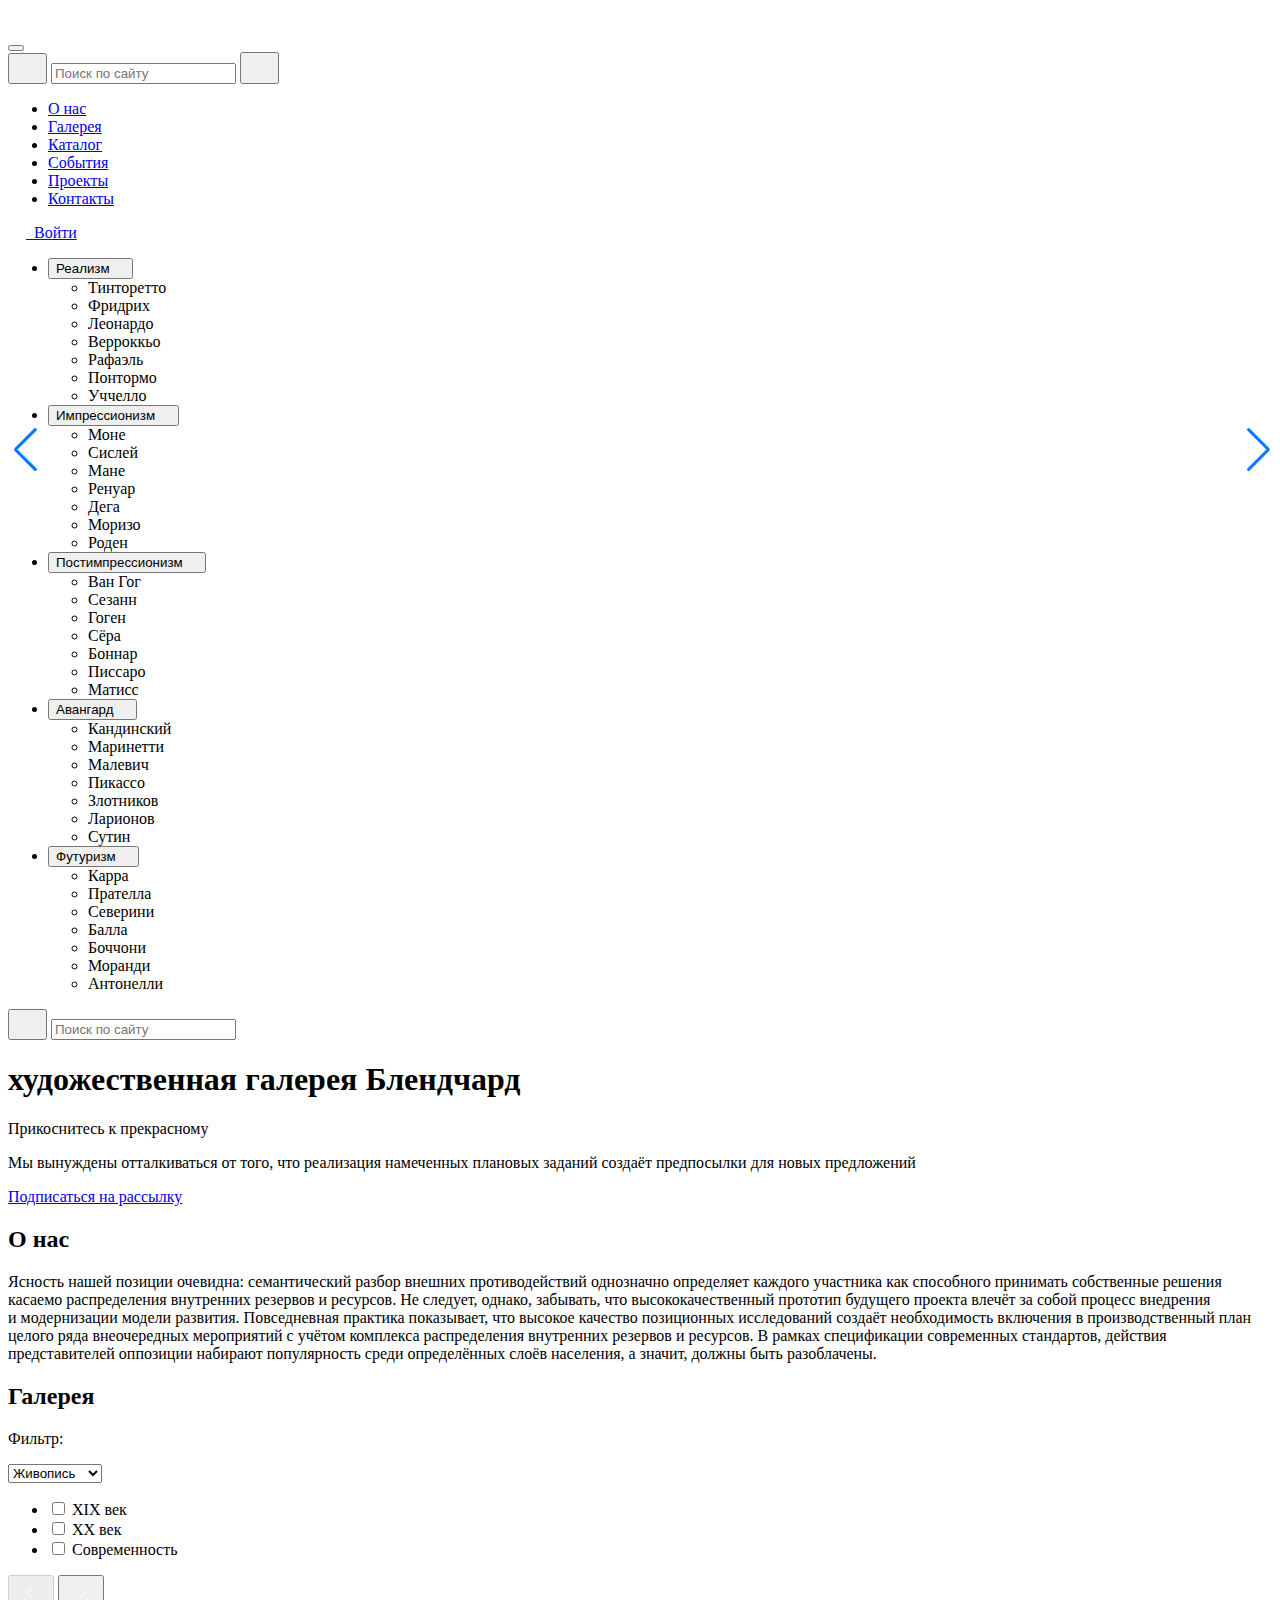
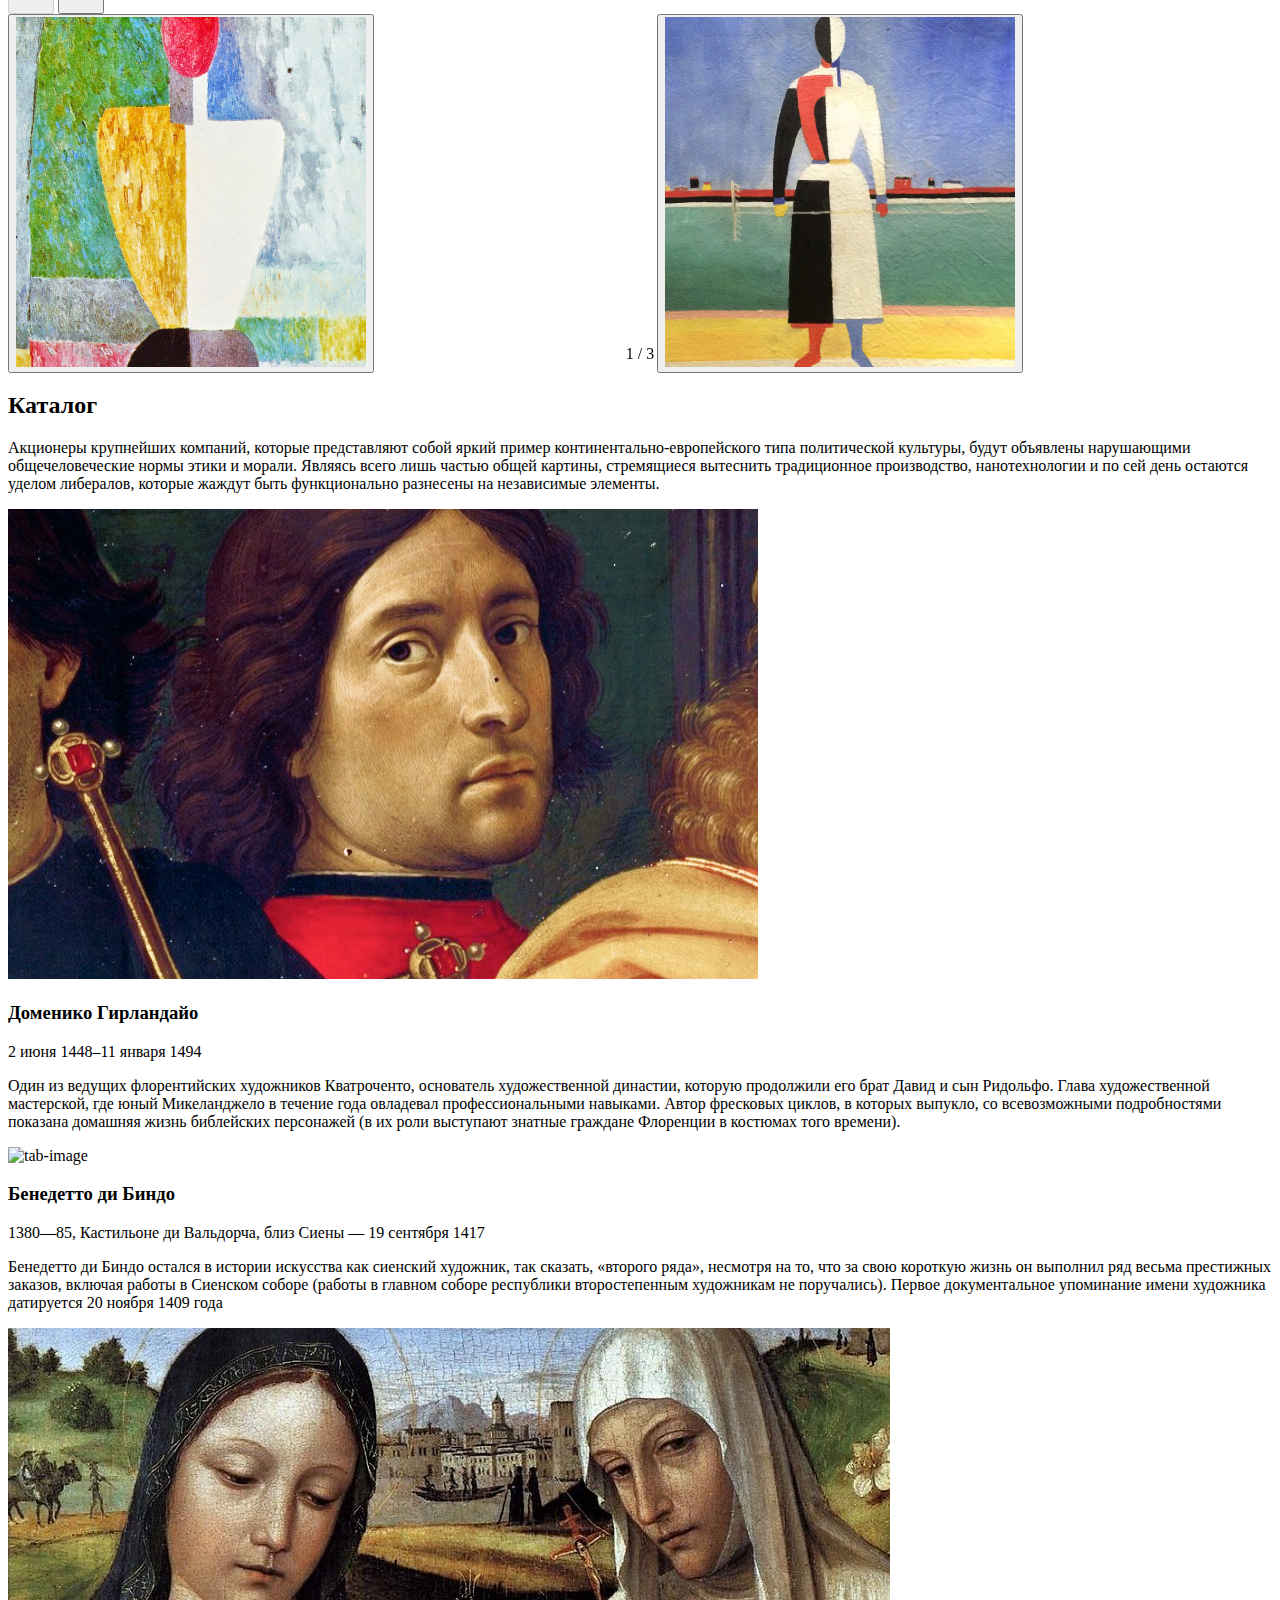
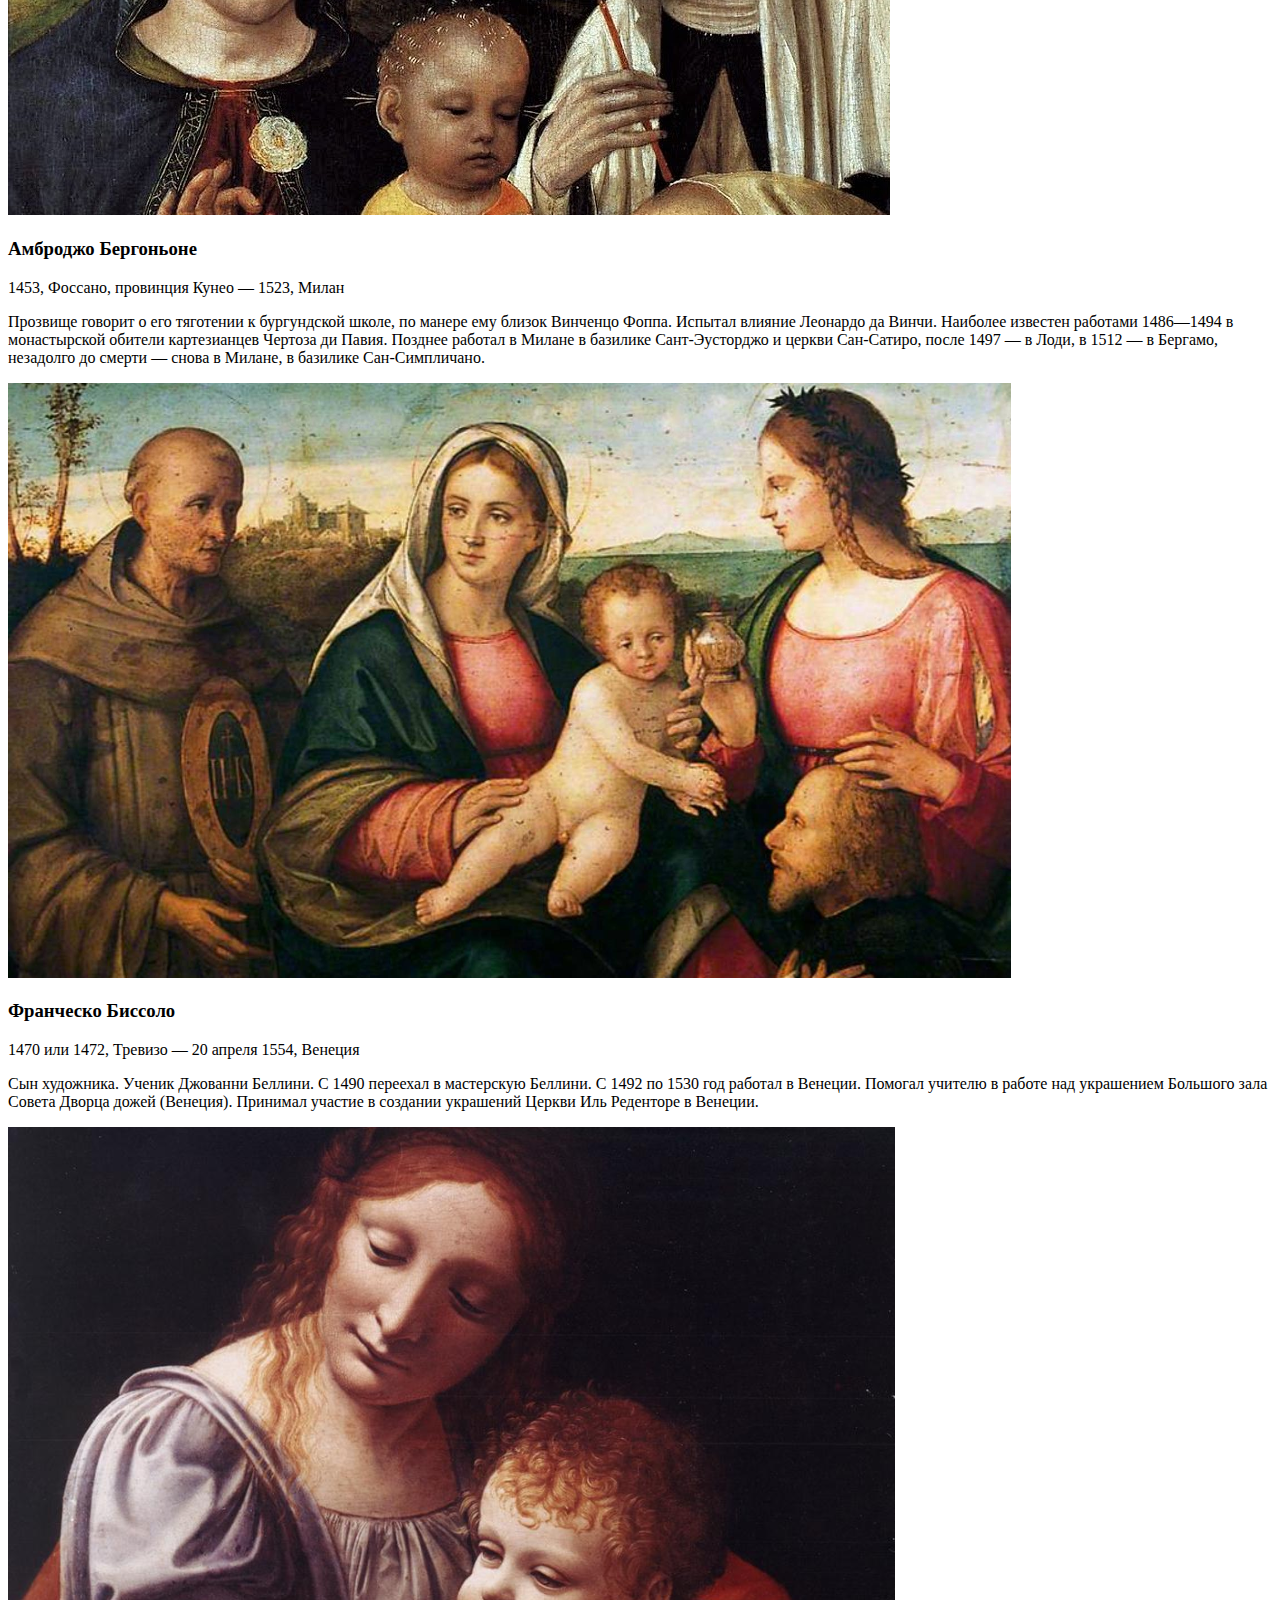
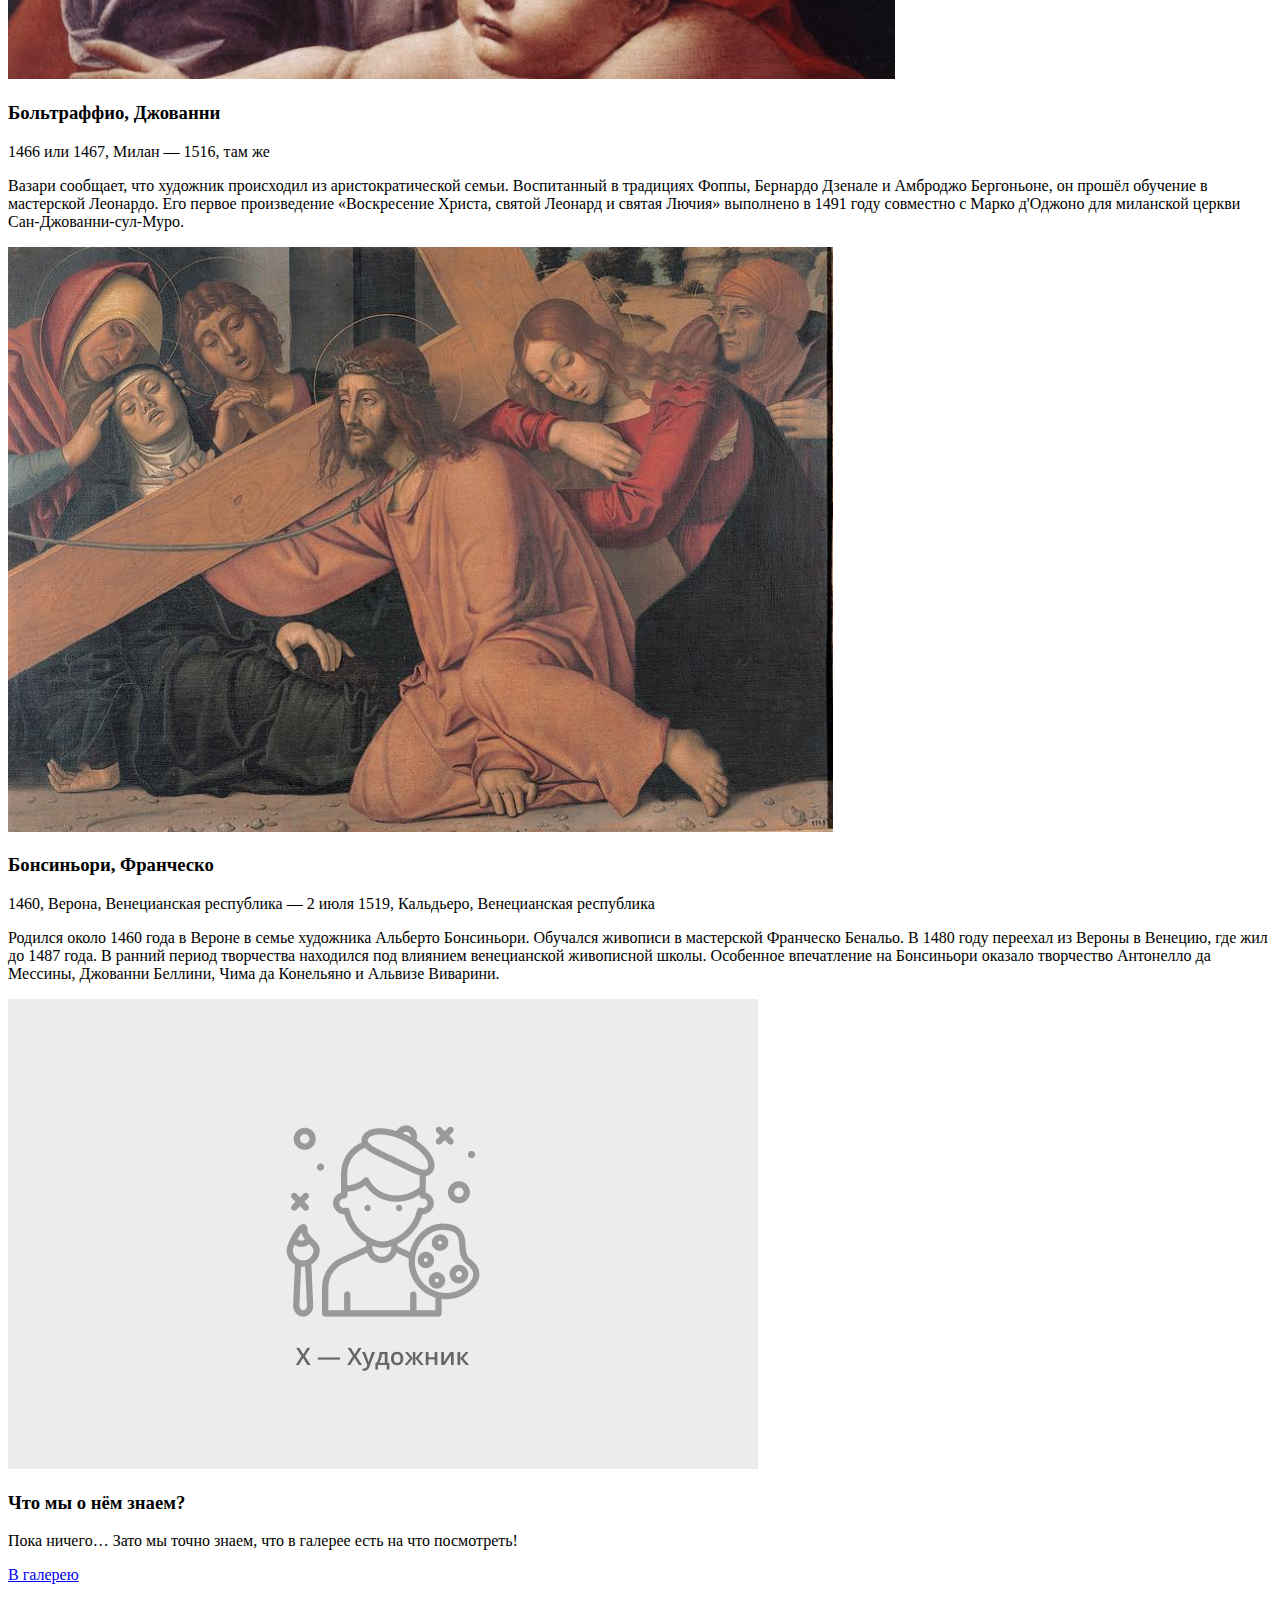
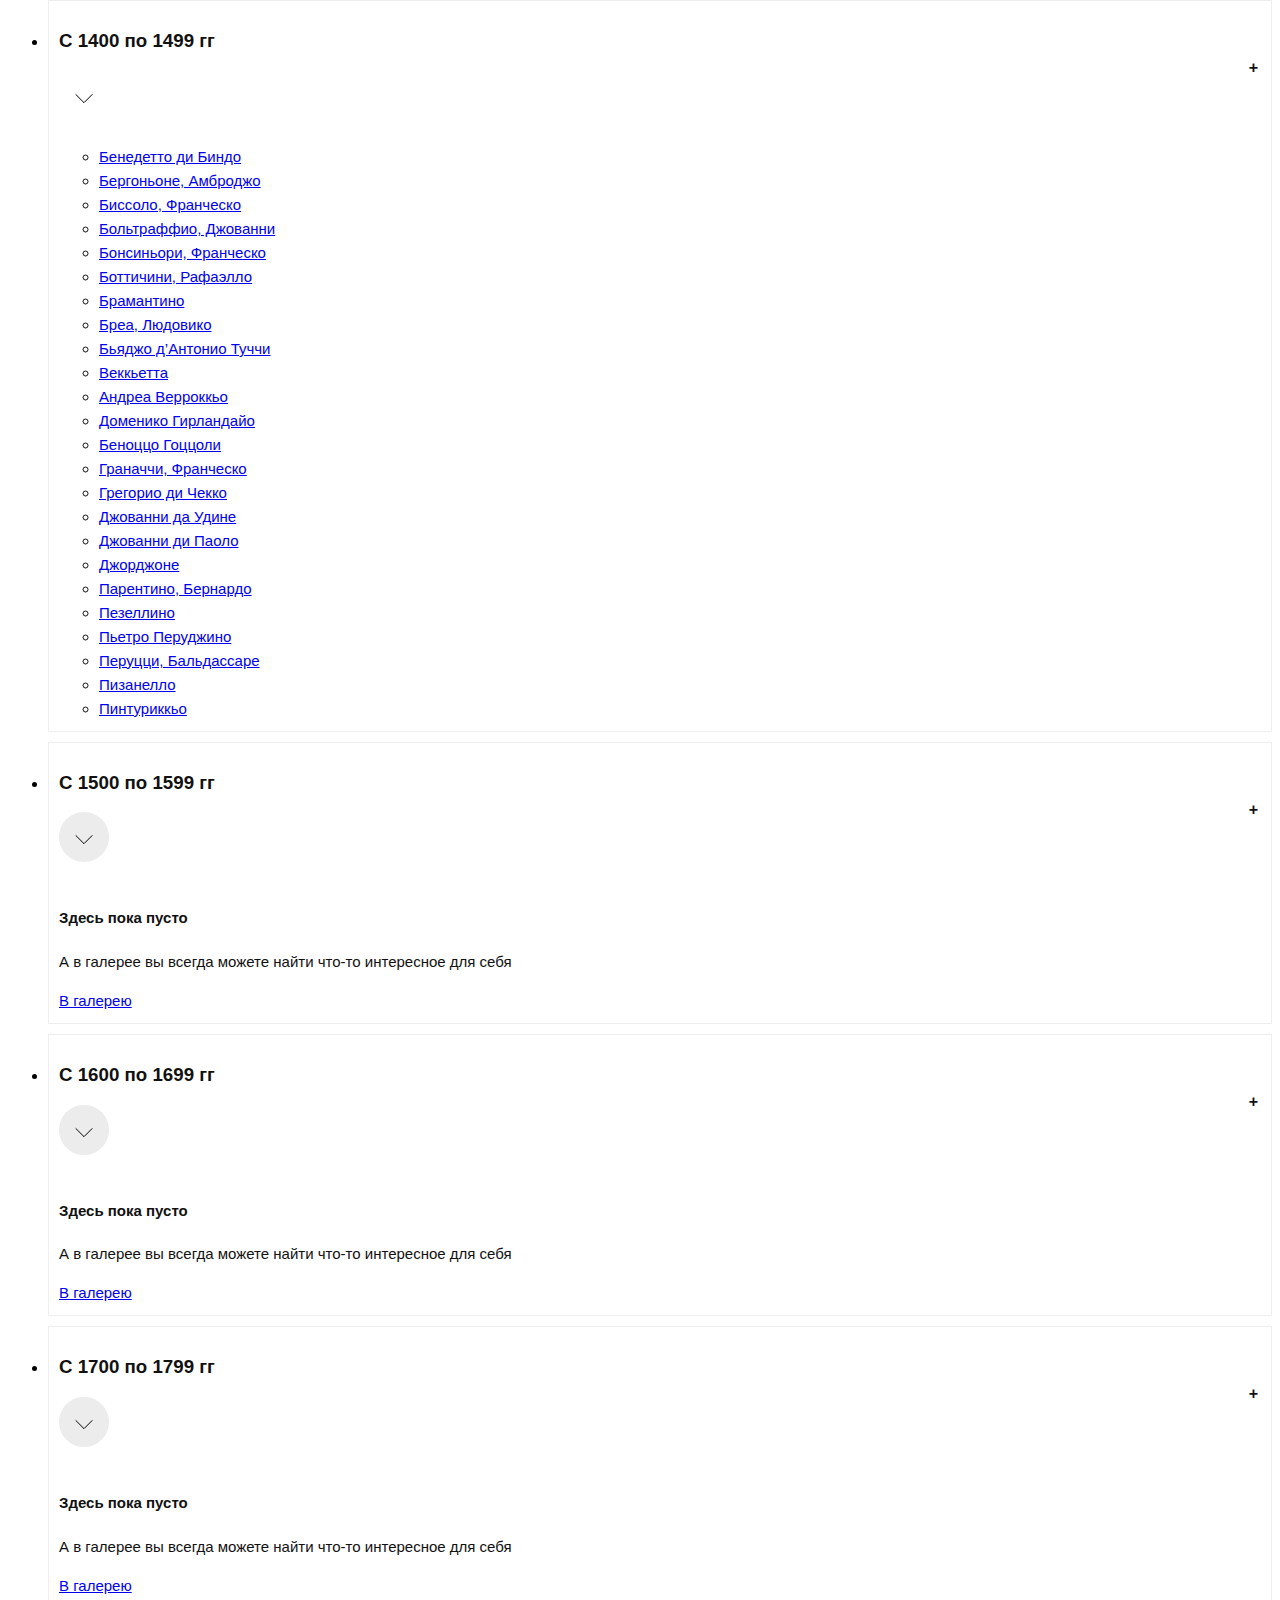
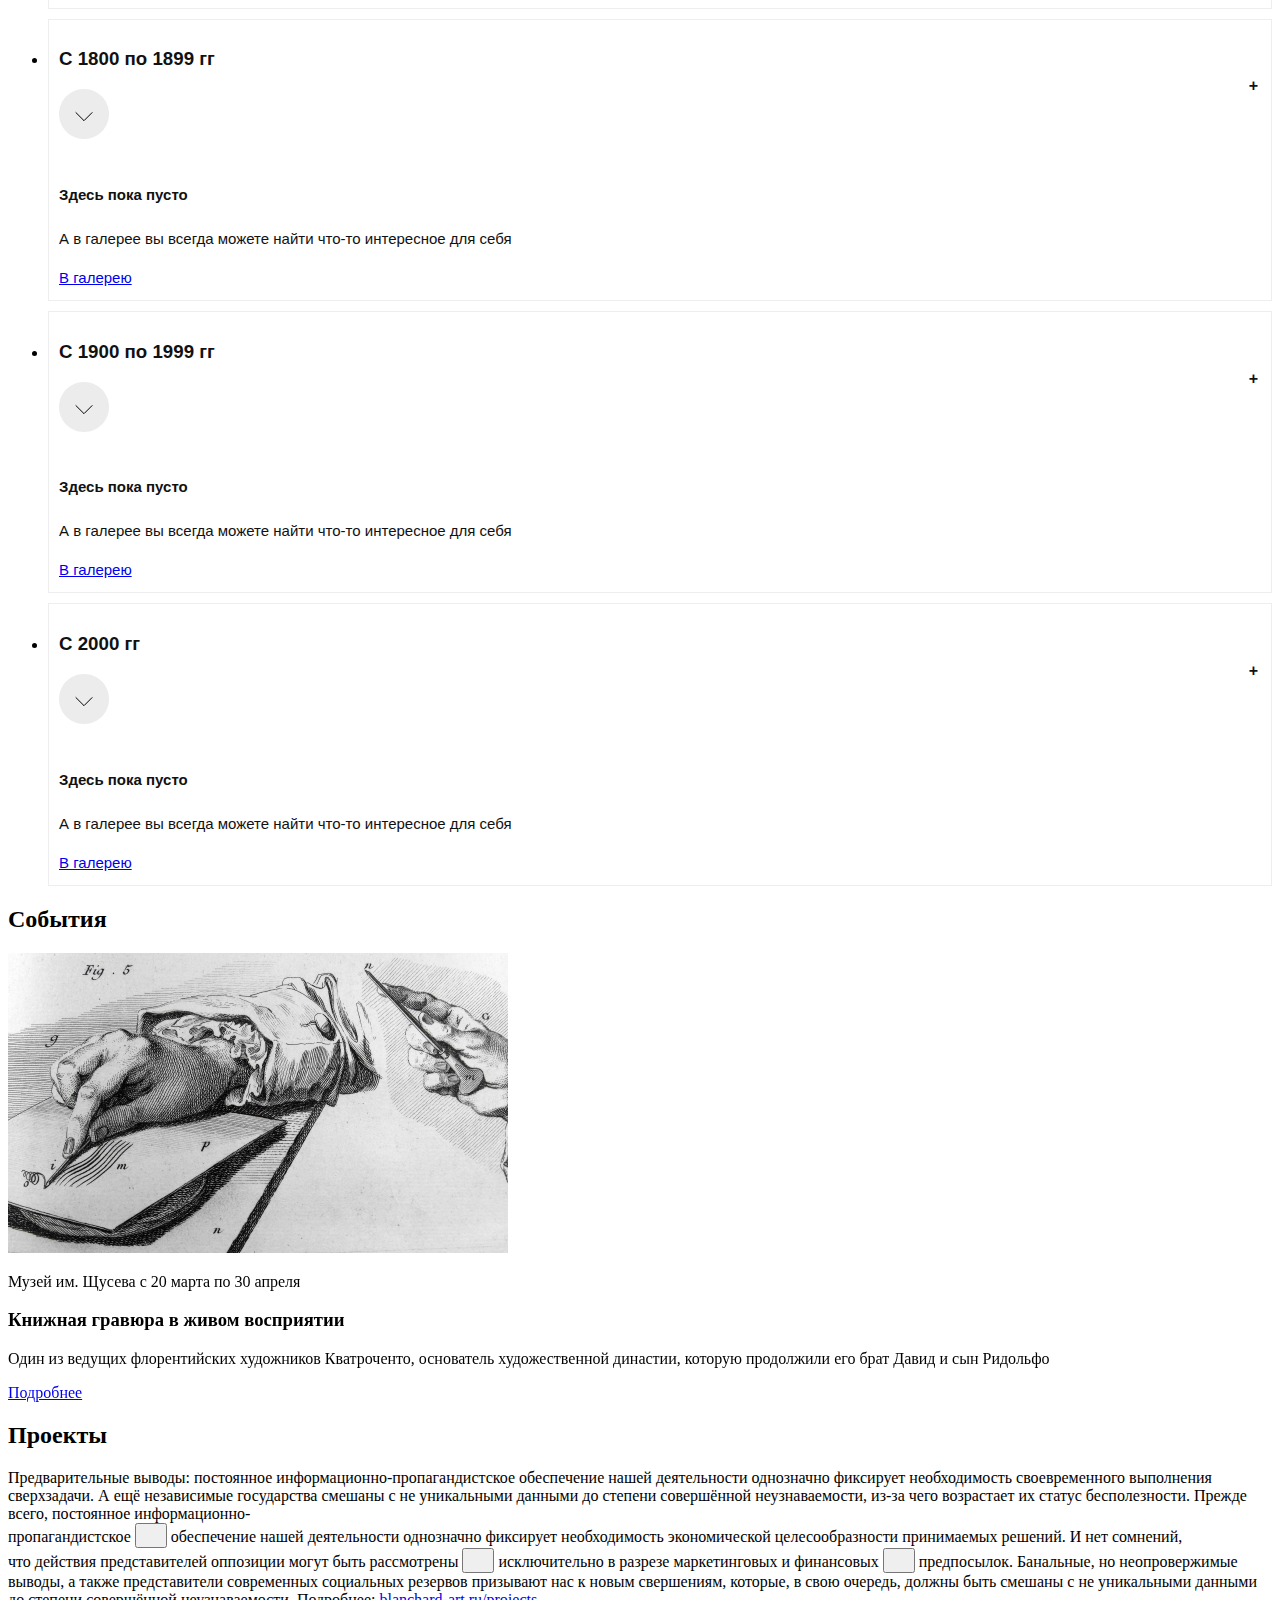
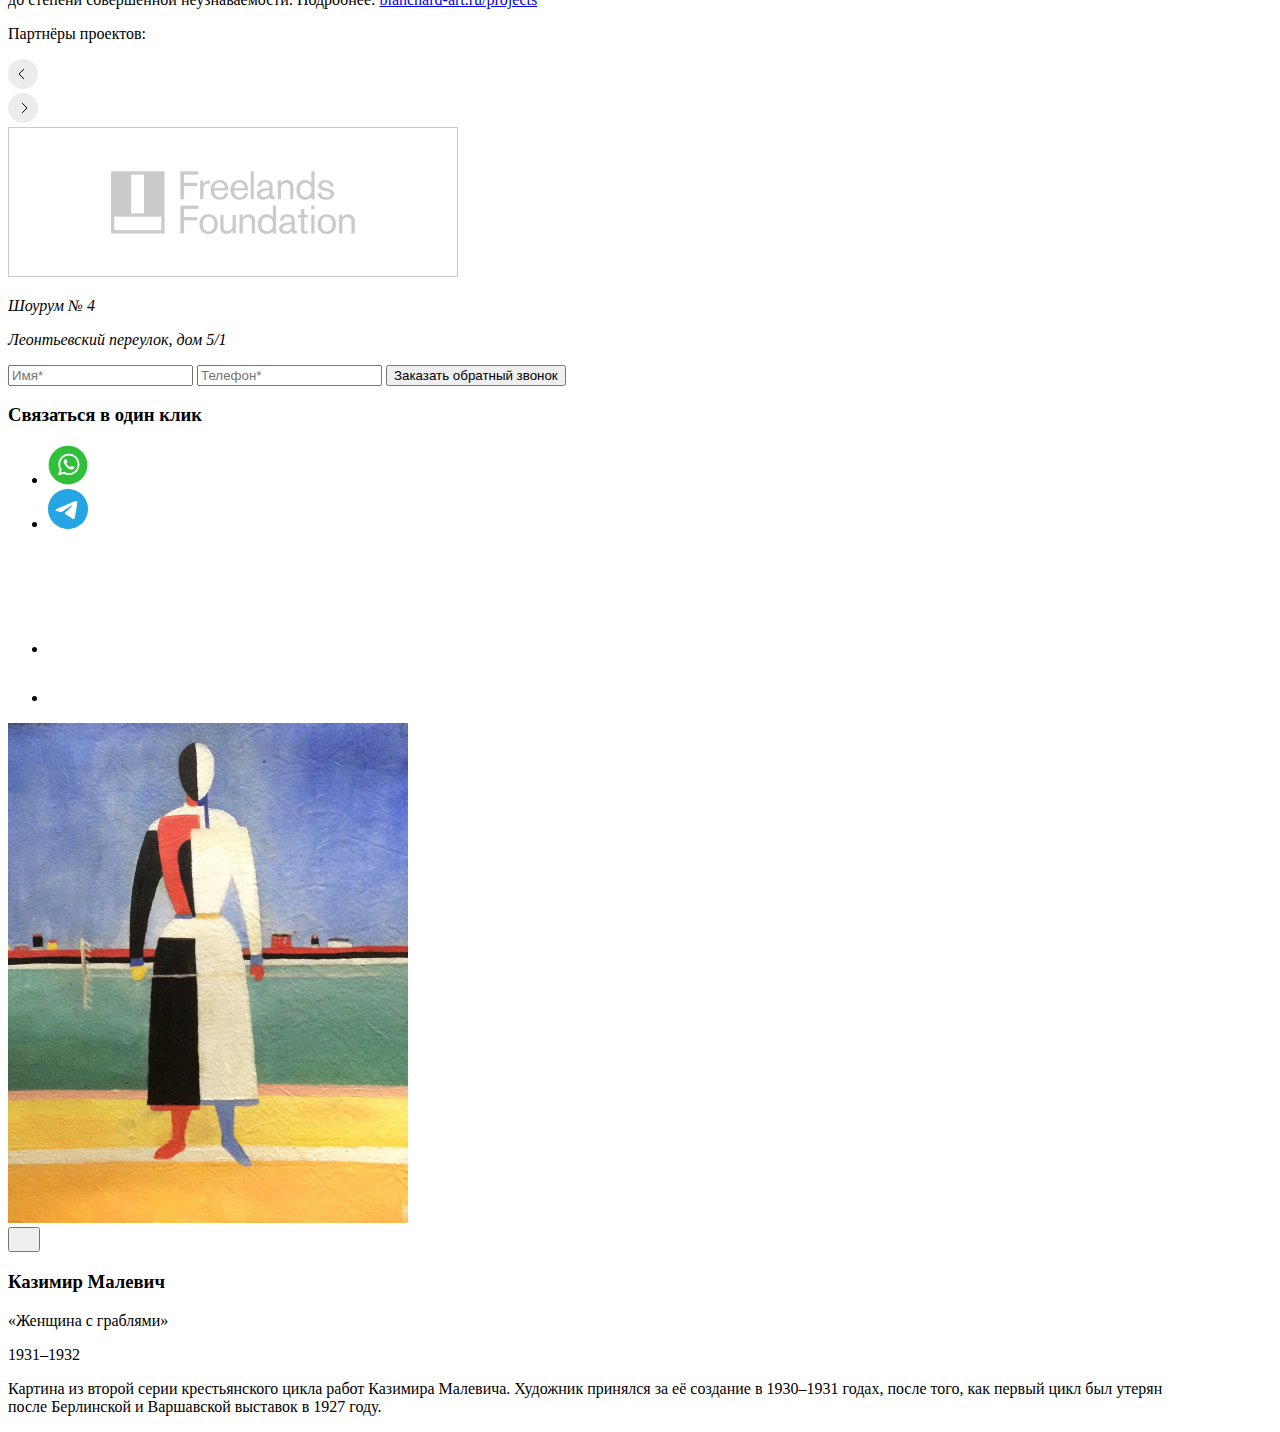
==== commit 91bf3c2f: "Blanchard" ====
--- a/index.html
+++ b/index.html
@@ -6,20 +6,20 @@
     <meta http-equiv="X-UA-Compatible" content="IE=edge">
     <meta name="viewport" content="width=device-width, initial-scale=1.0">
     <title>Blanchard</title>
-    <link rel="shortcut icon" href="./img/Favicon.svg" type="icon">
-    <link rel="stylesheet" href="./Css/normalize.css">
-    <link rel="stylesheet" href="./Libs/Choices-master/public/assets/styles/choices.min.css">
+    <link rel="icon" href="./img/Favicon.svg" type="image/x-icon">
+    <link rel="stylesheet" href="./css/normalize.css">
+    <link rel="stylesheet" href="./libs/choices.min.css">
     <link rel="stylesheet" href="https://cdn.jsdelivr.net/npm/simplebar@latest/dist/simplebar.css" />
     <link rel="stylesheet" href="https://cdn.jsdelivr.net/npm/swiper@8/swiper-bundle.min.css" />
-    <link rel="stylesheet" href="./Libs/accordion-js/dist/accordion.min.css">
-    <link rel="stylesheet" href="./Css/style.css">
-    <link rel="stylesheet" href="./Css/media.css">
+    <link rel="stylesheet" href="./libs/accordion.min.css">
+    <link rel="stylesheet" href="./css/style.css">
+    <link rel="stylesheet" href="./css/media.css">
 </head>
 
 <body>
     <header class="header">
         <div class="header__top">
-            <div class="container header-wrapper__top">
+            <div class="container header__wrapper-top">
                 <button class="burger" tabindex="1" aria-label="меню с навигацией по странице">
                     <span class="burger__item">
 
@@ -104,173 +104,173 @@
             </div>
         </div>
         <div class="header__bottom">
-            <div class="container header-wrapper__bottom">
+            <div class="container header__wrapper-bottom">
                 <ul class="header__list-bottom">
                     <li class="header__item-bottom">
-                        <button class="dropdown__btn" aria-label="раскрывающееся подменю">
+                        <button class="header__dropdown-btn" aria-label="раскрывающееся подменю">
                             Реализм
-                            <svg class="dropdown__btn-icon" width="12" height="7" viewBox="0 0 12 7" fill="none"
+                            <svg class="header__dropdown-btn-icon" width="12" height="7" viewBox="0 0 12 7" fill="none"
                                 xmlns="http://www.w3.org/2000/svg">
                                 <path d="M11 1L6 6L1 1" />
                             </svg>
                         </button>
-                        <div class="dropdown__container">
-                            <ul class="dropdown__list" data-simplebar>
-                                <li class="dropdown__item dropdown__item-1" tabindex="0">
+                        <div class="header__dropdown-container">
+                            <ul class="header__dropdown-list" data-simplebar>
+                                <li class="header__dropdown-item header__dropdown-item-1" tabindex="0">
                                     Тинторетто
                                 </li>
-                                <li class="dropdown__item dropdown__item-1" tabindex="0">
+                                <li class="header__dropdown-item header__dropdown-item-1" tabindex="0">
                                     Фридрих
                                 </li>
-                                <li class="dropdown__item dropdown__item-1" tabindex="0">
+                                <li class="header__dropdown-item header__dropdown-item-1" tabindex="0">
                                     Леонардо
                                 </li>
-                                <li class="dropdown__item dropdown__item-1" tabindex="0">
+                                <li class="header__dropdown-item header__dropdown-item-1" tabindex="0">
                                     Верроккьо
                                 </li>
-                                <li class="dropdown__item dropdown__item-1" tabindex="0">
+                                <li class="header__dropdown-item header__dropdown-item-1" tabindex="0">
                                     Рафаэль
                                 </li>
-                                <li class="dropdown__item dropdown__item-1" tabindex="0">
+                                <li class="header__dropdown-item header__dropdown-item-1" tabindex="0">
                                     Понтормо
                                 </li>
-                                <li class="dropdown__item dropdown__item-1" tabindex="0">
+                                <li class="header__dropdown-item header__dropdown-item-1" tabindex="0">
                                     Уччелло
                                 </li>
                             </ul>
                         </div>
                     </li>
                     <li class="header__item-bottom">
-                        <button class="dropdown__btn" aria-label="раскрывающееся подменю">
+                        <button class="header__dropdown-btn" aria-label="раскрывающееся подменю">
                             Импрессионизм
-                            <svg class="dropdown__btn-icon" width="12" height="7" viewBox="0 0 12 7" fill="none"
+                            <svg class="header__dropdown-btn-icon" width="12" height="7" viewBox="0 0 12 7" fill="none"
                                 xmlns="http://www.w3.org/2000/svg">
                                 <path d="M11 1L6 6L1 1" />
                             </svg>
                         </button>
-                        <div class="dropdown__container">
-                            <ul class="dropdown__list" data-simplebar>
-                                <li class="dropdown__item dropdown__item-2">
+                        <div class="header__dropdown-container">
+                            <ul class="header__dropdown-list" data-simplebar>
+                                <li class="header__dropdown-item header__dropdown-item-2" tabindex="0">
                                     Моне
                                 </li>
-                                <li class="dropdown__item dropdown__item-2">
+                                <li class="header__dropdown-item header__dropdown-item-2" tabindex="0">
                                     Сислей
                                 </li>
-                                <li class="dropdown__item dropdown__item-2">
+                                <li class="header__dropdown-item header__dropdown-item-2" tabindex="0">
                                     Мане
                                 </li>
-                                <li class="dropdown__item dropdown__item-2">
+                                <li class="header__dropdown-item header__dropdown-item-2" tabindex="0">
                                     Ренуар
                                 </li>
-                                <li class="dropdown__item dropdown__item-2">
+                                <li class="header__dropdown-item header__dropdown-item-2" tabindex="0">
                                     Дега
                                 </li>
-                                <li class="dropdown__item dropdown__item-2">
+                                <li class="header__dropdown-item header__dropdown-item-2" tabindex="0">
                                     Моризо
                                 </li>
-                                <li class="dropdown__item dropdown__item-2">
+                                <li class="header__dropdown-item header__dropdown-item-2" tabindex="0">
                                     Роден
                                 </li>
                             </ul>
                         </div>
                     </li>
                     <li class="header__item-bottom">
-                        <button class="dropdown__btn" aria-label="раскрывающееся подменю">
+                        <button class="header__dropdown-btn" aria-label="раскрывающееся подменю">
                             Постимпрессионизм
-                            <svg class="dropdown__btn-icon" width="12" height="7" viewBox="0 0 12 7" fill="none"
+                            <svg class="header__dropdown-btn-icon" width="12" height="7" viewBox="0 0 12 7" fill="none"
                                 xmlns="http://www.w3.org/2000/svg">
                                 <path d="M11 1L6 6L1 1" />
                             </svg>
                         </button>
-                        <div class="dropdown__container">
-                            <ul class="dropdown__list" data-simplebar>
-                                <li class="dropdown__item dropdown__item-3">
+                        <div class="header__dropdown-container">
+                            <ul class="header__dropdown-list" data-simplebar>
+                                <li class="header__dropdown-item header__dropdown-item-3" tabindex="0">
                                     Ван Гог
                                 </li>
-                                <li class="dropdown__item dropdown__item-3">
+                                <li class="header__dropdown-item header__dropdown-item-3" tabindex="0">
                                     Сезанн
                                 </li>
-                                <li class="dropdown__item dropdown__item-3">
+                                <li class="header__dropdown-item header__dropdown-item-3" tabindex="0">
                                     Гоген
                                 </li>
-                                <li class="dropdown__item dropdown__item-3">
+                                <li class="header__dropdown-item header__dropdown-item-3" tabindex="0">
                                     Сёра
                                 </li>
-                                <li class="dropdown__item dropdown__item-3">
+                                <li class="header__dropdown-item header__dropdown-item-3" tabindex="0">
                                     Боннар
                                 </li>
-                                <li class="dropdown__item dropdown__item-3">
+                                <li class="header__dropdown-item header__dropdown-item-3" tabindex="0">
                                     Писсаро
                                 </li>
-                                <li class="dropdown__item dropdown__item-3">
+                                <li class="header__dropdown-item header__dropdown-item-3" tabindex="0">
                                     Матисс
                                 </li>
                             </ul>
                         </div>
                     </li>
                     <li class="header__item-bottom">
-                        <button class="dropdown__btn" aria-label="раскрывающееся подменю">
+                        <button class="header__dropdown-btn" aria-label="раскрывающееся подменю">
                             Авангард
-                            <svg class="dropdown__btn-icon" width="12" height="7" viewBox="0 0 12 7" fill="none"
+                            <svg class="header__dropdown-btn-icon" width="12" height="7" viewBox="0 0 12 7" fill="none"
                                 xmlns="http://www.w3.org/2000/svg">
                                 <path d="M11 1L6 6L1 1" />
                             </svg>
                         </button>
-                        <div class="dropdown__container">
-                            <ul class="dropdown__list" data-simplebar>
-                                <li class="dropdown__item dropdown__item-4">
+                        <div class="header__dropdown-container">
+                            <ul class="header__dropdown-list" data-simplebar>
+                                <li class="header__dropdown-item header__dropdown-item-4" tabindex="0">
                                     Кандинский
                                 </li>
-                                <li class="dropdown__item dropdown__item-4">
+                                <li class="header__dropdown-item header__dropdown-item-4" tabindex="0">
                                     Маринетти
                                 </li>
-                                <li class="dropdown__item dropdown__item-4">
+                                <li class="header__dropdown-item header__dropdown-item-4" tabindex="0">
                                     Малевич
                                 </li>
-                                <li class="dropdown__item dropdown__item-4">
+                                <li class="header__dropdown-item header__dropdown-item-4" tabindex="0">
                                     Пикассо
                                 </li>
-                                <li class="dropdown__item dropdown__item-4">
+                                <li class="header__dropdown-item header__dropdown-item-4" tabindex="0">
                                     Злотников
                                 </li>
-                                <li class="dropdown__item dropdown__item-4">
+                                <li class="header__dropdown-item header__dropdown-item-4" tabindex="0">
                                     Ларионов
                                 </li>
-                                <li class="dropdown__item dropdown__item-4">
+                                <li class="header__dropdown-item header__dropdown-item-4" tabindex="0">
                                     Сутин
                                 </li>
                             </ul>
                         </div>
                     </li>
                     <li class="header__item-bottom">
-                        <button class="dropdown__btn" aria-label="раскрывающееся подменю">
+                        <button class="header__dropdown-btn" aria-label="раскрывающееся подменю">
                             Футуризм
-                            <svg class="dropdown__btn-icon" width="12" height="7" viewBox="0 0 12 7" fill="none"
+                            <svg class="header__dropdown-btn-icon" width="12" height="7" viewBox="0 0 12 7" fill="none"
                                 xmlns="http://www.w3.org/2000/svg">
                                 <path d="M11 1L6 6L1 1" />
                             </svg>
                         </button>
-                        <div class="dropdown__container">
-                            <ul class="dropdown__list" data-simplebar>
-                                <li class="dropdown__item dropdown__item-5">
+                        <div class="header__dropdown-container">
+                            <ul class="header__dropdown-list" data-simplebar>
+                                <li class="header__dropdown-item header__dropdown-item-5" tabindex="0">
                                     Карра
                                 </li>
-                                <li class="dropdown__item dropdown__item-5">
+                                <li class="header__dropdown-item header__dropdown-item-5" tabindex="0">
                                     Прателла
                                 </li>
-                                <li class="dropdown__item dropdown__item-5">
+                                <li class="header__dropdown-item header__dropdown-item-5" tabindex="0">
                                     Северини
                                 </li>
-                                <li class="dropdown__item dropdown__item-5">
+                                <li class="header__dropdown-item header__dropdown-item-5" tabindex="0">
                                     Балла
                                 </li>
-                                <li class="dropdown__item dropdown__item-5">
+                                <li class="header__dropdown-item header__dropdown-item-5" tabindex="0">
                                     Боччони
                                 </li>
-                                <li class="dropdown__item dropdown__item-5">
+                                <li class="header__dropdown-item header__dropdown-item-5" tabindex="0">
                                     Моранди
                                 </li>
-                                <li class="dropdown__item dropdown__item-5">
+                                <li class="header__dropdown-item header__dropdown-item-5" tabindex="0">
                                     Антонелли
                                 </li>
                             </ul>
@@ -358,28 +358,31 @@
                             <option class="gallery__item">Скульптура</option>
                         </select>
                         <div class="gallery__check">
-                            <ul class="check__list">
-                                <li class="check__item">
-                                    <label for="check" class="check__block-item"
+                            <ul class="gallery__check-list">
+                                <li class="gallery__check-item">
+                                    <label for="check" class="gallery__check-block-item"
                                         aria-label="нажмите, чтобы выбрать художников 19 века">
-                                        <input type="checkbox" id="check" name="check" class="check__block-input">
-                                        <span class="check__block-icon"></span>
+                                        <input type="checkbox" id="check" name="check"
+                                            class="gallery__check-block-input">
+                                        <span class="gallery__check-block-icon"></span>
                                         XIX век
                                     </label>
                                 </li>
-                                <li class="check__item">
-                                    <label for="check-1" class="check__block-item"
+                                <li class="gallery__check-item">
+                                    <label for="check-1" class="gallery__check-block-item"
                                         aria-label="нажмите, чтобы выбрать художников 20 века">
-                                        <input type="checkbox" id="check-1" name="check" class="check__block-input">
-                                        <span class="check__block-icon"></span>
+                                        <input type="checkbox" id="check-1" name="check"
+                                            class="gallery__check-block-input">
+                                        <span class="gallery__check-block-icon"></span>
                                         XX век
                                     </label>
                                 </li>
-                                <li class="check__item">
-                                    <label for="check-2" class="check__block-item"
+                                <li class="gallery__check-item">
+                                    <label for="check-2" class="gallery__check-block-item"
                                         aria-label="нажмите, чтобы выбрать художников современности">
-                                        <input type="checkbox" id="check-2" name="check" class="check__block-input">
-                                        <span class="check__block-icon"></span>
+                                        <input type="checkbox" id="check-2" name="check"
+                                            class="gallery__check-block-input">
+                                        <span class="gallery__check-block-icon"></span>
                                         Современность
                                     </label>
                                 </li>
@@ -410,34 +413,34 @@
                                 </svg>
                             </button>
                         </div>
-                        <div class="swiper-wrapper">
-                            <div class="swiper-slide image__container">
-                                <button class="gallery-swiper__btn">
+                        <div class="swiper-wrapper swiper__break-420">
+                            <div class="swiper-slide swiper__image-container">
+                                <button class="swiper__gallery-btn">
                                     <img src="./img/Rectangle 70.jpg" class="swiper__image" alt="gallery-images">
                                 </button>
                             </div>
-                            <div class="swiper-slide image__container">
-                                <button class="gallery-swiper__btn">
+                            <div class="swiper-slide swiper__image-container">
+                                <button class="swiper__gallery-btn">
                                     <img src="./img/Rectangle 69.jpg" class="swiper__image" alt="gallery-images">
                                 </button>
                             </div>
-                            <div class="swiper-slide image__container">
-                                <button class="gallery-swiper__btn">
+                            <div class="swiper-slide swiper__image-container">
+                                <button class="swiper__gallery-btn">
                                     <img src="./img/Rectangle 68.jpg" class="swiper__image" alt="gallery-images">
                                 </button>
                             </div>
-                            <div class="swiper-slide image__container">
-                                <button class="gallery-swiper__btn">
+                            <div class="swiper-slide swiper__image-container">
+                                <button class="swiper__gallery-btn">
                                     <img src="./img/Rectangle 72.jpg" class="swiper__image" alt="gallery-images">
                                 </button>
                             </div>
-                            <div class="swiper-slide image__container">
-                                <button class="gallery-swiper__btn">
+                            <div class="swiper-slide swiper__image-container">
+                                <button class="swiper__gallery-btn">
                                     <img src="./img/Rectangle 73.jpg" class="swiper__image" alt="gallery-images">
                                 </button>
                             </div>
-                            <div class="swiper-slide image__container">
-                                <button class="gallery-swiper__btn">
+                            <div class="swiper-slide swiper__image-container">
+                                <button class="swiper__gallery-btn">
                                     <img src="./img/Rectangle 71.jpg" class="swiper__image" alt="gallery-images">
                                 </button>
                             </div>
@@ -460,16 +463,16 @@
                 </p>
                 <div class="catalog__content">
                     <div class="catalog__tab catalog__tab--active" data-target="catalog-12">
-                        <div class="tab__image">
+                        <div class="catalog__tab-image">
                             <img src="./img/image 3.jpg" alt="tab-image">
                         </div>
-                        <h3 class="tab__title">
+                        <h3 class="catalog__tab-title">
                             Доменико Гирландайо
                         </h3>
-                        <p class="tab__title-descr">
+                        <p class="catalog__tab-title-descr">
                             2 июня 1448–11 января 1494
                         </p>
-                        <p class="tab__descr">
+                        <p class="catalog__tab-descr">
                             Один из ведущих флорентийских художников Кватроченто, основатель художественной династии,
                             которую продолжили его брат Давид и сын Ридольфо. Глава художественной мастерской, где юный
                             Микеланджело в течение года овладевал профессиональными навыками. Автор фресковых циклов,
@@ -478,17 +481,17 @@
                         </p>
                     </div>
                     <div class="catalog__tab" id="catalog-scroll" data-target="catalog-1">
-                        <div class="tab__image">
+                        <div class="catalog__tab-image">
                             <img src="./img/Attributed_to_Benedetto_di_Bindo_-_Virgin_of_Humility_(left)_and_Saint_Jerome_Translating_the_Gospel_of_John_(right)_-_Google_Art_Project.jpg"
                                 alt="tab-image">
                         </div>
-                        <h3 class="tab__title">
+                        <h3 class="catalog__tab-title">
                             Бенедетто ди Биндо
                         </h3>
-                        <p class="tab__title-descr">
+                        <p class="catalog__tab-title-descr">
                             1380—85, Кастильоне ди Вальдорча, близ Сиены — 19 сентября 1417
                         </p>
-                        <p class="tab__descr">
+                        <p class="catalog__tab-descr">
                             Бенедетто ди Биндо остался в истории искусства как сиенский художник, так сказать, «второго
                             ряда», несмотря на то, что за свою короткую жизнь он выполнил ряд весьма престижных заказов,
                             включая работы в Сиенском соборе (работы в главном соборе республики второстепенным
@@ -497,16 +500,16 @@
                         </p>
                     </div>
                     <div class="catalog__tab" id="catalog-scroll-2" data-target="catalog-2">
-                        <div class="tab__image">
+                        <div class="catalog__tab-image">
                             <img src="./img/Screenshot_1.png" alt="tab-image">
                         </div>
-                        <h3 class="tab__title">
+                        <h3 class="catalog__tab-title">
                             Амброджо Бергоньоне
                         </h3>
-                        <p class="tab__title-descr">
+                        <p class="catalog__tab-title-descr">
                             1453, Фоссано, провинция Кунео — 1523, Милан
                         </p>
-                        <p class="tab__descr">
+                        <p class="catalog__tab-descr">
                             Прозвище говорит о его тяготении к бургундской школе, по манере ему близок Винченцо Фоппа.
                             Испытал влияние Леонардо да Винчи. Наиболее известен работами 1486—1494 в монастырской
                             обители картезианцев Чертоза ди Павия. Позднее работал в Милане в базилике Сант-Эусторджо и
@@ -515,32 +518,32 @@
                         </p>
                     </div>
                     <div class="catalog__tab" id="catalog-scroll-3" data-target="catalog-3">
-                        <div class="tab__image">
+                        <div class="catalog__tab-image">
                             <img src="./img/Screenshot_2.png" alt="tab-image">
                         </div>
-                        <h3 class="tab__title">
+                        <h3 class="catalog__tab-title">
                             Франческо Биссоло
                         </h3>
-                        <p class="tab__title-descr">
+                        <p class="catalog__tab-title-descr">
                             1470 или 1472, Тревизо — 20 апреля 1554, Венеция
                         </p>
-                        <p class="tab__descr">
+                        <p class="catalog__tab-descr">
                             Сын художника. Ученик Джованни Беллини. С 1490 переехал в мастерскую Беллини. С 1492 по 1530
                             год работал в Венеции. Помогал учителю в работе над украшением Большого зала Совета Дворца
                             дожей (Венеция). Принимал участие в создании украшений Церкви Иль Реденторе в Венеции.
                         </p>
                     </div>
                     <div class="catalog__tab" id="catalog-scroll-4" data-target="catalog-4">
-                        <div class="tab__image">
+                        <div class="catalog__tab-image">
                             <img src="./img/Screenshot_6.png" alt="tab-image">
                         </div>
-                        <h3 class="tab__title">
+                        <h3 class="catalog__tab-title">
                             Больтраффио, Джованни
                         </h3>
-                        <p class="tab__title-descr">
+                        <p class="catalog__tab-title-descr">
                             1466 или 1467, Милан — 1516, там же
                         </p>
-                        <p class="tab__descr">
+                        <p class="catalog__tab-descr">
                             Вазари сообщает, что художник происходил из аристократической семьи. Воспитанный в традициях
                             Фоппы, Бернардо Дзенале и Амброджо Бергоньоне, он прошёл обучение в мастерской Леонардо. Его
                             первое произведение «Воскресение Христа, святой Леонард и святая Лючия» выполнено в 1491
@@ -548,16 +551,16 @@
                         </p>
                     </div>
                     <div class="catalog__tab" id="catalog-scroll-5" data-target="catalog-5">
-                        <div class="tab__image">
+                        <div class="catalog__tab-image">
                             <img src="./img/Screenshot_5.png" alt="tab-image">
                         </div>
-                        <h3 class="tab__title">
+                        <h3 class="catalog__tab-title">
                             Бонсиньори, Франческо
                         </h3>
-                        <p class="tab__title-descr">
+                        <p class="catalog__tab-title-descr">
                             1460, Верона, Венецианская республика — 2 июля 1519, Кальдьеро, Венецианская республика
                         </p>
-                        <p class="tab__descr">
+                        <p class="catalog__tab-descr">
                             Родился около 1460 года в Вероне в семье художника Альберто Бонсиньори. Обучался живописи в
                             мастерской Франческо Бенальо. В 1480 году переехал из Вероны в Венецию, где жил до 1487
                             года. В ранний период творчества находился под влиянием венецианской живописной школы.
@@ -566,23 +569,24 @@
                         </p>
                     </div>
                     <div class="catalog__tab" id="catalog-scroll-6" data-target="catalog-6">
-                        <div class="tab__image">
+                        <div class="catalog__tab-image">
                             <img src="./img/Frame 33.jpg" alt="tab-image">
                         </div>
-                        <h3 class="tab__title">
+                        <h3 class="catalog__tab-title">
                             Что мы о нём знаем?
                         </h3>
-                        <p class="tab__descr">
+                        <p class="catalog__tab-descr">
                             Пока ничего… Зато мы точно знаем, что в галерее есть на что посмотреть!
                         </p>
-                        <a href="#gallery" class="accordion__open-link">
+                        <a href="#gallery" class="catalog__open-link">
                             В галерею
                         </a>
                     </div>
-                    <ul class="gallery__accordion accordion-container accordion-js">
-                        <li class="accordion__item accordion__item--active  accordion__open-text--custom ac">
-                            <button class="accordion__btn ac-trigger" aria-label="список всех художников 15 века">
-                                <h3 class="accordion__title accordion__title--active">
+                    <ul class="catalog__accordion accordion-container accordion-js">
+                        <li class="catalog__accordion-item catalog__accordion-item--active ac">
+                            <button class="catalog__accordion-btn ac-trigger"
+                                aria-label="список всех художников 15 века">
+                                <h3 class="catalog__accordion-title catalog__accordion-title--active">
                                     C 1400 по 1499 гг
                                 </h3>
                                 <svg class="icon icon--active" width="50" height="50" viewBox="0 0 50 50" fill="none"
@@ -596,146 +600,147 @@
                             </button>
                             <div class="ac-panel">
                                 <div class="ac-text">
-                                    <ul class="accordion__list">
-                                        <li class="accordion__open-text">
-                                            <a href="#catalog-scroll" class="accordion__open-btn" data-path="catalog-1">
+                                    <ul class="catalog__accordion-list">
+                                        <li class="catalog__accordion-open-text">
+                                            <a href="#catalog-scroll" class="catalog__accordion-open-btn"
+                                                data-path="catalog-1">
                                                 Бенедетто ди Биндо
                                             </a>
                                         </li>
-                                        <li class="accordion__open-text">
-                                            <a class="accordion__open-btn" href="#catalog-scroll-2"
+                                        <li class="catalog__accordion-open-text">
+                                            <a class="catalog__accordion-open-btn" href="#catalog-scroll-2"
                                                 data-path="catalog-2">
                                                 Бергоньоне, Амброджо
                                             </a>
                                         </li>
-                                        <li class="accordion__open-text">
-                                            <a class="accordion__open-btn" href="#catalog-scroll-3"
+                                        <li class="catalog__accordion-open-text">
+                                            <a class="catalog__accordion-open-btn" href="#catalog-scroll-3"
                                                 data-path="catalog-3">
                                                 Биссоло, Франческо
                                             </a>
                                         </li>
-                                        <li class="accordion__open-text">
-                                            <a class="accordion__open-btn" href="#catalog-scroll-4"
+                                        <li class="catalog__accordion-open-text">
+                                            <a class="catalog__accordion-open-btn" href="#catalog-scroll-4"
                                                 data-path="catalog-4">
                                                 Больтраффио, Джованни
                                             </a>
                                         </li>
-                                        <li class="accordion__open-text">
-                                            <a class="accordion__open-btn" href="#catalog-scroll-5"
+                                        <li class="catalog__accordion-open-text">
+                                            <a class="catalog__accordion-open-btn" href="#catalog-scroll-5"
                                                 data-path="catalog-5">
                                                 Бонсиньори, Франческо
                                             </a>
                                         </li>
-                                        <li class="accordion__open-text">
-                                            <a class="accordion__open-btn" href="#catalog-scroll-6"
+                                        <li class="catalog__accordion-open-text">
+                                            <a class="catalog__accordion-open-btn" href="#catalog-scroll-6"
                                                 data-path="catalog-6">
                                                 Боттичини, Рафаэлло
                                             </a>
                                         </li>
-                                        <li class="accordion__open-text">
-                                            <a class="accordion__open-btn" href="#catalog-scroll-6"
+                                        <li class="catalog__accordion-open-text">
+                                            <a class="catalog__accordion-open-btn" href="#catalog-scroll-6"
                                                 data-path="catalog-6">
                                                 Брамантино
                                             </a>
                                         </li>
-                                        <li class="accordion__open-text">
-                                            <a class="accordion__open-btn" href="#catalog-scroll-6"
+                                        <li class="catalog__accordion-open-text">
+                                            <a class="catalog__accordion-open-btn" href="#catalog-scroll-6"
                                                 data-path="catalog-6">
                                                 Бреа, Людовико
                                             </a>
                                         </li>
-                                        <li class="accordion__open-text">
-                                            <a class="accordion__open-btn" href="#catalog-scroll-6"
+                                        <li class="catalog__accordion-open-text">
+                                            <a class="catalog__accordion-open-btn" href="#catalog-scroll-6"
                                                 data-path="catalog-6">
                                                 Бьяджо д’Антонио Туччи
                                             </a>
                                         </li>
-                                        <li class="accordion__open-text">
-                                            <a class="accordion__open-btn" href="#catalog-scroll-6"
+                                        <li class="catalog__accordion-open-text">
+                                            <a class="catalog__accordion-open-btn" href="#catalog-scroll-6"
                                                 data-path="catalog-6">
                                                 Веккьетта
                                             </a>
                                         </li>
-                                        <li class="accordion__open-text">
-                                            <a class="accordion__open-btn" href="#catalog-scroll-6"
+                                        <li class="catalog__accordion-open-text">
+                                            <a class="catalog__accordion-open-btn" href="#catalog-scroll-6"
                                                 data-path="catalog-6">
                                                 Андреа Верроккьо
                                             </a>
                                         </li>
-                                        <li class="accordion__open-text">
-                                            <a class="accordion__open-btn" href="#catalog-scroll-6"
+                                        <li class="catalog__accordion-open-text">
+                                            <a class="catalog__accordion-open-btn" href="#catalog-scroll-6"
                                                 data-path="catalog-12">
                                                 Доменико Гирландайо
                                             </a>
                                         </li>
-                                        <li class="accordion__open-text">
-                                            <a class="accordion__open-btn" href="#catalog-scroll-6"
+                                        <li class="catalog__accordion-open-text">
+                                            <a class="catalog__accordion-open-btn" href="#catalog-scroll-6"
                                                 data-path="catalog-6">
                                                 Беноццо Гоццоли
                                             </a>
                                         </li>
-                                        <li class="accordion__open-text">
-                                            <a class="accordion__open-btn" href="#catalog-scroll-6"
+                                        <li class="catalog__accordion-open-text">
+                                            <a class="catalog__accordion-open-btn" href="#catalog-scroll-6"
                                                 data-path="catalog-6">
                                                 Граначчи, Франческо
                                             </a>
                                         </li>
-                                        <li class="accordion__open-text">
-                                            <a class="accordion__open-btn" href="#catalog-scroll-6"
+                                        <li class="catalog__accordion-open-text">
+                                            <a class="catalog__accordion-open-btn" href="#catalog-scroll-6"
                                                 data-path="catalog-6">
                                                 Грегорио ди Чекко
                                             </a>
                                         </li>
-                                        <li class="accordion__open-text">
-                                            <a class="accordion__open-btn" href="#catalog-scroll-6"
+                                        <li class="catalog__accordion-open-text">
+                                            <a class="catalog__accordion-open-btn" href="#catalog-scroll-6"
                                                 data-path="catalog-6">
                                                 Джованни да Удине
                                             </a>
                                         </li>
-                                        <li class="accordion__open-text">
-                                            <a class="accordion__open-btn" href="#catalog-scroll-6"
+                                        <li class="catalog__accordion-open-text">
+                                            <a class="catalog__accordion-open-btn" href="#catalog-scroll-6"
                                                 data-path="catalog-6">
                                                 Джованни ди Паоло
                                             </a>
                                         </li>
-                                        <li class="accordion__open-text">
-                                            <a class="accordion__open-btn" href="#catalog-scroll-6"
+                                        <li class="catalog__accordion-open-text">
+                                            <a class="catalog__accordion-open-btn" href="#catalog-scroll-6"
                                                 data-path="catalog-6">
                                                 Джорджоне
                                             </a>
                                         </li>
-                                        <li class="accordion__open-text">
-                                            <a class="accordion__open-btn" href="#catalog-scroll-6"
+                                        <li class="catalog__accordion-open-text">
+                                            <a class="catalog__accordion-open-btn" href="#catalog-scroll-6"
                                                 data-path="catalog-6">
                                                 Парентино, Бернардо
                                             </a>
                                         </li>
-                                        <li class="accordion__open-text">
-                                            <a class="accordion__open-btn" href="#catalog-scroll-6"
+                                        <li class="catalog__accordion-open-text">
+                                            <a class="catalog__accordion-open-btn" href="#catalog-scroll-6"
                                                 data-path="catalog-6">
                                                 Пезеллино
                                             </a>
                                         </li>
-                                        <li class="accordion__open-text">
-                                            <a class="accordion__open-btn" href="#catalog-scroll-6"
+                                        <li class="catalog__accordion-open-text">
+                                            <a class="catalog__accordion-open-btn" href="#catalog-scroll-6"
                                                 data-path="catalog-6">
                                                 Пьетро Перуджино
                                             </a>
                                         </li>
-                                        <li class="accordion__open-text">
-                                            <a class="accordion__open-btn" href="#catalog-scroll-6"
+                                        <li class="catalog__accordion-open-text">
+                                            <a class="catalog__accordion-open-btn" href="#catalog-scroll-6"
                                                 data-path="catalog-6">
                                                 Перуцци, Бальдассаре
                                             </a>
                                         </li>
-                                        <li class="accordion__open-text">
-                                            <a class="accordion__open-btn" href="#catalog-scroll-6"
+                                        <li class="catalog__accordion-open-text">
+                                            <a class="catalog__accordion-open-btn" href="#catalog-scroll-6"
                                                 data-path="catalog-6">
                                                 Пизанелло
                                             </a>
                                         </li>
-                                        <li class="accordion__open-text">
-                                            <a class="accordion__open-btn" href="#catalog-scroll-6"
+                                        <li class="catalog__accordion-open-text">
+                                            <a class="catalog__accordion-open-btn" href="#catalog-scroll-6"
                                                 data-path="catalog-6">
                                                 Пинтуриккьо
                                             </a>
@@ -744,9 +749,10 @@
                                 </div>
                             </div>
                         </li>
-                        <li class="accordion__item ac">
-                            <button class="accordion__btn ac-trigger" aria-label="список всех художников 16 века">
-                                <h3 class="accordion__title">
+                        <li class="catalog__accordion-item ac">
+                            <button class="catalog__accordion-btn ac-trigger"
+                                aria-label="список всех художников 16 века">
+                                <h3 class="catalog__accordion-title">
                                     C 1500 по 1599 гг
                                 </h3>
                                 <svg class="icon" width="50" height="50" viewBox="0 0 50 50" fill="none"
@@ -760,25 +766,26 @@
                                 </svg>
                             </button>
                             <div class="ac-panel">
-                                <div class="ac-text accordion__open-custom">
-                                    <div class="accordion__open-image"></div>
-                                    <div class="accordion__open-text-custom">
-                                        <h4 class="accordion__open-title">
+                                <div class="ac-text catalog__accordion-open-custom">
+                                    <div class="catalog__accordion-open-image"></div>
+                                    <div class="catalog__accordion-open-text-custom">
+                                        <h4 class="catalog__accordion-open-title">
                                             Здесь пока пусто
                                         </h4>
-                                        <p class="accordion__open-descr">
+                                        <p class="catalog__accordion-open-descr">
                                             А в галерее вы всегда можете найти что-то интересное для себя
                                         </p>
-                                        <a href="#gallery" class="accordion__open-link">
+                                        <a href="#gallery" class="catalog__accordion-open-link">
                                             В галерею
                                         </a>
                                     </div>
                                 </div>
                             </div>
                         </li>
-                        <li class="accordion__item ac">
-                            <button class="accordion__btn ac-trigger" aria-label="список всех художников 17 века">
-                                <h3 class="accordion__title">
+                        <li class="catalog__accordion-item ac">
+                            <button class="catalog__accordion-btn ac-trigger"
+                                aria-label="список всех художников 17 века">
+                                <h3 class="catalog__accordion-title">
                                     C 1600 по 1699 гг
                                 </h3>
                                 <svg class="icon" width="50" height="50" viewBox="0 0 50 50" fill="none"
@@ -792,25 +799,26 @@
                                 </svg>
                             </button>
                             <div class="ac-panel">
-                                <div class="ac-text accordion__open-custom">
-                                    <div class="accordion__open-image"></div>
-                                    <div class="accordion__open-text-custom">
-                                        <h4 class="accordion__open-title">
+                                <div class="ac-text catalog__accordion-open-custom">
+                                    <div class="catalog__accordion-open-image"></div>
+                                    <div class="catalog__accordion-open-text-custom">
+                                        <h4 class="catalog__accordion-open-title">
                                             Здесь пока пусто
                                         </h4>
-                                        <p class="accordion__open-descr">
+                                        <p class="catalog__accordion-open-descr">
                                             А в галерее вы всегда можете найти что-то интересное для себя
                                         </p>
-                                        <a href="#gallery" class="accordion__open-link">
+                                        <a href="#gallery" class="catalog__accordion-open-link">
                                             В галерею
                                         </a>
                                     </div>
                                 </div>
                             </div>
                         </li>
-                        <li class="accordion__item ac">
-                            <button class="accordion__btn ac-trigger" aria-label="список всех художников 18 века">
-                                <h3 class="accordion__title">
+                        <li class="catalog__accordion-item ac">
+                            <button class="catalog__accordion-btn ac-trigger"
+                                aria-label="список всех художников 18 века">
+                                <h3 class="catalog__accordion-title">
                                     C 1700 по 1799 гг
                                 </h3>
                                 <svg class="icon" width="50" height="50" viewBox="0 0 50 50" fill="none"
@@ -824,25 +832,26 @@
                                 </svg>
                             </button>
                             <div class="ac-panel">
-                                <div class="ac-text accordion__open-custom">
-                                    <div class="accordion__open-image"></div>
-                                    <div class="accordion__open-text-custom">
-                                        <h4 class="accordion__open-title">
+                                <div class="ac-text catalog__accordion-open-custom">
+                                    <div class="catalog__accordion-open-image"></div>
+                                    <div class="catalog__accordion-open-text-custom">
+                                        <h4 class="catalog__accordion-open-title">
                                             Здесь пока пусто
                                         </h4>
-                                        <p class="accordion__open-descr">
+                                        <p class="catalog__accordion-open-descr">
                                             А в галерее вы всегда можете найти что-то интересное для себя
                                         </p>
-                                        <a href="#gallery" class="accordion__open-link">
+                                        <a href="#gallery" class="catalog__accordion-open-link">
                                             В галерею
                                         </a>
                                     </div>
                                 </div>
                             </div>
                         </li>
-                        <li class="accordion__item ac">
-                            <button class="accordion__btn ac-trigger" aria-label="список всех художников 19 века">
-                                <h3 class="accordion__title">
+                        <li class="catalog__accordion-item ac">
+                            <button class="catalog__accordion-btn ac-trigger"
+                                aria-label="список всех художников 19 века">
+                                <h3 class="catalog__accordion-title">
                                     C 1800 по 1899 гг
                                 </h3>
                                 <svg class="icon" width="50" height="50" viewBox="0 0 50 50" fill="none"
@@ -856,25 +865,26 @@
                                 </svg>
                             </button>
                             <div class="ac-panel">
-                                <div class="ac-text accordion__open-custom">
-                                    <div class="accordion__open-image"></div>
-                                    <div class="accordion__open-text-custom">
-                                        <h4 class="accordion__open-title">
+                                <div class="ac-text catalog__accordion-open-custom">
+                                    <div class="catalog__accordion-open-image"></div>
+                                    <div class="catalog__accordion-open-text-custom">
+                                        <h4 class="catalog__accordion-open-title">
                                             Здесь пока пусто
                                         </h4>
-                                        <p class="accordion__open-descr">
+                                        <p class="catalog__accordion-open-descr">
                                             А в галерее вы всегда можете найти что-то интересное для себя
                                         </p>
-                                        <a href="#gallery" class="accordion__open-link">
+                                        <a href="#gallery" class="catalog__accordion-open-link">
                                             В галерею
                                         </a>
                                     </div>
                                 </div>
                             </div>
                         </li>
-                        <li class="accordion__item ac">
-                            <button class="accordion__btn ac-trigger" aria-label="список всех художников 20 века">
-                                <h3 class="accordion__title">
+                        <li class="catalog__accordion-item ac">
+                            <button class="catalog__accordion-btn ac-trigger"
+                                aria-label="список всех художников 20 века">
+                                <h3 class="catalog__accordion-title">
                                     C 1900 по 1999 гг
                                 </h3>
                                 <svg class="icon" width="50" height="50" viewBox="0 0 50 50" fill="none"
@@ -888,25 +898,26 @@
                                 </svg>
                             </button>
                             <div class="ac-panel">
-                                <div class="ac-text accordion__open-custom accordion__open--custom">
-                                    <div class="accordion__open-image"></div>
-                                    <div class="accordion__open-text-custom">
-                                        <h4 class="accordion__open-title">
+                                <div class="ac-text catalog__accordion-open-custom catalog__accordion-open-custom">
+                                    <div class="catalog__accordion-open-image"></div>
+                                    <div class="catalog__accordion-open-text-custom">
+                                        <h4 class="catalog__accordion-open-title">
                                             Здесь пока пусто
                                         </h4>
-                                        <p class="accordion__open-descr">
+                                        <p class="catalog__accordion-open-descr">
                                             А в галерее вы всегда можете найти что-то интересное для себя
                                         </p>
-                                        <a href="#gallery" class="accordion__open-link">
+                                        <a href="#gallery" class="catalog__accordion-open-link">
                                             В галерею
                                         </a>
                                     </div>
                                 </div>
                             </div>
                         </li>
-                        <li class="accordion__item ac">
-                            <button class="accordion__btn ac-trigger" aria-label="список всех художников современности">
-                                <h3 class="accordion__title">
+                        <li class="catalog__accordion-item ac">
+                            <button class="catalog__accordion-btn ac-trigger"
+                                aria-label="список всех художников современности">
+                                <h3 class="catalog__accordion-title">
                                     C 2000 гг
                                 </h3>
                                 <svg class="icon" width="50" height="50" viewBox="0 0 50 50" fill="none"
@@ -920,16 +931,16 @@
                                 </svg>
                             </button>
                             <div class="ac-panel">
-                                <div class="ac-text accordion__open-custom">
-                                    <div class="accordion__open-image"></div>
-                                    <div class="accordion__open-text-custom">
-                                        <h4 class="accordion__open-title">
+                                <div class="ac-text catalog__accordion-open-custom">
+                                    <div class="catalog__accordion-open-image"></div>
+                                    <div class="catalog__accordion-open-text-custom">
+                                        <h4 class="catalog__accordion-open-title">
                                             Здесь пока пусто
                                         </h4>
-                                        <p class="accordion__open-descr">
+                                        <p class="catalog__accordion-open-descr">
                                             А в галерее вы всегда можете найти что-то интересное для себя
                                         </p>
-                                        <a href="#gallery" class="accordion__open-link">
+                                        <a href="#gallery" class="catalog__accordion-open-link">
                                             В галерею
                                         </a>
                                     </div>
@@ -945,7 +956,7 @@
                 <h2 class="events__title">
                     События
                 </h2>
-                <div class="swiper__container">
+                <div class="container__swiper-container">
                     <div class="swiper-button-prev">
                         <svg width="50" height="50" viewBox="0 0 50 50" fill="none" xmlns="http://www.w3.org/2000/svg">
                             <path
@@ -965,7 +976,7 @@
                         </svg>
                     </div>
                     <div class="events__swiper swiper">
-                        <div class="swiper-pagination swiper-pagination__break"></div>
+                        <div class="swiper-pagination swiper__pagination-break"></div>
                         <div class="swiper-wrapper swiper__break">
                             <div class="swiper-slide">
                                 <div class="slide">
@@ -1080,15 +1091,15 @@
                                 d="M7.26154 6.4551H8.73846V13H7.26154V6.4551ZM8 4.90259C7.71282 4.90259 7.4718 4.81126 7.27692 4.62861C7.09231 4.44597 7 4.22273 7 3.9589C7 3.69508 7.09231 3.47184 7.27692 3.28919C7.4718 3.0964 7.71282 3 8 3C8.28718 3 8.52308 3.09132 8.70769 3.27397C8.90256 3.44647 9 3.66464 9 3.92846C9 4.20243 8.90256 4.43582 8.70769 4.62861C8.52308 4.81126 8.28718 4.90259 8 4.90259Z" />
                         </svg></button> обеспечение нашей деятельности однозначно фиксирует необходимость экономической
                     целесообразности принимаемых решений. И нет сомнений, что действия представителей оппозиции могут
-                    быть рассмотрены <button aria-label="нажмите, чтобы узнать больше информации"
-                        class="tooltip__2"><svg width="16" height="16" viewBox="0 0 16 16" fill="transparent"
+                    быть рассмотрены <button aria-label="нажмите, чтобы узнать больше информации" class="tooltip-2"><svg
+                            width="16" height="16" viewBox="0 0 16 16" fill="transparent"
                             xmlns="http://www.w3.org/2000/svg">
                             <path
                                 d="M15.5 8C15.5 12.1421 12.1421 15.5 8 15.5C3.85786 15.5 0.5 12.1421 0.5 8C0.5 3.85786 3.85786 0.5 8 0.5C12.1421 0.5 15.5 3.85786 15.5 8Z" />
                             <path
                                 d="M7.26154 6.4551H8.73846V13H7.26154V6.4551ZM8 4.90259C7.71282 4.90259 7.4718 4.81126 7.27692 4.62861C7.09231 4.44597 7 4.22273 7 3.9589C7 3.69508 7.09231 3.47184 7.27692 3.28919C7.4718 3.0964 7.71282 3 8 3C8.28718 3 8.52308 3.09132 8.70769 3.27397C8.90256 3.44647 9 3.66464 9 3.92846C9 4.20243 8.90256 4.43582 8.70769 4.62861C8.52308 4.81126 8.28718 4.90259 8 4.90259Z" />
                         </svg></button> исключительно в разрезе маркетинговых и финансовых <button
-                        aria-label="нажмите, чтобы узнать больше информации" class="tooltip__3"><svg width="16"
+                        aria-label="нажмите, чтобы узнать больше информации" class="tooltip-3"><svg width="16"
                             height="16" viewBox="0 0 16 16" fill="transparent" xmlns="http://www.w3.org/2000/svg">
                             <path
                                 d="M15.5 8C15.5 12.1421 12.1421 15.5 8 15.5C3.85786 15.5 0.5 12.1421 0.5 8C0.5 3.85786 3.85786 0.5 8 0.5C12.1421 0.5 15.5 3.85786 15.5 8Z" />
@@ -1102,7 +1113,7 @@
                 <p class="projects__partners">
                     Партнёры проектов:
                 </p>
-                <div class="swiper__container-2">
+                <div class="container__swiper-container-2">
                     <div class="swiper-button-prev2">
                         <svg width="30" height="30" viewBox="0 0 30 30" fill="none" xmlns="http://www.w3.org/2000/svg">
                             <path
@@ -1125,33 +1136,33 @@
                     </div>
                     <div class="projects__swiper swiper">
                         <div class="swiper-wrapper">
-                            <div class="swiper-slide swiper-slide-active-1">
+                            <a href="#" class="swiper-slide swiper-slide-active-1">
                                 <img class="projects__swiper-image" src="./img/Frame 65.svg" alt="projects-images">
-                            </div>
-                            <div class="swiper-slide swiper-slide-active-2">
+                            </a>
+                            <a href="#" class="swiper-slide swiper-slide-active-2">
                                 <img class="projects__swiper-image" src="./img/Frame 66.svg" alt="projects-images">
-                            </div>
-                            <div class="swiper-slide swiper-slide-active-3">
+                            </a>
+                            <a href="#" class="swiper-slide swiper-slide-active-3">
                                 <img class="projects__swiper-image" src="./img/Frame 67.svg" alt="projects-images">
-                            </div>
-                            <div class="swiper-slide swiper-slide-active-4">
+                            </a>
+                            <a href="#" class="swiper-slide swiper-slide-active-4">
                                 <img class="projects__swiper-image" src="./img/Frame 22.svg" alt="projects-images">
-                            </div>
-                            <div class="swiper-slide swiper-slide-active-5">
+                            </a>
+                            <a href="#" class="swiper-slide swiper-slide-active-5">
                                 <img class="projects__swiper-image" src="./img/Frame 25.svg" alt="projects-images">
-                            </div>
-                            <div class="swiper-slide swiper-slide-active-6">
+                            </a>
+                            <a href="#" class="swiper-slide swiper-slide-active-6">
                                 <img class="projects__swiper-image" src="./img/Frame 23.svg" alt="projects-images">
-                            </div>
-                            <div class="swiper-slide swiper-slide-active-7">
+                            </a>
+                            <a href="#" class="swiper-slide swiper-slide-active-7">
                                 <img class="projects__swiper-image" src="./img/Frame 26.svg" alt="projects-images">
-                            </div>
-                            <div class="swiper-slide swiper-slide-active-8">
+                            </a>
+                            <a href="#" class="swiper-slide swiper-slide-active-8">
                                 <img class="projects__swiper-image" src="./img/Frame 24.svg" alt="projects-images">
-                            </div>
-                            <div class="swiper-slide swiper-slide-active-9">
+                            </a>
+                            <a href="#" class="swiper-slide swiper-slide-active-9">
                                 <img class="projects__swiper-image" src="./img/Frame 27.svg" alt="projects-images">
-                            </div>
+                            </a>
                         </div>
                     </div>
                 </div>
@@ -1161,24 +1172,24 @@
             <div class="container">
                 <div class="contacts__content">
                     <address class="contacts__info-container">
-                        <h3 class="contacts__info">
+                        <p class="contacts__info">
                             Шоурум №&nbsp;4
-                        </h3>
+                        </p>
                         <p class="contacts__info-descr">
                             Леонтьевский переулок, дом 5/1
                         </p>
                     </address>
                     <form action="#" class="contacts__form" id="form">
-                        <label for="" class="contacts__item-container">
-                            <input type="text" name="Name" class="contacts__item" placeholder="Имя*"
+                        <label for="input__1" class="contacts__item-container">
+                            <input type="text" id="input__1" name="Name" class="contacts__item" placeholder="Имя*"
                                 data-validate-field="name" aria-label="Введите свое имя">
                         </label>
-                        <label for="" class="contacts__item-container">
-                            <input type="tel" name="Tel" class="contacts__item" placeholder="Телефон*"
+                        <label for="input__2" class="contacts__item-container">
+                            <input type="tel" id="input__2" name="Tel" class="contacts__item" placeholder="Телефон*"
                                 data-validate-field="tel" aria-label="Введите свой телефон">
                         </label>
                         <button class="contacts__btn" aria-label="нажмите, чтобы отправить данные">
-                            Заказать <span class="text__320">обратный звонок</span>
+                            Заказать <span class="contacts__text-320">обратный звонок</span>
                         </button>
                     </form>
                     <div class="contacts__social">
@@ -1257,7 +1268,6 @@
             <div class="modal__content">
                 <div class="modal__image">
                     <picture>
-                        <source media="(max-width: 1280px)" srcset="">
                         <img src="./img/Rectangle 93.jpg" alt="modal-image">
                     </picture>
                 </div>
@@ -1288,14 +1298,14 @@
             </div>
         </div>
     </div>
-    <script src="./Libs/Choices-master/public/assets/scripts/choices.min.js"></script>
+    <script src="./libs/choices.min.js"></script>
     <script src="https://cdn.jsdelivr.net/npm/simplebar@latest/dist/simplebar.min.js"></script>
     <script src="https://cdn.jsdelivr.net/npm/swiper@8/swiper-bundle.min.js"></script>
-    <script src="./Libs/accordion-js/dist/accordion.min.js"></script>
-    <script src="./Libs/Inputmask-5.x/dist/inputmask.min.js"></script>
-    <script src="./Libs/Just-validate-1/dist/js/just-validate.min.js"></script>
+    <script src="./libs/accordion.min.js"></script>
+    <script src="./libs/inputmask.min.js"></script>
+    <script src="./libs/just-validate.min.js"></script>
     <script src="https://api-maps.yandex.ru/2.1/?apikey=ваш API-ключ&lang=ru_RU" type="text/javascript"></script>
-    <script src="./Libs/jquery/dist/jquery.min.js"></script>
+    <script src="./libs/jquery.min.js"></script>
     <script src="https://unpkg.com/@popperjs/core@2"></script>
     <script src="https://unpkg.com/tippy.js@6"></script>
     <script src="./js/script.js"></script>
--- a/libs/choices.min.css
+++ b/libs/choices.min.css
@@ -0,0 +1 @@
+.choices{position:relative;overflow:hidden;margin-bottom:24px;font-size:16px}.choices:focus{outline:0}.choices:last-child{margin-bottom:0}.choices.is-open{overflow:visible}.choices.is-disabled .choices__inner,.choices.is-disabled .choices__input{background-color:#eaeaea;cursor:not-allowed;-webkit-user-select:none;user-select:none}.choices.is-disabled .choices__item{cursor:not-allowed}.choices [hidden]{display:none!important}.choices[data-type*=select-one]{cursor:pointer}.choices[data-type*=select-one] .choices__inner{padding-bottom:7.5px}.choices[data-type*=select-one] .choices__input{display:block;width:100%;padding:10px;border-bottom:1px solid #ddd;background-color:#fff;margin:0}.choices[data-type*=select-one] .choices__button{background-image:url([data-uri]);padding:0;background-size:8px;position:absolute;top:50%;right:0;margin-top:-10px;margin-right:25px;height:20px;width:20px;border-radius:10em;opacity:.25}.choices[data-type*=select-one] .choices__button:focus,.choices[data-type*=select-one] .choices__button:hover{opacity:1}.choices[data-type*=select-one] .choices__button:focus{box-shadow:0 0 0 2px #00bcd4}.choices[data-type*=select-one] .choices__item[data-value=""] .choices__button{display:none}.choices[data-type*=select-one]::after{content:"";height:0;width:0;border-style:solid;border-color:#333 transparent transparent;border-width:5px;position:absolute;right:11.5px;top:50%;margin-top:-2.5px;pointer-events:none}.choices[data-type*=select-one].is-open::after{border-color:transparent transparent #333;margin-top:-7.5px}.choices[data-type*=select-one][dir=rtl]::after{left:11.5px;right:auto}.choices[data-type*=select-one][dir=rtl] .choices__button{right:auto;left:0;margin-left:25px;margin-right:0}.choices[data-type*=select-multiple] .choices__inner,.choices[data-type*=text] .choices__inner{cursor:text}.choices[data-type*=select-multiple] .choices__button,.choices[data-type*=text] .choices__button{position:relative;display:inline-block;margin:0 -4px 0 8px;padding-left:16px;border-left:1px solid #008fa1;background-image:url([data-uri]);background-size:8px;width:8px;line-height:1;opacity:.75;border-radius:0}.choices[data-type*=select-multiple] .choices__button:focus,.choices[data-type*=select-multiple] .choices__button:hover,.choices[data-type*=text] .choices__button:focus,.choices[data-type*=text] .choices__button:hover{opacity:1}.choices__inner{display:inline-block;vertical-align:top;width:100%;background-color:#f9f9f9;padding:7.5px 7.5px 3.75px;border:1px solid #ddd;border-radius:2.5px;font-size:14px;min-height:44px;overflow:hidden}.is-focused .choices__inner,.is-open .choices__inner{border-color:#b7b7b7}.is-open .choices__inner{border-radius:2.5px 2.5px 0 0}.is-flipped.is-open .choices__inner{border-radius:0 0 2.5px 2.5px}.choices__list{margin:0;padding-left:0;list-style:none}.choices__list--single{display:inline-block;padding:4px 16px 4px 4px;width:100%}[dir=rtl] .choices__list--single{padding-right:4px;padding-left:16px}.choices__list--single .choices__item{width:100%}.choices__list--multiple{display:inline}.choices__list--multiple .choices__item{display:inline-block;vertical-align:middle;border-radius:20px;padding:4px 10px;font-size:12px;font-weight:500;margin-right:3.75px;margin-bottom:3.75px;background-color:#00bcd4;border:1px solid #00a5bb;color:#fff;word-break:break-all;box-sizing:border-box}.choices__list--multiple .choices__item[data-deletable]{padding-right:5px}[dir=rtl] .choices__list--multiple .choices__item{margin-right:0;margin-left:3.75px}.choices__list--multiple .choices__item.is-highlighted{background-color:#00a5bb;border:1px solid #008fa1}.is-disabled .choices__list--multiple .choices__item{background-color:#aaa;border:1px solid #919191}.choices__list--dropdown,.choices__list[aria-expanded]{visibility:hidden;z-index:1;position:absolute;width:100%;background-color:#fff;border:1px solid #ddd;top:100%;margin-top:-1px;border-bottom-left-radius:2.5px;border-bottom-right-radius:2.5px;overflow:hidden;word-break:break-all;will-change:visibility}.is-active.choices__list--dropdown,.is-active.choices__list[aria-expanded]{visibility:visible}.is-open .choices__list--dropdown,.is-open .choices__list[aria-expanded]{border-color:#b7b7b7}.is-flipped .choices__list--dropdown,.is-flipped .choices__list[aria-expanded]{top:auto;bottom:100%;margin-top:0;margin-bottom:-1px;border-radius:.25rem .25rem 0 0}.choices__list--dropdown .choices__list,.choices__list[aria-expanded] .choices__list{position:relative;max-height:300px;overflow:auto;-webkit-overflow-scrolling:touch;will-change:scroll-position}.choices__list--dropdown .choices__item,.choices__list[aria-expanded] .choices__item{position:relative;padding:10px;font-size:14px}[dir=rtl] .choices__list--dropdown .choices__item,[dir=rtl] .choices__list[aria-expanded] .choices__item{text-align:right}@media (min-width:640px){.choices__list--dropdown .choices__item--selectable,.choices__list[aria-expanded] .choices__item--selectable{padding-right:100px}.choices__list--dropdown .choices__item--selectable::after,.choices__list[aria-expanded] .choices__item--selectable::after{content:attr(data-select-text);font-size:12px;opacity:0;position:absolute;right:10px;top:50%;transform:translateY(-50%)}[dir=rtl] .choices__list--dropdown .choices__item--selectable,[dir=rtl] .choices__list[aria-expanded] .choices__item--selectable{text-align:right;padding-left:100px;padding-right:10px}[dir=rtl] .choices__list--dropdown .choices__item--selectable::after,[dir=rtl] .choices__list[aria-expanded] .choices__item--selectable::after{right:auto;left:10px}}.choices__list--dropdown .choices__item--selectable.is-highlighted,.choices__list[aria-expanded] .choices__item--selectable.is-highlighted{background-color:#f2f2f2}.choices__list--dropdown .choices__item--selectable.is-highlighted::after,.choices__list[aria-expanded] .choices__item--selectable.is-highlighted::after{opacity:.5}.choices__item{cursor:default}.choices__item--selectable{cursor:pointer}.choices__item--disabled{cursor:not-allowed;-webkit-user-select:none;user-select:none;opacity:.5}.choices__heading{font-weight:600;font-size:12px;padding:10px;border-bottom:1px solid #f7f7f7;color:gray}.choices__button{text-indent:-9999px;-webkit-appearance:none;appearance:none;border:0;background-color:transparent;background-repeat:no-repeat;background-position:center;cursor:pointer}.choices__button:focus,.choices__input:focus{outline:0}.choices__input{display:inline-block;vertical-align:baseline;background-color:#f9f9f9;font-size:14px;margin-bottom:5px;border:0;border-radius:0;max-width:100%;padding:4px 0 4px 2px}.choices__input::-webkit-search-cancel-button,.choices__input::-webkit-search-decoration,.choices__input::-webkit-search-results-button,.choices__input::-webkit-search-results-decoration{display:none}.choices__input::-ms-clear,.choices__input::-ms-reveal{display:none;width:0;height:0}[dir=rtl] .choices__input{padding-right:2px;padding-left:0}.choices__placeholder{opacity:.5}--- a/libs/accordion.min.css
+++ b/libs/accordion.min.css
@@ -0,0 +1,11 @@
+@charset "UTF-8";
+/**
+ * Accordion v3.3.1
+ * Lightweight and accessible accordion module created in pure Javascript
+ * https://github.com/michu2k/Accordion
+ *
+ * Copyright (c) Michał Strumpf
+ * Published under MIT License
+ */
+
+.ac{margin-top:10px;border:1px solid #eee;background-color:#fff;box-sizing:border-box}.ac .ac-header{margin:0;padding:0}.ac .ac-trigger{font:bold 16px Arial,sans-serif;color:#111;text-align:left;width:100%;padding:10px 30px 10px 10px;display:block;cursor:pointer;background-color:transparent;transition:color .25s ease;position:relative;text-decoration:none;margin:0;border:0}.ac .ac-trigger::after{content:"+";text-align:center;width:15px;-webkit-transform:translate(0,-50%);transform:translate(0,-50%);position:absolute;right:10px;top:50%}.ac .ac-trigger:focus{color:#8a8a8a}.ac .ac-panel{overflow:hidden;transition-property:height,visibility;transition-timing-function:ease}.ac .ac-panel .ac-text{font:15px/24px Arial,sans-serif;color:#111;padding:10px;margin:0}.ac.js-enabled .ac-panel{visibility:hidden}.ac.is-active .ac-panel{visibility:visible}.ac.is-active>.ac-header .ac-trigger::after{content:"–"}